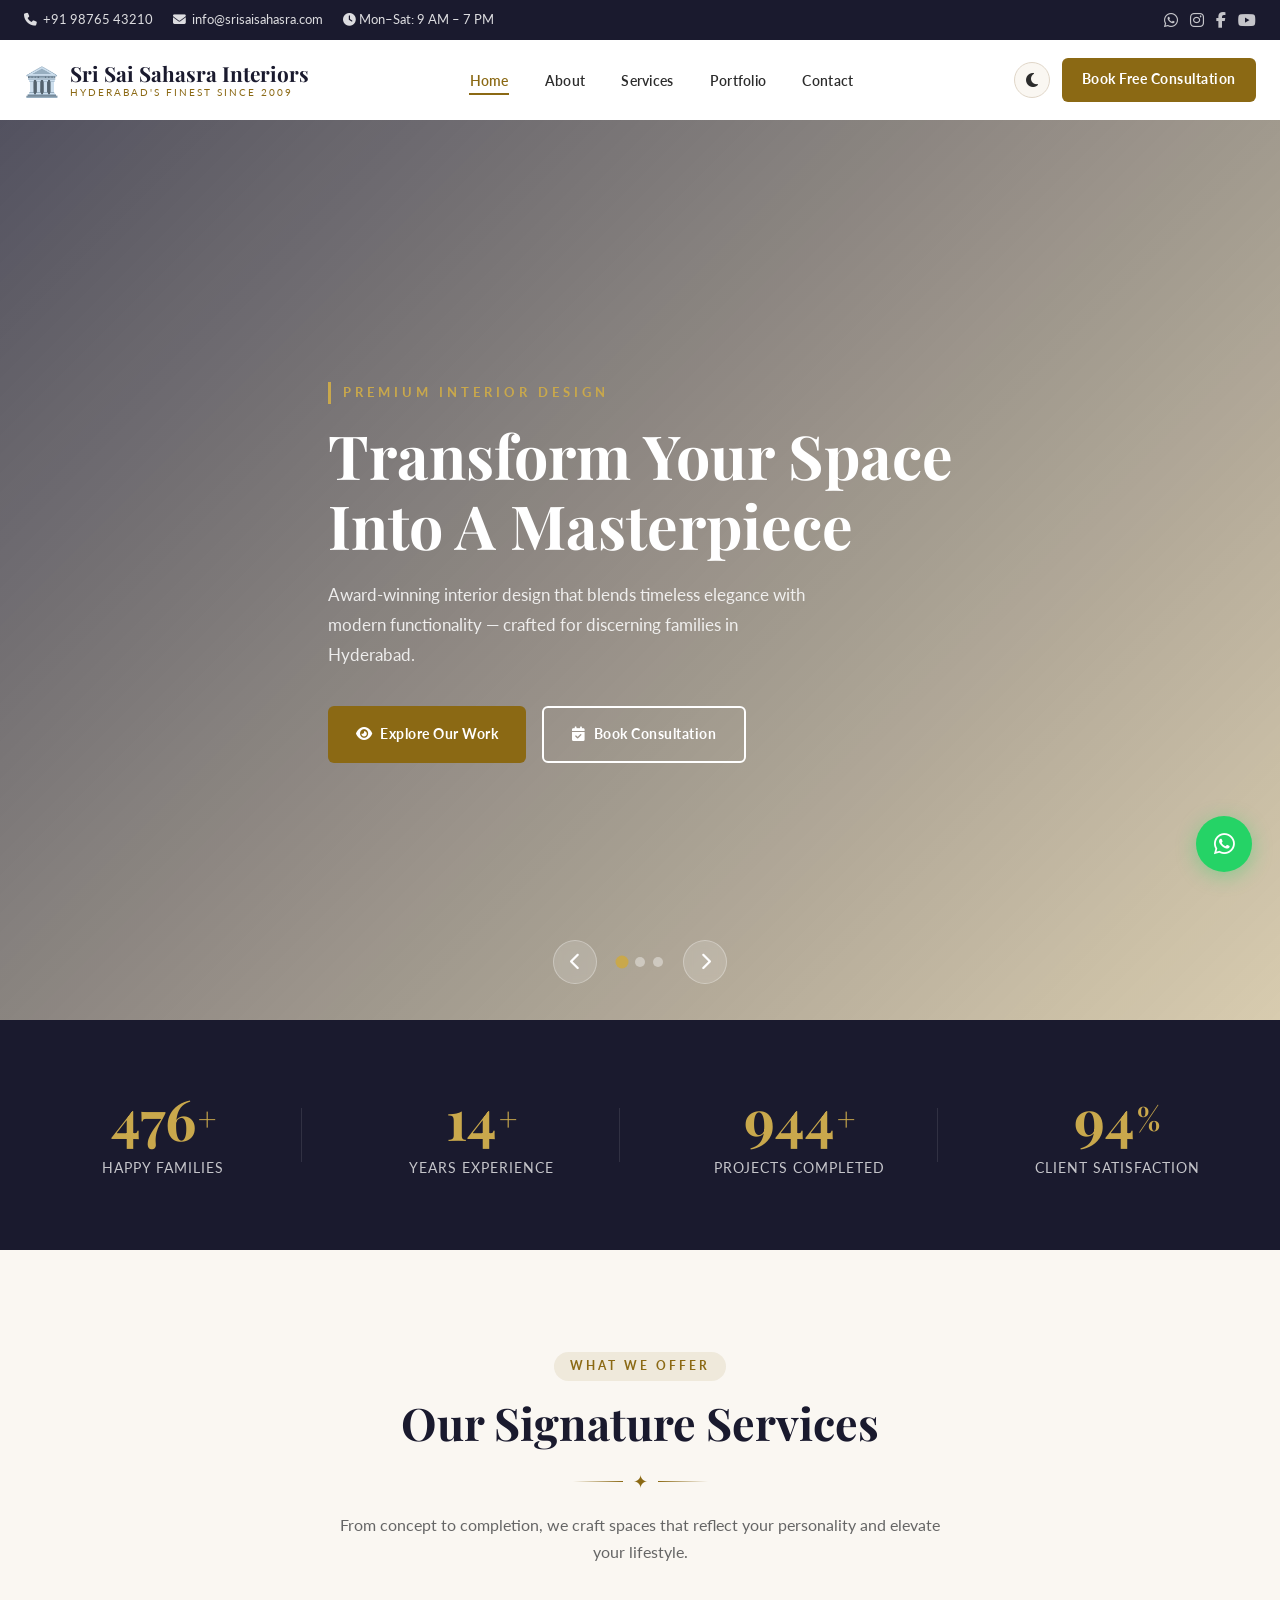
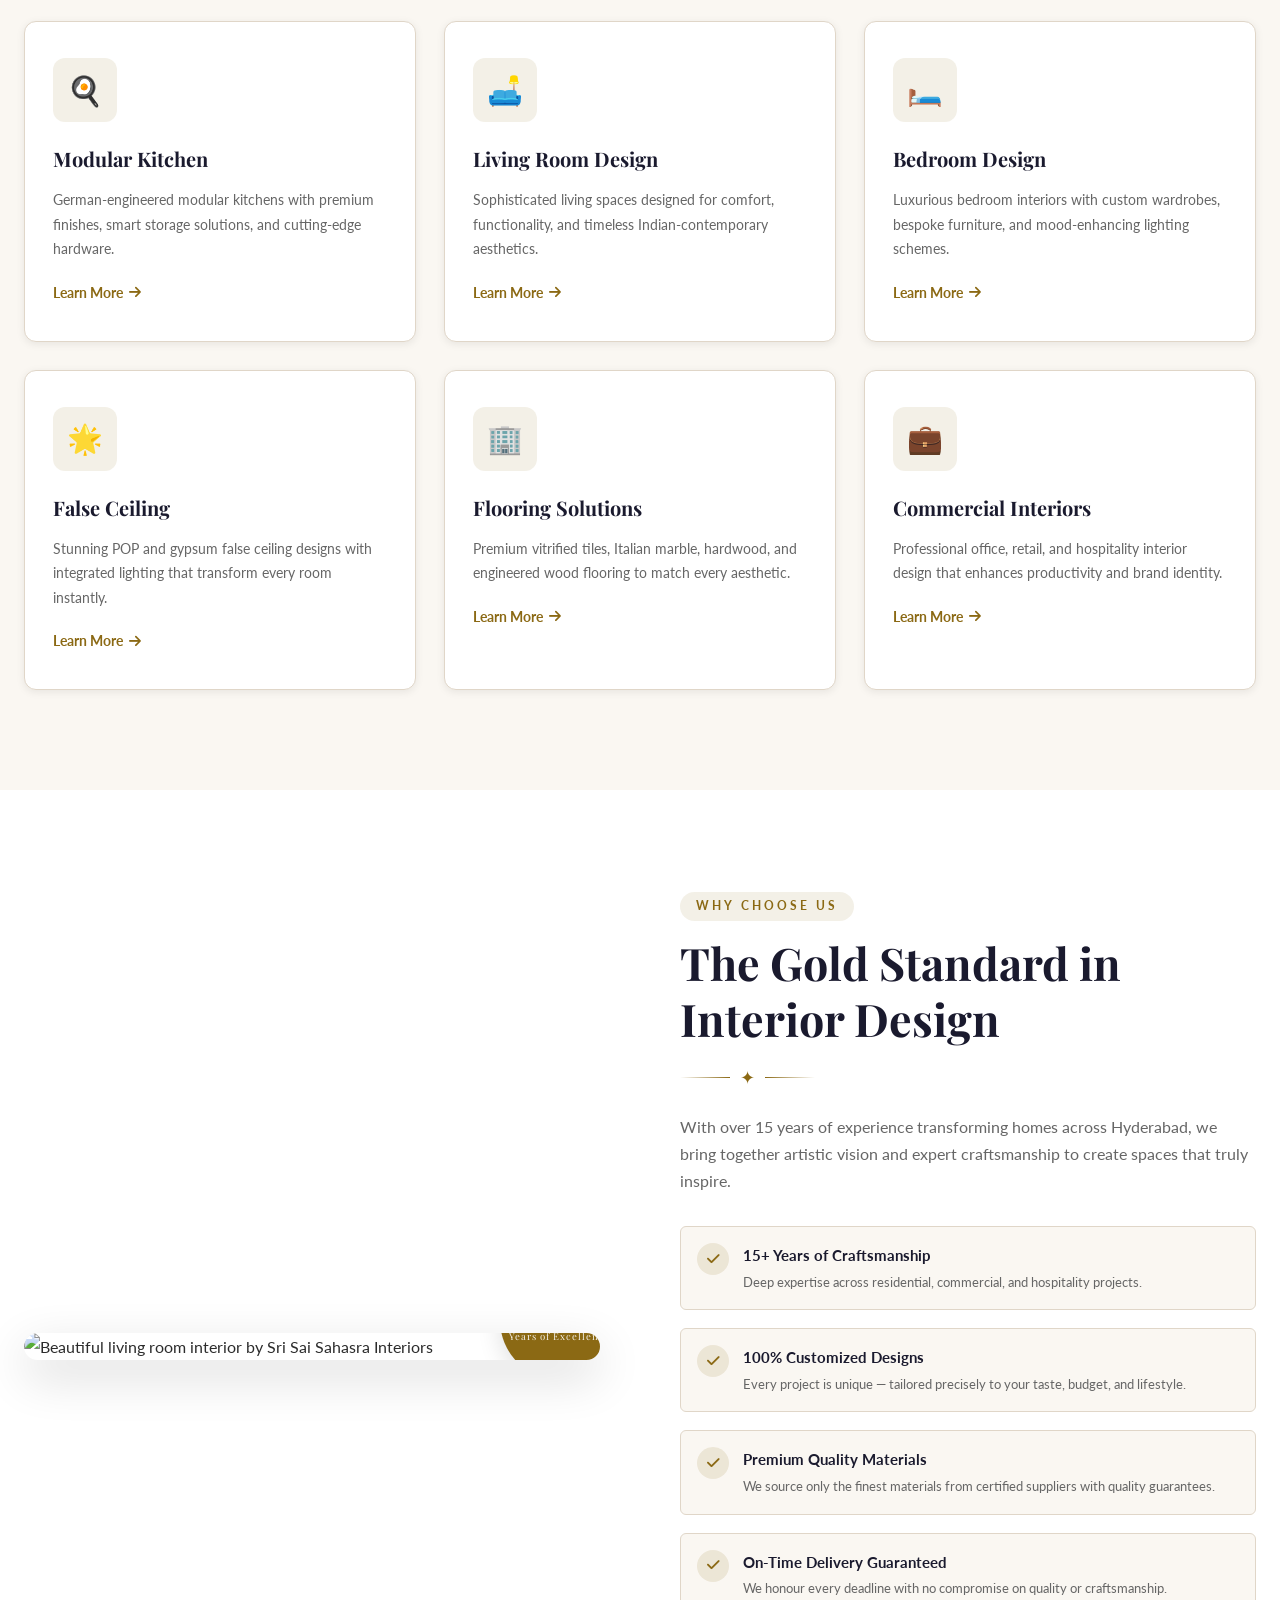
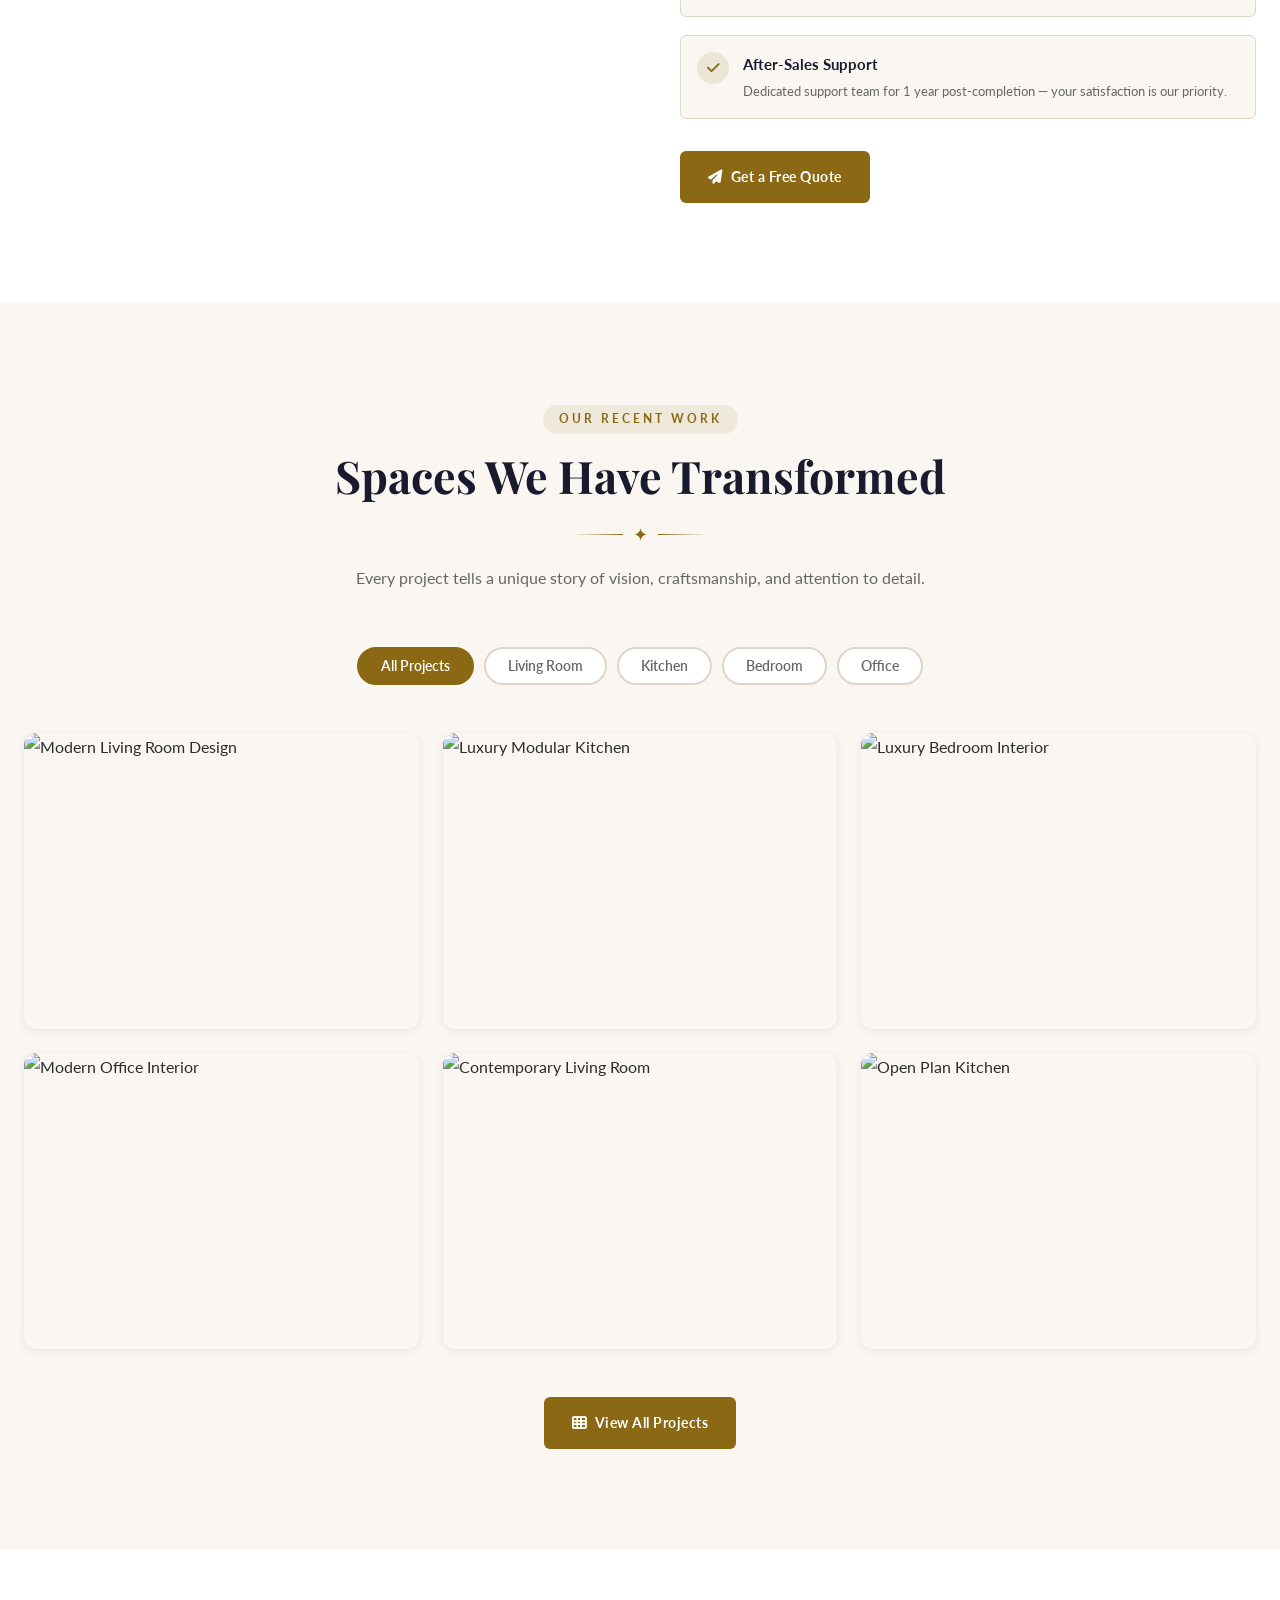
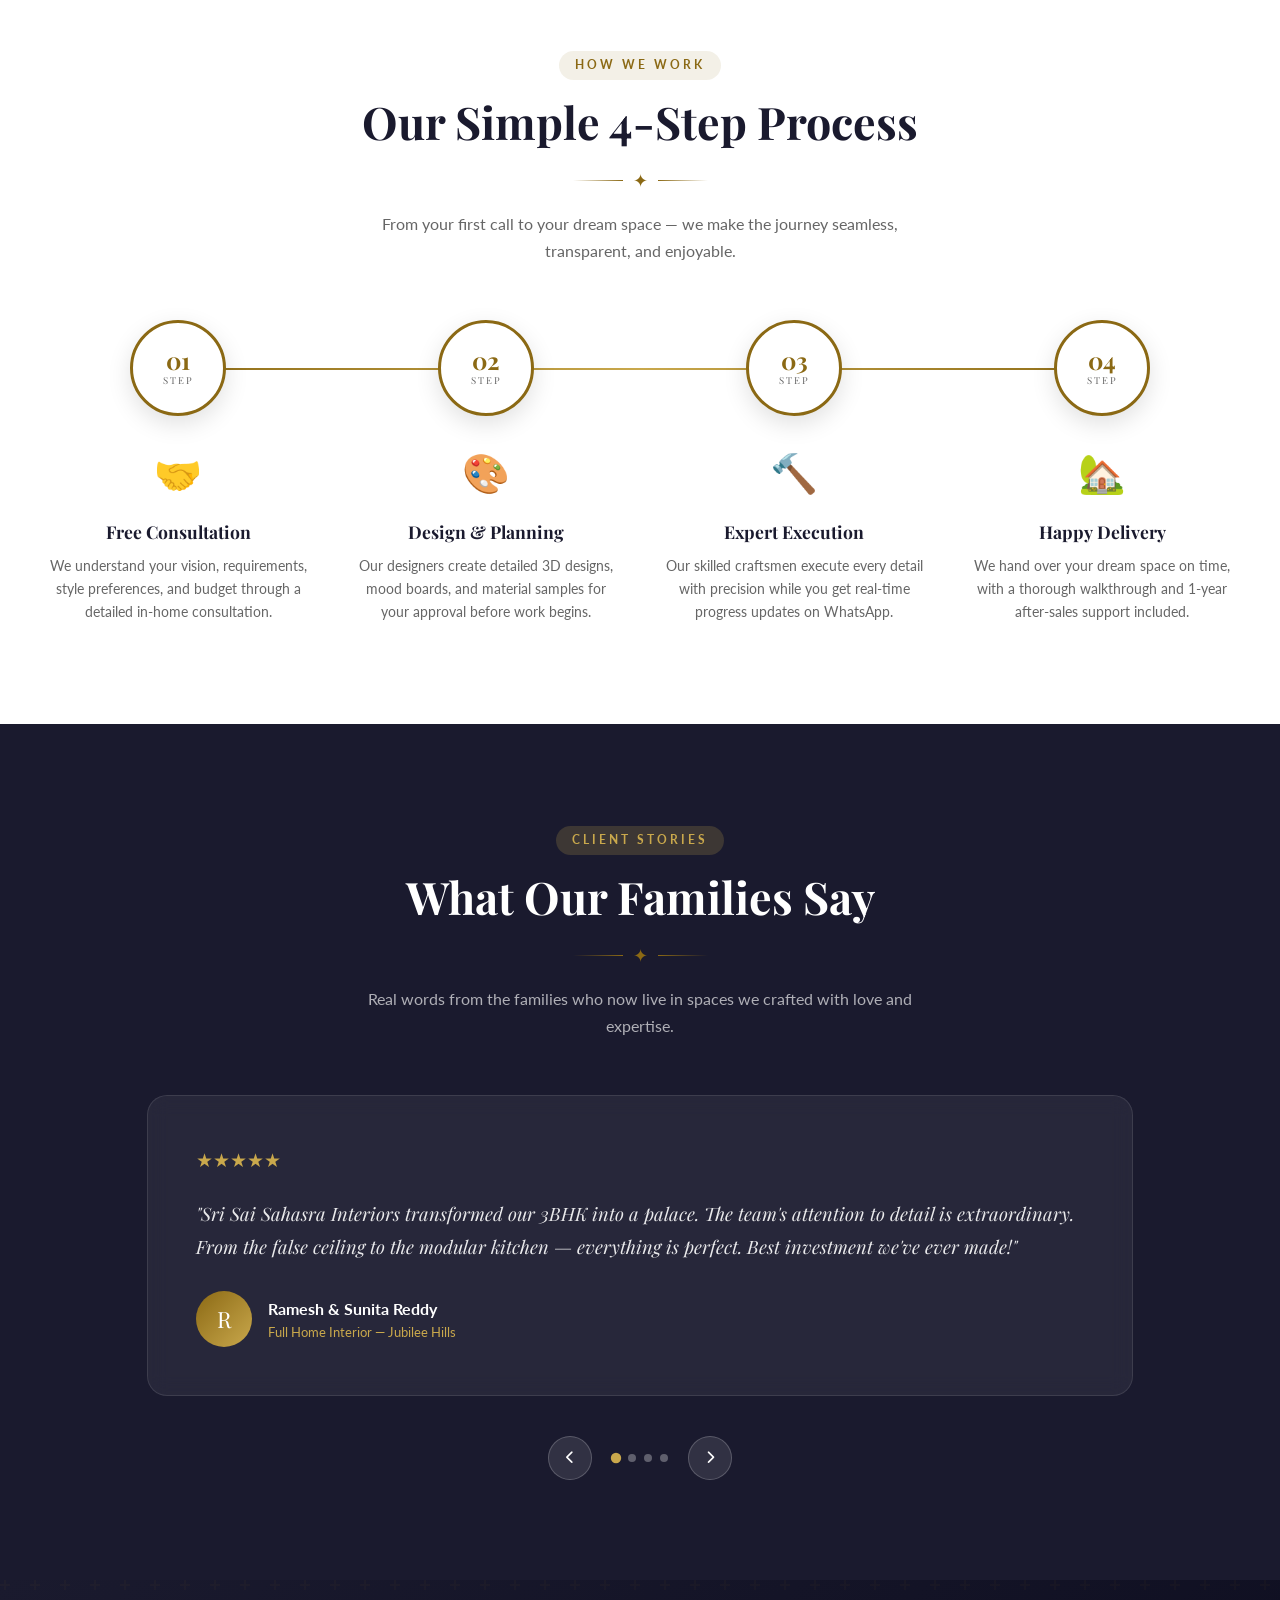
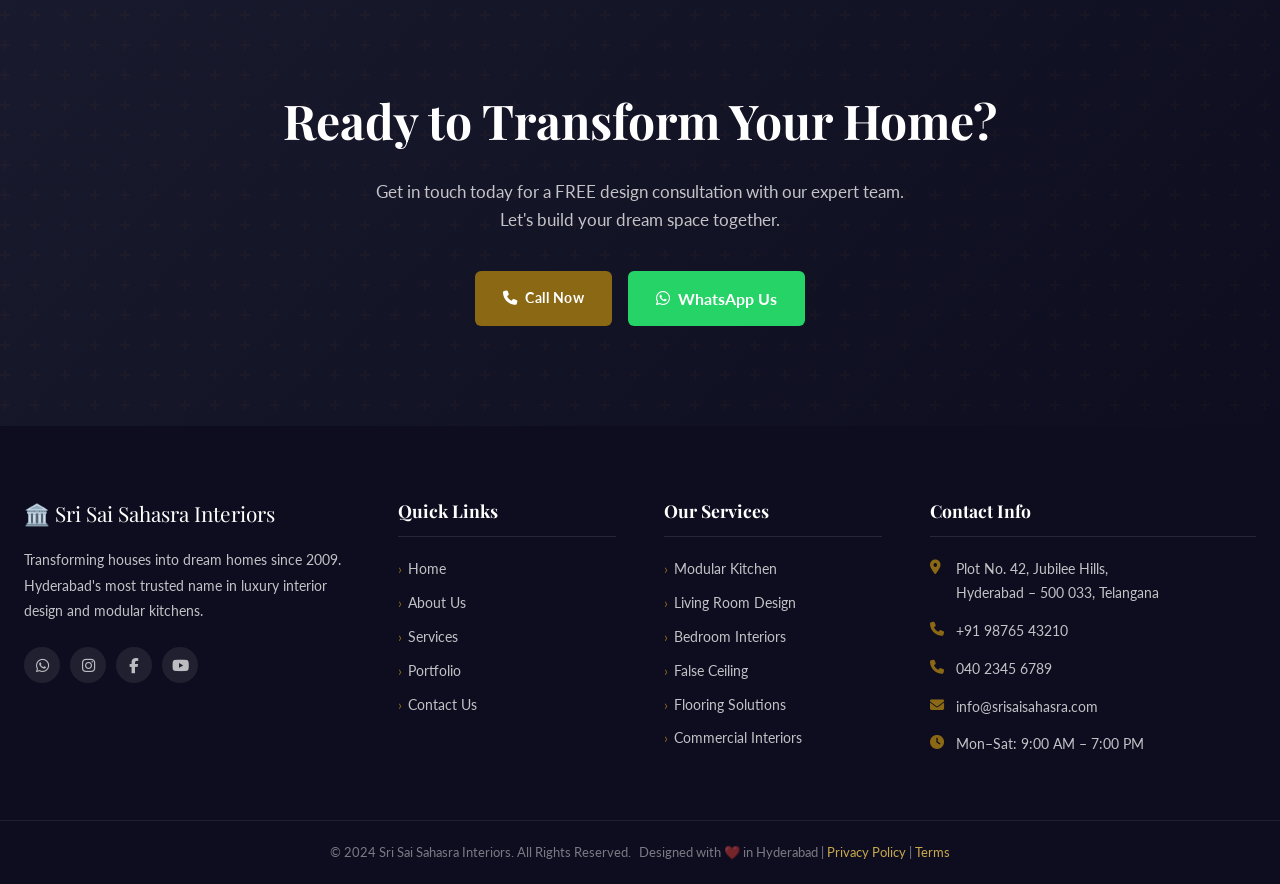
==== index.html @ 6f6c3708 "commit" ====
<!DOCTYPE html>
<html lang="en" data-theme="light">
<head>
  <meta charset="UTF-8" />
  <meta name="viewport" content="width=device-width, initial-scale=1.0" />
  <title>Sri Sai Sahasra Interiors | Premium Interior Design, Hyderabad</title>
  <meta name="description" content="Sri Sai Sahasra Interiors – Luxury interior design and modular kitchen specialists in Hyderabad. 15+ years, 500+ happy families, 1000+ projects completed." />
  <meta name="keywords" content="interior design Hyderabad, modular kitchen, bedroom design, false ceiling, flooring, Sri Sai Sahasra Interiors" />
  <meta property="og:title" content="Sri Sai Sahasra Interiors | Premium Interior Design" />
  <meta property="og:description" content="Transform your space into a masterpiece with Hyderabad's leading interior design firm." />
  <meta property="og:type" content="website" />
  <!-- Google Fonts -->
  <link rel="preconnect" href="https://fonts.googleapis.com" />
  <link rel="preconnect" href="https://fonts.gstatic.com" crossorigin />
  <link href="https://fonts.googleapis.com/css2?family=Playfair+Display:ital,wght@0,400;0,700;0,900;1,400&family=Lato:wght@300;400;700;900&display=swap" rel="stylesheet" />
  <!-- Font Awesome -->
  <link rel="stylesheet" href="https://cdnjs.cloudflare.com/ajax/libs/font-awesome/6.5.0/css/all.min.css" />
  <!-- Main CSS -->
  <link rel="stylesheet" href="assets/css/style.css" />
</head>
<body>

  <!-- Page Loader -->
  <div id="page-loader">
    <div class="loader-ring"></div>
    <div class="loader-brand">SSSI</div>
  </div>

  <!-- Scroll Progress -->
  <div id="scroll-progress"></div>

  <!-- ======== TOP BAR ======== -->
  <div class="top-bar">
    <div class="container">
      <div class="top-bar-left">
        <a href="tel:+919876543210"><i class="fas fa-phone"></i> +91 98765 43210</a>
        <a href="mailto:info@srisaisahasra.com"><i class="fas fa-envelope"></i> info@srisaisahasra.com</a>
        <span class="hours"><i class="fas fa-clock"></i> Mon–Sat: 9 AM – 7 PM</span>
      </div>
      <div class="top-bar-right">
        <a href="https://wa.me/919876543210" target="_blank" aria-label="WhatsApp"><i class="fab fa-whatsapp"></i></a>
        <a href="https://instagram.com" target="_blank" aria-label="Instagram"><i class="fab fa-instagram"></i></a>
        <a href="https://facebook.com" target="_blank" aria-label="Facebook"><i class="fab fa-facebook-f"></i></a>
        <a href="https://youtube.com" target="_blank" aria-label="YouTube"><i class="fab fa-youtube"></i></a>
      </div>
    </div>
  </div>

  <!-- ======== NAVBAR ======== -->
  <nav id="navbar">
    <div class="nav-container">
      <div class="nav-logo">
        <a href="index.html">
          <span class="logo-icon">🏛️</span>
          <span>Sri Sai Sahasra Interiors<small>Hyderabad's Finest Since 2009</small></span>
        </a>
      </div>
      <ul class="nav-menu" id="nav-menu">
        <li><a href="index.html" class="active">Home</a></li>
        <li><a href="about.html">About</a></li>
        <li><a href="services.html">Services</a></li>
        <li><a href="portfolio.html">Portfolio</a></li>
        <li><a href="contact.html">Contact</a></li>
      </ul>
      <div class="nav-actions">
        <button class="dark-toggle" id="dark-toggle" title="Toggle Dark Mode"><i class="fas fa-moon"></i></button>
        <a href="contact.html" class="btn-consult">Book Free Consultation</a>
        <button class="hamburger" id="hamburger" aria-label="Toggle Menu">
          <span></span><span></span><span></span>
        </button>
      </div>
    </div>
  </nav>

  <!-- ======== HERO ======== -->
  <section class="hero">
    <div class="hero-slides">

      <!-- Slide 1 -->
      <div class="hero-slide active" style="background-image:url('https://images.unsplash.com/photo-1618221195710-dd6b41faaea6?w=1600&q=80')">
        <div class="container">
          <div class="hero-content">
            <span class="hero-label">Premium Interior Design</span>
            <h1 class="hero-title">Transform Your Space<br>Into A Masterpiece</h1>
            <p class="hero-sub">Award-winning interior design that blends timeless elegance with modern functionality — crafted for discerning families in Hyderabad.</p>
            <div class="hero-actions">
              <a href="portfolio.html" class="btn btn-primary"><i class="fas fa-eye"></i> Explore Our Work</a>
              <a href="contact.html" class="btn btn-outline"><i class="fas fa-calendar-check"></i> Book Consultation</a>
            </div>
          </div>
        </div>
      </div>

      <!-- Slide 2 -->
      <div class="hero-slide" style="background-image:url('https://images.unsplash.com/photo-1556909114-f6e7ad7d3136?w=1600&q=80')">
        <div class="container">
          <div class="hero-content">
            <span class="hero-label">Modular Kitchen Experts</span>
            <h1 class="hero-title">Luxury Kitchens<br>Crafted To Perfection</h1>
            <p class="hero-sub">From sleek German hardware to elegant Indian aesthetics — our modular kitchens redefine the heart of your home.</p>
            <div class="hero-actions">
              <a href="portfolio.html" class="btn btn-primary"><i class="fas fa-eye"></i> Explore Our Work</a>
              <a href="contact.html" class="btn btn-outline"><i class="fas fa-calendar-check"></i> Book Consultation</a>
            </div>
          </div>
        </div>
      </div>

      <!-- Slide 3 -->
      <div class="hero-slide" style="background-image:url('https://images.unsplash.com/photo-1540518614846-7eded433c457?w=1600&q=80')">
        <div class="container">
          <div class="hero-content">
            <span class="hero-label">Bedroom Design Specialists</span>
            <h1 class="hero-title">Elegant Bedrooms<br>That Define Comfort</h1>
            <p class="hero-sub">Sleep in absolute luxury. Our bespoke bedroom designs perfectly balance aesthetics, comfort, and storage for your lifestyle.</p>
            <div class="hero-actions">
              <a href="portfolio.html" class="btn btn-primary"><i class="fas fa-eye"></i> Explore Our Work</a>
              <a href="contact.html" class="btn btn-outline"><i class="fas fa-calendar-check"></i> Book Consultation</a>
            </div>
          </div>
        </div>
      </div>

    </div>

    <!-- Hero Controls -->
    <div class="hero-controls">
      <button class="hero-prev" id="hero-prev" aria-label="Previous Slide"><i class="fas fa-chevron-left"></i></button>
      <div class="hero-indicators">
        <button class="hero-dot active" aria-label="Slide 1"></button>
        <button class="hero-dot" aria-label="Slide 2"></button>
        <button class="hero-dot" aria-label="Slide 3"></button>
      </div>
      <button class="hero-next" id="hero-next" aria-label="Next Slide"><i class="fas fa-chevron-right"></i></button>
    </div>
  </section>

  <!-- ======== STATS ======== -->
  <section class="stats">
    <div class="container">
      <div class="stats-grid">
        <div class="stat-item" data-aos data-aos-delay="0">
          <div class="stat-number"><span class="counter-num" data-target="500">0</span><span class="stat-suffix">+</span></div>
          <div class="stat-label">Happy Families</div>
        </div>
        <div class="stat-item" data-aos data-aos-delay="100">
          <div class="stat-number"><span class="counter-num" data-target="15">0</span><span class="stat-suffix">+</span></div>
          <div class="stat-label">Years Experience</div>
        </div>
        <div class="stat-item" data-aos data-aos-delay="200">
          <div class="stat-number"><span class="counter-num" data-target="1000">0</span><span class="stat-suffix">+</span></div>
          <div class="stat-label">Projects Completed</div>
        </div>
        <div class="stat-item" data-aos data-aos-delay="300">
          <div class="stat-number"><span class="counter-num" data-target="100">0</span><span class="stat-suffix">%</span></div>
          <div class="stat-label">Client Satisfaction</div>
        </div>
      </div>
    </div>
  </section>

  <!-- ======== SERVICES OVERVIEW ======== -->
  <section class="services" id="services">
    <div class="container">
      <div class="section-header" data-aos>
        <span class="section-label">What We Offer</span>
        <h2 class="section-title">Our Signature Services</h2>
        <div class="divider"><span>✦</span></div>
        <p class="section-subtitle">From concept to completion, we craft spaces that reflect your personality and elevate your lifestyle.</p>
      </div>
      <div class="services-grid">

        <div class="service-card" data-aos data-aos-delay="0">
          <div class="service-icon">🍳</div>
          <h3>Modular Kitchen</h3>
          <p>German-engineered modular kitchens with premium finishes, smart storage solutions, and cutting-edge hardware.</p>
          <a href="services.html#kitchen" class="service-link">Learn More <i class="fas fa-arrow-right"></i></a>
        </div>

        <div class="service-card" data-aos data-aos-delay="100">
          <div class="service-icon">🛋️</div>
          <h3>Living Room Design</h3>
          <p>Sophisticated living spaces designed for comfort, functionality, and timeless Indian-contemporary aesthetics.</p>
          <a href="services.html#living" class="service-link">Learn More <i class="fas fa-arrow-right"></i></a>
        </div>

        <div class="service-card" data-aos data-aos-delay="200">
          <div class="service-icon">🛏️</div>
          <h3>Bedroom Design</h3>
          <p>Luxurious bedroom interiors with custom wardrobes, bespoke furniture, and mood-enhancing lighting schemes.</p>
          <a href="services.html#bedroom" class="service-link">Learn More <i class="fas fa-arrow-right"></i></a>
        </div>

        <div class="service-card" data-aos data-aos-delay="300">
          <div class="service-icon">🌟</div>
          <h3>False Ceiling</h3>
          <p>Stunning POP and gypsum false ceiling designs with integrated lighting that transform every room instantly.</p>
          <a href="services.html#ceiling" class="service-link">Learn More <i class="fas fa-arrow-right"></i></a>
        </div>

        <div class="service-card" data-aos data-aos-delay="400">
          <div class="service-icon">🏢</div>
          <h3>Flooring Solutions</h3>
          <p>Premium vitrified tiles, Italian marble, hardwood, and engineered wood flooring to match every aesthetic.</p>
          <a href="services.html#flooring" class="service-link">Learn More <i class="fas fa-arrow-right"></i></a>
        </div>

        <div class="service-card" data-aos data-aos-delay="500">
          <div class="service-icon">💼</div>
          <h3>Commercial Interiors</h3>
          <p>Professional office, retail, and hospitality interior design that enhances productivity and brand identity.</p>
          <a href="services.html#commercial" class="service-link">Learn More <i class="fas fa-arrow-right"></i></a>
        </div>

      </div>
    </div>
  </section>

  <!-- ======== WHY CHOOSE US ======== -->
  <section class="why-us" id="why-us">
    <div class="container">
      <div class="why-us-inner">
        <div class="why-us-image" data-aos>
          <img src="https://images.unsplash.com/photo-1555041469-a586c61ea9bc?w=800&q=80" alt="Beautiful living room interior by Sri Sai Sahasra Interiors" loading="lazy" />
          <div class="why-us-badge">
            <span class="num">15+</span>
            <small>Years of Excellence</small>
          </div>
        </div>
        <div class="why-us-content" data-aos data-aos-delay="150">
          <span class="section-label">Why Choose Us</span>
          <h2 class="section-title" style="text-align:left;">The Gold Standard in Interior Design</h2>
          <div class="divider" style="justify-content:flex-start;margin-left:0;"><span>✦</span></div>
          <p style="color:var(--text-muted);margin:20px 0 24px;">With over 15 years of experience transforming homes across Hyderabad, we bring together artistic vision and expert craftsmanship to create spaces that truly inspire.</p>
          <ul class="why-list">
            <li class="why-item">
              <div class="why-check"><i class="fas fa-check"></i></div>
              <div>
                <h4>15+ Years of Craftsmanship</h4>
                <p>Deep expertise across residential, commercial, and hospitality projects.</p>
              </div>
            </li>
            <li class="why-item">
              <div class="why-check"><i class="fas fa-check"></i></div>
              <div>
                <h4>100% Customized Designs</h4>
                <p>Every project is unique — tailored precisely to your taste, budget, and lifestyle.</p>
              </div>
            </li>
            <li class="why-item">
              <div class="why-check"><i class="fas fa-check"></i></div>
              <div>
                <h4>Premium Quality Materials</h4>
                <p>We source only the finest materials from certified suppliers with quality guarantees.</p>
              </div>
            </li>
            <li class="why-item">
              <div class="why-check"><i class="fas fa-check"></i></div>
              <div>
                <h4>On-Time Delivery Guaranteed</h4>
                <p>We honour every deadline with no compromise on quality or craftsmanship.</p>
              </div>
            </li>
            <li class="why-item">
              <div class="why-check"><i class="fas fa-check"></i></div>
              <div>
                <h4>After-Sales Support</h4>
                <p>Dedicated support team for 1 year post-completion — your satisfaction is our priority.</p>
              </div>
            </li>
          </ul>
          <a href="contact.html" class="btn btn-primary"><i class="fas fa-paper-plane"></i> Get a Free Quote</a>
        </div>
      </div>
    </div>
  </section>

  <!-- ======== PORTFOLIO PREVIEW ======== -->
  <section class="portfolio" id="portfolio">
    <div class="container">
      <div class="section-header" data-aos>
        <span class="section-label">Our Recent Work</span>
        <h2 class="section-title">Spaces We Have Transformed</h2>
        <div class="divider"><span>✦</span></div>
        <p class="section-subtitle">Every project tells a unique story of vision, craftsmanship, and attention to detail.</p>
      </div>

      <div class="portfolio-filters">
        <button class="filter-btn active" data-filter="all">All Projects</button>
        <button class="filter-btn" data-filter="living">Living Room</button>
        <button class="filter-btn" data-filter="kitchen">Kitchen</button>
        <button class="filter-btn" data-filter="bedroom">Bedroom</button>
        <button class="filter-btn" data-filter="office">Office</button>
      </div>

      <div class="portfolio-grid">
        <div class="portfolio-card" data-category="living" data-aos>
          <img src="https://images.unsplash.com/photo-1555041469-a586c61ea9bc?w=600&q=80" alt="Modern Living Room Design" loading="lazy" />
          <div class="portfolio-overlay">
            <h3>Prestige Heights Living</h3>
            <span>Living Room</span>
            <span class="view-btn">View Full</span>
          </div>
        </div>
        <div class="portfolio-card" data-category="kitchen" data-aos data-aos-delay="100">
          <img src="https://images.unsplash.com/photo-1556909114-f6e7ad7d3136?w=600&q=80" alt="Luxury Modular Kitchen" loading="lazy" />
          <div class="portfolio-overlay">
            <h3>Pearl Residency Kitchen</h3>
            <span>Modular Kitchen</span>
            <span class="view-btn">View Full</span>
          </div>
        </div>
        <div class="portfolio-card" data-category="bedroom" data-aos data-aos-delay="200">
          <img src="https://images.unsplash.com/photo-1540518614846-7eded433c457?w=600&q=80" alt="Luxury Bedroom Interior" loading="lazy" />
          <div class="portfolio-overlay">
            <h3>Royal Suites Bedroom</h3>
            <span>Bedroom</span>
            <span class="view-btn">View Full</span>
          </div>
        </div>
        <div class="portfolio-card" data-category="office" data-aos data-aos-delay="300">
          <img src="https://images.unsplash.com/photo-1497366216548-37526070297c?w=600&q=80" alt="Modern Office Interior" loading="lazy" />
          <div class="portfolio-overlay">
            <h3>TechPark Office Suite</h3>
            <span>Commercial Office</span>
            <span class="view-btn">View Full</span>
          </div>
        </div>
        <div class="portfolio-card" data-category="living" data-aos data-aos-delay="400">
          <img src="https://images.unsplash.com/photo-1586023492125-27b2c045efd7?w=600&q=80" alt="Contemporary Living Room" loading="lazy" />
          <div class="portfolio-overlay">
            <h3>Skyline Villa Living</h3>
            <span>Living Room</span>
            <span class="view-btn">View Full</span>
          </div>
        </div>
        <div class="portfolio-card" data-category="kitchen" data-aos data-aos-delay="500">
          <img src="https://images.unsplash.com/photo-1565538810643-b5bdb714032a?w=600&q=80" alt="Open Plan Kitchen" loading="lazy" />
          <div class="portfolio-overlay">
            <h3>Lakeview Kitchen</h3>
            <span>Open Plan Kitchen</span>
            <span class="view-btn">View Full</span>
          </div>
        </div>
      </div>

      <div class="portfolio-cta" data-aos>
        <a href="portfolio.html" class="btn btn-primary"><i class="fas fa-th"></i> View All Projects</a>
      </div>
    </div>
  </section>

  <!-- ======== PROCESS ======== -->
  <section class="process" id="process">
    <div class="container">
      <div class="section-header" data-aos>
        <span class="section-label">How We Work</span>
        <h2 class="section-title">Our Simple 4-Step Process</h2>
        <div class="divider"><span>✦</span></div>
        <p class="section-subtitle">From your first call to your dream space — we make the journey seamless, transparent, and enjoyable.</p>
      </div>

      <div class="process-steps">
        <div class="process-step" data-aos data-aos-delay="0">
          <div class="step-number">
            <span class="step-num-text">01</span>
            <span class="step-num-label">Step</span>
          </div>
          <div class="step-icon">🤝</div>
          <h3>Free Consultation</h3>
          <p>We understand your vision, requirements, style preferences, and budget through a detailed in-home consultation.</p>
        </div>
        <div class="process-step" data-aos data-aos-delay="100">
          <div class="step-number">
            <span class="step-num-text">02</span>
            <span class="step-num-label">Step</span>
          </div>
          <div class="step-icon">🎨</div>
          <h3>Design & Planning</h3>
          <p>Our designers create detailed 3D designs, mood boards, and material samples for your approval before work begins.</p>
        </div>
        <div class="process-step" data-aos data-aos-delay="200">
          <div class="step-number">
            <span class="step-num-text">03</span>
            <span class="step-num-label">Step</span>
          </div>
          <div class="step-icon">🔨</div>
          <h3>Expert Execution</h3>
          <p>Our skilled craftsmen execute every detail with precision while you get real-time progress updates on WhatsApp.</p>
        </div>
        <div class="process-step" data-aos data-aos-delay="300">
          <div class="step-number">
            <span class="step-num-text">04</span>
            <span class="step-num-label">Step</span>
          </div>
          <div class="step-icon">🏡</div>
          <h3>Happy Delivery</h3>
          <p>We hand over your dream space on time, with a thorough walkthrough and 1-year after-sales support included.</p>
        </div>
      </div>
    </div>
  </section>

  <!-- ======== TESTIMONIALS ======== -->
  <section class="testimonials" id="testimonials">
    <div class="container">
      <div class="section-header" data-aos>
        <span class="section-label">Client Stories</span>
        <h2 class="section-title">What Our Families Say</h2>
        <div class="divider"><span>✦</span></div>
        <p class="section-subtitle">Real words from the families who now live in spaces we crafted with love and expertise.</p>
      </div>

      <div class="testimonials-wrapper">
        <div class="testimonials-track">

          <div class="testimonial-card">
            <div class="testimonial-inner">
              <div class="testimonial-stars">★★★★★</div>
              <p class="testimonial-text">"Sri Sai Sahasra Interiors transformed our 3BHK into a palace. The team's attention to detail is extraordinary. From the false ceiling to the modular kitchen — everything is perfect. Best investment we've ever made!"</p>
              <div class="testimonial-author">
                <div class="author-avatar">R</div>
                <div class="author-info">
                  <div class="name">Ramesh & Sunita Reddy</div>
                  <div class="project">Full Home Interior — Jubilee Hills</div>
                </div>
              </div>
            </div>
          </div>

          <div class="testimonial-card">
            <div class="testimonial-inner">
              <div class="testimonial-stars">★★★★★</div>
              <p class="testimonial-text">"The modular kitchen they built for us is absolutely stunning. Functionality meets beauty perfectly. The team was professional, transparent, and delivered on time. We get compliments from every guest!"</p>
              <div class="testimonial-author">
                <div class="author-avatar">P</div>
                <div class="author-info">
                  <div class="name">Priya Venkataraman</div>
                  <div class="project">Modular Kitchen — Banjara Hills</div>
                </div>
              </div>
            </div>
          </div>

          <div class="testimonial-card">
            <div class="testimonial-inner">
              <div class="testimonial-stars">★★★★★</div>
              <p class="testimonial-text">"We trusted them with our entire office interior and they exceeded every expectation. The design perfectly reflects our brand identity. The team's professionalism and quality of work is unmatched in Hyderabad."</p>
              <div class="testimonial-author">
                <div class="author-avatar">A</div>
                <div class="author-info">
                  <div class="name">Anil Sharma</div>
                  <div class="project">Commercial Office — HITEC City</div>
                </div>
              </div>
            </div>
          </div>

          <div class="testimonial-card">
            <div class="testimonial-inner">
              <div class="testimonial-stars">★★★★★</div>
              <p class="testimonial-text">"Our bedroom is now my favourite room in the house. The wardrobe design maximises every inch of space while looking incredibly elegant. The after-sales support has also been exceptional. Highly recommend!"</p>
              <div class="testimonial-author">
                <div class="author-avatar">M</div>
                <div class="author-info">
                  <div class="name">Meera & Kiran Naidu</div>
                  <div class="project">Bedroom Interior — Gachibowli</div>
                </div>
              </div>
            </div>
          </div>

        </div>
      </div>

      <div class="testimonial-controls">
        <button class="testimonial-btn" id="test-prev" aria-label="Previous"><i class="fas fa-chevron-left"></i></button>
        <div class="testimonial-dots">
          <button class="testimonial-dot active" aria-label="Testimonial 1"></button>
          <button class="testimonial-dot" aria-label="Testimonial 2"></button>
          <button class="testimonial-dot" aria-label="Testimonial 3"></button>
          <button class="testimonial-dot" aria-label="Testimonial 4"></button>
        </div>
        <button class="testimonial-btn" id="test-next" aria-label="Next"><i class="fas fa-chevron-right"></i></button>
      </div>
    </div>
  </section>

  <!-- ======== CTA BANNER ======== -->
  <section class="cta-banner">
    <div class="container">
      <h2 data-aos>Ready to Transform Your Home?</h2>
      <p data-aos data-aos-delay="100">Get in touch today for a FREE design consultation with our expert team.<br>Let's build your dream space together.</p>
      <div class="cta-banner-actions" data-aos data-aos-delay="200">
        <a href="tel:+919876543210" class="btn btn-primary"><i class="fas fa-phone"></i> Call Now</a>
        <a href="https://wa.me/919876543210?text=Hi%2C%20I%20would%20like%20to%20book%20a%20free%20design%20consultation." class="btn-whatsapp" target="_blank">
          <i class="fab fa-whatsapp"></i> WhatsApp Us
        </a>
      </div>
    </div>
  </section>

  <!-- ======== FOOTER ======== -->
  <footer>
    <div class="container">
      <div class="footer-grid">
        <div class="footer-brand">
          <div class="logo-text">🏛️ Sri Sai Sahasra Interiors</div>
          <p class="footer-tagline">Transforming houses into dream homes since 2009. Hyderabad's most trusted name in luxury interior design and modular kitchens.</p>
          <div class="footer-social">
            <a href="https://wa.me/919876543210" target="_blank" aria-label="WhatsApp"><i class="fab fa-whatsapp"></i></a>
            <a href="https://instagram.com" target="_blank" aria-label="Instagram"><i class="fab fa-instagram"></i></a>
            <a href="https://facebook.com" target="_blank" aria-label="Facebook"><i class="fab fa-facebook-f"></i></a>
            <a href="https://youtube.com" target="_blank" aria-label="YouTube"><i class="fab fa-youtube"></i></a>
          </div>
        </div>
        <div class="footer-col">
          <h4>Quick Links</h4>
          <ul class="footer-links">
            <li><a href="index.html">Home</a></li>
            <li><a href="about.html">About Us</a></li>
            <li><a href="services.html">Services</a></li>
            <li><a href="portfolio.html">Portfolio</a></li>
            <li><a href="contact.html">Contact Us</a></li>
          </ul>
        </div>
        <div class="footer-col">
          <h4>Our Services</h4>
          <ul class="footer-links">
            <li><a href="services.html">Modular Kitchen</a></li>
            <li><a href="services.html">Living Room Design</a></li>
            <li><a href="services.html">Bedroom Interiors</a></li>
            <li><a href="services.html">False Ceiling</a></li>
            <li><a href="services.html">Flooring Solutions</a></li>
            <li><a href="services.html">Commercial Interiors</a></li>
          </ul>
        </div>
        <div class="footer-col">
          <h4>Contact Info</h4>
          <ul class="footer-contact">
            <li><i class="fas fa-map-marker-alt"></i> <span>Plot No. 42, Jubilee Hills,<br>Hyderabad – 500 033, Telangana</span></li>
            <li><i class="fas fa-phone"></i> <a href="tel:+919876543210">+91 98765 43210</a></li>
            <li><i class="fas fa-phone"></i> <a href="tel:+914023456789">040 2345 6789</a></li>
            <li><i class="fas fa-envelope"></i> <a href="mailto:info@srisaisahasra.com">info@srisaisahasra.com</a></li>
            <li><i class="fas fa-clock"></i> <span>Mon–Sat: 9:00 AM – 7:00 PM</span></li>
          </ul>
        </div>
      </div>
    </div>
    <div class="footer-bottom">
      <div class="container" style="display:flex;justify-content:space-between;align-items:center;flex-wrap:wrap;gap:8px;">
        <span>© 2024 Sri Sai Sahasra Interiors. All Rights Reserved.</span>
        <span>Designed with ❤️ in Hyderabad | <a href="#">Privacy Policy</a> | <a href="#">Terms</a></span>
      </div>
    </div>
  </footer>

  <!-- WhatsApp Float -->
  <a href="https://wa.me/919876543210?text=Hi%2C%20I%20am%20interested%20in%20your%20interior%20design%20services." class="whatsapp-float" target="_blank" aria-label="Chat on WhatsApp" title="Chat on WhatsApp">
    <i class="fab fa-whatsapp"></i>
  </a>

  <!-- Scroll to Top -->
  <button id="scroll-top" aria-label="Scroll to top" title="Back to top"><i class="fas fa-arrow-up"></i></button>

  <!-- Lightbox -->
  <div id="lightbox">
    <button id="lightbox-close" aria-label="Close lightbox"><i class="fas fa-times"></i></button>
    <img id="lightbox-img" src="" alt="Portfolio Image" />
  </div>

  <!-- Main JS -->
  <script src="assets/js/main.js"></script>
</body>
</html>
---- assets/css/style.css ----
/* ============================================================
   Sri Sai Sahasra Interiors — Main Stylesheet
   Author: Antigravity
   ============================================================ */

/* ---- CSS Custom Properties ---- */
:root {
  --primary:        #8B6914;
  --primary-dark:   #6a4f0f;
  --accent:         #C9A84C;
  --secondary:      #1A1A2E;
  --bg-light:       #FAF7F2;
  --text-dark:      #2C2C2C;
  --text-muted:     #666;
  --white:          #FFFFFF;
  --border:         #e0d6c8;
  --shadow-sm:      0 2px 8px rgba(0,0,0,.08);
  --shadow-md:      0 8px 24px rgba(0,0,0,.12);
  --shadow-lg:      0 16px 48px rgba(0,0,0,.16);
  --radius-sm:      6px;
  --radius-md:      12px;
  --radius-lg:      20px;
  --transition:     all .3s ease;
  --font-heading:   'Playfair Display', serif;
  --font-body:      'Lato', sans-serif;
  --navbar-h:       80px;
  --topbar-h:       40px;
}

/* Dark Mode */
[data-theme="dark"] {
  --bg-light:   #0f0f1a;
  --text-dark:  #e8e0d0;
  --text-muted: #a09880;
  --white:      #1a1a2e;
  --border:     #2e2e45;
  --secondary:  #FAF7F2;
  --shadow-sm:  0 2px 8px rgba(0,0,0,.3);
  --shadow-md:  0 8px 24px rgba(0,0,0,.4);
}

/* ---- Reset & Base ---- */
*, *::before, *::after { box-sizing: border-box; margin: 0; padding: 0; }

html { scroll-behavior: smooth; font-size: 16px; }

body {
  font-family: var(--font-body);
  color: var(--text-dark);
  background: var(--bg-light);
  line-height: 1.7;
  overflow-x: hidden;
  transition: background .3s, color .3s;
}

a { text-decoration: none; color: inherit; transition: var(--transition); }
ul { list-style: none; }
img { max-width: 100%; display: block; }
button { cursor: pointer; border: none; background: none; font-family: inherit; }
input, textarea, select { font-family: inherit; }

/* ---- Page Load Spinner ---- */
#page-loader {
  position: fixed; inset: 0; background: var(--secondary);
  display: flex; align-items: center; justify-content: center;
  z-index: 9999; transition: opacity .5s, visibility .5s;
}
#page-loader.hidden { opacity: 0; visibility: hidden; }
.loader-ring {
  width: 60px; height: 60px;
  border: 4px solid rgba(201,168,76,.2);
  border-top-color: var(--accent);
  border-radius: 50%;
  animation: spin 1s linear infinite;
}
.loader-brand {
  position: absolute;
  font-family: var(--font-heading);
  color: var(--accent);
  font-size: .75rem;
  letter-spacing: 2px;
  text-transform: uppercase;
  margin-top: 80px;
}
@keyframes spin { to { transform: rotate(360deg); } }

/* ---- Scroll Progress Bar ---- */
#scroll-progress {
  position: fixed; top: 0; left: 0; height: 3px; width: 0%;
  background: linear-gradient(90deg, var(--primary), var(--accent));
  z-index: 10001; transition: width .1s linear;
}

/* ---- Top Bar ---- */
.top-bar {
  background: var(--secondary);
  color: rgba(255,255,255,.85);
  height: var(--topbar-h);
  font-size: .8rem;
  display: flex; align-items: center;
}
.top-bar .container {
  display: flex; align-items: center; justify-content: space-between; width: 100%;
}
.top-bar-left { display: flex; align-items: center; gap: 20px; flex-wrap: wrap; }
.top-bar-left a { color: rgba(255,255,255,.85); display: flex; align-items: center; gap: 6px; }
.top-bar-left a:hover { color: var(--accent); }
.top-bar-right { display: flex; align-items: center; gap: 12px; }
.top-bar-right a { color: rgba(255,255,255,.75); font-size: 1rem; }
.top-bar-right a:hover { color: var(--accent); }

/* ---- Navbar ---- */
#navbar {
  position: sticky;
  top: 0;
  background: var(--white);
  height: var(--navbar-h);
  z-index: 1000;
  transition: box-shadow .3s, background .3s;
}
#navbar.scrolled { box-shadow: 0 4px 20px rgba(0,0,0,.12); }
.nav-container {
  max-width: 1280px; margin: 0 auto; padding: 0 24px;
  height: 100%; display: flex; align-items: center; justify-content: space-between;
}
.nav-logo a {
  display: flex; align-items: center; gap: 10px;
  font-family: var(--font-heading); font-size: 1.3rem;
  color: var(--secondary); font-weight: 700; line-height: 1.2;
}
.nav-logo .logo-icon { font-size: 1.8rem; }
.nav-logo span small { display: block; font-family: var(--font-body); font-size: .65rem; color: var(--primary); letter-spacing: 2px; text-transform: uppercase; font-weight: 400; }
.nav-menu { display: flex; align-items: center; gap: 8px; }
.nav-menu a {
  padding: 8px 14px; font-size: .9rem; font-weight: 600;
  color: var(--text-dark); border-radius: var(--radius-sm);
  position: relative; letter-spacing: .3px;
}
.nav-menu a::after {
  content: ''; position: absolute; bottom: 2px; left: 50%; width: 0; height: 2px;
  background: var(--primary); transition: width .3s, left .3s;
}
.nav-menu a:hover::after, .nav-menu a.active::after { width: 60%; left: 20%; }
.nav-menu a:hover, .nav-menu a.active { color: var(--primary); }
.nav-actions { display: flex; align-items: center; gap: 12px; }
.btn-consult {
  background: var(--primary); color: var(--white);
  padding: 10px 20px; border-radius: var(--radius-sm);
  font-size: .85rem; font-weight: 700; letter-spacing: .5px;
  transition: var(--transition);
}
.btn-consult:hover { background: var(--primary-dark); transform: translateY(-2px); box-shadow: var(--shadow-md); color: var(--white); }
.dark-toggle {
  width: 36px; height: 36px; border-radius: 50%;
  background: var(--bg-light); border: 1px solid var(--border);
  display: flex; align-items: center; justify-content: center;
  font-size: 1rem; color: var(--text-dark);
  transition: var(--transition);
}
.dark-toggle:hover { background: var(--primary); color: var(--white); }
.hamburger {
  display: none; flex-direction: column; gap: 5px;
  width: 36px; height: 36px; align-items: center; justify-content: center;
}
.hamburger span {
  display: block; width: 24px; height: 2px;
  background: var(--text-dark); border-radius: 2px; transition: var(--transition);
}
.hamburger.active span:nth-child(1) { transform: translateY(7px) rotate(45deg); }
.hamburger.active span:nth-child(2) { opacity: 0; }
.hamburger.active span:nth-child(3) { transform: translateY(-7px) rotate(-45deg); }

/* Mobile Nav */
@media (max-width: 1024px) {
  .hamburger { display: flex; }
  .nav-menu {
    position: fixed; top: calc(var(--topbar-h) + var(--navbar-h)); left: 0; right: 0;
    background: var(--white); flex-direction: column; align-items: flex-start;
    padding: 20px 24px 30px; gap: 4px;
    transform: translateY(-120%); opacity: 0; visibility: hidden;
    transition: transform .4s ease, opacity .3s;
    box-shadow: var(--shadow-lg); z-index: 999;
  }
  .nav-menu.open { transform: translateY(0); opacity: 1; visibility: visible; }
  .nav-menu a { padding: 12px 0; width: 100%; border-bottom: 1px solid var(--border); font-size: 1rem; }
  .btn-consult { display: none; }
}

/* ---- Container ---- */
.container { max-width: 1280px; margin: 0 auto; padding: 0 24px; }

/* ---- Section Header ---- */
.section-header { text-align: center; margin-bottom: 56px; }
.section-label {
  display: inline-block;
  font-size: .75rem; font-weight: 700; letter-spacing: 3px;
  text-transform: uppercase; color: var(--primary);
  background: rgba(139,105,20,.1); padding: 4px 16px; border-radius: 20px;
  margin-bottom: 14px;
}
.section-title {
  font-family: var(--font-heading);
  font-size: clamp(1.8rem, 4vw, 2.8rem);
  color: var(--secondary); line-height: 1.25;
}
[data-theme="dark"] .section-title { color: var(--text-dark); }
.section-subtitle {
  margin-top: 14px; color: var(--text-muted);
  max-width: 600px; margin-left: auto; margin-right: auto;
  font-size: 1rem;
}
.divider {
  display: flex; align-items: center; justify-content: center; gap: 10px;
  margin: 16px auto 0; width: fit-content;
}
.divider::before, .divider::after {
  content: ''; display: block; width: 50px; height: 1px;
  background: linear-gradient(90deg, transparent, var(--primary));
}
.divider::after { background: linear-gradient(90deg, var(--primary), transparent); }
.divider span { color: var(--primary); font-size: 1.1rem; }

/* ---- Buttons ---- */
.btn {
  display: inline-flex; align-items: center; gap: 8px;
  padding: 14px 28px; border-radius: var(--radius-sm);
  font-weight: 700; font-size: .9rem; letter-spacing: .5px;
  transition: var(--transition); cursor: pointer;
}
.btn-primary {
  background: var(--primary); color: var(--white);
}
.btn-primary:hover { background: var(--primary-dark); transform: translateY(-3px); box-shadow: 0 8px 20px rgba(139,105,20,.35); color: var(--white); }
.btn-outline {
  background: transparent; color: var(--white);
  border: 2px solid var(--white);
}
.btn-outline:hover { background: var(--white); color: var(--primary); transform: translateY(-3px); }
.btn-gold {
  background: var(--accent); color: var(--secondary);
}
.btn-gold:hover { background: var(--primary); color: var(--white); transform: translateY(-3px); box-shadow: var(--shadow-md); }
.btn-dark {
  background: var(--secondary); color: var(--white);
}
.btn-dark:hover { background: #0d0d20; transform: translateY(-3px); box-shadow: var(--shadow-md); color: var(--white); }

/* ---- Hero Carousel ---- */
.hero { position: relative; height: 100vh; min-height: 600px; overflow: hidden; }
.hero-slides { position: relative; width: 100%; height: 100%; }
.hero-slide {
  position: absolute; inset: 0;
  background-size: cover; background-position: center; background-repeat: no-repeat;
  display: flex; align-items: center;
  opacity: 0; transition: opacity 1s ease; z-index: 0;
}
.hero-slide.active { opacity: 1; z-index: 1; }
.hero-slide::before {
  content: ''; position: absolute; inset: 0;
  background: linear-gradient(135deg, rgba(26,26,46,.75) 0%, rgba(139,105,20,.3) 100%);
  z-index: 1;
}
.hero-content {
  position: relative; z-index: 2;
  max-width: 700px; padding: 0 24px;
  animation: heroIn .8s ease both;
}
@keyframes heroIn { from { opacity: 0; transform: translateY(40px); } to { opacity: 1; transform: translateY(0); } }
.hero-label {
  display: inline-block; color: var(--accent);
  font-size: .8rem; font-weight: 700; letter-spacing: 4px;
  text-transform: uppercase; margin-bottom: 16px;
  border-left: 3px solid var(--accent); padding-left: 12px;
}
.hero-title {
  font-family: var(--font-heading);
  font-size: clamp(2rem, 5vw, 3.8rem);
  color: var(--white); line-height: 1.15; margin-bottom: 20px;
}
.hero-sub {
  color: rgba(255,255,255,.85); font-size: 1.05rem;
  margin-bottom: 36px; max-width: 500px; line-height: 1.8;
}
.hero-actions { display: flex; gap: 16px; flex-wrap: wrap; }
.hero-controls {
  position: absolute; bottom: 36px; left: 50%; transform: translateX(-50%);
  z-index: 10; display: flex; align-items: center; gap: 20px;
}
.hero-indicators { display: flex; gap: 8px; }
.hero-dot {
  width: 10px; height: 10px; border-radius: 50%;
  background: rgba(255,255,255,.4); border: none; padding: 0;
  cursor: pointer; transition: var(--transition);
}
.hero-dot.active { background: var(--accent); transform: scale(1.3); }
.hero-prev, .hero-next {
  width: 44px; height: 44px; border-radius: 50%;
  background: rgba(255,255,255,.15); border: 1px solid rgba(255,255,255,.3);
  color: var(--white); font-size: 1.1rem;
  display: flex; align-items: center; justify-content: center;
  transition: var(--transition); backdrop-filter: blur(4px);
}
.hero-prev:hover, .hero-next:hover { background: var(--primary); border-color: var(--primary); }

/* ---- Stats ---- */
.stats { background: var(--secondary); padding: 70px 0; }
.stats-grid {
  display: grid; grid-template-columns: repeat(auto-fit, minmax(200px, 1fr));
  gap: 40px; text-align: center;
}
.stat-item { position: relative; }
.stat-item::after {
  content: ''; position: absolute; right: 0; top: 20%;
  height: 60%; width: 1px; background: rgba(255,255,255,.1);
}
.stat-item:last-child::after { display: none; }
.stat-number {
  font-family: var(--font-heading);
  font-size: clamp(2.5rem, 5vw, 3.5rem);
  color: var(--accent); font-weight: 700; line-height: 1;
  display: flex; align-items: center; justify-content: center; gap: 2px;
}
.stat-suffix { font-size: 2rem; }
.stat-label {
  color: rgba(255,255,255,.75); font-size: .9rem;
  letter-spacing: 1px; text-transform: uppercase; margin-top: 10px;
}

/* ---- Services ---- */
.services { padding: 100px 0; background: var(--bg-light); }
.services-grid {
  display: grid; grid-template-columns: repeat(auto-fit, minmax(300px, 1fr)); gap: 28px;
}
.service-card {
  background: var(--white); border-radius: var(--radius-md);
  padding: 36px 28px; border: 1px solid var(--border);
  transition: var(--transition); position: relative; overflow: hidden;
  box-shadow: var(--shadow-sm);
}
.service-card::before {
  content: ''; position: absolute; bottom: 0; left: 0; right: 0; height: 3px;
  background: linear-gradient(90deg, var(--primary), var(--accent));
  transform: scaleX(0); transition: transform .4s ease; transform-origin: left;
}
.service-card:hover { transform: translateY(-8px); box-shadow: var(--shadow-lg); }
.service-card:hover::before { transform: scaleX(1); }
.service-icon {
  width: 64px; height: 64px; border-radius: var(--radius-md);
  background: rgba(139,105,20,.1); display: flex; align-items: center; justify-content: center;
  font-size: 1.8rem; margin-bottom: 20px; transition: var(--transition);
}
.service-card:hover .service-icon { background: var(--primary); }
.service-card h3 {
  font-family: var(--font-heading); font-size: 1.25rem; margin-bottom: 12px;
  color: var(--secondary);
}
[data-theme="dark"] .service-card h3 { color: var(--text-dark); }
.service-card p { color: var(--text-muted); font-size: .9rem; margin-bottom: 20px; }
.service-link {
  color: var(--primary); font-weight: 700; font-size: .85rem;
  display: flex; align-items: center; gap: 6px;
  transition: var(--transition);
}
.service-link:hover { gap: 12px; }

/* ---- Why Choose Us ---- */
.why-us { padding: 100px 0; background: var(--white); }
[data-theme="dark"] .why-us { background: #12121f; }
.why-us-inner {
  display: grid; grid-template-columns: 1fr 1fr; gap: 80px; align-items: center;
}
.why-us-image {
  position: relative; border-radius: var(--radius-lg); overflow: hidden;
  box-shadow: var(--shadow-lg);
}
.why-us-image img { width: 100%; height: 100%; object-fit: cover; border-radius: var(--radius-lg); }
.why-us-badge {
  position: absolute; bottom: -20px; right: -20px;
  width: 120px; height: 120px; background: var(--primary);
  border-radius: 50%; display: flex; flex-direction: column;
  align-items: center; justify-content: center; color: var(--white);
  font-family: var(--font-heading); box-shadow: var(--shadow-md);
}
.why-us-badge .num { font-size: 2rem; font-weight: 700; line-height: 1; }
.why-us-badge small { font-size: .6rem; letter-spacing: 1px; opacity: .9; text-align: center; padding: 0 8px; }
.why-list { list-style: none; display: flex; flex-direction: column; gap: 18px; margin: 32px 0; }
.why-item {
  display: flex; align-items: flex-start; gap: 14px;
  padding: 16px; border-radius: var(--radius-sm);
  border: 1px solid var(--border); background: var(--bg-light);
  transition: var(--transition);
}
.why-item:hover { border-color: var(--primary); box-shadow: var(--shadow-sm); transform: translateX(6px); }
.why-check {
  width: 32px; height: 32px; min-width: 32px; border-radius: 50%;
  background: rgba(139,105,20,.12); color: var(--primary);
  display: flex; align-items: center; justify-content: center; font-size: .9rem;
}
.why-item h4 { font-size: .95rem; color: var(--secondary); margin-bottom: 2px; }
[data-theme="dark"] .why-item h4 { color: var(--text-dark); }
.why-item p { font-size: .82rem; color: var(--text-muted); }

/* ---- Portfolio ---- */
.portfolio { padding: 100px 0; background: var(--bg-light); }
.portfolio-filters {
  display: flex; flex-wrap: wrap; gap: 10px; justify-content: center; margin-bottom: 48px;
}
.filter-btn {
  padding: 9px 22px; border-radius: 30px; font-size: .85rem; font-weight: 600;
  border: 2px solid var(--border); color: var(--text-muted);
  background: var(--white); transition: var(--transition);
}
.filter-btn.active, .filter-btn:hover {
  background: var(--primary); color: var(--white); border-color: var(--primary);
}
.portfolio-grid {
  display: grid; grid-template-columns: repeat(auto-fill, minmax(320px, 1fr)); gap: 24px;
  transition: var(--transition);
}
.portfolio-card {
  position: relative; border-radius: var(--radius-md); overflow: hidden;
  aspect-ratio: 4/3; cursor: pointer; box-shadow: var(--shadow-sm);
  transition: var(--transition);
}
.portfolio-card img {
  width: 100%; height: 100%; object-fit: cover; transition: transform .5s ease;
}
.portfolio-card:hover img { transform: scale(1.08); }
.portfolio-overlay {
  position: absolute; inset: 0;
  background: linear-gradient(to top, rgba(26,26,46,.85) 0%, transparent 50%);
  opacity: 0; transition: opacity .4s; display: flex; flex-direction: column;
  align-items: center; justify-content: flex-end; padding: 24px; text-align: center;
}
.portfolio-card:hover .portfolio-overlay { opacity: 1; }
.portfolio-overlay h3 { font-family: var(--font-heading); color: var(--white); font-size: 1.1rem; margin-bottom: 4px; }
.portfolio-overlay span { color: var(--accent); font-size: .8rem; letter-spacing: 1px; text-transform: uppercase; }
.portfolio-overlay .view-btn {
  margin-top: 12px; padding: 8px 20px;
  background: var(--primary); color: var(--white); border-radius: 30px;
  font-size: .8rem; font-weight: 700;
}
.portfolio-card.hidden { display: none; }
.portfolio-cta { text-align: center; margin-top: 48px; }

/* ---- Process ---- */
.process { padding: 100px 0; background: var(--white); }
[data-theme="dark"] .process { background: #12121f; }
.process-steps {
  display: grid; grid-template-columns: repeat(auto-fit, minmax(220px, 1fr));
  gap: 0; position: relative;
}
.process-steps::before {
  content: ''; position: absolute; top: 48px; left: 10%; right: 10%; height: 2px;
  background: linear-gradient(90deg, var(--primary), var(--accent), var(--primary));
  z-index: 0;
}
.process-step { text-align: center; padding: 0 20px; position: relative; z-index: 1; }
.step-number {
  width: 96px; height: 96px; border-radius: 50%;
  background: var(--white); border: 3px solid var(--primary);
  display: flex; flex-direction: column; align-items: center; justify-content: center;
  margin: 0 auto 24px; box-shadow: var(--shadow-md);
  font-family: var(--font-heading);
  transition: var(--transition);
}
[data-theme="dark"] .step-number { background: #12121f; }
.process-step:hover .step-number { background: var(--primary); color: var(--white); }
.step-num-text { font-size: 1.5rem; font-weight: 700; color: var(--primary); line-height: 1; }
.process-step:hover .step-num-text { color: var(--white); }
.step-num-label { font-size: .6rem; letter-spacing: 2px; color: var(--text-muted); text-transform: uppercase; }
.step-icon { font-size: 2.4rem; margin-bottom: 12px; }
.process-step h3 { font-family: var(--font-heading); font-size: 1.1rem; color: var(--secondary); margin-bottom: 8px; }
[data-theme="dark"] .process-step h3 { color: var(--text-dark); }
.process-step p { font-size: .85rem; color: var(--text-muted); }

/* ---- Testimonials ---- */
.testimonials { padding: 100px 0; background: var(--secondary); }
.testimonials .section-title { color: var(--white); }
.testimonials .section-label { background: rgba(201,168,76,.2); color: var(--accent); }
.testimonials .section-subtitle { color: rgba(255,255,255,.65); }
.testimonials-wrapper { position: relative; overflow: hidden; }
.testimonials-track {
  display: flex; transition: transform .6s ease;
}
.testimonial-card {
  min-width: 100%; padding: 0 10%;
}
.testimonial-inner {
  background: rgba(255,255,255,.06); border: 1px solid rgba(255,255,255,.1);
  border-radius: var(--radius-lg); padding: 48px;
  backdrop-filter: blur(10px);
}
.testimonial-stars { color: var(--accent); font-size: 1.2rem; margin-bottom: 20px; }
.testimonial-text {
  font-family: var(--font-heading);
  font-size: 1.15rem; color: rgba(255,255,255,.9);
  line-height: 1.8; font-style: italic; margin-bottom: 28px;
}
.testimonial-author { display: flex; align-items: center; gap: 16px; }
.author-avatar {
  width: 56px; height: 56px; border-radius: 50%;
  background: linear-gradient(135deg, var(--primary), var(--accent));
  display: flex; align-items: center; justify-content: center;
  font-family: var(--font-heading); font-size: 1.4rem; color: var(--white);
}
.author-info .name { color: var(--white); font-weight: 700; }
.author-info .project { color: var(--accent); font-size: .8rem; }
.testimonial-controls {
  display: flex; align-items: center; justify-content: center; gap: 20px; margin-top: 40px;
}
.testimonial-btn {
  width: 44px; height: 44px; border-radius: 50%;
  background: rgba(255,255,255,.1); color: var(--white);
  border: 1px solid rgba(255,255,255,.2);
  display: flex; align-items: center; justify-content: center;
  transition: var(--transition);
}
.testimonial-btn:hover { background: var(--primary); border-color: var(--primary); }
.testimonial-dots { display: flex; gap: 8px; }
.testimonial-dot {
  width: 8px; height: 8px; border-radius: 50%;
  background: rgba(255,255,255,.3); border: none; padding: 0;
  transition: var(--transition); cursor: pointer;
}
.testimonial-dot.active { background: var(--accent); transform: scale(1.3); }

/* ---- CTA Banner ---- */
.cta-banner {
  padding: 100px 0;
  background: linear-gradient(135deg, var(--secondary) 0%, #0d0d1f 100%);
  text-align: center; position: relative; overflow: hidden;
}
.cta-banner::before {
  content: ''; position: absolute; inset: 0;
  background: url("data:image/svg+xml,%3Csvg width='60' height='60' viewBox='0 0 60 60' xmlns='http://www.w3.org/2000/svg'%3E%3Cg fill='none' fill-rule='evenodd'%3E%3Cg fill='%238B6914' fill-opacity='0.05'%3E%3Cpath d='M36 34v-4h-2v4h-4v2h4v4h2v-4h4v-2h-4zm0-30V0h-2v4h-4v2h4v4h2V6h4V4h-4zM6 34v-4H4v4H0v2h4v4h2v-4h4v-2H6zM6 4V0H4v4H0v2h4v4h2V6h4V4H6z'/%3E%3C/g%3E%3C/g%3E%3C/svg%3E");
}
.cta-banner h2 {
  font-family: var(--font-heading); font-size: clamp(2rem, 4vw, 3rem);
  color: var(--white); margin-bottom: 16px; position: relative;
}
.cta-banner p { color: rgba(255,255,255,.75); font-size: 1.05rem; margin-bottom: 36px; position: relative; }
.cta-banner-actions { display: flex; gap: 16px; justify-content: center; flex-wrap: wrap; position: relative; }
.btn-whatsapp {
  background: #25D366; color: var(--white); padding: 14px 28px;
  border-radius: var(--radius-sm); font-weight: 700; display: flex; align-items: center; gap: 8px;
  transition: var(--transition);
}
.btn-whatsapp:hover { background: #128C7E; transform: translateY(-3px); box-shadow: 0 8px 20px rgba(37,211,102,.35); color: var(--white); }

/* ---- Footer ---- */
footer {
  background: #0d0d1f; color: rgba(255,255,255,.75); padding: 70px 0 0;
}
.footer-grid {
  display: grid; grid-template-columns: 1.5fr 1fr 1fr 1.5fr; gap: 48px;
}
.footer-brand .logo-text {
  font-family: var(--font-heading); font-size: 1.3rem; color: var(--white);
  display: flex; align-items: center; gap: 8px; margin-bottom: 16px;
}
.footer-tagline { font-size: .88rem; line-height: 1.8; margin-bottom: 24px; }
.footer-social { display: flex; gap: 10px; }
.footer-social a {
  width: 36px; height: 36px; border-radius: 50%;
  background: rgba(255,255,255,.08); color: rgba(255,255,255,.7);
  display: flex; align-items: center; justify-content: center; font-size: .95rem;
  transition: var(--transition);
}
.footer-social a:hover { background: var(--primary); color: var(--white); }
.footer-col h4 {
  font-family: var(--font-heading); font-size: 1.1rem; color: var(--white);
  margin-bottom: 20px; padding-bottom: 10px; border-bottom: 1px solid rgba(255,255,255,.1);
}
.footer-links { display: flex; flex-direction: column; gap: 10px; }
.footer-links a { font-size: .88rem; transition: var(--transition); display: flex; align-items: center; gap: 6px; }
.footer-links a::before { content: '›'; color: var(--primary); }
.footer-links a:hover { color: var(--accent); padding-left: 4px; }
.footer-contact li {
  display: flex; align-items: flex-start; gap: 10px;
  font-size: .88rem; margin-bottom: 14px;
}
.footer-contact li i { color: var(--primary); margin-top: 3px; min-width: 16px; }
.footer-bottom {
  margin-top: 50px; padding: 20px 0;
  border-top: 1px solid rgba(255,255,255,.08);
  display: flex; align-items: center; justify-content: space-between;
  font-size: .82rem; color: rgba(255,255,255,.45);
}
.footer-bottom a { color: var(--accent); }

/* ---- WhatsApp Float ---- */
.whatsapp-float {
  position: fixed; bottom: 28px; right: 28px; z-index: 999;
  width: 56px; height: 56px; border-radius: 50%;
  background: #25D366; color: var(--white);
  display: flex; align-items: center; justify-content: center;
  font-size: 1.5rem; box-shadow: 0 4px 20px rgba(37,211,102,.4);
  transition: var(--transition);
  animation: pulse-wa 2s infinite;
}
.whatsapp-float:hover { transform: scale(1.1); background: #128C7E; color: var(--white); }
@keyframes pulse-wa {
  0%, 100% { box-shadow: 0 4px 20px rgba(37,211,102,.4); }
  50% { box-shadow: 0 4px 32px rgba(37,211,102,.7); }
}

/* ---- Scroll to Top ---- */
#scroll-top {
  position: fixed; bottom: 95px; right: 28px; z-index: 999;
  width: 44px; height: 44px; border-radius: 50%;
  background: var(--primary); color: var(--white);
  display: flex; align-items: center; justify-content: center;
  font-size: 1rem; box-shadow: var(--shadow-md);
  opacity: 0; visibility: hidden; transition: var(--transition);
}
#scroll-top.visible { opacity: 1; visibility: visible; }
#scroll-top:hover { background: var(--primary-dark); transform: translateY(-3px); }

/* ---- Lightbox ---- */
#lightbox {
  position: fixed; inset: 0; background: rgba(0,0,0,.92);
  z-index: 10000; display: flex; align-items: center; justify-content: center;
  opacity: 0; visibility: hidden; transition: var(--transition);
  padding: 20px;
}
#lightbox.active { opacity: 1; visibility: visible; }
#lightbox img { max-width: 90vw; max-height: 85vh; border-radius: var(--radius-sm); object-fit: contain; }
#lightbox-close {
  position: absolute; top: 20px; right: 24px;
  color: var(--white); font-size: 2rem; background: none;
  transition: var(--transition);
}
#lightbox-close:hover { color: var(--accent); transform: rotate(90deg); }

/* ---- Page Hero (inner pages) ---- */
.page-hero {
  background: linear-gradient(135deg, var(--secondary) 0%, #0a0a18 100%);
  padding: 80px 0;
  text-align: center;
  position: relative; overflow: hidden;
  margin-top: 0;
}
.page-hero::before {
  content: ''; position: absolute; inset: 0;
  background-size: cover; background-position: center;
  opacity: .2;
}
.page-hero-content { position: relative; z-index: 1; }
.page-hero h1 {
  font-family: var(--font-heading); font-size: clamp(2rem, 5vw, 3.5rem);
  color: var(--white); margin-bottom: 12px;
}
.breadcrumb { display: flex; align-items: center; justify-content: center; gap: 8px; color: rgba(255,255,255,.65); font-size: .9rem; }
.breadcrumb a { color: var(--accent); }
.breadcrumb span { color: rgba(255,255,255,.4); }

/* ---- About Page ---- */
.about-story, .about-team, .about-certs { padding: 100px 0; }
.about-story { background: var(--bg-light); }
.about-story-inner { display: grid; grid-template-columns: 1fr 1fr; gap: 80px; align-items: center; }
.about-story-img { border-radius: var(--radius-lg); overflow: hidden; box-shadow: var(--shadow-lg); }
.about-story-img img { width: 100%; height: 450px; object-fit: cover; }
.mission-vision { padding: 100px 0; background: var(--white); }
[data-theme="dark"] .mission-vision { background: #12121f; }
.mv-grid { display: grid; grid-template-columns: 1fr 1fr; gap: 48px; }
.mv-card {
  background: var(--bg-light); border-radius: var(--radius-md);
  padding: 40px; border: 1px solid var(--border);
  transition: var(--transition);
}
[data-theme="dark"] .mv-card { background: #1a1a2e; }
.mv-card:hover { box-shadow: var(--shadow-lg); transform: translateY(-6px); }
.mv-icon { font-size: 2.5rem; margin-bottom: 20px; }
.mv-card h3 { font-family: var(--font-heading); font-size: 1.5rem; color: var(--secondary); margin-bottom: 14px; }
[data-theme="dark"] .mv-card h3 { color: var(--text-dark); }
.mv-card p { color: var(--text-muted); line-height: 1.8; }
.team-grid { display: grid; grid-template-columns: repeat(auto-fit, minmax(240px, 1fr)); gap: 28px; }
.team-card {
  background: var(--white); border-radius: var(--radius-md);
  overflow: hidden; box-shadow: var(--shadow-sm); transition: var(--transition);
}
[data-theme="dark"] .team-card { background: #1a1a2e; }
.team-card:hover { transform: translateY(-8px); box-shadow: var(--shadow-lg); }
.team-photo {
  height: 240px; overflow: hidden; position: relative;
}
.team-photo img { width: 100%; height: 100%; object-fit: cover; transition: transform .5s; }
.team-card:hover .team-photo img { transform: scale(1.06); }
.team-info { padding: 24px; text-align: center; }
.team-info h3 { font-family: var(--font-heading); font-size: 1.1rem; color: var(--secondary); }
[data-theme="dark"] .team-info h3 { color: var(--text-dark); }
.team-role { color: var(--primary); font-size: .85rem; font-weight: 600; margin-top: 4px; }
.team-social { display: flex; justify-content: center; gap: 10px; margin-top: 14px; }
.team-social a { width: 32px; height: 32px; border-radius: 50%; background: var(--bg-light); display: flex; align-items: center; justify-content: center; font-size: .85rem; color: var(--text-muted); transition: var(--transition); }
.team-social a:hover { background: var(--primary); color: var(--white); }
.certs-grid { display: grid; grid-template-columns: repeat(auto-fit, minmax(200px, 1fr)); gap: 24px; }
.cert-card {
  background: var(--white); border: 1px solid var(--border); border-radius: var(--radius-md);
  padding: 32px 20px; text-align: center; transition: var(--transition);
  box-shadow: var(--shadow-sm);
}
[data-theme="dark"] .cert-card { background: #1a1a2e; }
.cert-card:hover { border-color: var(--primary); box-shadow: var(--shadow-md); transform: translateY(-4px); }
.cert-icon { font-size: 2.5rem; margin-bottom: 14px; }
.cert-card h4 { font-size: .95rem; color: var(--secondary); font-weight: 700; }
[data-theme="dark"] .cert-card h4 { color: var(--text-dark); }
.cert-card p { font-size: .8rem; color: var(--text-muted); margin-top: 6px; }

/* ---- Services Page ---- */
.services-detailed { padding: 100px 0; background: var(--bg-light); }
.service-detail-card {
  display: grid; grid-template-columns: 1fr 1fr; gap: 60px;
  align-items: center; padding: 60px 0;
  border-bottom: 1px solid var(--border);
}
.service-detail-card:last-child { border-bottom: none; }
.service-detail-card.reverse { direction: rtl; }
.service-detail-card.reverse > * { direction: ltr; }
.service-detail-img { border-radius: var(--radius-lg); overflow: hidden; box-shadow: var(--shadow-lg); }
.service-detail-img img { width: 100%; height: 350px; object-fit: cover; transition: transform .5s; }
.service-detail-img:hover img { transform: scale(1.04); }
.service-detail-content h2 { font-family: var(--font-heading); font-size: 2rem; color: var(--secondary); margin-bottom: 16px; }
[data-theme="dark"] .service-detail-content h2 { color: var(--text-dark); }
.service-detail-content p { color: var(--text-muted); line-height: 1.8; margin-bottom: 24px; }
.feature-list { display: flex; flex-direction: column; gap: 10px; margin-bottom: 28px; }
.feature-list li { display: flex; align-items: center; gap: 10px; font-size: .9rem; color: var(--text-dark); }
.feature-list li i { color: var(--primary); }

/* ---- FAQ ---- */
.faq { padding: 100px 0; background: var(--white); }
[data-theme="dark"] .faq { background: #12121f; }
.faq-list { max-width: 800px; margin: 0 auto; display: flex; flex-direction: column; gap: 12px; }
.faq-item {
  background: var(--bg-light); border: 1px solid var(--border);
  border-radius: var(--radius-md); overflow: hidden; transition: var(--transition);
}
[data-theme="dark"] .faq-item { background: #1a1a2e; }
.faq-item.open { border-color: var(--primary); box-shadow: var(--shadow-sm); }
.faq-question {
  display: flex; align-items: center; justify-content: space-between;
  padding: 20px 24px; cursor: pointer; font-weight: 600;
  color: var(--text-dark); font-size: .95rem;
}
.faq-icon { color: var(--primary); font-size: 1.1rem; transition: transform .3s; min-width: 20px; text-align: center; }
.faq-item.open .faq-icon { transform: rotate(45deg); }
.faq-answer {
  max-height: 0; overflow: hidden; transition: max-height .4s ease, padding .3s;
  color: var(--text-muted); font-size: .9rem; line-height: 1.8;
}
.faq-item.open .faq-answer { max-height: 300px; }
.faq-answer-inner { padding: 0 24px 20px; }

/* ---- Contact Page ---- */
.contact-section { padding: 100px 0; background: var(--bg-light); }
.contact-inner { display: grid; grid-template-columns: 1.2fr 1fr; gap: 60px; }
.contact-form-wrap, .contact-info-wrap { background: var(--white); border-radius: var(--radius-lg); padding: 48px; box-shadow: var(--shadow-sm); }
[data-theme="dark"] .contact-form-wrap, [data-theme="dark"] .contact-info-wrap { background: #1a1a2e; }
.form-group { margin-bottom: 20px; }
.form-group label { display: block; font-size: .85rem; font-weight: 600; color: var(--text-dark); margin-bottom: 8px; }
.form-group input, .form-group select, .form-group textarea {
  width: 100%; padding: 12px 16px; border: 2px solid var(--border);
  border-radius: var(--radius-sm); font-size: .9rem; color: var(--text-dark);
  background: var(--bg-light); transition: var(--transition); outline: none;
}
[data-theme="dark"] .form-group input, [data-theme="dark"] .form-group select, [data-theme="dark"] .form-group textarea { background: #0f0f1a; color: var(--text-dark); }
.form-group input:focus, .form-group select:focus, .form-group textarea:focus { border-color: var(--primary); box-shadow: 0 0 0 3px rgba(139,105,20,.1); }
.form-group input.error, .form-group select.error, .form-group textarea.error { border-color: #e74c3c; }
.form-group textarea { resize: vertical; min-height: 120px; }
.form-error { color: #e74c3c; font-size: .78rem; margin-top: 4px; display: none; }
.form-group.invalid .form-error { display: block; }
.form-row { display: grid; grid-template-columns: 1fr 1fr; gap: 16px; }
.form-success {
  display: none; padding: 16px 20px; background: rgba(39,174,96,.1);
  border: 1px solid #27ae60; border-radius: var(--radius-sm);
  color: #27ae60; font-weight: 600; margin-top: 16px; align-items: center; gap: 10px;
}
.form-success.show { display: flex; }
.contact-info-item { display: flex; gap: 16px; margin-bottom: 28px; align-items: flex-start; }
.info-icon { width: 48px; height: 48px; min-width: 48px; border-radius: var(--radius-sm); background: rgba(139,105,20,.1); display: flex; align-items: center; justify-content: center; font-size: 1.1rem; color: var(--primary); }
.info-text h4 { font-weight: 700; color: var(--secondary); margin-bottom: 4px; }
[data-theme="dark"] .info-text h4 { color: var(--text-dark); }
.info-text p, .info-text a { font-size: .9rem; color: var(--text-muted); }
.info-text a:hover { color: var(--primary); }
.map-wrap { margin-top: 40px; border-radius: var(--radius-md); overflow: hidden; }
.map-wrap iframe { width: 100%; height: 220px; border: none; display: block; }
.contact-cards { display: grid; grid-template-columns: repeat(3, 1fr); gap: 24px; margin-top: 60px; }
.contact-card {
  background: var(--white); border-radius: var(--radius-md); padding: 32px;
  text-align: center; border: 1px solid var(--border); box-shadow: var(--shadow-sm);
  transition: var(--transition);
}
[data-theme="dark"] .contact-card { background: #1a1a2e; }
.contact-card:hover { transform: translateY(-6px); box-shadow: var(--shadow-lg); border-color: var(--primary); }
.contact-card-icon { font-size: 2rem; margin-bottom: 14px; color: var(--primary); }
.contact-card h3 { font-family: var(--font-heading); font-size: 1.1rem; color: var(--secondary); margin-bottom: 8px; }
[data-theme="dark"] .contact-card h3 { color: var(--text-dark); }
.contact-card p, .contact-card a { font-size: .9rem; color: var(--text-muted); }
.contact-card a:hover { color: var(--primary); }

/* ---- AOS fallback ---- */
[data-aos] { opacity: 0; transform: translateY(20px); transition: opacity .6s ease, transform .6s ease; }
[data-aos].aos-animate { opacity: 1; transform: translateY(0); }

/* ---- Responsive ---- */
@media (max-width: 1024px) {
  .why-us-inner { grid-template-columns: 1fr; gap: 48px; }
  .about-story-inner { grid-template-columns: 1fr; gap: 40px; }
  .footer-grid { grid-template-columns: 1fr 1fr; }
  .service-detail-card { grid-template-columns: 1fr; }
  .service-detail-card.reverse { direction: ltr; }
  .contact-inner { grid-template-columns: 1fr; }
  .contact-cards { grid-template-columns: 1fr; }
  .mv-grid { grid-template-columns: 1fr; }
  .process-steps::before { display: none; }
  .process-steps { grid-template-columns: 1fr 1fr; gap: 40px; }
}

@media (max-width: 768px) {
  :root { --navbar-h: 65px; --topbar-h: 36px; }
  .top-bar-left { gap: 10px; }
  .top-bar-left .hours { display: none; }
  .stats-grid { grid-template-columns: 1fr 1fr; }
  .stat-item::after { display: none; }
  .footer-grid { grid-template-columns: 1fr; gap: 32px; }
  .footer-bottom { flex-direction: column; gap: 8px; text-align: center; }
  .hero-content { padding: 0 20px; }
  .hero-prev, .hero-next { width: 36px; height: 36px; font-size: .9rem; }
  .process-steps { grid-template-columns: 1fr; }
  .form-row { grid-template-columns: 1fr; }
  .testimonial-card { padding: 0 4%; }
  .testimonial-inner { padding: 32px 24px; }
  .contact-cards { grid-template-columns: 1fr; }
  .certs-grid { grid-template-columns: 1fr 1fr; }
}

@media (max-width: 480px) {
  .services-grid { grid-template-columns: 1fr; }
  .portfolio-grid { grid-template-columns: 1fr; }
  .team-grid { grid-template-columns: 1fr; }
  .certs-grid { grid-template-columns: 1fr; }
  .hero-actions { flex-direction: column; align-items: flex-start; }
}
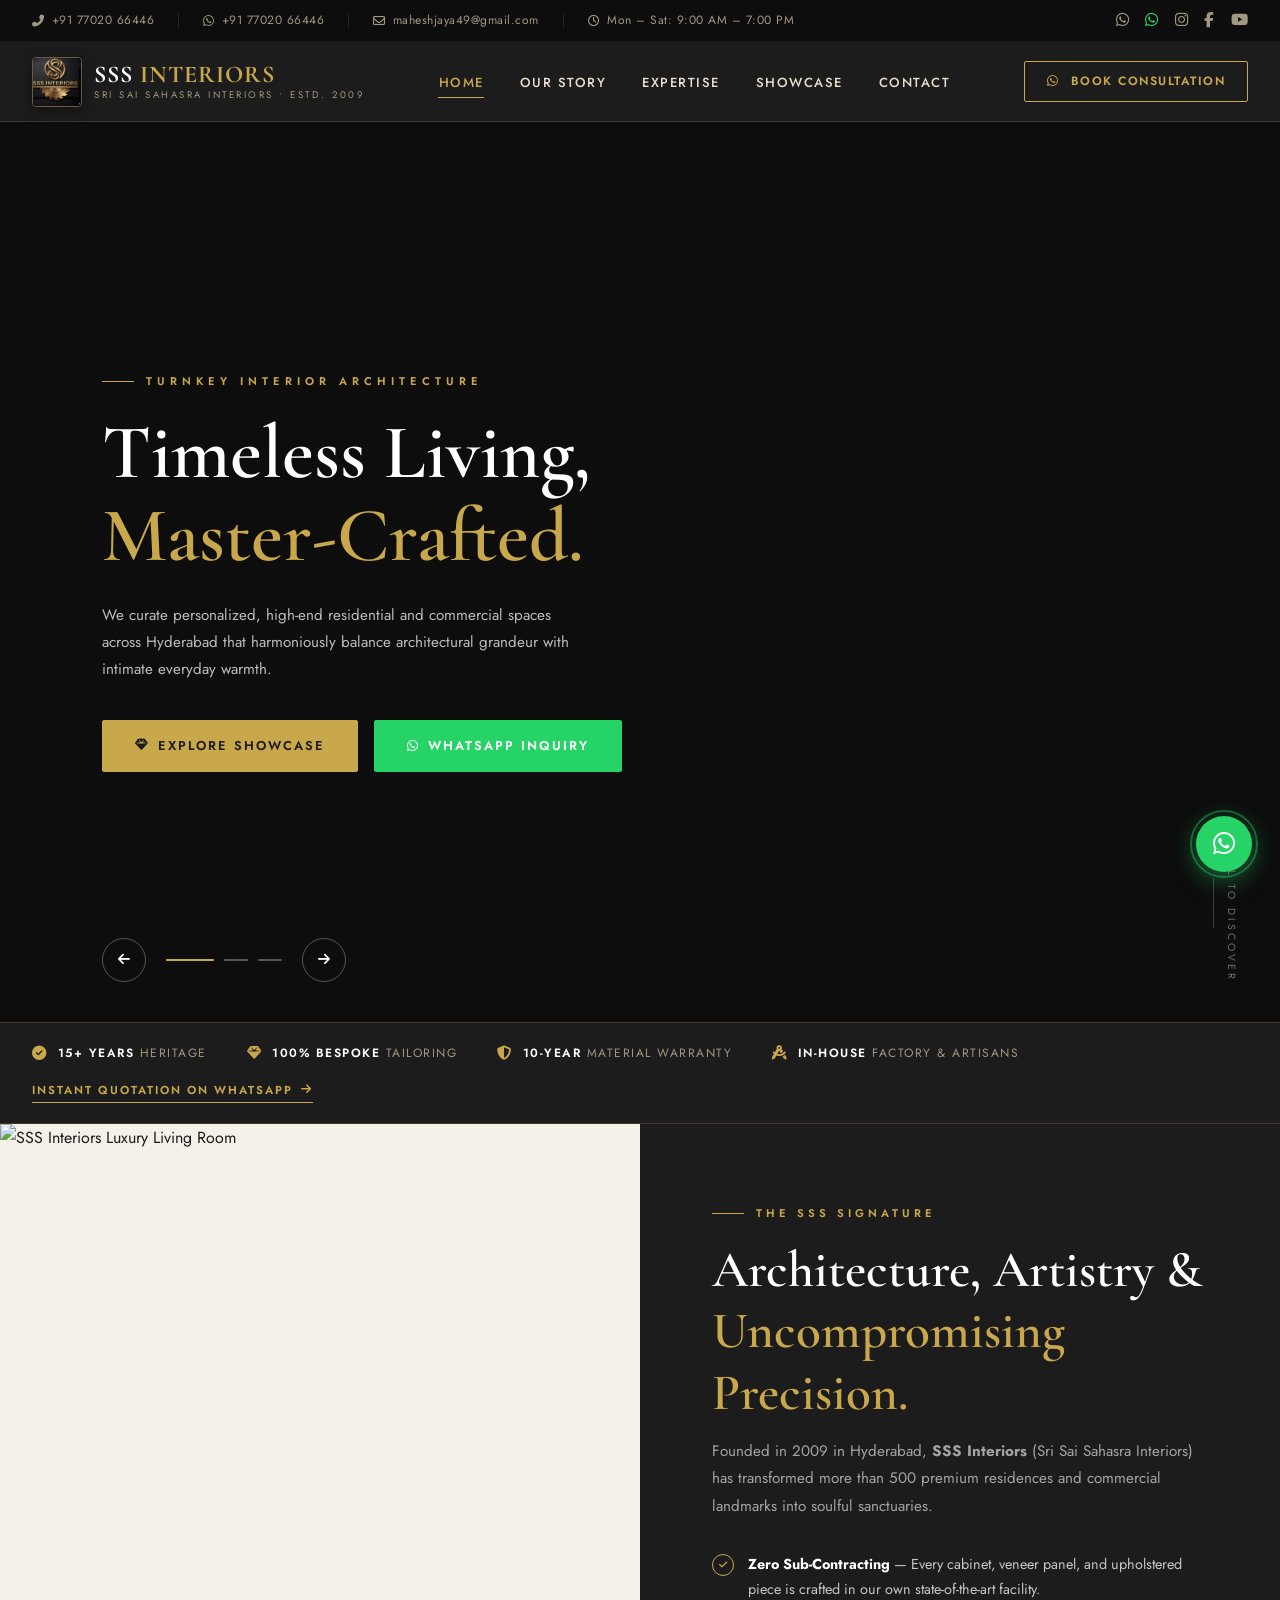
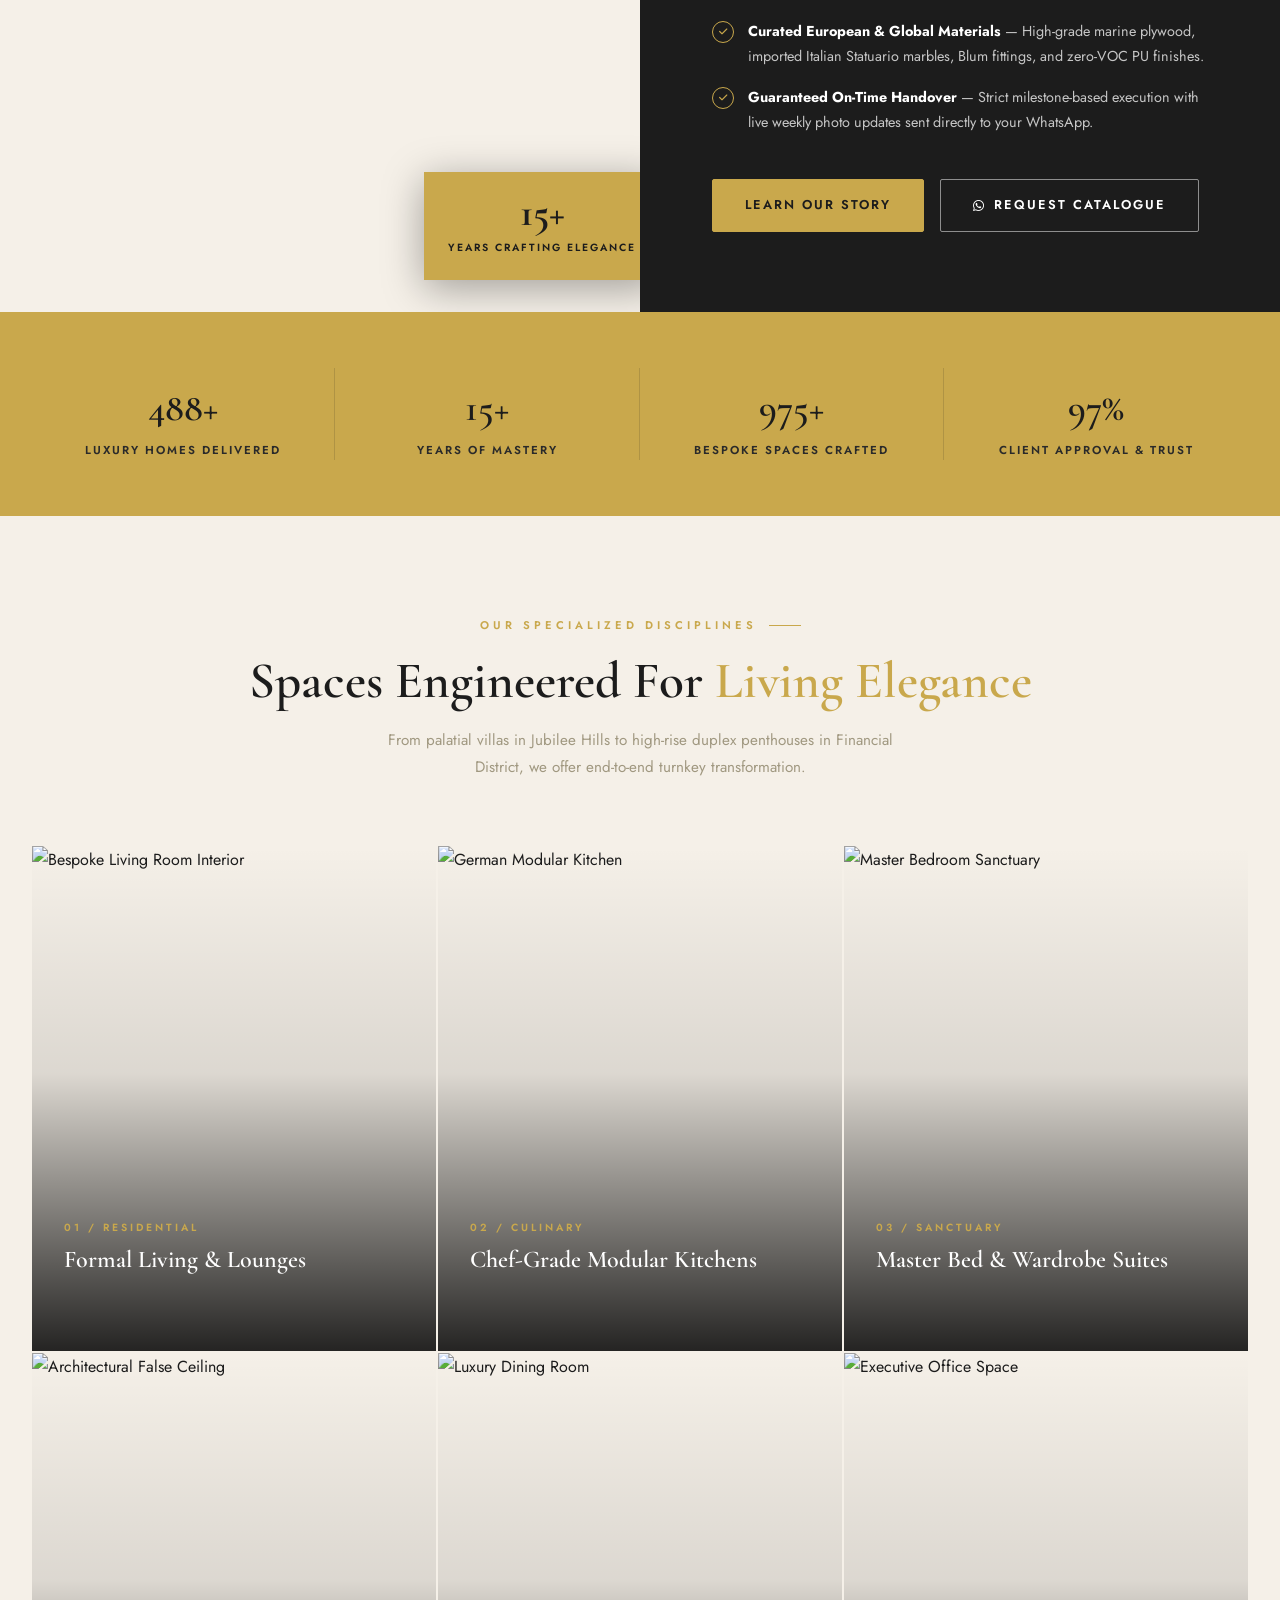
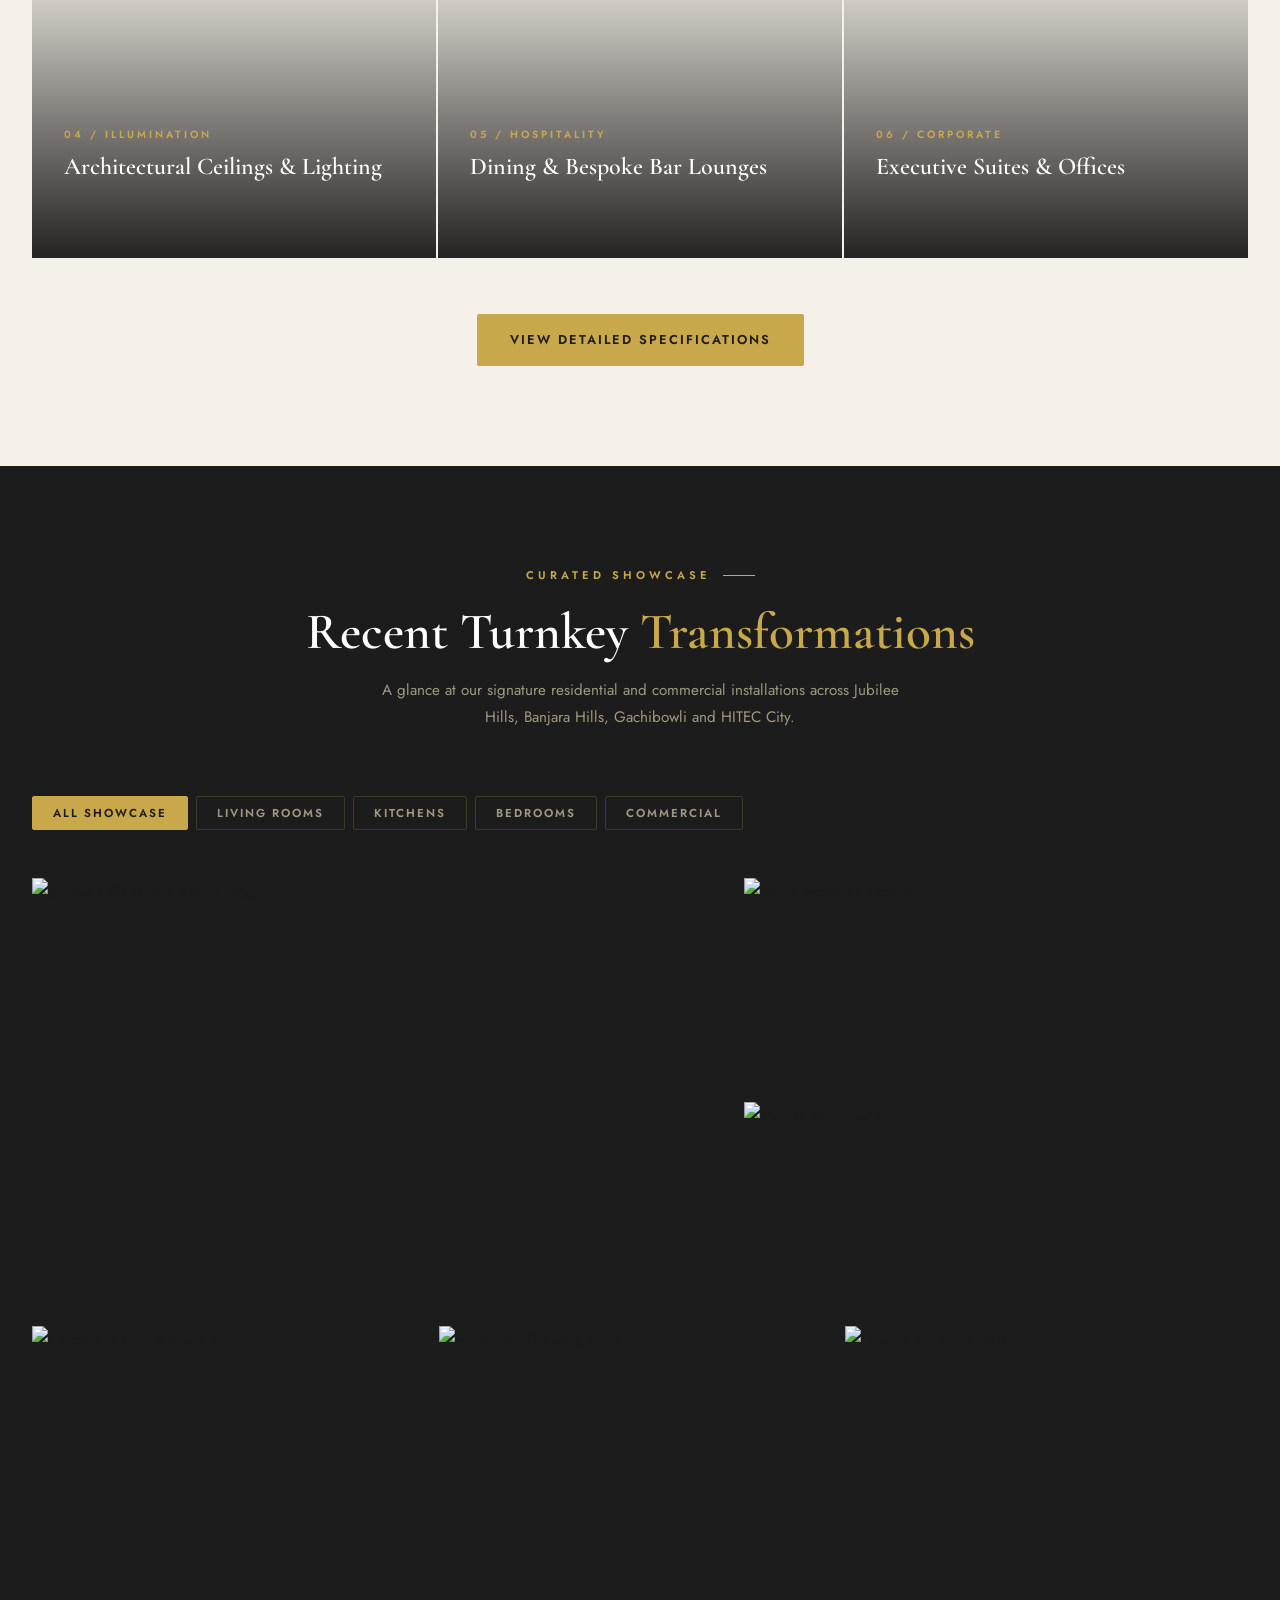
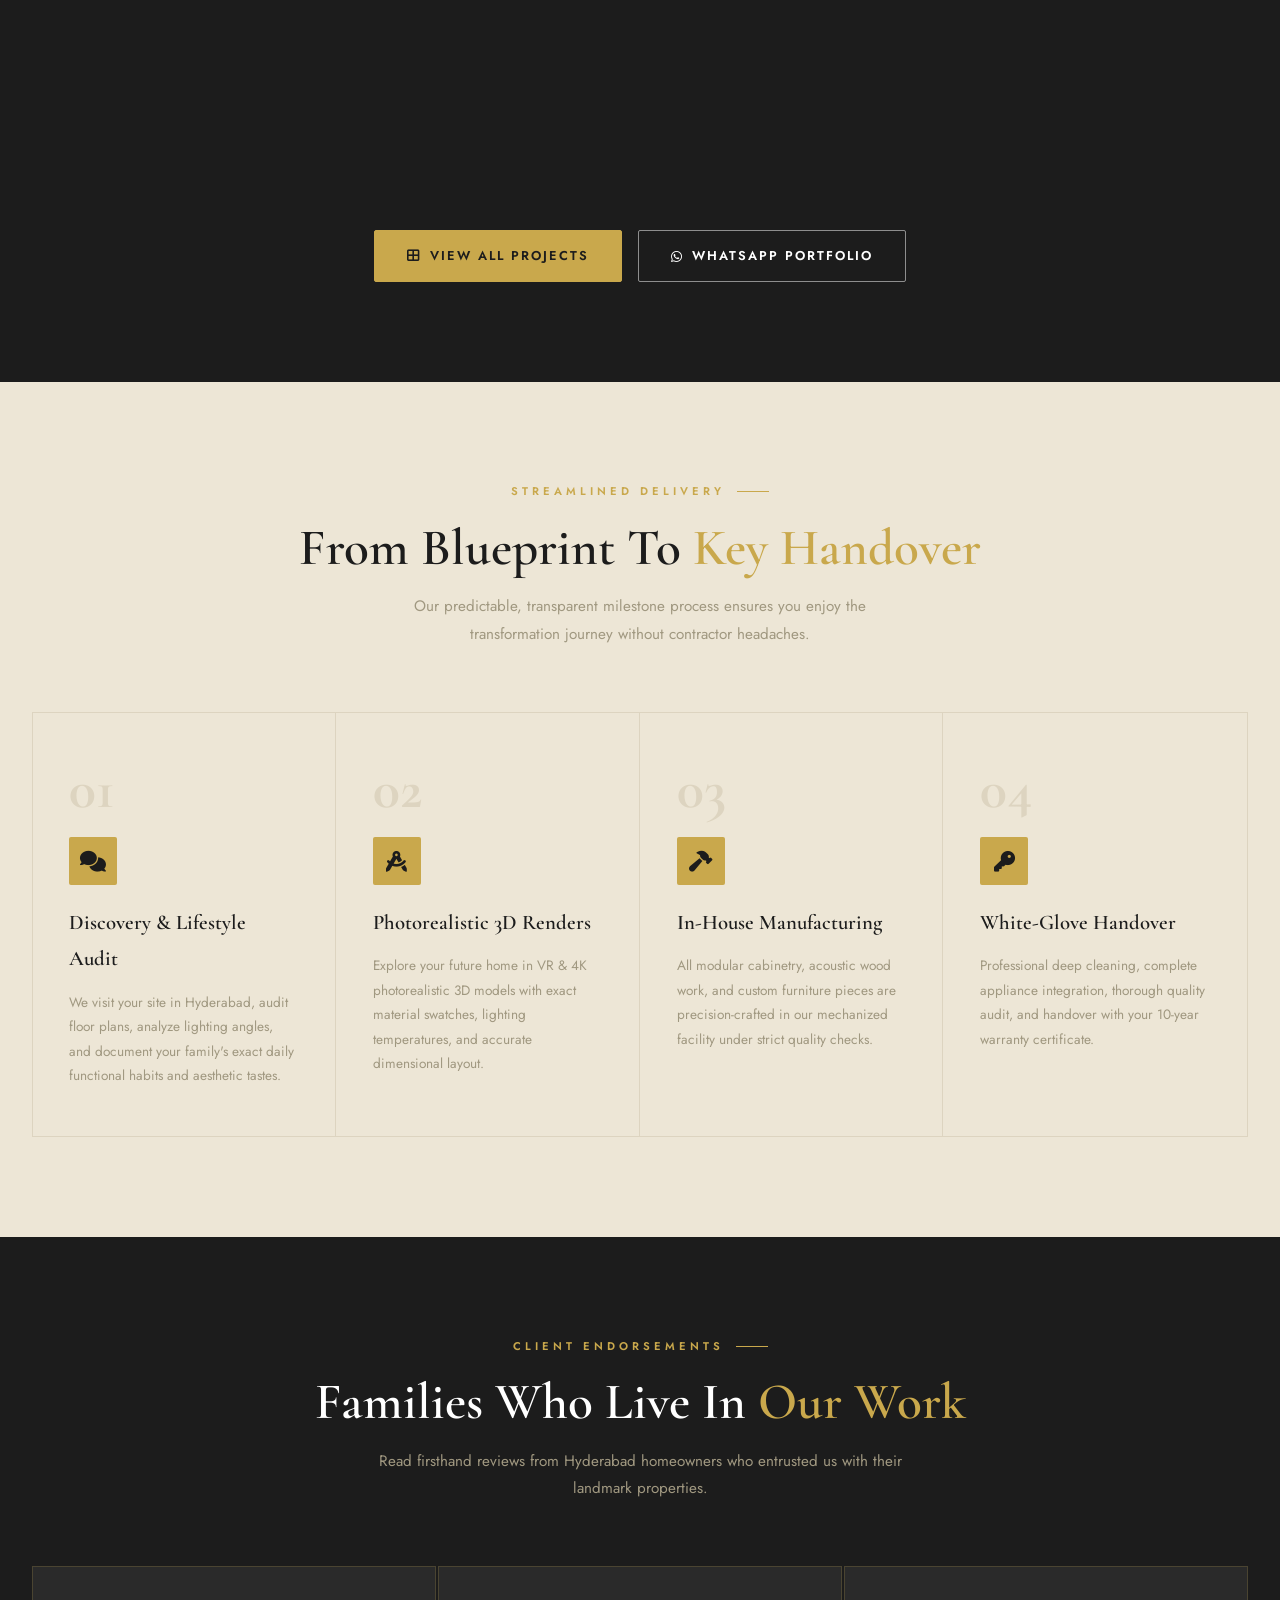
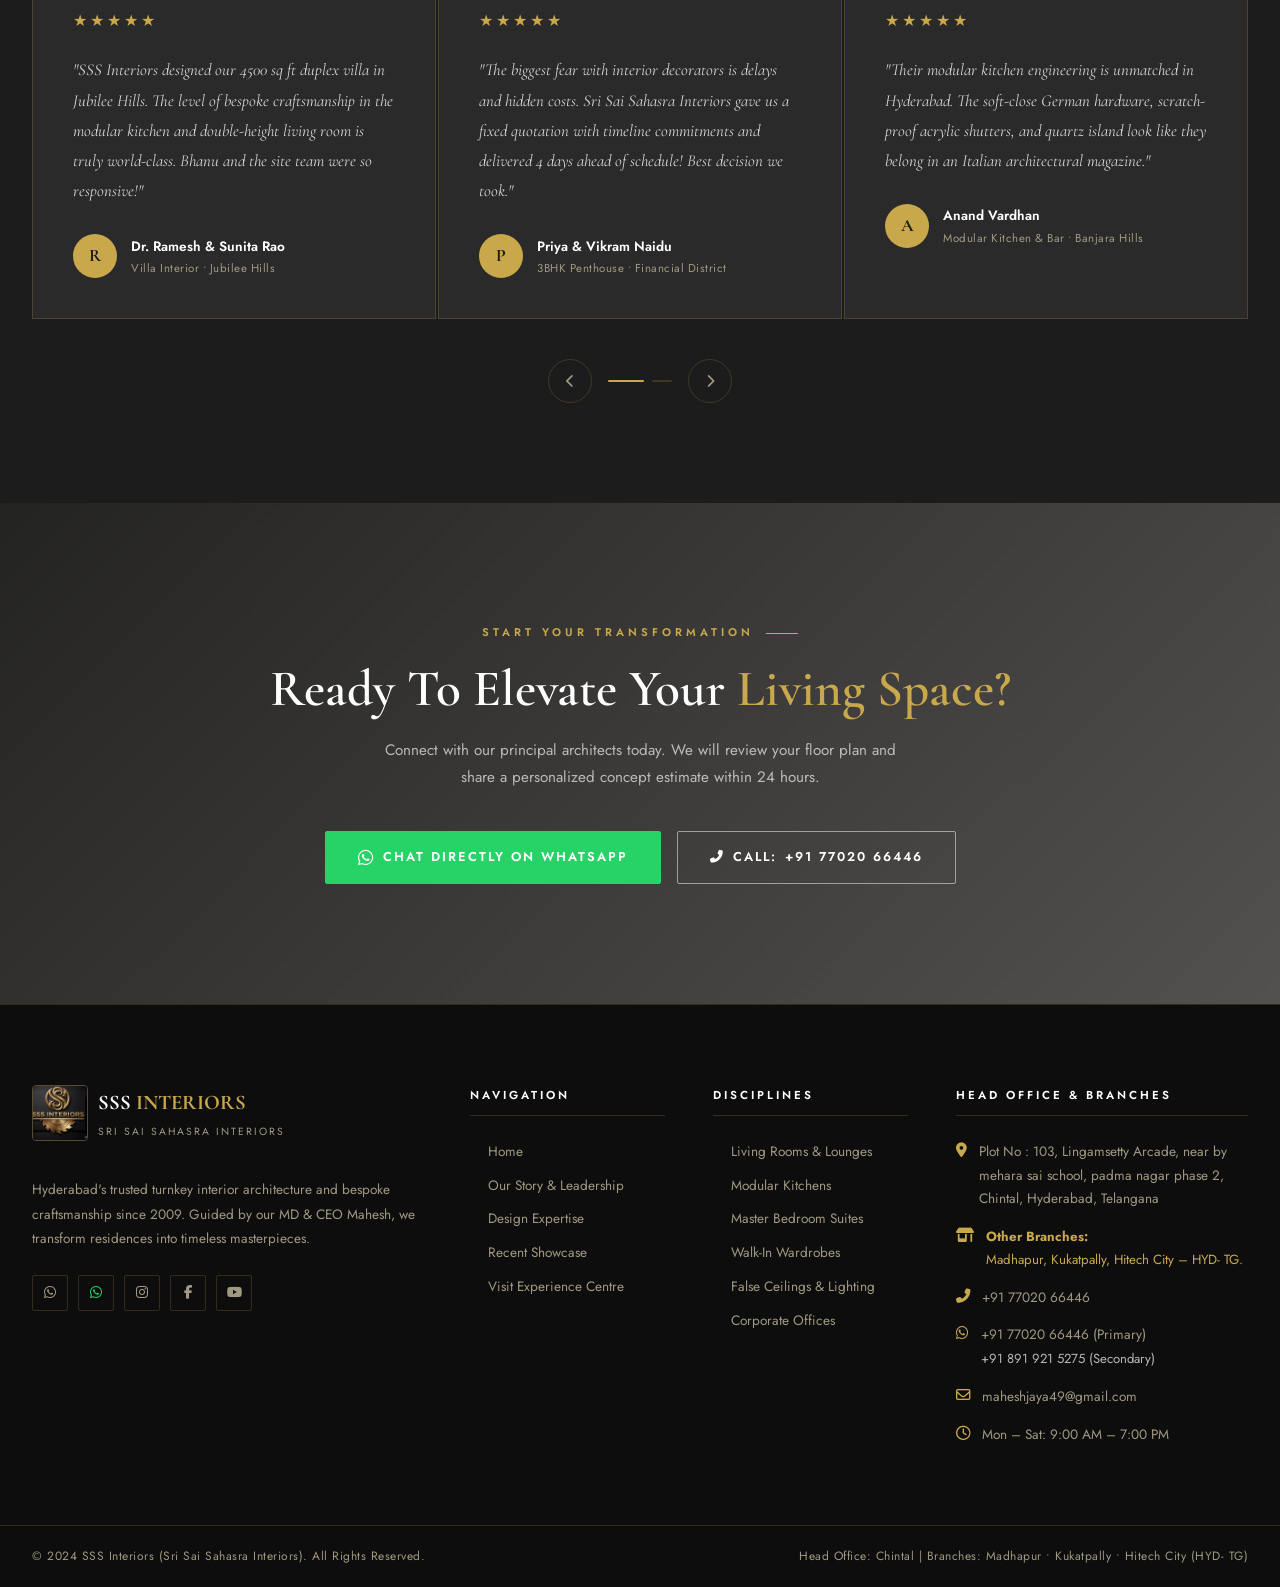
==== commit 801084ad: "commming final copy" ====
--- a/index.html
+++ b/index.html
@@ -1,29 +1,32 @@
 <!DOCTYPE html>
-<html lang="en" data-theme="light">
+<html lang="en">
 <head>
   <meta charset="UTF-8" />
   <meta name="viewport" content="width=device-width, initial-scale=1.0" />
-  <title>Sri Sai Sahasra Interiors | Premium Interior Design, Hyderabad</title>
-  <meta name="description" content="Sri Sai Sahasra Interiors – Luxury interior design and modular kitchen specialists in Hyderabad. 15+ years, 500+ happy families, 1000+ projects completed." />
-  <meta name="keywords" content="interior design Hyderabad, modular kitchen, bedroom design, false ceiling, flooring, Sri Sai Sahasra Interiors" />
-  <meta property="og:title" content="Sri Sai Sahasra Interiors | Premium Interior Design" />
-  <meta property="og:description" content="Transform your space into a masterpiece with Hyderabad's leading interior design firm." />
-  <meta property="og:type" content="website" />
-  <!-- Google Fonts -->
+  <title>SSS Interiors | Sri Sai Sahasra Interiors — Bespoke Luxury Interiors Hyderabad</title>
+  <link rel="icon" type="image/jpeg" href="assets/images/logo.jpg" />
+  <link rel="apple-touch-icon" href="assets/images/logo.jpg" />
+  <meta name="description" content="SSS Interiors (Sri Sai Sahasra Interiors) — Hyderabad's premier turnkey luxury interior design & bespoke modular craftsmanship firm. 15+ years of excellence." />
+  <meta name="keywords" content="SSS Interiors, Sri Sai Sahasra Interiors, luxury interiors Hyderabad, bespoke furniture, modular kitchen Hyderabad, turnkey interior design, Jubilee Hills interiors" />
+
+  <!-- Google Fonts: Cormorant Garamond & Jost for high-end luxury editorial feel -->
   <link rel="preconnect" href="https://fonts.googleapis.com" />
   <link rel="preconnect" href="https://fonts.gstatic.com" crossorigin />
-  <link href="https://fonts.googleapis.com/css2?family=Playfair+Display:ital,wght@0,400;0,700;0,900;1,400&family=Lato:wght@300;400;700;900&display=swap" rel="stylesheet" />
-  <!-- Font Awesome -->
+  <link href="https://fonts.googleapis.com/css2?family=Cormorant+Garamond:ital,wght@0,500;0,600;0,700;1,400;1,600&family=Jost:wght@300;400;500;600;700&display=swap" rel="stylesheet" />
+
+  <!-- Font Awesome 6 -->
   <link rel="stylesheet" href="https://cdnjs.cloudflare.com/ajax/libs/font-awesome/6.5.0/css/all.min.css" />
-  <!-- Main CSS -->
+
+  <!-- Main Stylesheet -->
   <link rel="stylesheet" href="assets/css/style.css" />
 </head>
 <body>
 
   <!-- Page Loader -->
   <div id="page-loader">
-    <div class="loader-ring"></div>
-    <div class="loader-brand">SSSI</div>
+    <img src="assets/images/logo.jpg" alt="SSS Interiors" class="loader-logo-img" />
+    <div class="loader-line"></div>
+    <div class="loader-sub">Sri Sai Sahasra Interiors</div>
   </div>
 
   <!-- Scroll Progress -->
@@ -31,545 +34,683 @@
 
   <!-- ======== TOP BAR ======== -->
   <div class="top-bar">
-    <div class="container">
+    <div class="tb-inner">
       <div class="top-bar-left">
-        <a href="tel:+919876543210"><i class="fas fa-phone"></i> +91 98765 43210</a>
-        <a href="mailto:info@srisaisahasra.com"><i class="fas fa-envelope"></i> info@srisaisahasra.com</a>
-        <span class="hours"><i class="fas fa-clock"></i> Mon–Sat: 9 AM – 7 PM</span>
+        <a href="tel:+917702066446" class="cfg-phone-link" title="Call Primary Mobile">
+          <i class="fas fa-phone-alt"></i>
+          <span class="cfg-phone-text">+91 77020 66446</span>
+        </a>
+        <span class="tb-divider hide-mobile"></span>
+        <a href="https://wa.me/917702066446" class="cfg-whatsapp-link hide-mobile" target="_blank" title="Primary WhatsApp">
+          <i class="fab fa-whatsapp"></i>
+          <span>+91 77020 66446</span>
+        </a>
+        <span class="tb-divider hide-mobile"></span>
+        <a href="mailto:maheshjaya49@gmail.com" class="cfg-email-link hide-mobile" title="Email Us">
+          <i class="far fa-envelope"></i>
+          <span class="cfg-email-text">maheshjaya49@gmail.com</span>
+        </a>
+        <span class="tb-divider hide-mobile"></span>
+        <span class="hide-mobile">
+          <i class="far fa-clock"></i>
+          <span class="cfg-hours">Mon – Sat: 9:00 AM – 7:00 PM</span>
+        </span>
       </div>
       <div class="top-bar-right">
-        <a href="https://wa.me/919876543210" target="_blank" aria-label="WhatsApp"><i class="fab fa-whatsapp"></i></a>
-        <a href="https://instagram.com" target="_blank" aria-label="Instagram"><i class="fab fa-instagram"></i></a>
-        <a href="https://facebook.com" target="_blank" aria-label="Facebook"><i class="fab fa-facebook-f"></i></a>
-        <a href="https://youtube.com" target="_blank" aria-label="YouTube"><i class="fab fa-youtube"></i></a>
+        <a href="https://wa.me/917702066446" class="cfg-whatsapp-link" target="_blank" aria-label="Primary WhatsApp: 7702066446" title="Primary WhatsApp: 7702066446"><i class="fab fa-whatsapp"></i></a>
+        <a href="https://wa.me/918919215275" class="cfg-whatsapp-secondary" target="_blank" aria-label="Secondary WhatsApp: +91 891 921 5275" title="Secondary WhatsApp: +91 891 921 5275"><i class="fab fa-whatsapp" style="color:#25D366;"></i></a>
+        <a href="#" class="cfg-instagram" target="_blank" aria-label="Instagram"><i class="fab fa-instagram"></i></a>
+        <a href="#" class="cfg-facebook" target="_blank" aria-label="Facebook"><i class="fab fa-facebook-f"></i></a>
+        <a href="#" class="cfg-youtube" target="_blank" aria-label="YouTube"><i class="fab fa-youtube"></i></a>
       </div>
     </div>
   </div>
 
-  <!-- ======== NAVBAR ======== -->
+  <!-- ======== NAVIGATION BAR ======== -->
   <nav id="navbar">
-    <div class="nav-container">
+    <div class="nav-inner">
+      
+      <!-- Logo: SSS Interiors with Sri Sai Sahasra Interiors neatly displayed below -->
       <div class="nav-logo">
         <a href="index.html">
-          <span class="logo-icon">🏛️</span>
-          <span>Sri Sai Sahasra Interiors<small>Hyderabad's Finest Since 2009</small></span>
+          <img src="assets/images/logo.jpg" alt="SSS Interiors Logo" class="nav-logo-img" />
+          <div class="logo-text-wrap">
+            <span class="logo-brand">SSS <em>INTERIORS</em></span>
+            <span class="logo-tagline">Sri Sai Sahasra Interiors &bull; Estd. 2009</span>
+          </div>
         </a>
       </div>
+
+      <!-- Navigation Links -->
       <ul class="nav-menu" id="nav-menu">
         <li><a href="index.html" class="active">Home</a></li>
-        <li><a href="about.html">About</a></li>
-        <li><a href="services.html">Services</a></li>
-        <li><a href="portfolio.html">Portfolio</a></li>
+        <li><a href="about.html">Our Story</a></li>
+        <li><a href="services.html">Expertise</a></li>
+        <li><a href="portfolio.html">Showcase</a></li>
         <li><a href="contact.html">Contact</a></li>
       </ul>
+
+      <!-- CTA Actions -->
       <div class="nav-actions">
-        <button class="dark-toggle" id="dark-toggle" title="Toggle Dark Mode"><i class="fas fa-moon"></i></button>
-        <a href="contact.html" class="btn-consult">Book Free Consultation</a>
-        <button class="hamburger" id="hamburger" aria-label="Toggle Menu">
+        <a href="#" class="btn-consult cfg-whatsapp-link" target="_blank" data-msg="Hi SSS Interiors, I would like to book a private design consultation.">
+          <i class="fab fa-whatsapp" style="margin-right:6px;"></i> Book Consultation
+        </a>
+        <button class="hamburger" id="hamburger" aria-label="Toggle Navigation">
           <span></span><span></span><span></span>
         </button>
       </div>
+
     </div>
   </nav>
 
-  <!-- ======== HERO ======== -->
+  <!-- ======== HERO SECTION ======== -->
   <section class="hero">
-    <div class="hero-slides">
-
-      <!-- Slide 1 -->
-      <div class="hero-slide active" style="background-image:url('https://images.unsplash.com/photo-1618221195710-dd6b41faaea6?w=1600&q=80')">
-        <div class="container">
-          <div class="hero-content">
-            <span class="hero-label">Premium Interior Design</span>
-            <h1 class="hero-title">Transform Your Space<br>Into A Masterpiece</h1>
-            <p class="hero-sub">Award-winning interior design that blends timeless elegance with modern functionality — crafted for discerning families in Hyderabad.</p>
-            <div class="hero-actions">
-              <a href="portfolio.html" class="btn btn-primary"><i class="fas fa-eye"></i> Explore Our Work</a>
-              <a href="contact.html" class="btn btn-outline"><i class="fas fa-calendar-check"></i> Book Consultation</a>
-            </div>
-          </div>
-        </div>
-      </div>
-
-      <!-- Slide 2 -->
-      <div class="hero-slide" style="background-image:url('https://images.unsplash.com/photo-1556909114-f6e7ad7d3136?w=1600&q=80')">
-        <div class="container">
-          <div class="hero-content">
-            <span class="hero-label">Modular Kitchen Experts</span>
-            <h1 class="hero-title">Luxury Kitchens<br>Crafted To Perfection</h1>
-            <p class="hero-sub">From sleek German hardware to elegant Indian aesthetics — our modular kitchens redefine the heart of your home.</p>
-            <div class="hero-actions">
-              <a href="portfolio.html" class="btn btn-primary"><i class="fas fa-eye"></i> Explore Our Work</a>
-              <a href="contact.html" class="btn btn-outline"><i class="fas fa-calendar-check"></i> Book Consultation</a>
-            </div>
-          </div>
-        </div>
-      </div>
-
-      <!-- Slide 3 -->
-      <div class="hero-slide" style="background-image:url('https://images.unsplash.com/photo-1540518614846-7eded433c457?w=1600&q=80')">
-        <div class="container">
-          <div class="hero-content">
-            <span class="hero-label">Bedroom Design Specialists</span>
-            <h1 class="hero-title">Elegant Bedrooms<br>That Define Comfort</h1>
-            <p class="hero-sub">Sleep in absolute luxury. Our bespoke bedroom designs perfectly balance aesthetics, comfort, and storage for your lifestyle.</p>
-            <div class="hero-actions">
-              <a href="portfolio.html" class="btn btn-primary"><i class="fas fa-eye"></i> Explore Our Work</a>
-              <a href="contact.html" class="btn btn-outline"><i class="fas fa-calendar-check"></i> Book Consultation</a>
-            </div>
-          </div>
-        </div>
-      </div>
-
+    
+    <!-- Slide 1 -->
+    <div class="hero-slide active" style="background-image: url('https://images.unsplash.com/photo-1600210492486-724fe5c67fb0?w=1800&q=85');">
+      <div class="hero-content">
+        <span class="hero-eyebrow">Turnkey Interior Architecture</span>
+        <h1 class="hero-title">Timeless Living, <em>Master-Crafted.</em></h1>
+        <p class="hero-desc">We curate personalized, high-end residential and commercial spaces across Hyderabad that harmoniously balance architectural grandeur with intimate everyday warmth.</p>
+        <div class="hero-actions">
+          <a href="portfolio.html" class="btn btn-gold"><i class="fas fa-gem"></i> Explore Showcase</a>
+          <a href="#" class="btn btn-whatsapp cfg-whatsapp-link" target="_blank" data-msg="Hi SSS Interiors, I am interested in designing my home interior."><i class="fab fa-whatsapp"></i> WhatsApp Inquiry</a>
+        </div>
+      </div>
+    </div>
+
+    <!-- Slide 2 -->
+    <div class="hero-slide" style="background-image: url('https://images.unsplash.com/photo-1600585154340-be6161a56a0c?w=1800&q=85');">
+      <div class="hero-content">
+        <span class="hero-eyebrow">Precision German Engineering</span>
+        <h1 class="hero-title">Bespoke Modular <em>Kitchen Suites.</em></h1>
+        <p class="hero-desc">Ergonomic layouts, imported anti-fingerprint acrylics, and heavy-duty Blum & Hafele hardware designed for the modern culinary connoisseur.</p>
+        <div class="hero-actions">
+          <a href="services.html" class="btn btn-gold"><i class="fas fa-compass"></i> View Kitchens</a>
+          <a href="#" class="btn btn-whatsapp cfg-whatsapp-link" target="_blank" data-msg="Hi SSS Interiors, I want to discuss a modular kitchen project."><i class="fab fa-whatsapp"></i> Chat With Designer</a>
+        </div>
+      </div>
+    </div>
+
+    <!-- Slide 3 -->
+    <div class="hero-slide" style="background-image: url('https://images.unsplash.com/photo-1616594039964-ae9021a400a0?w=1800&q=85');">
+      <div class="hero-content">
+        <span class="hero-eyebrow">Sanctuary of Serenity</span>
+        <h1 class="hero-title">Master Bedroom <em>& Walk-Ins.</em></h1>
+        <p class="hero-desc">Fluted acoustic paneling, soft velvet upholstery, and climate-controlled walk-in closets tailored with obsessive attention to every joint and finish.</p>
+        <div class="hero-actions">
+          <a href="portfolio.html" class="btn btn-gold"><i class="fas fa-gem"></i> View Bedrooms</a>
+          <a href="contact.html" class="btn btn-outline-white"><i class="far fa-calendar-check"></i> Schedule Visit</a>
+        </div>
+      </div>
     </div>
 
     <!-- Hero Controls -->
     <div class="hero-controls">
-      <button class="hero-prev" id="hero-prev" aria-label="Previous Slide"><i class="fas fa-chevron-left"></i></button>
-      <div class="hero-indicators">
+      <button class="hero-nav-btn" id="hero-prev" aria-label="Previous Slide"><i class="fas fa-arrow-left"></i></button>
+      <div class="hero-dots">
         <button class="hero-dot active" aria-label="Slide 1"></button>
         <button class="hero-dot" aria-label="Slide 2"></button>
         <button class="hero-dot" aria-label="Slide 3"></button>
       </div>
-      <button class="hero-next" id="hero-next" aria-label="Next Slide"><i class="fas fa-chevron-right"></i></button>
-    </div>
+      <button class="hero-nav-btn" id="hero-next" aria-label="Next Slide"><i class="fas fa-arrow-right"></i></button>
+    </div>
+
+    <div class="hero-scroll-hint">Scroll To Discover</div>
   </section>
 
-  <!-- ======== STATS ======== -->
-  <section class="stats">
+  <!-- ======== LUXURY BRAND RIBBON ======== -->
+  <div class="brand-ribbon">
+    <div class="brand-ribbon-inner">
+      <div class="ribbon-items">
+        <div class="ribbon-item">
+          <i class="fas fa-check-circle"></i>
+          <span><strong>15+ Years</strong> Heritage</span>
+        </div>
+        <div class="ribbon-item">
+          <i class="fas fa-gem"></i>
+          <span><strong>100% Bespoke</strong> Tailoring</span>
+        </div>
+        <div class="ribbon-item">
+          <i class="fas fa-shield-alt"></i>
+          <span><strong>10-Year</strong> Material Warranty</span>
+        </div>
+        <div class="ribbon-item">
+          <i class="fas fa-drafting-compass"></i>
+          <span><strong>In-House</strong> Factory & Artisans</span>
+        </div>
+      </div>
+      <a href="#" class="ribbon-cta cfg-whatsapp-link" target="_blank">
+        Instant Quotation on WhatsApp <i class="fas fa-arrow-right"></i>
+      </a>
+    </div>
+  </div>
+
+  <!-- ======== ABOUT / THE SSS DIFFERENCE (Editorial split) ======== -->
+  <section class="about-strip">
+    <div class="about-strip-img" data-reveal>
+      <img src="https://images.unsplash.com/photo-1618221195710-dd6b41faaea6?w=1200&q=85" alt="SSS Interiors Luxury Living Room" loading="lazy" />
+      <div class="about-strip-badge">
+        <span class="big">15+</span>
+        <small>Years Crafting Elegance</small>
+      </div>
+    </div>
+    <div class="about-strip-content" data-reveal data-delay="100">
+      <span class="sec-eyebrow">The SSS Signature</span>
+      <h2 class="sec-title on-dark">Architecture, Artistry & <em>Uncompromising Precision.</em></h2>
+      <p class="sec-sub">Founded in 2009 in Hyderabad, <strong>SSS Interiors</strong> (Sri Sai Sahasra Interiors) has transformed more than 500 premium residences and commercial landmarks into soulful sanctuaries.</p>
+      
+      <div class="about-checks">
+        <div class="about-check">
+          <div class="about-check-icon"><i class="fas fa-check"></i></div>
+          <div>
+            <strong style="color:var(--white);">Zero Sub-Contracting</strong> — Every cabinet, veneer panel, and upholstered piece is crafted in our own state-of-the-art facility.
+          </div>
+        </div>
+        <div class="about-check">
+          <div class="about-check-icon"><i class="fas fa-check"></i></div>
+          <div>
+            <strong style="color:var(--white);">Curated European & Global Materials</strong> — High-grade marine plywood, imported Italian Statuario marbles, Blum fittings, and zero-VOC PU finishes.
+          </div>
+        </div>
+        <div class="about-check">
+          <div class="about-check-icon"><i class="fas fa-check"></i></div>
+          <div>
+            <strong style="color:var(--white);">Guaranteed On-Time Handover</strong> — Strict milestone-based execution with live weekly photo updates sent directly to your WhatsApp.
+          </div>
+        </div>
+      </div>
+
+      <div style="display:flex;gap:16px;flex-wrap:wrap;margin-top:12px;">
+        <a href="about.html" class="btn btn-gold">Learn Our Story</a>
+        <a href="#" class="btn btn-outline-white cfg-whatsapp-link" target="_blank" data-msg="Hi SSS Interiors, please share your digital project catalogue."><i class="fab fa-whatsapp"></i> Request Catalogue</a>
+      </div>
+    </div>
+  </section>
+
+  <!-- ======== STATS BAR (Warm Gold Banner) ======== -->
+  <section class="stats-bar">
+    <div class="stats-grid">
+      <div class="stat-block">
+        <div class="stat-num"><span class="counter-val" data-target="500">0</span><span>+</span></div>
+        <div class="stat-label">Luxury Homes Delivered</div>
+      </div>
+      <div class="stat-block">
+        <div class="stat-num"><span class="counter-val" data-target="15">0</span><span>+</span></div>
+        <div class="stat-label">Years of Mastery</div>
+      </div>
+      <div class="stat-block">
+        <div class="stat-num"><span class="counter-val" data-target="1000">0</span><span>+</span></div>
+        <div class="stat-label">Bespoke Spaces Crafted</div>
+      </div>
+      <div class="stat-block">
+        <div class="stat-num"><span class="counter-val" data-target="100">0</span><span>%</span></div>
+        <div class="stat-label">Client Approval & Trust</div>
+      </div>
+    </div>
+  </section>
+
+  <!-- ======== SERVICES / EXPERTISE (Architectural Tile Grid) ======== -->
+  <section class="services-sec">
     <div class="container">
-      <div class="stats-grid">
-        <div class="stat-item" data-aos data-aos-delay="0">
-          <div class="stat-number"><span class="counter-num" data-target="500">0</span><span class="stat-suffix">+</span></div>
-          <div class="stat-label">Happy Families</div>
-        </div>
-        <div class="stat-item" data-aos data-aos-delay="100">
-          <div class="stat-number"><span class="counter-num" data-target="15">0</span><span class="stat-suffix">+</span></div>
-          <div class="stat-label">Years Experience</div>
-        </div>
-        <div class="stat-item" data-aos data-aos-delay="200">
-          <div class="stat-number"><span class="counter-num" data-target="1000">0</span><span class="stat-suffix">+</span></div>
-          <div class="stat-label">Projects Completed</div>
-        </div>
-        <div class="stat-item" data-aos data-aos-delay="300">
-          <div class="stat-number"><span class="counter-num" data-target="100">0</span><span class="stat-suffix">%</span></div>
-          <div class="stat-label">Client Satisfaction</div>
-        </div>
-      </div>
+      
+      <div class="sec-header-centered" data-reveal>
+        <span class="sec-eyebrow">Our Specialized Disciplines</span>
+        <h2 class="sec-title">Spaces Engineered For <em>Living Elegance</em></h2>
+        <p class="sec-sub">From palatial villas in Jubilee Hills to high-rise duplex penthouses in Financial District, we offer end-to-end turnkey transformation.</p>
+      </div>
+
+      <div class="services-grid">
+
+        <!-- 1: Living & Lounges -->
+        <div class="service-tile" data-reveal>
+          <img src="https://images.unsplash.com/photo-1600210492486-724fe5c67fb0?w=800&q=80" alt="Bespoke Living Room Interior" loading="lazy" />
+          <div class="service-tile-overlay">
+            <span class="service-tile-num">01 / Residential</span>
+            <h3 class="service-tile-title">Formal Living & Lounges</h3>
+            <p class="service-tile-desc">Sculptural lighting, custom wall panels, Italian marble claddings, and tailored sectional seating designed for welcoming guests.</p>
+            <span class="service-tile-link">Explore Collection <i class="fas fa-arrow-right"></i></span>
+          </div>
+        </div>
+
+        <!-- 2: Modular Kitchens -->
+        <div class="service-tile" data-reveal data-delay="100">
+          <img src="https://images.unsplash.com/photo-1556911220-e15b29be8c8f?w=800&q=80" alt="German Modular Kitchen" loading="lazy" />
+          <div class="service-tile-overlay">
+            <span class="service-tile-num">02 / Culinary</span>
+            <h3 class="service-tile-title">Chef-Grade Modular Kitchens</h3>
+            <p class="service-tile-desc">Quartz worktops, intelligent corner pull-outs, hidden pantries, and anti-scratch acrylic finishes built to withstand Indian cooking.</p>
+            <span class="service-tile-link">Explore Kitchens <i class="fas fa-arrow-right"></i></span>
+          </div>
+        </div>
+
+        <!-- 3: Master Suites -->
+        <div class="service-tile" data-reveal data-delay="200">
+          <img src="https://images.unsplash.com/photo-1540518614846-7eded433c457?w=800&q=80" alt="Master Bedroom Sanctuary" loading="lazy" />
+          <div class="service-tile-overlay">
+            <span class="service-tile-num">03 / Sanctuary</span>
+            <h3 class="service-tile-title">Master Bed & Wardrobe Suites</h3>
+            <p class="service-tile-desc">Bespoke headboards, integrated ambient dimming, and walk-in glass wardrobes with motion sensor lighting.</p>
+            <span class="service-tile-link">Explore Suites <i class="fas fa-arrow-right"></i></span>
+          </div>
+        </div>
+
+        <!-- 4: False Ceilings & Lighting -->
+        <div class="service-tile" data-reveal>
+          <img src="https://images.unsplash.com/photo-1513694203232-719a280e022f?w=800&q=80" alt="Architectural False Ceiling" loading="lazy" />
+          <div class="service-tile-overlay">
+            <span class="service-tile-num">04 / Illumination</span>
+            <h3 class="service-tile-title">Architectural Ceilings & Lighting</h3>
+            <p class="service-tile-desc">Recessed magnetic track lighting, cove illumination, and wooden rafter ceilings creating mood and visual depth in every room.</p>
+            <span class="service-tile-link">Explore Ceilings <i class="fas fa-arrow-right"></i></span>
+          </div>
+        </div>
+
+        <!-- 5: Dining & Bar -->
+        <div class="service-tile" data-reveal data-delay="100">
+          <img src="https://images.unsplash.com/photo-1617806118233-18e1de247200?w=800&q=80" alt="Luxury Dining Room" loading="lazy" />
+          <div class="service-tile-overlay">
+            <span class="service-tile-num">05 / Hospitality</span>
+            <h3 class="service-tile-title">Dining & Bespoke Bar Lounges</h3>
+            <p class="service-tile-desc">Handcrafted 8-seater dining tables in solid Burma teak and onyx marble, coupled with temperature-regulated wine credenzas.</p>
+            <span class="service-tile-link">Explore Dining <i class="fas fa-arrow-right"></i></span>
+          </div>
+        </div>
+
+        <!-- 6: Commercial & Offices -->
+        <div class="service-tile" data-reveal data-delay="200">
+          <img src="https://images.unsplash.com/photo-1497366216548-37526070297c?w=800&q=80" alt="Executive Office Space" loading="lazy" />
+          <div class="service-tile-overlay">
+            <span class="service-tile-num">06 / Corporate</span>
+            <h3 class="service-tile-title">Executive Suites & Offices</h3>
+            <p class="service-tile-desc">Acoustically isolated boardrooms, ergonomic workstations, and bespoke reception lounges that elevate enterprise prestige.</p>
+            <span class="service-tile-link">Explore Commercial <i class="fas fa-arrow-right"></i></span>
+          </div>
+        </div>
+
+      </div>
+
+      <div style="text-align:center;margin-top:56px;" data-reveal>
+        <a href="services.html" class="btn btn-gold">View Detailed Specifications</a>
+      </div>
+
     </div>
   </section>
 
-  <!-- ======== SERVICES OVERVIEW ======== -->
-  <section class="services" id="services">
+  <!-- ======== PORTFOLIO / SHOWCASE (BKP Homes Curated Gallery) ======== -->
+  <section class="portfolio-sec">
     <div class="container">
-      <div class="section-header" data-aos>
-        <span class="section-label">What We Offer</span>
-        <h2 class="section-title">Our Signature Services</h2>
-        <div class="divider"><span>✦</span></div>
-        <p class="section-subtitle">From concept to completion, we craft spaces that reflect your personality and elevate your lifestyle.</p>
-      </div>
-      <div class="services-grid">
-
-        <div class="service-card" data-aos data-aos-delay="0">
-          <div class="service-icon">🍳</div>
-          <h3>Modular Kitchen</h3>
-          <p>German-engineered modular kitchens with premium finishes, smart storage solutions, and cutting-edge hardware.</p>
-          <a href="services.html#kitchen" class="service-link">Learn More <i class="fas fa-arrow-right"></i></a>
-        </div>
-
-        <div class="service-card" data-aos data-aos-delay="100">
-          <div class="service-icon">🛋️</div>
-          <h3>Living Room Design</h3>
-          <p>Sophisticated living spaces designed for comfort, functionality, and timeless Indian-contemporary aesthetics.</p>
-          <a href="services.html#living" class="service-link">Learn More <i class="fas fa-arrow-right"></i></a>
-        </div>
-
-        <div class="service-card" data-aos data-aos-delay="200">
-          <div class="service-icon">🛏️</div>
-          <h3>Bedroom Design</h3>
-          <p>Luxurious bedroom interiors with custom wardrobes, bespoke furniture, and mood-enhancing lighting schemes.</p>
-          <a href="services.html#bedroom" class="service-link">Learn More <i class="fas fa-arrow-right"></i></a>
-        </div>
-
-        <div class="service-card" data-aos data-aos-delay="300">
-          <div class="service-icon">🌟</div>
-          <h3>False Ceiling</h3>
-          <p>Stunning POP and gypsum false ceiling designs with integrated lighting that transform every room instantly.</p>
-          <a href="services.html#ceiling" class="service-link">Learn More <i class="fas fa-arrow-right"></i></a>
-        </div>
-
-        <div class="service-card" data-aos data-aos-delay="400">
-          <div class="service-icon">🏢</div>
-          <h3>Flooring Solutions</h3>
-          <p>Premium vitrified tiles, Italian marble, hardwood, and engineered wood flooring to match every aesthetic.</p>
-          <a href="services.html#flooring" class="service-link">Learn More <i class="fas fa-arrow-right"></i></a>
-        </div>
-
-        <div class="service-card" data-aos data-aos-delay="500">
-          <div class="service-icon">💼</div>
-          <h3>Commercial Interiors</h3>
-          <p>Professional office, retail, and hospitality interior design that enhances productivity and brand identity.</p>
-          <a href="services.html#commercial" class="service-link">Learn More <i class="fas fa-arrow-right"></i></a>
-        </div>
-
-      </div>
+      
+      <div class="sec-header-centered" data-reveal>
+        <span class="sec-eyebrow">Curated Showcase</span>
+        <h2 class="sec-title on-dark">Recent Turnkey <em>Transformations</em></h2>
+        <p class="sec-sub">A glance at our signature residential and commercial installations across Jubilee Hills, Banjara Hills, Gachibowli and HITEC City.</p>
+      </div>
+
+      <!-- Filter Buttons -->
+      <div class="portfolio-filter" data-reveal>
+        <button class="pf-btn active" data-filter="all">All Showcase</button>
+        <button class="pf-btn" data-filter="living">Living Rooms</button>
+        <button class="pf-btn" data-filter="kitchen">Kitchens</button>
+        <button class="pf-btn" data-filter="bedroom">Bedrooms</button>
+        <button class="pf-btn" data-filter="commercial">Commercial</button>
+      </div>
+
+      <!-- Asymmetrical Editorial Grid -->
+      <div class="portfolio-grid">
+
+        <!-- Card 1 (Large hero piece) -->
+        <div class="p-card" data-category="living" data-reveal>
+          <img src="https://images.unsplash.com/photo-1600210492486-724fe5c67fb0?w=1000&q=85" alt="Jubilee Hills Luxury Villa Living" loading="lazy" />
+          <div class="p-card-info">
+            <span class="p-card-cat">Living Room • Jubilee Hills</span>
+            <h4 class="p-card-title">The Royal Villa Residency</h4>
+            <span class="p-card-view"><i class="fas fa-expand-alt"></i> View Full Space</span>
+          </div>
+        </div>
+
+        <!-- Card 2 -->
+        <div class="p-card" data-category="kitchen" data-reveal data-delay="100">
+          <img src="https://images.unsplash.com/photo-1556911220-e15b29be8c8f?w=800&q=80" alt="Island Modular Kitchen" loading="lazy" />
+          <div class="p-card-info">
+            <span class="p-card-cat">Kitchen • Banjara Hills</span>
+            <h4 class="p-card-title">Statuario Marble Island Kitchen</h4>
+            <span class="p-card-view"><i class="fas fa-expand-alt"></i> View Full Space</span>
+          </div>
+        </div>
+
+        <!-- Card 3 -->
+        <div class="p-card" data-category="bedroom" data-reveal data-delay="200">
+          <img src="https://images.unsplash.com/photo-1540518614846-7eded433c457?w=800&q=80" alt="Master Suite Bedroom" loading="lazy" />
+          <div class="p-card-info">
+            <span class="p-card-cat">Bedroom • Gachibowli</span>
+            <h4 class="p-card-title">Fluted Oak Master Suite</h4>
+            <span class="p-card-view"><i class="fas fa-expand-alt"></i> View Full Space</span>
+          </div>
+        </div>
+
+        <!-- Card 4 -->
+        <div class="p-card" data-category="commercial" data-reveal>
+          <img src="https://images.unsplash.com/photo-1497366216548-37526070297c?w=800&q=80" alt="Corporate Office Boardroom" loading="lazy" />
+          <div class="p-card-info">
+            <span class="p-card-cat">Commercial • HITEC City</span>
+            <h4 class="p-card-title">Fintech Headquarters Suite</h4>
+            <span class="p-card-view"><i class="fas fa-expand-alt"></i> View Full Space</span>
+          </div>
+        </div>
+
+        <!-- Card 5 -->
+        <div class="p-card" data-category="living" data-reveal data-delay="100">
+          <img src="https://images.unsplash.com/photo-1586023492125-27b2c045efd7?w=800&q=80" alt="Minimalist Drawing Room" loading="lazy" />
+          <div class="p-card-info">
+            <span class="p-card-cat">Living Room • Madhapur</span>
+            <h4 class="p-card-title">The Sky Duplex Penthouse</h4>
+            <span class="p-card-view"><i class="fas fa-expand-alt"></i> View Full Space</span>
+          </div>
+        </div>
+
+        <!-- Card 6 -->
+        <div class="p-card" data-category="kitchen" data-reveal data-delay="200">
+          <img src="https://images.unsplash.com/photo-1565538810643-b5bdb714032a?w=800&q=80" alt="Open Concept Kitchen" loading="lazy" />
+          <div class="p-card-info">
+            <span class="p-card-cat">Kitchen • Kokapet</span>
+            <h4 class="p-card-title">Matte Graphite & Teak Kitchen</h4>
+            <span class="p-card-view"><i class="fas fa-expand-alt"></i> View Full Space</span>
+          </div>
+        </div>
+
+      </div>
+
+      <div style="display:flex;justify-content:center;gap:16px;margin-top:60px;" data-reveal>
+        <a href="portfolio.html" class="btn btn-gold"><i class="fas fa-th-large"></i> View All Projects</a>
+        <a href="#" class="btn btn-outline-white cfg-whatsapp-link" target="_blank" data-msg="Hi SSS Interiors, I would like to see your recent portfolio photos for 3BHK/Villa."><i class="fab fa-whatsapp"></i> WhatsApp Portfolio</a>
+      </div>
+
     </div>
   </section>
 
-  <!-- ======== WHY CHOOSE US ======== -->
-  <section class="why-us" id="why-us">
+  <!-- ======== 4-STEP TURNKEY EXECUTION PROCESS ======== -->
+  <section class="process-sec">
     <div class="container">
-      <div class="why-us-inner">
-        <div class="why-us-image" data-aos>
-          <img src="https://images.unsplash.com/photo-1555041469-a586c61ea9bc?w=800&q=80" alt="Beautiful living room interior by Sri Sai Sahasra Interiors" loading="lazy" />
-          <div class="why-us-badge">
-            <span class="num">15+</span>
-            <small>Years of Excellence</small>
-          </div>
-        </div>
-        <div class="why-us-content" data-aos data-aos-delay="150">
-          <span class="section-label">Why Choose Us</span>
-          <h2 class="section-title" style="text-align:left;">The Gold Standard in Interior Design</h2>
-          <div class="divider" style="justify-content:flex-start;margin-left:0;"><span>✦</span></div>
-          <p style="color:var(--text-muted);margin:20px 0 24px;">With over 15 years of experience transforming homes across Hyderabad, we bring together artistic vision and expert craftsmanship to create spaces that truly inspire.</p>
-          <ul class="why-list">
-            <li class="why-item">
-              <div class="why-check"><i class="fas fa-check"></i></div>
-              <div>
-                <h4>15+ Years of Craftsmanship</h4>
-                <p>Deep expertise across residential, commercial, and hospitality projects.</p>
-              </div>
-            </li>
-            <li class="why-item">
-              <div class="why-check"><i class="fas fa-check"></i></div>
-              <div>
-                <h4>100% Customized Designs</h4>
-                <p>Every project is unique — tailored precisely to your taste, budget, and lifestyle.</p>
-              </div>
-            </li>
-            <li class="why-item">
-              <div class="why-check"><i class="fas fa-check"></i></div>
-              <div>
-                <h4>Premium Quality Materials</h4>
-                <p>We source only the finest materials from certified suppliers with quality guarantees.</p>
-              </div>
-            </li>
-            <li class="why-item">
-              <div class="why-check"><i class="fas fa-check"></i></div>
-              <div>
-                <h4>On-Time Delivery Guaranteed</h4>
-                <p>We honour every deadline with no compromise on quality or craftsmanship.</p>
-              </div>
-            </li>
-            <li class="why-item">
-              <div class="why-check"><i class="fas fa-check"></i></div>
-              <div>
-                <h4>After-Sales Support</h4>
-                <p>Dedicated support team for 1 year post-completion — your satisfaction is our priority.</p>
-              </div>
-            </li>
-          </ul>
-          <a href="contact.html" class="btn btn-primary"><i class="fas fa-paper-plane"></i> Get a Free Quote</a>
-        </div>
-      </div>
+      
+      <div class="sec-header-centered" data-reveal>
+        <span class="sec-eyebrow">Streamlined Delivery</span>
+        <h2 class="sec-title">From Blueprint To <em>Key Handover</em></h2>
+        <p class="sec-sub">Our predictable, transparent milestone process ensures you enjoy the transformation journey without contractor headaches.</p>
+      </div>
+
+      <div class="process-steps">
+
+        <div class="process-step" data-reveal>
+          <div class="ps-num">01</div>
+          <div class="ps-icon"><i class="fas fa-comments"></i></div>
+          <h4 class="ps-title">Discovery & Lifestyle Audit</h4>
+          <p class="ps-desc">We visit your site in Hyderabad, audit floor plans, analyze lighting angles, and document your family's exact daily functional habits and aesthetic tastes.</p>
+        </div>
+
+        <div class="process-step" data-reveal data-delay="100">
+          <div class="ps-num">02</div>
+          <div class="ps-icon"><i class="fas fa-drafting-compass"></i></div>
+          <h4 class="ps-title">Photorealistic 3D Renders</h4>
+          <p class="ps-desc">Explore your future home in VR & 4K photorealistic 3D models with exact material swatches, lighting temperatures, and accurate dimensional layout.</p>
+        </div>
+
+        <div class="process-step" data-reveal data-delay="200">
+          <div class="ps-num">03</div>
+          <div class="ps-icon"><i class="fas fa-hammer"></i></div>
+          <h4 class="ps-title">In-House Manufacturing</h4>
+          <p class="ps-desc">All modular cabinetry, acoustic wood work, and custom furniture pieces are precision-crafted in our mechanized facility under strict quality checks.</p>
+        </div>
+
+        <div class="process-step" data-reveal data-delay="300">
+          <div class="ps-num">04</div>
+          <div class="ps-icon"><i class="fas fa-key"></i></div>
+          <h4 class="ps-title">White-Glove Handover</h4>
+          <p class="ps-desc">Professional deep cleaning, complete appliance integration, thorough quality audit, and handover with your 10-year warranty certificate.</p>
+        </div>
+
+      </div>
+
     </div>
   </section>
 
-  <!-- ======== PORTFOLIO PREVIEW ======== -->
-  <section class="portfolio" id="portfolio">
+  <!-- ======== TESTIMONIALS / CLIENT STORIES ======== -->
+  <section class="testimonials-sec">
     <div class="container">
-      <div class="section-header" data-aos>
-        <span class="section-label">Our Recent Work</span>
-        <h2 class="section-title">Spaces We Have Transformed</h2>
-        <div class="divider"><span>✦</span></div>
-        <p class="section-subtitle">Every project tells a unique story of vision, craftsmanship, and attention to detail.</p>
-      </div>
-
-      <div class="portfolio-filters">
-        <button class="filter-btn active" data-filter="all">All Projects</button>
-        <button class="filter-btn" data-filter="living">Living Room</button>
-        <button class="filter-btn" data-filter="kitchen">Kitchen</button>
-        <button class="filter-btn" data-filter="bedroom">Bedroom</button>
-        <button class="filter-btn" data-filter="office">Office</button>
-      </div>
-
-      <div class="portfolio-grid">
-        <div class="portfolio-card" data-category="living" data-aos>
-          <img src="https://images.unsplash.com/photo-1555041469-a586c61ea9bc?w=600&q=80" alt="Modern Living Room Design" loading="lazy" />
-          <div class="portfolio-overlay">
-            <h3>Prestige Heights Living</h3>
-            <span>Living Room</span>
-            <span class="view-btn">View Full</span>
-          </div>
-        </div>
-        <div class="portfolio-card" data-category="kitchen" data-aos data-aos-delay="100">
-          <img src="https://images.unsplash.com/photo-1556909114-f6e7ad7d3136?w=600&q=80" alt="Luxury Modular Kitchen" loading="lazy" />
-          <div class="portfolio-overlay">
-            <h3>Pearl Residency Kitchen</h3>
-            <span>Modular Kitchen</span>
-            <span class="view-btn">View Full</span>
-          </div>
-        </div>
-        <div class="portfolio-card" data-category="bedroom" data-aos data-aos-delay="200">
-          <img src="https://images.unsplash.com/photo-1540518614846-7eded433c457?w=600&q=80" alt="Luxury Bedroom Interior" loading="lazy" />
-          <div class="portfolio-overlay">
-            <h3>Royal Suites Bedroom</h3>
-            <span>Bedroom</span>
-            <span class="view-btn">View Full</span>
-          </div>
-        </div>
-        <div class="portfolio-card" data-category="office" data-aos data-aos-delay="300">
-          <img src="https://images.unsplash.com/photo-1497366216548-37526070297c?w=600&q=80" alt="Modern Office Interior" loading="lazy" />
-          <div class="portfolio-overlay">
-            <h3>TechPark Office Suite</h3>
-            <span>Commercial Office</span>
-            <span class="view-btn">View Full</span>
-          </div>
-        </div>
-        <div class="portfolio-card" data-category="living" data-aos data-aos-delay="400">
-          <img src="https://images.unsplash.com/photo-1586023492125-27b2c045efd7?w=600&q=80" alt="Contemporary Living Room" loading="lazy" />
-          <div class="portfolio-overlay">
-            <h3>Skyline Villa Living</h3>
-            <span>Living Room</span>
-            <span class="view-btn">View Full</span>
-          </div>
-        </div>
-        <div class="portfolio-card" data-category="kitchen" data-aos data-aos-delay="500">
-          <img src="https://images.unsplash.com/photo-1565538810643-b5bdb714032a?w=600&q=80" alt="Open Plan Kitchen" loading="lazy" />
-          <div class="portfolio-overlay">
-            <h3>Lakeview Kitchen</h3>
-            <span>Open Plan Kitchen</span>
-            <span class="view-btn">View Full</span>
-          </div>
-        </div>
-      </div>
-
-      <div class="portfolio-cta" data-aos>
-        <a href="portfolio.html" class="btn btn-primary"><i class="fas fa-th"></i> View All Projects</a>
-      </div>
-    </div>
-  </section>
-
-  <!-- ======== PROCESS ======== -->
-  <section class="process" id="process">
-    <div class="container">
-      <div class="section-header" data-aos>
-        <span class="section-label">How We Work</span>
-        <h2 class="section-title">Our Simple 4-Step Process</h2>
-        <div class="divider"><span>✦</span></div>
-        <p class="section-subtitle">From your first call to your dream space — we make the journey seamless, transparent, and enjoyable.</p>
-      </div>
-
-      <div class="process-steps">
-        <div class="process-step" data-aos data-aos-delay="0">
-          <div class="step-number">
-            <span class="step-num-text">01</span>
-            <span class="step-num-label">Step</span>
-          </div>
-          <div class="step-icon">🤝</div>
-          <h3>Free Consultation</h3>
-          <p>We understand your vision, requirements, style preferences, and budget through a detailed in-home consultation.</p>
-        </div>
-        <div class="process-step" data-aos data-aos-delay="100">
-          <div class="step-number">
-            <span class="step-num-text">02</span>
-            <span class="step-num-label">Step</span>
-          </div>
-          <div class="step-icon">🎨</div>
-          <h3>Design & Planning</h3>
-          <p>Our designers create detailed 3D designs, mood boards, and material samples for your approval before work begins.</p>
-        </div>
-        <div class="process-step" data-aos data-aos-delay="200">
-          <div class="step-number">
-            <span class="step-num-text">03</span>
-            <span class="step-num-label">Step</span>
-          </div>
-          <div class="step-icon">🔨</div>
-          <h3>Expert Execution</h3>
-          <p>Our skilled craftsmen execute every detail with precision while you get real-time progress updates on WhatsApp.</p>
-        </div>
-        <div class="process-step" data-aos data-aos-delay="300">
-          <div class="step-number">
-            <span class="step-num-text">04</span>
-            <span class="step-num-label">Step</span>
-          </div>
-          <div class="step-icon">🏡</div>
-          <h3>Happy Delivery</h3>
-          <p>We hand over your dream space on time, with a thorough walkthrough and 1-year after-sales support included.</p>
-        </div>
-      </div>
-    </div>
-  </section>
-
-  <!-- ======== TESTIMONIALS ======== -->
-  <section class="testimonials" id="testimonials">
-    <div class="container">
-      <div class="section-header" data-aos>
-        <span class="section-label">Client Stories</span>
-        <h2 class="section-title">What Our Families Say</h2>
-        <div class="divider"><span>✦</span></div>
-        <p class="section-subtitle">Real words from the families who now live in spaces we crafted with love and expertise.</p>
-      </div>
-
-      <div class="testimonials-wrapper">
+      
+      <div class="sec-header-centered" data-reveal>
+        <span class="sec-eyebrow">Client Endorsements</span>
+        <h2 class="sec-title on-dark">Families Who Live In <em>Our Work</em></h2>
+        <p class="sec-sub">Read firsthand reviews from Hyderabad homeowners who entrusted us with their landmark properties.</p>
+      </div>
+
+      <div class="testimonials-track-wrap">
         <div class="testimonials-track">
 
+          <!-- Slide 1 (3 items) -->
           <div class="testimonial-card">
-            <div class="testimonial-inner">
-              <div class="testimonial-stars">★★★★★</div>
-              <p class="testimonial-text">"Sri Sai Sahasra Interiors transformed our 3BHK into a palace. The team's attention to detail is extraordinary. From the false ceiling to the modular kitchen — everything is perfect. Best investment we've ever made!"</p>
-              <div class="testimonial-author">
-                <div class="author-avatar">R</div>
-                <div class="author-info">
-                  <div class="name">Ramesh & Sunita Reddy</div>
-                  <div class="project">Full Home Interior — Jubilee Hills</div>
+            
+            <div class="t-item">
+              <div class="t-stars">★★★★★</div>
+              <p class="t-text">"SSS Interiors designed our 4500 sq ft duplex villa in Jubilee Hills. The level of bespoke craftsmanship in the modular kitchen and double-height living room is truly world-class. Bhanu and the site team were so responsive!"</p>
+              <div class="t-author">
+                <div class="t-avatar">R</div>
+                <div>
+                  <div class="t-name">Dr. Ramesh & Sunita Rao</div>
+                  <div class="t-project">Villa Interior • Jubilee Hills</div>
                 </div>
               </div>
             </div>
-          </div>
-
-          <div class="testimonial-card">
-            <div class="testimonial-inner">
-              <div class="testimonial-stars">★★★★★</div>
-              <p class="testimonial-text">"The modular kitchen they built for us is absolutely stunning. Functionality meets beauty perfectly. The team was professional, transparent, and delivered on time. We get compliments from every guest!"</p>
-              <div class="testimonial-author">
-                <div class="author-avatar">P</div>
-                <div class="author-info">
-                  <div class="name">Priya Venkataraman</div>
-                  <div class="project">Modular Kitchen — Banjara Hills</div>
+
+            <div class="t-item">
+              <div class="t-stars">★★★★★</div>
+              <p class="t-text">"The biggest fear with interior decorators is delays and hidden costs. Sri Sai Sahasra Interiors gave us a fixed quotation with timeline commitments and delivered 4 days ahead of schedule! Best decision we took."</p>
+              <div class="t-author">
+                <div class="t-avatar">P</div>
+                <div>
+                  <div class="t-name">Priya & Vikram Naidu</div>
+                  <div class="t-project">3BHK Penthouse • Financial District</div>
                 </div>
               </div>
             </div>
-          </div>
-
-          <div class="testimonial-card">
-            <div class="testimonial-inner">
-              <div class="testimonial-stars">★★★★★</div>
-              <p class="testimonial-text">"We trusted them with our entire office interior and they exceeded every expectation. The design perfectly reflects our brand identity. The team's professionalism and quality of work is unmatched in Hyderabad."</p>
-              <div class="testimonial-author">
-                <div class="author-avatar">A</div>
-                <div class="author-info">
-                  <div class="name">Anil Sharma</div>
-                  <div class="project">Commercial Office — HITEC City</div>
+
+            <div class="t-item">
+              <div class="t-stars">★★★★★</div>
+              <p class="t-text">"Their modular kitchen engineering is unmatched in Hyderabad. The soft-close German hardware, scratch-proof acrylic shutters, and quartz island look like they belong in an Italian architectural magazine."</p>
+              <div class="t-author">
+                <div class="t-avatar">A</div>
+                <div>
+                  <div class="t-name">Anand Vardhan</div>
+                  <div class="t-project">Modular Kitchen & Bar • Banjara Hills</div>
                 </div>
               </div>
             </div>
-          </div>
-
+
+          </div>
+
+          <!-- Slide 2 (3 items) -->
           <div class="testimonial-card">
-            <div class="testimonial-inner">
-              <div class="testimonial-stars">★★★★★</div>
-              <p class="testimonial-text">"Our bedroom is now my favourite room in the house. The wardrobe design maximises every inch of space while looking incredibly elegant. The after-sales support has also been exceptional. Highly recommend!"</p>
-              <div class="testimonial-author">
-                <div class="author-avatar">M</div>
-                <div class="author-info">
-                  <div class="name">Meera & Kiran Naidu</div>
-                  <div class="project">Bedroom Interior — Gachibowli</div>
+
+            <div class="t-item">
+              <div class="t-stars">★★★★★</div>
+              <p class="t-text">"From false ceilings with indirect warm cove lighting to custom Burma teak beds, SSS Interiors transformed our apartment into a palace. Visitors always ask who did our interiors!"</p>
+              <div class="t-author">
+                <div class="t-avatar">K</div>
+                <div>
+                  <div class="t-name">Kalyan Chakravarthy</div>
+                  <div class="t-project">Full Home Interior • Gachibowli</div>
                 </div>
               </div>
             </div>
-          </div>
-
-        </div>
-      </div>
-
-      <div class="testimonial-controls">
-        <button class="testimonial-btn" id="test-prev" aria-label="Previous"><i class="fas fa-chevron-left"></i></button>
-        <div class="testimonial-dots">
-          <button class="testimonial-dot active" aria-label="Testimonial 1"></button>
-          <button class="testimonial-dot" aria-label="Testimonial 2"></button>
-          <button class="testimonial-dot" aria-label="Testimonial 3"></button>
-          <button class="testimonial-dot" aria-label="Testimonial 4"></button>
-        </div>
-        <button class="testimonial-btn" id="test-next" aria-label="Next"><i class="fas fa-chevron-right"></i></button>
-      </div>
+
+            <div class="t-item">
+              <div class="t-stars">★★★★★</div>
+              <p class="t-text">"We hired them for our 3000 sq ft corporate office in HITEC City. The executive boardroom acoustics, ergonomic desks, and reception aesthetic boosted our brand image tremendously."</p>
+              <div class="t-author">
+                <div class="t-avatar">M</div>
+                <div>
+                  <div class="t-name">Kishore R. & Family</div>
+                  <div class="t-project">Commercial Office • HITEC City</div>
+                </div>
+              </div>
+            </div>
+
+            <div class="t-item">
+              <div class="t-stars">★★★★★</div>
+              <p class="t-text">"Even after 2 years of completion, when we needed a small hinge adjustment in our wardrobe, their support team came within 24 hours. The after-sales care is extraordinary."</p>
+              <div class="t-author">
+                <div class="t-avatar">S</div>
+                <div>
+                  <div class="t-name">Sneha Reddy</div>
+                  <div class="t-project">Turnkey 4BHK • Kokapet</div>
+                </div>
+              </div>
+            </div>
+
+          </div>
+
+        </div>
+      </div>
+
+      <!-- Controls -->
+      <div style="display:flex;justify-content:center;align-items:center;margin-top:40px;gap:16px;">
+        <button class="t-btn" id="t-prev" aria-label="Previous Reviews"><i class="fas fa-chevron-left"></i></button>
+        <div class="t-dots">
+          <button class="t-dot active" aria-label="Review page 1"></button>
+          <button class="t-dot" aria-label="Review page 2"></button>
+        </div>
+        <button class="t-btn" id="t-next" aria-label="Next Reviews"><i class="fas fa-chevron-right"></i></button>
+      </div>
+
     </div>
   </section>
 
-  <!-- ======== CTA BANNER ======== -->
-  <section class="cta-banner">
+  <!-- ======== DIRECT WHATSAPP CONSULTATION BANNER ======== -->
+  <section class="cta-banner" style="background-image:url('https://images.unsplash.com/photo-1618221195710-dd6b41faaea6?w=1800&q=85');">
     <div class="container">
-      <h2 data-aos>Ready to Transform Your Home?</h2>
-      <p data-aos data-aos-delay="100">Get in touch today for a FREE design consultation with our expert team.<br>Let's build your dream space together.</p>
-      <div class="cta-banner-actions" data-aos data-aos-delay="200">
-        <a href="tel:+919876543210" class="btn btn-primary"><i class="fas fa-phone"></i> Call Now</a>
-        <a href="https://wa.me/919876543210?text=Hi%2C%20I%20would%20like%20to%20book%20a%20free%20design%20consultation." class="btn-whatsapp" target="_blank">
-          <i class="fab fa-whatsapp"></i> WhatsApp Us
-        </a>
+      <div class="cta-banner-inner" data-reveal>
+        <span class="sec-eyebrow">Start Your Transformation</span>
+        <h2 class="sec-title on-dark">Ready To Elevate Your <em>Living Space?</em></h2>
+        <p class="sec-sub">Connect with our principal architects today. We will review your floor plan and share a personalized concept estimate within 24 hours.</p>
+        
+        <div class="cta-actions">
+          <a href="#" class="btn btn-whatsapp cfg-whatsapp-link" target="_blank" data-msg="Hi SSS Interiors, I want to discuss a new interior design project.">
+            <i class="fab fa-whatsapp" style="font-size:1.1rem;"></i> Chat Directly On WhatsApp
+          </a>
+          <a href="tel:+917702066446" class="btn btn-outline-white cfg-phone-link">
+            <i class="fas fa-phone-alt"></i> Call: <span class="cfg-phone-display">+91 77020 66446</span>
+          </a>
+        </div>
       </div>
     </div>
   </section>
 
-  <!-- ======== FOOTER ======== -->
+  <!-- ======== LUXURY FOOTER ======== -->
   <footer>
     <div class="container">
       <div class="footer-grid">
-        <div class="footer-brand">
-          <div class="logo-text">🏛️ Sri Sai Sahasra Interiors</div>
-          <p class="footer-tagline">Transforming houses into dream homes since 2009. Hyderabad's most trusted name in luxury interior design and modular kitchens.</p>
-          <div class="footer-social">
-            <a href="https://wa.me/919876543210" target="_blank" aria-label="WhatsApp"><i class="fab fa-whatsapp"></i></a>
-            <a href="https://instagram.com" target="_blank" aria-label="Instagram"><i class="fab fa-instagram"></i></a>
-            <a href="https://facebook.com" target="_blank" aria-label="Facebook"><i class="fab fa-facebook-f"></i></a>
-            <a href="https://youtube.com" target="_blank" aria-label="YouTube"><i class="fab fa-youtube"></i></a>
-          </div>
-        </div>
+        <div>
+          <div class="footer-logo-wrap">
+            <div class="footer-logo-mark">
+              <img src="assets/images/logo.jpg" alt="SSS Interiors Logo" class="footer-logo-img" />
+              <div>
+                <span class="footer-brand-name">SSS <em>INTERIORS</em></span>
+                <span class="footer-brand-full cfg-brand-full">Sri Sai Sahasra Interiors</span>
+              </div>
+            </div>
+          </div>
+          <p class="footer-about">
+            Hyderabad's trusted turnkey interior architecture and bespoke craftsmanship since 2009. Guided by our MD &amp; CEO Mahesh, we transform residences into timeless masterpieces.
+          </p>
+          <div class="footer-socials">
+            <a href="https://wa.me/917702066446" class="footer-social-link cfg-whatsapp-link" target="_blank" aria-label="Primary WhatsApp: 7702066446" title="Primary WhatsApp: 7702066446"><i class="fab fa-whatsapp"></i></a>
+            <a href="https://wa.me/918919215275" class="footer-social-link cfg-whatsapp-secondary" target="_blank" aria-label="Secondary WhatsApp: +91 891 921 5275" title="Secondary WhatsApp: +91 891 921 5275"><i class="fab fa-whatsapp" style="color:#25D366;"></i></a>
+            <a href="#" class="footer-social-link cfg-instagram" target="_blank" aria-label="Instagram"><i class="fab fa-instagram"></i></a>
+            <a href="#" class="footer-social-link cfg-facebook" target="_blank" aria-label="Facebook"><i class="fab fa-facebook-f"></i></a>
+            <a href="#" class="footer-social-link cfg-youtube" target="_blank" aria-label="YouTube"><i class="fab fa-youtube"></i></a>
+          </div>
+        </div>
+
         <div class="footer-col">
-          <h4>Quick Links</h4>
+          <h4>Navigation</h4>
           <ul class="footer-links">
             <li><a href="index.html">Home</a></li>
-            <li><a href="about.html">About Us</a></li>
-            <li><a href="services.html">Services</a></li>
-            <li><a href="portfolio.html">Portfolio</a></li>
-            <li><a href="contact.html">Contact Us</a></li>
+            <li><a href="about.html">Our Story &amp; Leadership</a></li>
+            <li><a href="services.html">Design Expertise</a></li>
+            <li><a href="portfolio.html">Recent Showcase</a></li>
+            <li><a href="contact.html">Visit Experience Centre</a></li>
           </ul>
         </div>
+
         <div class="footer-col">
-          <h4>Our Services</h4>
+          <h4>Disciplines</h4>
           <ul class="footer-links">
-            <li><a href="services.html">Modular Kitchen</a></li>
-            <li><a href="services.html">Living Room Design</a></li>
-            <li><a href="services.html">Bedroom Interiors</a></li>
-            <li><a href="services.html">False Ceiling</a></li>
-            <li><a href="services.html">Flooring Solutions</a></li>
-            <li><a href="services.html">Commercial Interiors</a></li>
+            <li><a href="services.html">Living Rooms &amp; Lounges</a></li>
+            <li><a href="services.html">Modular Kitchens</a></li>
+            <li><a href="services.html">Master Bedroom Suites</a></li>
+            <li><a href="services.html">Walk-In Wardrobes</a></li>
+            <li><a href="services.html">False Ceilings &amp; Lighting</a></li>
+            <li><a href="services.html">Corporate Offices</a></li>
           </ul>
         </div>
+
         <div class="footer-col">
-          <h4>Contact Info</h4>
-          <ul class="footer-contact">
-            <li><i class="fas fa-map-marker-alt"></i> <span>Plot No. 42, Jubilee Hills,<br>Hyderabad – 500 033, Telangana</span></li>
-            <li><i class="fas fa-phone"></i> <a href="tel:+919876543210">+91 98765 43210</a></li>
-            <li><i class="fas fa-phone"></i> <a href="tel:+914023456789">040 2345 6789</a></li>
-            <li><i class="fas fa-envelope"></i> <a href="mailto:info@srisaisahasra.com">info@srisaisahasra.com</a></li>
-            <li><i class="fas fa-clock"></i> <span>Mon–Sat: 9:00 AM – 7:00 PM</span></li>
+          <h4>Head Office &amp; Branches</h4>
+          <ul class="footer-contact-list">
+            <li>
+              <i class="fas fa-map-marker-alt"></i>
+              <span class="cfg-address">Plot No : 103, Lingamsetty Arcade,<br>near by mehara sai school, padma nagar phase 2,<br>Chintal, Hyderabad, Telangana</span>
+            </li>
+            <li style="color:var(--gold);font-size:0.83rem;">
+              <i class="fas fa-store-alt"></i>
+              <span><strong>Other Branches:</strong><br>Madhapur, Kukatpally, Hitech City &ndash; HYD- TG.</span>
+            </li>
+            <li>
+              <i class="fas fa-phone-alt"></i>
+              <a href="tel:+917702066446" class="cfg-phone-link"><span class="cfg-phone-text">+91 77020 66446</span></a>
+            </li>
+            <li>
+              <i class="fab fa-whatsapp"></i>
+              <span>
+                <a href="https://wa.me/917702066446" target="_blank" class="cfg-whatsapp-link">+91 77020 66446 (Primary)</a><br>
+                <a href="https://wa.me/918919215275" target="_blank" class="cfg-whatsapp-secondary" style="color:rgba(255,255,255,0.7);font-size:0.82rem;">+91 891 921 5275 (Secondary)</a>
+              </span>
+            </li>
+            <li>
+              <i class="far fa-envelope"></i>
+              <a href="mailto:maheshjaya49@gmail.com" class="cfg-email-link"><span class="cfg-email-text">maheshjaya49@gmail.com</span></a>
+            </li>
+            <li>
+              <i class="far fa-clock"></i>
+              <span class="cfg-hours">Mon &ndash; Sat: 9:00 AM &ndash; 7:00 PM</span>
+            </li>
           </ul>
         </div>
       </div>
     </div>
+
     <div class="footer-bottom">
-      <div class="container" style="display:flex;justify-content:space-between;align-items:center;flex-wrap:wrap;gap:8px;">
-        <span>© 2024 Sri Sai Sahasra Interiors. All Rights Reserved.</span>
-        <span>Designed with ❤️ in Hyderabad | <a href="#">Privacy Policy</a> | <a href="#">Terms</a></span>
-      </div>
+      <span>&copy; 2024 SSS Interiors (Sri Sai Sahasra Interiors). All Rights Reserved.</span>
+      <span>Head Office: Chintal | Branches: Madhapur &bull; Kukatpally &bull; Hitech City (HYD- TG)</span>
     </div>
   </footer>
 
-  <!-- WhatsApp Float -->
-  <a href="https://wa.me/919876543210?text=Hi%2C%20I%20am%20interested%20in%20your%20interior%20design%20services." class="whatsapp-float" target="_blank" aria-label="Chat on WhatsApp" title="Chat on WhatsApp">
+  <!-- Floating WhatsApp CTA (reads directly from config.js) -->
+  <a href="#" class="wa-float cfg-whatsapp-link" target="_blank" aria-label="Chat on WhatsApp" title="Chat on WhatsApp">
     <i class="fab fa-whatsapp"></i>
   </a>
 
   <!-- Scroll to Top -->
-  <button id="scroll-top" aria-label="Scroll to top" title="Back to top"><i class="fas fa-arrow-up"></i></button>
+  <button id="scroll-top" aria-label="Back to top" title="Back to top"><i class="fas fa-arrow-up"></i></button>
 
   <!-- Lightbox -->
   <div id="lightbox">
     <button id="lightbox-close" aria-label="Close lightbox"><i class="fas fa-times"></i></button>
-    <img id="lightbox-img" src="" alt="Portfolio Image" />
+    <img id="lightbox-img" src="" alt="Full Interior View" />
   </div>
 
-  <!-- Main JS -->
+  <!-- CONFIG SCRIPT FIRST, THEN MAIN JS -->
+  <script src="config.js"></script>
   <script src="assets/js/main.js"></script>
 </body>
 </html>
--- a/assets/css/style.css
+++ b/assets/css/style.css
@@ -1,843 +1,1617 @@
 /* ============================================================
-   Sri Sai Sahasra Interiors — Main Stylesheet
-   Author: Antigravity
+   SSS INTERIORS — Main Stylesheet
+   Style: Dark Luxury Editorial (inspired by premium interior
+          design studios — charcoal, warm cream, gold accents)
    ============================================================ */
 
 /* ---- CSS Custom Properties ---- */
 :root {
-  --primary:        #8B6914;
-  --primary-dark:   #6a4f0f;
-  --accent:         #C9A84C;
-  --secondary:      #1A1A2E;
-  --bg-light:       #FAF7F2;
-  --text-dark:      #2C2C2C;
-  --text-muted:     #666;
-  --white:          #FFFFFF;
-  --border:         #e0d6c8;
-  --shadow-sm:      0 2px 8px rgba(0,0,0,.08);
-  --shadow-md:      0 8px 24px rgba(0,0,0,.12);
-  --shadow-lg:      0 16px 48px rgba(0,0,0,.16);
-  --radius-sm:      6px;
-  --radius-md:      12px;
-  --radius-lg:      20px;
-  --transition:     all .3s ease;
-  --font-heading:   'Playfair Display', serif;
-  --font-body:      'Lato', sans-serif;
-  --navbar-h:       80px;
-  --topbar-h:       40px;
-}
-
-/* Dark Mode */
-[data-theme="dark"] {
-  --bg-light:   #0f0f1a;
-  --text-dark:  #e8e0d0;
-  --text-muted: #a09880;
-  --white:      #1a1a2e;
-  --border:     #2e2e45;
-  --secondary:  #FAF7F2;
-  --shadow-sm:  0 2px 8px rgba(0,0,0,.3);
-  --shadow-md:  0 8px 24px rgba(0,0,0,.4);
+  --gold:          #C9A84C;
+  --gold-dark:     #a8862e;
+  --gold-light:    #e8c97a;
+  --charcoal:      #1C1C1C;
+  --charcoal-2:    #2A2A2A;
+  --charcoal-3:    #353535;
+  --cream:         #F5F0E8;
+  --cream-dark:    #EDE6D6;
+  --text-light:    #E8E0D0;
+  --text-muted:    #A09880;
+  --white:         #FFFFFF;
+  --black:         #0D0D0D;
+  --border-dark:   rgba(201,168,76,0.2);
+  --border-light:  #DDD4C0;
+  --shadow-gold:   0 8px 32px rgba(201,168,76,0.18);
+  --shadow-dark:   0 8px 40px rgba(0,0,0,0.35);
+  --shadow-sm:     0 2px 12px rgba(0,0,0,0.08);
+  --shadow-md:     0 6px 24px rgba(0,0,0,0.12);
+  --radius-sm:     4px;
+  --radius-md:     8px;
+  --radius-lg:     16px;
+  --transition:    all 0.35s cubic-bezier(0.4,0,0.2,1);
+  --font-heading:  'Cormorant Garamond', 'Playfair Display', Georgia, serif;
+  --font-body:     'Jost', 'Lato', sans-serif;
+  --navbar-h:      80px;
+  --topbar-h:      42px;
+  --max-w:         1320px;
 }
 
 /* ---- Reset & Base ---- */
 *, *::before, *::after { box-sizing: border-box; margin: 0; padding: 0; }
-
 html { scroll-behavior: smooth; font-size: 16px; }
-
 body {
   font-family: var(--font-body);
-  color: var(--text-dark);
-  background: var(--bg-light);
-  line-height: 1.7;
+  background: var(--cream);
+  color: var(--charcoal);
+  line-height: 1.75;
   overflow-x: hidden;
-  transition: background .3s, color .3s;
-}
-
+}
 a { text-decoration: none; color: inherit; transition: var(--transition); }
 ul { list-style: none; }
-img { max-width: 100%; display: block; }
+img { max-width: 100%; display: block; height: auto; }
 button { cursor: pointer; border: none; background: none; font-family: inherit; }
 input, textarea, select { font-family: inherit; }
-
-/* ---- Page Load Spinner ---- */
-#page-loader {
-  position: fixed; inset: 0; background: var(--secondary);
-  display: flex; align-items: center; justify-content: center;
-  z-index: 9999; transition: opacity .5s, visibility .5s;
-}
-#page-loader.hidden { opacity: 0; visibility: hidden; }
-.loader-ring {
-  width: 60px; height: 60px;
-  border: 4px solid rgba(201,168,76,.2);
-  border-top-color: var(--accent);
-  border-radius: 50%;
-  animation: spin 1s linear infinite;
-}
-.loader-brand {
-  position: absolute;
-  font-family: var(--font-heading);
-  color: var(--accent);
-  font-size: .75rem;
-  letter-spacing: 2px;
-  text-transform: uppercase;
-  margin-top: 80px;
-}
-@keyframes spin { to { transform: rotate(360deg); } }
+section { overflow: hidden; }
 
 /* ---- Scroll Progress Bar ---- */
 #scroll-progress {
-  position: fixed; top: 0; left: 0; height: 3px; width: 0%;
-  background: linear-gradient(90deg, var(--primary), var(--accent));
-  z-index: 10001; transition: width .1s linear;
+  position: fixed; top: 0; left: 0; height: 2px; width: 0%;
+  background: linear-gradient(90deg, var(--gold-dark), var(--gold), var(--gold-light));
+  z-index: 10001;
+}
+
+/* ---- Page Loader ---- */
+#page-loader {
+  position: fixed; inset: 0;
+  background: var(--black);
+  display: flex; flex-direction: column; align-items: center; justify-content: center;
+  z-index: 9999; transition: opacity 0.6s ease, visibility 0.6s ease;
+}
+#page-loader.hidden { opacity: 0; visibility: hidden; pointer-events: none; }
+.loader-logo {
+  font-family: var(--font-heading);
+  font-size: 2.8rem;
+  font-weight: 700;
+  color: var(--gold);
+  letter-spacing: 4px;
+  margin-bottom: 8px;
+}
+.loader-line {
+  width: 60px; height: 1px;
+  background: var(--gold);
+  animation: loaderLine 1.4s ease-in-out infinite;
+}
+.loader-sub {
+  font-size: 0.65rem;
+  letter-spacing: 4px;
+  text-transform: uppercase;
+  color: var(--text-muted);
+  margin-top: 10px;
+}
+@keyframes loaderLine {
+  0%   { width: 20px; opacity: 0.3; }
+  50%  { width: 80px; opacity: 1; }
+  100% { width: 20px; opacity: 0.3; }
 }
 
 /* ---- Top Bar ---- */
 .top-bar {
-  background: var(--secondary);
-  color: rgba(255,255,255,.85);
+  background: var(--black);
+  color: var(--text-muted);
   height: var(--topbar-h);
-  font-size: .8rem;
+  font-size: 0.75rem;
+  letter-spacing: 0.5px;
   display: flex; align-items: center;
-}
-.top-bar .container {
+  border-bottom: 1px solid rgba(255,255,255,0.05);
+}
+.top-bar .tb-inner {
+  max-width: var(--max-w); margin: 0 auto; padding: 0 32px;
   display: flex; align-items: center; justify-content: space-between; width: 100%;
 }
-.top-bar-left { display: flex; align-items: center; gap: 20px; flex-wrap: wrap; }
-.top-bar-left a { color: rgba(255,255,255,.85); display: flex; align-items: center; gap: 6px; }
-.top-bar-left a:hover { color: var(--accent); }
-.top-bar-right { display: flex; align-items: center; gap: 12px; }
-.top-bar-right a { color: rgba(255,255,255,.75); font-size: 1rem; }
-.top-bar-right a:hover { color: var(--accent); }
+.top-bar-left { display: flex; align-items: center; gap: 24px; }
+.top-bar-left a, .top-bar-left span {
+  display: flex; align-items: center; gap: 7px; color: var(--text-muted);
+  transition: var(--transition);
+}
+.top-bar-left a:hover { color: var(--gold); }
+.top-bar-right { display: flex; align-items: center; gap: 16px; }
+.top-bar-right a {
+  color: var(--text-muted); font-size: 0.95rem;
+  transition: var(--transition);
+}
+.top-bar-right a:hover { color: var(--gold); }
+.tb-divider { width: 1px; height: 14px; background: rgba(255,255,255,0.1); }
 
 /* ---- Navbar ---- */
 #navbar {
-  position: sticky;
-  top: 0;
-  background: var(--white);
+  position: sticky; top: 0;
+  background: var(--charcoal);
   height: var(--navbar-h);
   z-index: 1000;
-  transition: box-shadow .3s, background .3s;
-}
-#navbar.scrolled { box-shadow: 0 4px 20px rgba(0,0,0,.12); }
-.nav-container {
-  max-width: 1280px; margin: 0 auto; padding: 0 24px;
+  transition: background 0.4s ease, box-shadow 0.4s ease;
+  border-bottom: 1px solid var(--border-dark);
+}
+#navbar.scrolled {
+  background: rgba(28,28,28,0.97);
+  box-shadow: 0 4px 30px rgba(0,0,0,0.5);
+  backdrop-filter: blur(10px);
+}
+.nav-inner {
+  max-width: var(--max-w); margin: 0 auto; padding: 0 32px;
   height: 100%; display: flex; align-items: center; justify-content: space-between;
 }
+
+/* Logo */
 .nav-logo a {
-  display: flex; align-items: center; gap: 10px;
-  font-family: var(--font-heading); font-size: 1.3rem;
-  color: var(--secondary); font-weight: 700; line-height: 1.2;
-}
-.nav-logo .logo-icon { font-size: 1.8rem; }
-.nav-logo span small { display: block; font-family: var(--font-body); font-size: .65rem; color: var(--primary); letter-spacing: 2px; text-transform: uppercase; font-weight: 400; }
-.nav-menu { display: flex; align-items: center; gap: 8px; }
+  display: flex; align-items: center; gap: 12px;
+  text-decoration: none;
+}
+.logo-mark {
+  width: 46px; height: 46px;
+  background: linear-gradient(135deg, var(--gold-dark), var(--gold));
+  border-radius: 2px;
+  display: flex; align-items: center; justify-content: center;
+  flex-shrink: 0;
+}
+.logo-mark span {
+  font-family: var(--font-heading);
+  font-size: 1.1rem; font-weight: 700;
+  color: var(--charcoal); letter-spacing: 1px;
+}
+.logo-text-wrap {
+  display: flex; flex-direction: column; line-height: 1.1;
+}
+.logo-brand {
+  font-family: var(--font-heading);
+  font-size: 1.5rem; font-weight: 700;
+  color: var(--white); letter-spacing: 1px;
+}
+.logo-brand em { color: var(--gold); font-style: normal; }
+.logo-tagline {
+  font-size: 0.6rem;
+  letter-spacing: 2.5px;
+  text-transform: uppercase;
+  color: var(--text-muted);
+  font-weight: 400;
+  margin-top: 2px;
+}
+
+/* Nav Menu */
+.nav-menu { display: flex; align-items: center; gap: 4px; }
 .nav-menu a {
-  padding: 8px 14px; font-size: .9rem; font-weight: 600;
-  color: var(--text-dark); border-radius: var(--radius-sm);
-  position: relative; letter-spacing: .3px;
+  padding: 8px 16px;
+  font-size: 0.82rem;
+  font-weight: 500;
+  letter-spacing: 1.5px;
+  text-transform: uppercase;
+  color: var(--text-light);
+  position: relative;
+  transition: color 0.3s;
 }
 .nav-menu a::after {
-  content: ''; position: absolute; bottom: 2px; left: 50%; width: 0; height: 2px;
-  background: var(--primary); transition: width .3s, left .3s;
-}
+  content: '';
+  position: absolute; bottom: 2px; left: 50%;
+  width: 0; height: 1px;
+  background: var(--gold);
+  transition: width 0.3s ease, left 0.3s ease;
+}
+.nav-menu a:hover, .nav-menu a.active { color: var(--gold); }
 .nav-menu a:hover::after, .nav-menu a.active::after { width: 60%; left: 20%; }
-.nav-menu a:hover, .nav-menu a.active { color: var(--primary); }
+
 .nav-actions { display: flex; align-items: center; gap: 12px; }
 .btn-consult {
-  background: var(--primary); color: var(--white);
-  padding: 10px 20px; border-radius: var(--radius-sm);
-  font-size: .85rem; font-weight: 700; letter-spacing: .5px;
+  background: transparent;
+  border: 1px solid var(--gold);
+  color: var(--gold);
+  padding: 9px 22px;
+  font-size: 0.75rem;
+  font-weight: 600;
+  letter-spacing: 1.5px;
+  text-transform: uppercase;
+  border-radius: 2px;
   transition: var(--transition);
 }
-.btn-consult:hover { background: var(--primary-dark); transform: translateY(-2px); box-shadow: var(--shadow-md); color: var(--white); }
-.dark-toggle {
-  width: 36px; height: 36px; border-radius: 50%;
-  background: var(--bg-light); border: 1px solid var(--border);
-  display: flex; align-items: center; justify-content: center;
-  font-size: 1rem; color: var(--text-dark);
-  transition: var(--transition);
-}
-.dark-toggle:hover { background: var(--primary); color: var(--white); }
+.btn-consult:hover {
+  background: var(--gold);
+  color: var(--charcoal);
+  box-shadow: var(--shadow-gold);
+}
 .hamburger {
   display: none; flex-direction: column; gap: 5px;
-  width: 36px; height: 36px; align-items: center; justify-content: center;
+  width: 36px; align-items: center;
 }
 .hamburger span {
-  display: block; width: 24px; height: 2px;
-  background: var(--text-dark); border-radius: 2px; transition: var(--transition);
-}
-.hamburger.active span:nth-child(1) { transform: translateY(7px) rotate(45deg); }
+  display: block; width: 24px; height: 1.5px;
+  background: var(--text-light); border-radius: 2px; transition: var(--transition);
+}
+.hamburger.active span:nth-child(1) { transform: translateY(6.5px) rotate(45deg); }
 .hamburger.active span:nth-child(2) { opacity: 0; }
-.hamburger.active span:nth-child(3) { transform: translateY(-7px) rotate(-45deg); }
+.hamburger.active span:nth-child(3) { transform: translateY(-6.5px) rotate(-45deg); }
 
 /* Mobile Nav */
 @media (max-width: 1024px) {
   .hamburger { display: flex; }
   .nav-menu {
-    position: fixed; top: calc(var(--topbar-h) + var(--navbar-h)); left: 0; right: 0;
-    background: var(--white); flex-direction: column; align-items: flex-start;
-    padding: 20px 24px 30px; gap: 4px;
-    transform: translateY(-120%); opacity: 0; visibility: hidden;
-    transition: transform .4s ease, opacity .3s;
-    box-shadow: var(--shadow-lg); z-index: 999;
+    position: fixed;
+    top: calc(var(--topbar-h) + var(--navbar-h));
+    left: 0; right: 0;
+    background: var(--charcoal-2);
+    flex-direction: column; align-items: flex-start;
+    padding: 24px 32px 40px; gap: 0;
+    transform: translateX(-100%); opacity: 0; visibility: hidden;
+    transition: transform 0.4s cubic-bezier(0.4,0,0.2,1), opacity 0.3s;
+    box-shadow: 4px 0 30px rgba(0,0,0,0.5);
+    z-index: 999; min-height: 100vh;
   }
-  .nav-menu.open { transform: translateY(0); opacity: 1; visibility: visible; }
-  .nav-menu a { padding: 12px 0; width: 100%; border-bottom: 1px solid var(--border); font-size: 1rem; }
+  .nav-menu.open { transform: translateX(0); opacity: 1; visibility: visible; }
+  .nav-menu a {
+    padding: 16px 0; width: 100%;
+    border-bottom: 1px solid var(--border-dark);
+    font-size: 0.95rem; letter-spacing: 2px;
+  }
   .btn-consult { display: none; }
 }
 
 /* ---- Container ---- */
-.container { max-width: 1280px; margin: 0 auto; padding: 0 24px; }
-
-/* ---- Section Header ---- */
-.section-header { text-align: center; margin-bottom: 56px; }
-.section-label {
-  display: inline-block;
-  font-size: .75rem; font-weight: 700; letter-spacing: 3px;
-  text-transform: uppercase; color: var(--primary);
-  background: rgba(139,105,20,.1); padding: 4px 16px; border-radius: 20px;
-  margin-bottom: 14px;
-}
-.section-title {
-  font-family: var(--font-heading);
-  font-size: clamp(1.8rem, 4vw, 2.8rem);
-  color: var(--secondary); line-height: 1.25;
-}
-[data-theme="dark"] .section-title { color: var(--text-dark); }
-.section-subtitle {
-  margin-top: 14px; color: var(--text-muted);
-  max-width: 600px; margin-left: auto; margin-right: auto;
-  font-size: 1rem;
-}
-.divider {
-  display: flex; align-items: center; justify-content: center; gap: 10px;
-  margin: 16px auto 0; width: fit-content;
-}
-.divider::before, .divider::after {
-  content: ''; display: block; width: 50px; height: 1px;
-  background: linear-gradient(90deg, transparent, var(--primary));
-}
-.divider::after { background: linear-gradient(90deg, var(--primary), transparent); }
-.divider span { color: var(--primary); font-size: 1.1rem; }
+.container { max-width: var(--max-w); margin: 0 auto; padding: 0 32px; }
 
 /* ---- Buttons ---- */
 .btn {
   display: inline-flex; align-items: center; gap: 8px;
-  padding: 14px 28px; border-radius: var(--radius-sm);
-  font-weight: 700; font-size: .9rem; letter-spacing: .5px;
-  transition: var(--transition); cursor: pointer;
-}
-.btn-primary {
-  background: var(--primary); color: var(--white);
-}
-.btn-primary:hover { background: var(--primary-dark); transform: translateY(-3px); box-shadow: 0 8px 20px rgba(139,105,20,.35); color: var(--white); }
-.btn-outline {
-  background: transparent; color: var(--white);
-  border: 2px solid var(--white);
-}
-.btn-outline:hover { background: var(--white); color: var(--primary); transform: translateY(-3px); }
+  padding: 14px 32px;
+  font-size: 0.8rem; font-weight: 600;
+  letter-spacing: 2px; text-transform: uppercase;
+  border-radius: 2px;
+  transition: var(--transition);
+  cursor: pointer;
+}
 .btn-gold {
-  background: var(--accent); color: var(--secondary);
-}
-.btn-gold:hover { background: var(--primary); color: var(--white); transform: translateY(-3px); box-shadow: var(--shadow-md); }
-.btn-dark {
-  background: var(--secondary); color: var(--white);
-}
-.btn-dark:hover { background: #0d0d20; transform: translateY(-3px); box-shadow: var(--shadow-md); color: var(--white); }
-
-/* ---- Hero Carousel ---- */
-.hero { position: relative; height: 100vh; min-height: 600px; overflow: hidden; }
-.hero-slides { position: relative; width: 100%; height: 100%; }
+  background: var(--gold);
+  color: var(--charcoal);
+  border: 1px solid var(--gold);
+}
+.btn-gold:hover {
+  background: var(--gold-dark);
+  border-color: var(--gold-dark);
+  color: var(--white);
+  box-shadow: var(--shadow-gold);
+  transform: translateY(-2px);
+}
+.btn-outline-gold {
+  background: transparent;
+  color: var(--gold);
+  border: 1px solid var(--gold);
+}
+.btn-outline-gold:hover {
+  background: var(--gold);
+  color: var(--charcoal);
+  box-shadow: var(--shadow-gold);
+  transform: translateY(-2px);
+}
+.btn-outline-white {
+  background: transparent;
+  color: var(--white);
+  border: 1px solid rgba(255,255,255,0.5);
+}
+.btn-outline-white:hover {
+  background: var(--white);
+  color: var(--charcoal);
+  border-color: var(--white);
+}
+.btn-whatsapp {
+  display: inline-flex; align-items: center; gap: 8px;
+  background: #25D366; color: var(--white);
+  padding: 14px 32px;
+  font-size: 0.8rem; font-weight: 600;
+  letter-spacing: 2px; text-transform: uppercase;
+  border-radius: 2px; border: 1px solid #25D366;
+  transition: var(--transition);
+}
+.btn-whatsapp:hover {
+  background: #1da851;
+  box-shadow: 0 8px 24px rgba(37,211,102,0.35);
+  transform: translateY(-2px);
+}
+
+/* ---- Section Headers ---- */
+.sec-eyebrow {
+  display: flex; align-items: center; gap: 12px;
+  font-size: 0.7rem; font-weight: 600;
+  letter-spacing: 4px; text-transform: uppercase;
+  color: var(--gold); margin-bottom: 16px;
+}
+.sec-eyebrow::before {
+  content: '';
+  display: block; width: 32px; height: 1px;
+  background: var(--gold);
+}
+.sec-title {
+  font-family: var(--font-heading);
+  font-size: clamp(2rem, 4vw, 3.2rem);
+  font-weight: 600; line-height: 1.2;
+  color: var(--charcoal);
+}
+.sec-title.on-dark { color: var(--white); }
+.sec-title em { color: var(--gold); font-style: normal; }
+.sec-sub {
+  font-size: 0.95rem; color: var(--text-muted);
+  line-height: 1.8; margin-top: 14px;
+  max-width: 540px;
+}
+.sec-header-centered {
+  text-align: center;
+  display: flex; flex-direction: column; align-items: center;
+  margin-bottom: 64px;
+}
+.sec-header-centered .sec-eyebrow::before { display: none; }
+.sec-header-centered .sec-eyebrow::after {
+  content: '';
+  display: block; width: 32px; height: 1px;
+  background: var(--gold);
+}
+.sec-header-centered .sec-sub { text-align: center; }
+
+/* ============================================================
+   HERO SECTION — Full screen, immersive
+   ============================================================ */
+.hero {
+  position: relative;
+  height: 100vh; min-height: 620px;
+  background: var(--black);
+  overflow: hidden;
+}
 .hero-slide {
   position: absolute; inset: 0;
-  background-size: cover; background-position: center; background-repeat: no-repeat;
-  display: flex; align-items: center;
-  opacity: 0; transition: opacity 1s ease; z-index: 0;
-}
-.hero-slide.active { opacity: 1; z-index: 1; }
-.hero-slide::before {
-  content: ''; position: absolute; inset: 0;
-  background: linear-gradient(135deg, rgba(26,26,46,.75) 0%, rgba(139,105,20,.3) 100%);
-  z-index: 1;
+  background-size: cover; background-position: center;
+  opacity: 0; transition: opacity 1s ease;
+}
+.hero-slide.active { opacity: 1; }
+.hero-slide::after {
+  content: '';
+  position: absolute; inset: 0;
+  background: linear-gradient(
+    105deg,
+    rgba(13,13,13,0.78) 0%,
+    rgba(13,13,13,0.45) 50%,
+    rgba(13,13,13,0.2) 100%
+  );
 }
 .hero-content {
+  position: absolute; inset: 0;
+  display: flex; flex-direction: column; justify-content: center;
+  padding: 0 32px;
+  max-width: 760px; margin: 0 auto;
+  z-index: 2;
+}
+.hero-content { left: 0; right: auto; padding-left: clamp(32px, 8vw, 140px); }
+.hero-eyebrow {
+  font-size: 0.7rem; font-weight: 600;
+  letter-spacing: 5px; text-transform: uppercase;
+  color: var(--gold);
+  display: flex; align-items: center; gap: 12px;
+  margin-bottom: 20px;
+  opacity: 0; transform: translateY(20px);
+  transition: opacity 0.6s ease 0.2s, transform 0.6s ease 0.2s;
+}
+.hero-eyebrow::before { content: ''; display: block; width: 32px; height: 1px; background: var(--gold); }
+.hero-slide.active .hero-eyebrow { opacity: 1; transform: translateY(0); }
+.hero-title {
+  font-family: var(--font-heading);
+  font-size: clamp(2.8rem, 6vw, 5.5rem);
+  font-weight: 600; line-height: 1.08;
+  color: var(--white);
+  margin-bottom: 24px;
+  opacity: 0; transform: translateY(30px);
+  transition: opacity 0.7s ease 0.4s, transform 0.7s ease 0.4s;
+}
+.hero-slide.active .hero-title { opacity: 1; transform: translateY(0); }
+.hero-title em { color: var(--gold); font-style: normal; display: block; }
+.hero-desc {
+  font-size: 0.95rem; color: rgba(255,255,255,0.72);
+  line-height: 1.8; max-width: 480px;
+  margin-bottom: 36px;
+  opacity: 0; transform: translateY(20px);
+  transition: opacity 0.6s ease 0.6s, transform 0.6s ease 0.6s;
+}
+.hero-slide.active .hero-desc { opacity: 1; transform: translateY(0); }
+.hero-actions {
+  display: flex; align-items: center; gap: 16px; flex-wrap: wrap;
+  opacity: 0; transform: translateY(20px);
+  transition: opacity 0.6s ease 0.8s, transform 0.6s ease 0.8s;
+}
+.hero-slide.active .hero-actions { opacity: 1; transform: translateY(0); }
+
+/* Hero controls */
+.hero-controls {
+  position: absolute; bottom: 40px; left: clamp(32px,8vw,140px);
+  display: flex; align-items: center; gap: 20px;
+  z-index: 10;
+}
+.hero-dots { display: flex; align-items: center; gap: 10px; }
+.hero-dot {
+  width: 24px; height: 2px;
+  background: rgba(255,255,255,0.3);
+  border-radius: 2px; border: none;
+  cursor: pointer; transition: var(--transition);
+}
+.hero-dot.active { width: 48px; background: var(--gold); }
+.hero-nav-btn {
+  width: 44px; height: 44px;
+  border: 1px solid rgba(255,255,255,0.3);
+  border-radius: 50%;
+  display: flex; align-items: center; justify-content: center;
+  color: var(--white); font-size: 0.85rem;
+  transition: var(--transition);
+}
+.hero-nav-btn:hover { border-color: var(--gold); color: var(--gold); }
+
+/* Hero scroll hint */
+.hero-scroll-hint {
+  position: absolute; bottom: 40px; right: 40px;
+  display: flex; flex-direction: column; align-items: center; gap: 8px;
+  color: rgba(255,255,255,0.4); font-size: 0.65rem;
+  letter-spacing: 3px; text-transform: uppercase;
+  z-index: 10; writing-mode: vertical-rl;
+}
+.hero-scroll-hint::after {
+  content: '';
+  display: block; width: 1px; height: 50px;
+  background: rgba(255,255,255,0.2);
+  animation: scrollPulse 2s ease-in-out infinite;
+}
+@keyframes scrollPulse {
+  0%,100% { opacity: 0.3; transform: scaleY(0.8); }
+  50%      { opacity: 1;   transform: scaleY(1); }
+}
+
+/* ============================================================
+   BRAND RIBBON — Thin luxury line after hero
+   ============================================================ */
+.brand-ribbon {
+  background: var(--charcoal);
+  padding: 20px 0;
+  border-top: 1px solid var(--border-dark);
+  border-bottom: 1px solid var(--border-dark);
+}
+.brand-ribbon-inner {
+  max-width: var(--max-w); margin: 0 auto; padding: 0 32px;
+  display: flex; align-items: center; justify-content: space-between; flex-wrap: wrap; gap: 16px;
+}
+.ribbon-items { display: flex; align-items: center; gap: 40px; flex-wrap: wrap; }
+.ribbon-item {
+  display: flex; align-items: center; gap: 10px;
+  font-size: 0.75rem; letter-spacing: 1.5px; text-transform: uppercase;
+  color: var(--text-muted);
+}
+.ribbon-item i { color: var(--gold); font-size: 0.9rem; }
+.ribbon-item strong { color: var(--white); font-weight: 600; }
+.ribbon-cta {
+  font-size: 0.72rem; letter-spacing: 2px; text-transform: uppercase;
+  color: var(--gold); font-weight: 600;
+  display: flex; align-items: center; gap: 8px;
+  border-bottom: 1px solid var(--gold); padding-bottom: 2px;
+  transition: var(--transition);
+}
+.ribbon-cta:hover { gap: 14px; }
+
+/* ============================================================
+   ABOUT STRIP — image left, text right
+   ============================================================ */
+.about-strip {
+  display: grid; grid-template-columns: 1fr 1fr;
+  min-height: 600px;
+}
+.about-strip-img {
+  position: relative; overflow: hidden;
+}
+.about-strip-img img {
+  width: 100%; height: 100%; object-fit: cover;
+  transition: transform 0.8s ease;
+}
+.about-strip-img:hover img { transform: scale(1.04); }
+.about-strip-badge {
+  position: absolute; bottom: 32px; right: -20px;
+  background: var(--gold);
+  color: var(--charcoal);
+  padding: 20px 24px;
+  text-align: center;
+  box-shadow: var(--shadow-dark);
+  z-index: 2;
+}
+.about-strip-badge .big { font-family: var(--font-heading); font-size: 2.5rem; font-weight: 700; display: block; line-height: 1; }
+.about-strip-badge small { font-size: 0.65rem; letter-spacing: 2px; text-transform: uppercase; font-weight: 600; }
+.about-strip-content {
+  background: var(--charcoal);
+  padding: 80px 72px;
+  display: flex; flex-direction: column; justify-content: center;
+}
+.about-strip-content .sec-title { color: var(--white); }
+.about-strip-content .sec-sub { color: rgba(255,255,255,0.6); max-width: 100%; }
+.about-checks { margin: 32px 0; display: flex; flex-direction: column; gap: 16px; }
+.about-check {
+  display: flex; align-items: flex-start; gap: 14px;
+  color: rgba(255,255,255,0.75); font-size: 0.9rem;
+}
+.about-check-icon {
+  width: 22px; height: 22px;
+  border: 1px solid var(--gold);
+  border-radius: 50%;
+  display: flex; align-items: center; justify-content: center;
+  flex-shrink: 0; margin-top: 2px;
+  font-size: 0.6rem; color: var(--gold);
+}
+
+/* ============================================================
+   STATS BAR
+   ============================================================ */
+.stats-bar {
+  background: var(--gold);
+  padding: 56px 0;
+}
+.stats-grid {
+  max-width: var(--max-w); margin: 0 auto; padding: 0 32px;
+  display: grid; grid-template-columns: repeat(4, 1fr);
+  gap: 1px;
+}
+.stat-block {
+  text-align: center; padding: 0 24px;
+  border-right: 1px solid rgba(28,28,28,0.15);
+}
+.stat-block:last-child { border-right: none; }
+.stat-num {
+  font-family: var(--font-heading);
+  font-size: clamp(2.5rem, 5vw, 4rem);
+  font-weight: 700; color: var(--charcoal);
+  line-height: 1; margin-bottom: 8px;
+}
+.stat-num span { font-size: 60%; font-weight: 600; }
+.stat-label {
+  font-size: 0.72rem; letter-spacing: 2px;
+  text-transform: uppercase; color: var(--charcoal-2);
+  font-weight: 600;
+}
+
+/* ============================================================
+   SERVICES — Large cards with real interior photos
+   ============================================================ */
+.services-sec {
+  background: var(--cream);
+  padding: 100px 0;
+}
+.services-grid {
+  display: grid;
+  grid-template-columns: repeat(3, 1fr);
+  gap: 2px;
+}
+.service-tile {
+  position: relative; overflow: hidden;
+  aspect-ratio: 4/5;
+  cursor: pointer;
+}
+.service-tile img {
+  width: 100%; height: 100%; object-fit: cover;
+  transition: transform 0.7s ease;
+}
+.service-tile:hover img { transform: scale(1.06); }
+.service-tile-overlay {
+  position: absolute; inset: 0;
+  background: linear-gradient(to top, rgba(0,0,0,0.85) 0%, rgba(0,0,0,0.1) 55%, transparent 100%);
+  display: flex; flex-direction: column; justify-content: flex-end;
+  padding: 32px;
+  transition: var(--transition);
+}
+.service-tile:hover .service-tile-overlay {
+  background: linear-gradient(to top, rgba(0,0,0,0.92) 0%, rgba(0,0,0,0.5) 55%, rgba(0,0,0,0.1) 100%);
+}
+.service-tile-num {
+  font-size: 0.65rem; letter-spacing: 3px;
+  text-transform: uppercase; color: var(--gold);
+  margin-bottom: 8px; font-weight: 600;
+}
+.service-tile-title {
+  font-family: var(--font-heading);
+  font-size: 1.5rem; font-weight: 600;
+  color: var(--white); line-height: 1.2;
+  margin-bottom: 10px;
+}
+.service-tile-desc {
+  font-size: 0.82rem; color: rgba(255,255,255,0.65);
+  line-height: 1.7;
+  max-height: 0; overflow: hidden;
+  transition: max-height 0.5s ease, opacity 0.4s ease;
+  opacity: 0;
+}
+.service-tile:hover .service-tile-desc { max-height: 100px; opacity: 1; }
+.service-tile-link {
+  display: inline-flex; align-items: center; gap: 8px;
+  font-size: 0.72rem; letter-spacing: 2px;
+  text-transform: uppercase; color: var(--gold);
+  margin-top: 14px; font-weight: 600;
+  transform: translateY(10px); opacity: 0;
+  transition: transform 0.4s ease 0.1s, opacity 0.4s ease 0.1s;
+}
+.service-tile:hover .service-tile-link { transform: translateY(0); opacity: 1; }
+
+/* ============================================================
+   PORTFOLIO — Asymmetric masonry-style grid
+   ============================================================ */
+.portfolio-sec {
+  background: var(--charcoal);
+  padding: 100px 0;
+}
+.portfolio-sec .sec-title { color: var(--white); }
+.portfolio-filter {
+  display: flex; align-items: center; gap: 8px; flex-wrap: wrap;
+  margin-bottom: 48px;
+}
+.pf-btn {
+  padding: 8px 20px;
+  font-size: 0.72rem; letter-spacing: 2px;
+  text-transform: uppercase; font-weight: 600;
+  color: var(--text-muted); background: transparent;
+  border: 1px solid var(--border-dark);
+  border-radius: 2px; cursor: pointer;
+  transition: var(--transition);
+}
+.pf-btn:hover, .pf-btn.active {
+  color: var(--charcoal); background: var(--gold);
+  border-color: var(--gold);
+}
+.portfolio-grid {
+  display: grid;
+  grid-template-columns: repeat(12, 1fr);
+  grid-auto-rows: 220px;
+  gap: 4px;
+}
+.p-card { position: relative; overflow: hidden; cursor: pointer; }
+.p-card:nth-child(1)  { grid-column: span 7; grid-row: span 2; }
+.p-card:nth-child(2)  { grid-column: span 5; grid-row: span 1; }
+.p-card:nth-child(3)  { grid-column: span 5; grid-row: span 1; }
+.p-card:nth-child(4)  { grid-column: span 4; grid-row: span 2; }
+.p-card:nth-child(5)  { grid-column: span 4; grid-row: span 1; }
+.p-card:nth-child(6)  { grid-column: span 4; grid-row: span 1; }
+.p-card img {
+  width: 100%; height: 100%; object-fit: cover;
+  transition: transform 0.7s ease;
+}
+.p-card:hover img { transform: scale(1.06); }
+.p-card-info {
+  position: absolute; inset: 0;
+  background: linear-gradient(to top, rgba(0,0,0,0.85) 0%, transparent 50%);
+  display: flex; flex-direction: column; justify-content: flex-end;
+  padding: 24px;
+  opacity: 0; transition: opacity 0.4s ease;
+}
+.p-card:hover .p-card-info { opacity: 1; }
+.p-card-cat {
+  font-size: 0.65rem; letter-spacing: 3px; text-transform: uppercase;
+  color: var(--gold); margin-bottom: 6px; font-weight: 600;
+}
+.p-card-title {
+  font-family: var(--font-heading);
+  font-size: 1.3rem; color: var(--white);
+}
+.p-card-view {
+  display: inline-flex; align-items: center; gap: 6px;
+  font-size: 0.65rem; letter-spacing: 2px; text-transform: uppercase;
+  color: rgba(255,255,255,0.7); margin-top: 8px;
+  transition: color 0.3s;
+}
+.p-card:hover .p-card-view { color: var(--gold); }
+
+/* Hidden cards for filter */
+.p-card.hidden { display: none; }
+
+/* ============================================================
+   PROCESS — Minimal timeline on dark
+   ============================================================ */
+.process-sec {
+  background: var(--cream-dark);
+  padding: 100px 0;
+}
+.process-steps {
+  display: grid; grid-template-columns: repeat(4,1fr);
+  gap: 1px;
+  margin-top: 64px;
+  border: 1px solid var(--border-light);
+}
+.process-step {
+  padding: 48px 36px;
+  border-right: 1px solid var(--border-light);
+  position: relative;
+  transition: background 0.3s;
+}
+.process-step:last-child { border-right: none; }
+.process-step:hover { background: var(--charcoal); }
+.process-step:hover .ps-num,
+.process-step:hover .ps-title,
+.process-step:hover .ps-desc { color: var(--white); }
+.process-step:hover .ps-num { color: var(--gold); }
+.ps-num {
+  font-family: var(--font-heading);
+  font-size: 3.5rem; font-weight: 700;
+  color: var(--border-light);
+  line-height: 1; margin-bottom: 20px;
+  transition: color 0.3s;
+}
+.ps-icon {
+  width: 48px; height: 48px;
+  background: var(--gold);
+  border-radius: 2px;
+  display: flex; align-items: center; justify-content: center;
+  font-size: 1.3rem; color: var(--charcoal);
+  margin-bottom: 20px;
+}
+.ps-title {
+  font-family: var(--font-heading);
+  font-size: 1.3rem; font-weight: 600;
+  color: var(--charcoal); margin-bottom: 12px;
+  transition: color 0.3s;
+}
+.ps-desc {
+  font-size: 0.85rem; color: var(--text-muted);
+  line-height: 1.8;
+  transition: color 0.3s;
+}
+
+/* ============================================================
+   TESTIMONIALS — Card style
+   ============================================================ */
+.testimonials-sec {
+  background: var(--charcoal);
+  padding: 100px 0;
+}
+.testimonials-sec .sec-title { color: var(--white); }
+.testimonials-track-wrap {
+  overflow: hidden; margin-top: 60px;
+}
+.testimonials-track {
+  display: flex;
+  transition: transform 0.6s cubic-bezier(0.4,0,0.2,1);
+}
+.testimonial-card {
+  min-width: 100%;
+  display: grid; grid-template-columns: 1fr 1fr 1fr;
+  gap: 2px;
+}
+.t-item {
+  background: var(--charcoal-2);
+  border: 1px solid var(--border-dark);
+  padding: 40px;
+  transition: border-color 0.3s;
+}
+.t-item:hover { border-color: var(--gold); }
+.t-stars { color: var(--gold); font-size: 1rem; letter-spacing: 3px; margin-bottom: 20px; }
+.t-text {
+  font-family: var(--font-heading);
+  font-size: 1.05rem; line-height: 1.8;
+  color: rgba(255,255,255,0.8);
+  margin-bottom: 28px;
+  font-style: italic;
+}
+.t-author { display: flex; align-items: center; gap: 14px; }
+.t-avatar {
+  width: 44px; height: 44px; border-radius: 50%;
+  background: var(--gold);
+  display: flex; align-items: center; justify-content: center;
+  font-family: var(--font-heading);
+  font-size: 1.1rem; color: var(--charcoal); font-weight: 700;
+  flex-shrink: 0;
+}
+.t-name { font-size: 0.85rem; font-weight: 600; color: var(--white); }
+.t-project { font-size: 0.72rem; color: var(--text-muted); letter-spacing: 0.5px; }
+.t-controls {
+  display: flex; align-items: center; gap: 12px;
+  margin-top: 40px;
+}
+.t-btn {
+  width: 44px; height: 44px;
+  border: 1px solid var(--border-dark);
+  border-radius: 50%;
+  display: flex; align-items: center; justify-content: center;
+  color: var(--text-muted); font-size: 0.85rem;
+  transition: var(--transition);
+}
+.t-btn:hover { border-color: var(--gold); color: var(--gold); }
+.t-dots { display: flex; gap: 8px; }
+.t-dot {
+  width: 20px; height: 2px;
+  background: var(--border-dark);
+  border-radius: 2px; border: none;
+  cursor: pointer; transition: var(--transition);
+}
+.t-dot.active { width: 36px; background: var(--gold); }
+
+/* ============================================================
+   CTA BANNER
+   ============================================================ */
+.cta-banner {
+  position: relative;
+  background-size: cover; background-position: center; background-attachment: fixed;
+  padding: 120px 0;
+}
+.cta-banner::after {
+  content: '';
+  position: absolute; inset: 0;
+  background: linear-gradient(135deg, rgba(13,13,13,0.9) 0%, rgba(28,28,28,0.75) 100%);
+}
+.cta-banner-inner {
   position: relative; z-index: 2;
-  max-width: 700px; padding: 0 24px;
-  animation: heroIn .8s ease both;
-}
-@keyframes heroIn { from { opacity: 0; transform: translateY(40px); } to { opacity: 1; transform: translateY(0); } }
-.hero-label {
-  display: inline-block; color: var(--accent);
-  font-size: .8rem; font-weight: 700; letter-spacing: 4px;
-  text-transform: uppercase; margin-bottom: 16px;
-  border-left: 3px solid var(--accent); padding-left: 12px;
-}
-.hero-title {
-  font-family: var(--font-heading);
-  font-size: clamp(2rem, 5vw, 3.8rem);
-  color: var(--white); line-height: 1.15; margin-bottom: 20px;
-}
-.hero-sub {
-  color: rgba(255,255,255,.85); font-size: 1.05rem;
-  margin-bottom: 36px; max-width: 500px; line-height: 1.8;
-}
-.hero-actions { display: flex; gap: 16px; flex-wrap: wrap; }
-.hero-controls {
-  position: absolute; bottom: 36px; left: 50%; transform: translateX(-50%);
-  z-index: 10; display: flex; align-items: center; gap: 20px;
-}
-.hero-indicators { display: flex; gap: 8px; }
-.hero-dot {
-  width: 10px; height: 10px; border-radius: 50%;
-  background: rgba(255,255,255,.4); border: none; padding: 0;
-  cursor: pointer; transition: var(--transition);
-}
-.hero-dot.active { background: var(--accent); transform: scale(1.3); }
-.hero-prev, .hero-next {
-  width: 44px; height: 44px; border-radius: 50%;
-  background: rgba(255,255,255,.15); border: 1px solid rgba(255,255,255,.3);
-  color: var(--white); font-size: 1.1rem;
+  text-align: center;
+}
+.cta-banner-inner .sec-eyebrow { justify-content: center; }
+.cta-banner-inner .sec-eyebrow::before { display: none; }
+.cta-banner-inner .sec-eyebrow::after { content: ''; display: block; width: 32px; height: 1px; background: var(--gold); }
+.cta-banner-inner .sec-title { color: var(--white); margin-bottom: 16px; }
+.cta-banner-inner .sec-sub { color: rgba(255,255,255,0.65); margin: 0 auto 40px; text-align: center; max-width: 540px; }
+.cta-actions { display: flex; align-items: center; justify-content: center; gap: 16px; flex-wrap: wrap; }
+
+/* ============================================================
+   FOOTER
+   ============================================================ */
+footer {
+  background: var(--black);
+  padding: 80px 0 0;
+  border-top: 1px solid var(--border-dark);
+}
+.footer-grid {
+  display: grid; grid-template-columns: 2fr 1fr 1fr 1.5fr;
+  gap: 48px;
+}
+.footer-logo-wrap { margin-bottom: 20px; }
+.footer-logo-mark {
+  display: inline-flex; align-items: center; gap: 10px;
+  margin-bottom: 16px;
+}
+.footer-logo-box {
+  width: 42px; height: 42px;
+  background: linear-gradient(135deg, var(--gold-dark), var(--gold));
+  border-radius: 2px;
   display: flex; align-items: center; justify-content: center;
-  transition: var(--transition); backdrop-filter: blur(4px);
-}
-.hero-prev:hover, .hero-next:hover { background: var(--primary); border-color: var(--primary); }
-
-/* ---- Stats ---- */
-.stats { background: var(--secondary); padding: 70px 0; }
-.stats-grid {
-  display: grid; grid-template-columns: repeat(auto-fit, minmax(200px, 1fr));
-  gap: 40px; text-align: center;
-}
-.stat-item { position: relative; }
-.stat-item::after {
-  content: ''; position: absolute; right: 0; top: 20%;
-  height: 60%; width: 1px; background: rgba(255,255,255,.1);
-}
-.stat-item:last-child::after { display: none; }
-.stat-number {
-  font-family: var(--font-heading);
-  font-size: clamp(2.5rem, 5vw, 3.5rem);
-  color: var(--accent); font-weight: 700; line-height: 1;
-  display: flex; align-items: center; justify-content: center; gap: 2px;
-}
-.stat-suffix { font-size: 2rem; }
-.stat-label {
-  color: rgba(255,255,255,.75); font-size: .9rem;
-  letter-spacing: 1px; text-transform: uppercase; margin-top: 10px;
-}
-
-/* ---- Services ---- */
-.services { padding: 100px 0; background: var(--bg-light); }
-.services-grid {
-  display: grid; grid-template-columns: repeat(auto-fit, minmax(300px, 1fr)); gap: 28px;
-}
-.service-card {
-  background: var(--white); border-radius: var(--radius-md);
-  padding: 36px 28px; border: 1px solid var(--border);
-  transition: var(--transition); position: relative; overflow: hidden;
-  box-shadow: var(--shadow-sm);
-}
-.service-card::before {
-  content: ''; position: absolute; bottom: 0; left: 0; right: 0; height: 3px;
-  background: linear-gradient(90deg, var(--primary), var(--accent));
-  transform: scaleX(0); transition: transform .4s ease; transform-origin: left;
-}
-.service-card:hover { transform: translateY(-8px); box-shadow: var(--shadow-lg); }
-.service-card:hover::before { transform: scaleX(1); }
-.service-icon {
-  width: 64px; height: 64px; border-radius: var(--radius-md);
-  background: rgba(139,105,20,.1); display: flex; align-items: center; justify-content: center;
-  font-size: 1.8rem; margin-bottom: 20px; transition: var(--transition);
-}
-.service-card:hover .service-icon { background: var(--primary); }
-.service-card h3 {
-  font-family: var(--font-heading); font-size: 1.25rem; margin-bottom: 12px;
-  color: var(--secondary);
-}
-[data-theme="dark"] .service-card h3 { color: var(--text-dark); }
-.service-card p { color: var(--text-muted); font-size: .9rem; margin-bottom: 20px; }
-.service-link {
-  color: var(--primary); font-weight: 700; font-size: .85rem;
+}
+.footer-logo-box span {
+  font-family: var(--font-heading);
+  font-size: 1rem; font-weight: 700; color: var(--charcoal);
+}
+.footer-brand-name {
+  font-family: var(--font-heading);
+  font-size: 1.3rem; font-weight: 700;
+  color: var(--white);
+}
+.footer-brand-name em { color: var(--gold); font-style: normal; }
+.footer-brand-full {
+  font-size: 0.65rem; letter-spacing: 2px;
+  text-transform: uppercase; color: var(--text-muted);
+  margin-top: 2px; display: block;
+}
+.footer-about {
+  font-size: 0.85rem; color: var(--text-muted);
+  line-height: 1.8; margin-bottom: 24px;
+}
+.footer-socials { display: flex; gap: 10px; }
+.footer-social-link {
+  width: 36px; height: 36px;
+  border: 1px solid var(--border-dark);
+  border-radius: 2px;
+  display: flex; align-items: center; justify-content: center;
+  color: var(--text-muted); font-size: 0.85rem;
+  transition: var(--transition);
+}
+.footer-social-link:hover { border-color: var(--gold); color: var(--gold); }
+.footer-col h4 {
+  font-size: 0.72rem; letter-spacing: 3px;
+  text-transform: uppercase; color: var(--white);
+  font-weight: 600; margin-bottom: 24px;
+  padding-bottom: 10px;
+  border-bottom: 1px solid var(--border-dark);
+}
+.footer-links li { margin-bottom: 10px; }
+.footer-links a {
+  font-size: 0.85rem; color: var(--text-muted);
   display: flex; align-items: center; gap: 6px;
+  transition: color 0.3s, gap 0.3s;
+}
+.footer-links a::before { content: '→'; font-size: 0.75rem; opacity: 0; transition: opacity 0.3s; }
+.footer-links a:hover { color: var(--gold); gap: 10px; }
+.footer-links a:hover::before { opacity: 1; }
+.footer-contact-list li {
+  display: flex; gap: 12px; margin-bottom: 14px;
+  font-size: 0.85rem; color: var(--text-muted);
+}
+.footer-contact-list i { color: var(--gold); font-size: 0.9rem; margin-top: 3px; flex-shrink: 0; }
+.footer-contact-list a { color: var(--text-muted); transition: color 0.3s; }
+.footer-contact-list a:hover { color: var(--gold); }
+.footer-bottom {
+  margin-top: 64px;
+  border-top: 1px solid var(--border-dark);
+  padding: 20px 32px;
+  display: flex; align-items: center; justify-content: space-between; flex-wrap: wrap; gap: 10px;
+  font-size: 0.75rem; color: var(--text-muted); letter-spacing: 0.5px;
+}
+.footer-bottom a { color: var(--text-muted); transition: color 0.3s; }
+.footer-bottom a:hover { color: var(--gold); }
+
+/* ============================================================
+   WHATSAPP FLOAT BUTTON
+   ============================================================ */
+.wa-float {
+  position: fixed; bottom: 28px; right: 28px;
+  width: 56px; height: 56px;
+  background: #25D366; border-radius: 50%;
+  display: flex; align-items: center; justify-content: center;
+  font-size: 1.6rem; color: var(--white);
+  box-shadow: 0 6px 24px rgba(37,211,102,0.5);
+  z-index: 999;
+  transition: transform 0.3s ease, box-shadow 0.3s ease;
+}
+.wa-float:hover { transform: scale(1.1); box-shadow: 0 10px 32px rgba(37,211,102,0.65); }
+.wa-float::before {
+  content: '';
+  position: absolute; inset: -6px;
+  border-radius: 50%;
+  border: 2px solid rgba(37,211,102,0.4);
+  animation: waPulse 2.5s ease-in-out infinite;
+}
+@keyframes waPulse {
+  0%,100% { opacity: 1; transform: scale(1); }
+  50%      { opacity: 0; transform: scale(1.5); }
+}
+
+/* Scroll to Top */
+#scroll-top {
+  position: fixed; bottom: 100px; right: 28px;
+  width: 44px; height: 44px;
+  background: var(--charcoal);
+  border: 1px solid var(--border-dark);
+  border-radius: 2px;
+  display: flex; align-items: center; justify-content: center;
+  color: var(--gold); font-size: 0.85rem;
+  opacity: 0; visibility: hidden; pointer-events: none;
   transition: var(--transition);
-}
-.service-link:hover { gap: 12px; }
-
-/* ---- Why Choose Us ---- */
-.why-us { padding: 100px 0; background: var(--white); }
-[data-theme="dark"] .why-us { background: #12121f; }
-.why-us-inner {
-  display: grid; grid-template-columns: 1fr 1fr; gap: 80px; align-items: center;
-}
-.why-us-image {
-  position: relative; border-radius: var(--radius-lg); overflow: hidden;
-  box-shadow: var(--shadow-lg);
-}
-.why-us-image img { width: 100%; height: 100%; object-fit: cover; border-radius: var(--radius-lg); }
-.why-us-badge {
-  position: absolute; bottom: -20px; right: -20px;
-  width: 120px; height: 120px; background: var(--primary);
-  border-radius: 50%; display: flex; flex-direction: column;
-  align-items: center; justify-content: center; color: var(--white);
-  font-family: var(--font-heading); box-shadow: var(--shadow-md);
-}
-.why-us-badge .num { font-size: 2rem; font-weight: 700; line-height: 1; }
-.why-us-badge small { font-size: .6rem; letter-spacing: 1px; opacity: .9; text-align: center; padding: 0 8px; }
-.why-list { list-style: none; display: flex; flex-direction: column; gap: 18px; margin: 32px 0; }
-.why-item {
-  display: flex; align-items: flex-start; gap: 14px;
-  padding: 16px; border-radius: var(--radius-sm);
-  border: 1px solid var(--border); background: var(--bg-light);
-  transition: var(--transition);
-}
-.why-item:hover { border-color: var(--primary); box-shadow: var(--shadow-sm); transform: translateX(6px); }
-.why-check {
-  width: 32px; height: 32px; min-width: 32px; border-radius: 50%;
-  background: rgba(139,105,20,.12); color: var(--primary);
-  display: flex; align-items: center; justify-content: center; font-size: .9rem;
-}
-.why-item h4 { font-size: .95rem; color: var(--secondary); margin-bottom: 2px; }
-[data-theme="dark"] .why-item h4 { color: var(--text-dark); }
-.why-item p { font-size: .82rem; color: var(--text-muted); }
-
-/* ---- Portfolio ---- */
-.portfolio { padding: 100px 0; background: var(--bg-light); }
-.portfolio-filters {
-  display: flex; flex-wrap: wrap; gap: 10px; justify-content: center; margin-bottom: 48px;
-}
-.filter-btn {
-  padding: 9px 22px; border-radius: 30px; font-size: .85rem; font-weight: 600;
-  border: 2px solid var(--border); color: var(--text-muted);
-  background: var(--white); transition: var(--transition);
-}
-.filter-btn.active, .filter-btn:hover {
-  background: var(--primary); color: var(--white); border-color: var(--primary);
-}
-.portfolio-grid {
-  display: grid; grid-template-columns: repeat(auto-fill, minmax(320px, 1fr)); gap: 24px;
-  transition: var(--transition);
-}
-.portfolio-card {
-  position: relative; border-radius: var(--radius-md); overflow: hidden;
-  aspect-ratio: 4/3; cursor: pointer; box-shadow: var(--shadow-sm);
-  transition: var(--transition);
-}
-.portfolio-card img {
-  width: 100%; height: 100%; object-fit: cover; transition: transform .5s ease;
-}
-.portfolio-card:hover img { transform: scale(1.08); }
-.portfolio-overlay {
-  position: absolute; inset: 0;
-  background: linear-gradient(to top, rgba(26,26,46,.85) 0%, transparent 50%);
-  opacity: 0; transition: opacity .4s; display: flex; flex-direction: column;
-  align-items: center; justify-content: flex-end; padding: 24px; text-align: center;
-}
-.portfolio-card:hover .portfolio-overlay { opacity: 1; }
-.portfolio-overlay h3 { font-family: var(--font-heading); color: var(--white); font-size: 1.1rem; margin-bottom: 4px; }
-.portfolio-overlay span { color: var(--accent); font-size: .8rem; letter-spacing: 1px; text-transform: uppercase; }
-.portfolio-overlay .view-btn {
-  margin-top: 12px; padding: 8px 20px;
-  background: var(--primary); color: var(--white); border-radius: 30px;
-  font-size: .8rem; font-weight: 700;
-}
-.portfolio-card.hidden { display: none; }
-.portfolio-cta { text-align: center; margin-top: 48px; }
-
-/* ---- Process ---- */
-.process { padding: 100px 0; background: var(--white); }
-[data-theme="dark"] .process { background: #12121f; }
-.process-steps {
-  display: grid; grid-template-columns: repeat(auto-fit, minmax(220px, 1fr));
-  gap: 0; position: relative;
-}
-.process-steps::before {
-  content: ''; position: absolute; top: 48px; left: 10%; right: 10%; height: 2px;
-  background: linear-gradient(90deg, var(--primary), var(--accent), var(--primary));
-  z-index: 0;
-}
-.process-step { text-align: center; padding: 0 20px; position: relative; z-index: 1; }
-.step-number {
-  width: 96px; height: 96px; border-radius: 50%;
-  background: var(--white); border: 3px solid var(--primary);
-  display: flex; flex-direction: column; align-items: center; justify-content: center;
-  margin: 0 auto 24px; box-shadow: var(--shadow-md);
-  font-family: var(--font-heading);
-  transition: var(--transition);
-}
-[data-theme="dark"] .step-number { background: #12121f; }
-.process-step:hover .step-number { background: var(--primary); color: var(--white); }
-.step-num-text { font-size: 1.5rem; font-weight: 700; color: var(--primary); line-height: 1; }
-.process-step:hover .step-num-text { color: var(--white); }
-.step-num-label { font-size: .6rem; letter-spacing: 2px; color: var(--text-muted); text-transform: uppercase; }
-.step-icon { font-size: 2.4rem; margin-bottom: 12px; }
-.process-step h3 { font-family: var(--font-heading); font-size: 1.1rem; color: var(--secondary); margin-bottom: 8px; }
-[data-theme="dark"] .process-step h3 { color: var(--text-dark); }
-.process-step p { font-size: .85rem; color: var(--text-muted); }
-
-/* ---- Testimonials ---- */
-.testimonials { padding: 100px 0; background: var(--secondary); }
-.testimonials .section-title { color: var(--white); }
-.testimonials .section-label { background: rgba(201,168,76,.2); color: var(--accent); }
-.testimonials .section-subtitle { color: rgba(255,255,255,.65); }
-.testimonials-wrapper { position: relative; overflow: hidden; }
-.testimonials-track {
-  display: flex; transition: transform .6s ease;
-}
-.testimonial-card {
-  min-width: 100%; padding: 0 10%;
-}
-.testimonial-inner {
-  background: rgba(255,255,255,.06); border: 1px solid rgba(255,255,255,.1);
-  border-radius: var(--radius-lg); padding: 48px;
-  backdrop-filter: blur(10px);
-}
-.testimonial-stars { color: var(--accent); font-size: 1.2rem; margin-bottom: 20px; }
-.testimonial-text {
-  font-family: var(--font-heading);
-  font-size: 1.15rem; color: rgba(255,255,255,.9);
-  line-height: 1.8; font-style: italic; margin-bottom: 28px;
-}
-.testimonial-author { display: flex; align-items: center; gap: 16px; }
-.author-avatar {
-  width: 56px; height: 56px; border-radius: 50%;
-  background: linear-gradient(135deg, var(--primary), var(--accent));
+  z-index: 998;
+}
+#scroll-top.visible { opacity: 1; visibility: visible; pointer-events: all; }
+#scroll-top:hover { background: var(--gold); color: var(--charcoal); border-color: var(--gold); }
+
+/* ============================================================
+   LIGHTBOX
+   ============================================================ */
+#lightbox {
+  position: fixed; inset: 0;
+  background: rgba(0,0,0,0.95);
+  z-index: 10000;
   display: flex; align-items: center; justify-content: center;
-  font-family: var(--font-heading); font-size: 1.4rem; color: var(--white);
-}
-.author-info .name { color: var(--white); font-weight: 700; }
-.author-info .project { color: var(--accent); font-size: .8rem; }
-.testimonial-controls {
-  display: flex; align-items: center; justify-content: center; gap: 20px; margin-top: 40px;
-}
-.testimonial-btn {
-  width: 44px; height: 44px; border-radius: 50%;
-  background: rgba(255,255,255,.1); color: var(--white);
-  border: 1px solid rgba(255,255,255,.2);
-  display: flex; align-items: center; justify-content: center;
-  transition: var(--transition);
-}
-.testimonial-btn:hover { background: var(--primary); border-color: var(--primary); }
-.testimonial-dots { display: flex; gap: 8px; }
-.testimonial-dot {
-  width: 8px; height: 8px; border-radius: 50%;
-  background: rgba(255,255,255,.3); border: none; padding: 0;
-  transition: var(--transition); cursor: pointer;
-}
-.testimonial-dot.active { background: var(--accent); transform: scale(1.3); }
-
-/* ---- CTA Banner ---- */
-.cta-banner {
-  padding: 100px 0;
-  background: linear-gradient(135deg, var(--secondary) 0%, #0d0d1f 100%);
-  text-align: center; position: relative; overflow: hidden;
-}
-.cta-banner::before {
-  content: ''; position: absolute; inset: 0;
-  background: url("data:image/svg+xml,%3Csvg width='60' height='60' viewBox='0 0 60 60' xmlns='http://www.w3.org/2000/svg'%3E%3Cg fill='none' fill-rule='evenodd'%3E%3Cg fill='%238B6914' fill-opacity='0.05'%3E%3Cpath d='M36 34v-4h-2v4h-4v2h4v4h2v-4h4v-2h-4zm0-30V0h-2v4h-4v2h4v4h2V6h4V4h-4zM6 34v-4H4v4H0v2h4v4h2v-4h4v-2H6zM6 4V0H4v4H0v2h4v4h2V6h4V4H6z'/%3E%3C/g%3E%3C/g%3E%3C/svg%3E");
-}
-.cta-banner h2 {
-  font-family: var(--font-heading); font-size: clamp(2rem, 4vw, 3rem);
-  color: var(--white); margin-bottom: 16px; position: relative;
-}
-.cta-banner p { color: rgba(255,255,255,.75); font-size: 1.05rem; margin-bottom: 36px; position: relative; }
-.cta-banner-actions { display: flex; gap: 16px; justify-content: center; flex-wrap: wrap; position: relative; }
-.btn-whatsapp {
-  background: #25D366; color: var(--white); padding: 14px 28px;
-  border-radius: var(--radius-sm); font-weight: 700; display: flex; align-items: center; gap: 8px;
-  transition: var(--transition);
-}
-.btn-whatsapp:hover { background: #128C7E; transform: translateY(-3px); box-shadow: 0 8px 20px rgba(37,211,102,.35); color: var(--white); }
-
-/* ---- Footer ---- */
-footer {
-  background: #0d0d1f; color: rgba(255,255,255,.75); padding: 70px 0 0;
-}
-.footer-grid {
-  display: grid; grid-template-columns: 1.5fr 1fr 1fr 1.5fr; gap: 48px;
-}
-.footer-brand .logo-text {
-  font-family: var(--font-heading); font-size: 1.3rem; color: var(--white);
-  display: flex; align-items: center; gap: 8px; margin-bottom: 16px;
-}
-.footer-tagline { font-size: .88rem; line-height: 1.8; margin-bottom: 24px; }
-.footer-social { display: flex; gap: 10px; }
-.footer-social a {
-  width: 36px; height: 36px; border-radius: 50%;
-  background: rgba(255,255,255,.08); color: rgba(255,255,255,.7);
-  display: flex; align-items: center; justify-content: center; font-size: .95rem;
-  transition: var(--transition);
-}
-.footer-social a:hover { background: var(--primary); color: var(--white); }
-.footer-col h4 {
-  font-family: var(--font-heading); font-size: 1.1rem; color: var(--white);
-  margin-bottom: 20px; padding-bottom: 10px; border-bottom: 1px solid rgba(255,255,255,.1);
-}
-.footer-links { display: flex; flex-direction: column; gap: 10px; }
-.footer-links a { font-size: .88rem; transition: var(--transition); display: flex; align-items: center; gap: 6px; }
-.footer-links a::before { content: '›'; color: var(--primary); }
-.footer-links a:hover { color: var(--accent); padding-left: 4px; }
-.footer-contact li {
-  display: flex; align-items: flex-start; gap: 10px;
-  font-size: .88rem; margin-bottom: 14px;
-}
-.footer-contact li i { color: var(--primary); margin-top: 3px; min-width: 16px; }
-.footer-bottom {
-  margin-top: 50px; padding: 20px 0;
-  border-top: 1px solid rgba(255,255,255,.08);
-  display: flex; align-items: center; justify-content: space-between;
-  font-size: .82rem; color: rgba(255,255,255,.45);
-}
-.footer-bottom a { color: var(--accent); }
-
-/* ---- WhatsApp Float ---- */
-.whatsapp-float {
-  position: fixed; bottom: 28px; right: 28px; z-index: 999;
-  width: 56px; height: 56px; border-radius: 50%;
-  background: #25D366; color: var(--white);
-  display: flex; align-items: center; justify-content: center;
-  font-size: 1.5rem; box-shadow: 0 4px 20px rgba(37,211,102,.4);
-  transition: var(--transition);
-  animation: pulse-wa 2s infinite;
-}
-.whatsapp-float:hover { transform: scale(1.1); background: #128C7E; color: var(--white); }
-@keyframes pulse-wa {
-  0%, 100% { box-shadow: 0 4px 20px rgba(37,211,102,.4); }
-  50% { box-shadow: 0 4px 32px rgba(37,211,102,.7); }
-}
-
-/* ---- Scroll to Top ---- */
-#scroll-top {
-  position: fixed; bottom: 95px; right: 28px; z-index: 999;
-  width: 44px; height: 44px; border-radius: 50%;
-  background: var(--primary); color: var(--white);
-  display: flex; align-items: center; justify-content: center;
-  font-size: 1rem; box-shadow: var(--shadow-md);
-  opacity: 0; visibility: hidden; transition: var(--transition);
-}
-#scroll-top.visible { opacity: 1; visibility: visible; }
-#scroll-top:hover { background: var(--primary-dark); transform: translateY(-3px); }
-
-/* ---- Lightbox ---- */
-#lightbox {
-  position: fixed; inset: 0; background: rgba(0,0,0,.92);
-  z-index: 10000; display: flex; align-items: center; justify-content: center;
-  opacity: 0; visibility: hidden; transition: var(--transition);
-  padding: 20px;
+  opacity: 0; visibility: hidden;
+  transition: opacity 0.3s ease, visibility 0.3s ease;
 }
 #lightbox.active { opacity: 1; visibility: visible; }
-#lightbox img { max-width: 90vw; max-height: 85vh; border-radius: var(--radius-sm); object-fit: contain; }
+#lightbox img {
+  max-width: 90vw; max-height: 90vh;
+  object-fit: contain;
+  border: 1px solid var(--border-dark);
+}
 #lightbox-close {
   position: absolute; top: 20px; right: 24px;
-  color: var(--white); font-size: 2rem; background: none;
-  transition: var(--transition);
-}
-#lightbox-close:hover { color: var(--accent); transform: rotate(90deg); }
-
-/* ---- Page Hero (inner pages) ---- */
+  color: var(--white); font-size: 1.4rem;
+  opacity: 0.6; transition: opacity 0.2s;
+}
+#lightbox-close:hover { opacity: 1; }
+
+/* ============================================================
+   PAGE INNER HERO (About, Services, etc.)
+   ============================================================ */
 .page-hero {
-  background: linear-gradient(135deg, var(--secondary) 0%, #0a0a18 100%);
-  padding: 80px 0;
-  text-align: center;
+  background: var(--charcoal);
+  padding: 100px 0 80px;
+  position: relative;
+  overflow: hidden;
+}
+.page-hero::after {
+  content: '';
+  position: absolute; inset: 0;
+  background: url('https://images.unsplash.com/photo-1618221195710-dd6b41faaea6?w=1600&q=60') center/cover no-repeat;
+  opacity: 0.08;
+}
+.page-hero-inner { position: relative; z-index: 2; }
+.page-hero-breadcrumb {
+  font-size: 0.72rem; letter-spacing: 2px;
+  text-transform: uppercase; color: var(--text-muted);
+  margin-bottom: 20px; display: flex; align-items: center; gap: 8px;
+}
+.page-hero-breadcrumb a { color: var(--gold); }
+.page-hero-breadcrumb span { opacity: 0.4; }
+.page-hero h1 {
+  font-family: var(--font-heading);
+  font-size: clamp(2.5rem, 5vw, 4.5rem);
+  font-weight: 600; color: var(--white); line-height: 1.1;
+}
+.page-hero h1 em { color: var(--gold); font-style: normal; }
+.page-hero p {
+  font-size: 0.95rem; color: rgba(255,255,255,0.6);
+  max-width: 540px; margin-top: 16px; line-height: 1.8;
+}
+
+/* ============================================================
+   ABOUT PAGE SPECIFICS
+   ============================================================ */
+.vision-mission {
+  background: var(--cream);
+  padding: 100px 0;
+}
+.vm-grid { display: grid; grid-template-columns: 1fr 1fr; gap: 2px; margin-top: 64px; }
+.vm-card {
+  padding: 56px 48px;
   position: relative; overflow: hidden;
-  margin-top: 0;
-}
-.page-hero::before {
-  content: ''; position: absolute; inset: 0;
-  background-size: cover; background-position: center;
-  opacity: .2;
-}
-.page-hero-content { position: relative; z-index: 1; }
-.page-hero h1 {
-  font-family: var(--font-heading); font-size: clamp(2rem, 5vw, 3.5rem);
-  color: var(--white); margin-bottom: 12px;
-}
-.breadcrumb { display: flex; align-items: center; justify-content: center; gap: 8px; color: rgba(255,255,255,.65); font-size: .9rem; }
-.breadcrumb a { color: var(--accent); }
-.breadcrumb span { color: rgba(255,255,255,.4); }
-
-/* ---- About Page ---- */
-.about-story, .about-team, .about-certs { padding: 100px 0; }
-.about-story { background: var(--bg-light); }
-.about-story-inner { display: grid; grid-template-columns: 1fr 1fr; gap: 80px; align-items: center; }
-.about-story-img { border-radius: var(--radius-lg); overflow: hidden; box-shadow: var(--shadow-lg); }
-.about-story-img img { width: 100%; height: 450px; object-fit: cover; }
-.mission-vision { padding: 100px 0; background: var(--white); }
-[data-theme="dark"] .mission-vision { background: #12121f; }
-.mv-grid { display: grid; grid-template-columns: 1fr 1fr; gap: 48px; }
-.mv-card {
-  background: var(--bg-light); border-radius: var(--radius-md);
-  padding: 40px; border: 1px solid var(--border);
-  transition: var(--transition);
-}
-[data-theme="dark"] .mv-card { background: #1a1a2e; }
-.mv-card:hover { box-shadow: var(--shadow-lg); transform: translateY(-6px); }
-.mv-icon { font-size: 2.5rem; margin-bottom: 20px; }
-.mv-card h3 { font-family: var(--font-heading); font-size: 1.5rem; color: var(--secondary); margin-bottom: 14px; }
-[data-theme="dark"] .mv-card h3 { color: var(--text-dark); }
-.mv-card p { color: var(--text-muted); line-height: 1.8; }
-.team-grid { display: grid; grid-template-columns: repeat(auto-fit, minmax(240px, 1fr)); gap: 28px; }
-.team-card {
-  background: var(--white); border-radius: var(--radius-md);
-  overflow: hidden; box-shadow: var(--shadow-sm); transition: var(--transition);
-}
-[data-theme="dark"] .team-card { background: #1a1a2e; }
-.team-card:hover { transform: translateY(-8px); box-shadow: var(--shadow-lg); }
-.team-photo {
-  height: 240px; overflow: hidden; position: relative;
-}
-.team-photo img { width: 100%; height: 100%; object-fit: cover; transition: transform .5s; }
-.team-card:hover .team-photo img { transform: scale(1.06); }
-.team-info { padding: 24px; text-align: center; }
-.team-info h3 { font-family: var(--font-heading); font-size: 1.1rem; color: var(--secondary); }
-[data-theme="dark"] .team-info h3 { color: var(--text-dark); }
-.team-role { color: var(--primary); font-size: .85rem; font-weight: 600; margin-top: 4px; }
-.team-social { display: flex; justify-content: center; gap: 10px; margin-top: 14px; }
-.team-social a { width: 32px; height: 32px; border-radius: 50%; background: var(--bg-light); display: flex; align-items: center; justify-content: center; font-size: .85rem; color: var(--text-muted); transition: var(--transition); }
-.team-social a:hover { background: var(--primary); color: var(--white); }
-.certs-grid { display: grid; grid-template-columns: repeat(auto-fit, minmax(200px, 1fr)); gap: 24px; }
-.cert-card {
-  background: var(--white); border: 1px solid var(--border); border-radius: var(--radius-md);
-  padding: 32px 20px; text-align: center; transition: var(--transition);
-  box-shadow: var(--shadow-sm);
-}
-[data-theme="dark"] .cert-card { background: #1a1a2e; }
-.cert-card:hover { border-color: var(--primary); box-shadow: var(--shadow-md); transform: translateY(-4px); }
-.cert-icon { font-size: 2.5rem; margin-bottom: 14px; }
-.cert-card h4 { font-size: .95rem; color: var(--secondary); font-weight: 700; }
-[data-theme="dark"] .cert-card h4 { color: var(--text-dark); }
-.cert-card p { font-size: .8rem; color: var(--text-muted); margin-top: 6px; }
-
-/* ---- Services Page ---- */
-.services-detailed { padding: 100px 0; background: var(--bg-light); }
-.service-detail-card {
-  display: grid; grid-template-columns: 1fr 1fr; gap: 60px;
-  align-items: center; padding: 60px 0;
-  border-bottom: 1px solid var(--border);
-}
-.service-detail-card:last-child { border-bottom: none; }
-.service-detail-card.reverse { direction: rtl; }
-.service-detail-card.reverse > * { direction: ltr; }
-.service-detail-img { border-radius: var(--radius-lg); overflow: hidden; box-shadow: var(--shadow-lg); }
-.service-detail-img img { width: 100%; height: 350px; object-fit: cover; transition: transform .5s; }
-.service-detail-img:hover img { transform: scale(1.04); }
-.service-detail-content h2 { font-family: var(--font-heading); font-size: 2rem; color: var(--secondary); margin-bottom: 16px; }
-[data-theme="dark"] .service-detail-content h2 { color: var(--text-dark); }
-.service-detail-content p { color: var(--text-muted); line-height: 1.8; margin-bottom: 24px; }
-.feature-list { display: flex; flex-direction: column; gap: 10px; margin-bottom: 28px; }
-.feature-list li { display: flex; align-items: center; gap: 10px; font-size: .9rem; color: var(--text-dark); }
-.feature-list li i { color: var(--primary); }
-
-/* ---- FAQ ---- */
-.faq { padding: 100px 0; background: var(--white); }
-[data-theme="dark"] .faq { background: #12121f; }
-.faq-list { max-width: 800px; margin: 0 auto; display: flex; flex-direction: column; gap: 12px; }
+}
+.vm-card:first-child { background: var(--charcoal); }
+.vm-card:last-child  { background: var(--charcoal-2); }
+.vm-icon {
+  width: 56px; height: 56px;
+  background: var(--gold);
+  border-radius: 2px;
+  display: flex; align-items: center; justify-content: center;
+  font-size: 1.5rem; color: var(--charcoal); margin-bottom: 24px;
+}
+.vm-title {
+  font-family: var(--font-heading);
+  font-size: 1.8rem; color: var(--white); margin-bottom: 16px;
+}
+.vm-text { font-size: 0.9rem; color: rgba(255,255,255,0.65); line-height: 1.9; }
+.vm-card-num {
+  position: absolute; top: 20px; right: 24px;
+  font-family: var(--font-heading);
+  font-size: 5rem; font-weight: 700;
+  color: rgba(255,255,255,0.03); line-height: 1; pointer-events: none;
+}
+
+/* Team */
+.team-sec { background: var(--cream-dark); padding: 100px 0; }
+.team-grid {
+  display: grid; grid-template-columns: repeat(4,1fr);
+  gap: 2px; margin-top: 64px;
+}
+.team-card { position: relative; overflow: hidden; }
+.team-card-img { position: relative; overflow: hidden; }
+.team-card-img img {
+  width: 100%; aspect-ratio: 3/4; object-fit: cover;
+  transition: transform 0.6s ease;
+  filter: grayscale(30%);
+}
+.team-card:hover .team-card-img img { transform: scale(1.05); filter: grayscale(0%); }
+.team-card-body {
+  background: var(--charcoal); padding: 24px;
+  border-top: 2px solid var(--gold);
+}
+.team-card-name {
+  font-family: var(--font-heading);
+  font-size: 1.1rem; color: var(--white); margin-bottom: 4px;
+}
+.team-card-role { font-size: 0.72rem; color: var(--gold); letter-spacing: 2px; text-transform: uppercase; }
+
+/* Awards */
+.awards-sec { background: var(--cream); padding: 80px 0; }
+.awards-grid {
+  display: grid; grid-template-columns: repeat(4,1fr);
+  gap: 1px; margin-top: 48px;
+  border: 1px solid var(--border-light);
+}
+.award-item {
+  padding: 32px 24px; text-align: center;
+  border-right: 1px solid var(--border-light);
+  transition: background 0.3s;
+}
+.award-item:last-child { border-right: none; }
+.award-item:hover { background: var(--charcoal); }
+.award-item:hover .award-title, .award-item:hover .award-year { color: var(--white); }
+.award-icon { font-size: 2rem; margin-bottom: 12px; }
+.award-title { font-family: var(--font-heading); font-size: 1rem; color: var(--charcoal); margin-bottom: 4px; transition: color 0.3s; }
+.award-year { font-size: 0.72rem; letter-spacing: 2px; color: var(--text-muted); transition: color 0.3s; }
+
+/* ============================================================
+   SERVICES PAGE
+   ============================================================ */
+.services-detail-sec { background: var(--cream); padding: 100px 0; }
+.services-detail-grid { display: grid; grid-template-columns: 1fr 1fr; gap: 2px; }
+.sd-card { display: flex; flex-direction: column; overflow: hidden; }
+.sd-img { position: relative; overflow: hidden; flex-shrink: 0; }
+.sd-img img { width: 100%; aspect-ratio: 16/9; object-fit: cover; transition: transform 0.7s ease; }
+.sd-card:hover .sd-img img { transform: scale(1.04); }
+.sd-body {
+  background: var(--white);
+  padding: 40px;
+  flex: 1;
+  border-left: 1px solid var(--border-light);
+  border-right: 1px solid var(--border-light);
+  border-bottom: 1px solid var(--border-light);
+}
+.sd-num {
+  font-size: 0.65rem; letter-spacing: 3px;
+  text-transform: uppercase; color: var(--gold); margin-bottom: 10px; font-weight: 600;
+}
+.sd-title {
+  font-family: var(--font-heading); font-size: 1.5rem;
+  color: var(--charcoal); margin-bottom: 14px; font-weight: 600;
+}
+.sd-desc { font-size: 0.88rem; color: var(--text-muted); line-height: 1.8; margin-bottom: 20px; }
+.sd-features { display: flex; flex-direction: column; gap: 8px; margin-bottom: 24px; }
+.sd-feature {
+  display: flex; align-items: center; gap: 10px;
+  font-size: 0.82rem; color: var(--charcoal);
+}
+.sd-feature::before { content: '✓'; color: var(--gold); font-weight: 700; flex-shrink: 0; }
+
+/* FAQ */
+.faq-sec { background: var(--charcoal); padding: 100px 0; }
+.faq-sec .sec-title { color: var(--white); }
+.faq-list { margin-top: 56px; }
 .faq-item {
-  background: var(--bg-light); border: 1px solid var(--border);
-  border-radius: var(--radius-md); overflow: hidden; transition: var(--transition);
-}
-[data-theme="dark"] .faq-item { background: #1a1a2e; }
-.faq-item.open { border-color: var(--primary); box-shadow: var(--shadow-sm); }
+  border-bottom: 1px solid var(--border-dark);
+}
 .faq-question {
   display: flex; align-items: center; justify-content: space-between;
-  padding: 20px 24px; cursor: pointer; font-weight: 600;
-  color: var(--text-dark); font-size: .95rem;
-}
-.faq-icon { color: var(--primary); font-size: 1.1rem; transition: transform .3s; min-width: 20px; text-align: center; }
-.faq-item.open .faq-icon { transform: rotate(45deg); }
+  padding: 22px 0; cursor: pointer;
+  font-size: 0.95rem; color: rgba(255,255,255,0.8);
+  font-weight: 500; letter-spacing: 0.3px;
+  transition: color 0.3s;
+}
+.faq-question:hover, .faq-item.open .faq-question { color: var(--gold); }
+.faq-icon {
+  width: 28px; height: 28px;
+  border: 1px solid var(--border-dark);
+  border-radius: 50%;
+  display: flex; align-items: center; justify-content: center;
+  font-size: 0.75rem; color: var(--text-muted);
+  transition: var(--transition); flex-shrink: 0;
+}
+.faq-item.open .faq-icon { background: var(--gold); border-color: var(--gold); color: var(--charcoal); transform: rotate(45deg); }
 .faq-answer {
-  max-height: 0; overflow: hidden; transition: max-height .4s ease, padding .3s;
-  color: var(--text-muted); font-size: .9rem; line-height: 1.8;
-}
-.faq-item.open .faq-answer { max-height: 300px; }
-.faq-answer-inner { padding: 0 24px 20px; }
-
-/* ---- Contact Page ---- */
-.contact-section { padding: 100px 0; background: var(--bg-light); }
-.contact-inner { display: grid; grid-template-columns: 1.2fr 1fr; gap: 60px; }
-.contact-form-wrap, .contact-info-wrap { background: var(--white); border-radius: var(--radius-lg); padding: 48px; box-shadow: var(--shadow-sm); }
-[data-theme="dark"] .contact-form-wrap, [data-theme="dark"] .contact-info-wrap { background: #1a1a2e; }
-.form-group { margin-bottom: 20px; }
-.form-group label { display: block; font-size: .85rem; font-weight: 600; color: var(--text-dark); margin-bottom: 8px; }
-.form-group input, .form-group select, .form-group textarea {
-  width: 100%; padding: 12px 16px; border: 2px solid var(--border);
-  border-radius: var(--radius-sm); font-size: .9rem; color: var(--text-dark);
-  background: var(--bg-light); transition: var(--transition); outline: none;
-}
-[data-theme="dark"] .form-group input, [data-theme="dark"] .form-group select, [data-theme="dark"] .form-group textarea { background: #0f0f1a; color: var(--text-dark); }
-.form-group input:focus, .form-group select:focus, .form-group textarea:focus { border-color: var(--primary); box-shadow: 0 0 0 3px rgba(139,105,20,.1); }
-.form-group input.error, .form-group select.error, .form-group textarea.error { border-color: #e74c3c; }
+  max-height: 0; overflow: hidden;
+  font-size: 0.88rem; color: var(--text-muted);
+  line-height: 1.9;
+  transition: max-height 0.5s ease, padding 0.4s ease;
+}
+.faq-item.open .faq-answer { max-height: 300px; padding-bottom: 20px; }
+
+/* ============================================================
+   PORTFOLIO PAGE
+   ============================================================ */
+.portfolio-page-sec { background: var(--cream); padding: 100px 0; }
+.portfolio-page-grid {
+  display: grid;
+  grid-template-columns: repeat(3,1fr);
+  gap: 3px;
+}
+.pp-card { position: relative; overflow: hidden; cursor: pointer; aspect-ratio: 4/3; }
+.pp-card img { width: 100%; height: 100%; object-fit: cover; transition: transform 0.7s ease; }
+.pp-card:hover img { transform: scale(1.06); }
+.pp-info {
+  position: absolute; inset: 0;
+  background: linear-gradient(to top, rgba(0,0,0,0.85) 0%, transparent 50%);
+  display: flex; flex-direction: column; justify-content: flex-end;
+  padding: 24px;
+  opacity: 0; transition: opacity 0.4s;
+}
+.pp-card:hover .pp-info { opacity: 1; }
+.pp-cat { font-size: 0.65rem; color: var(--gold); letter-spacing: 3px; text-transform: uppercase; margin-bottom: 6px; font-weight: 600; }
+.pp-title { font-family: var(--font-heading); font-size: 1.2rem; color: var(--white); }
+
+/* ============================================================
+   CONTACT PAGE
+   ============================================================ */
+.contact-sec { background: var(--cream); padding: 100px 0; }
+.contact-grid { display: grid; grid-template-columns: 1.2fr 1fr; gap: 2px; }
+.contact-form-side {
+  background: var(--white);
+  padding: 56px 48px;
+  border: 1px solid var(--border-light);
+}
+.contact-info-side {
+  background: var(--charcoal);
+  padding: 56px 48px;
+  display: flex; flex-direction: column; gap: 32px;
+}
+.form-row { display: grid; grid-template-columns: 1fr 1fr; gap: 16px; }
+.form-group { display: flex; flex-direction: column; gap: 6px; margin-bottom: 16px; }
+.form-group label {
+  font-size: 0.72rem; letter-spacing: 2px; text-transform: uppercase;
+  color: var(--charcoal); font-weight: 600;
+}
+.form-group input,
+.form-group textarea,
+.form-group select {
+  border: 1px solid var(--border-light);
+  padding: 12px 16px;
+  font-size: 0.9rem; color: var(--charcoal);
+  background: var(--cream);
+  outline: none;
+  transition: border-color 0.3s;
+  border-radius: 2px;
+}
+.form-group input:focus,
+.form-group textarea:focus,
+.form-group select:focus { border-color: var(--gold); background: var(--white); }
+.form-group input.error,
+.form-group textarea.error { border-color: #e55; }
 .form-group textarea { resize: vertical; min-height: 120px; }
-.form-error { color: #e74c3c; font-size: .78rem; margin-top: 4px; display: none; }
-.form-group.invalid .form-error { display: block; }
-.form-row { display: grid; grid-template-columns: 1fr 1fr; gap: 16px; }
-.form-success {
-  display: none; padding: 16px 20px; background: rgba(39,174,96,.1);
-  border: 1px solid #27ae60; border-radius: var(--radius-sm);
-  color: #27ae60; font-weight: 600; margin-top: 16px; align-items: center; gap: 10px;
-}
-.form-success.show { display: flex; }
-.contact-info-item { display: flex; gap: 16px; margin-bottom: 28px; align-items: flex-start; }
-.info-icon { width: 48px; height: 48px; min-width: 48px; border-radius: var(--radius-sm); background: rgba(139,105,20,.1); display: flex; align-items: center; justify-content: center; font-size: 1.1rem; color: var(--primary); }
-.info-text h4 { font-weight: 700; color: var(--secondary); margin-bottom: 4px; }
-[data-theme="dark"] .info-text h4 { color: var(--text-dark); }
-.info-text p, .info-text a { font-size: .9rem; color: var(--text-muted); }
-.info-text a:hover { color: var(--primary); }
-.map-wrap { margin-top: 40px; border-radius: var(--radius-md); overflow: hidden; }
-.map-wrap iframe { width: 100%; height: 220px; border: none; display: block; }
-.contact-cards { display: grid; grid-template-columns: repeat(3, 1fr); gap: 24px; margin-top: 60px; }
-.contact-card {
-  background: var(--white); border-radius: var(--radius-md); padding: 32px;
-  text-align: center; border: 1px solid var(--border); box-shadow: var(--shadow-sm);
-  transition: var(--transition);
-}
-[data-theme="dark"] .contact-card { background: #1a1a2e; }
-.contact-card:hover { transform: translateY(-6px); box-shadow: var(--shadow-lg); border-color: var(--primary); }
-.contact-card-icon { font-size: 2rem; margin-bottom: 14px; color: var(--primary); }
-.contact-card h3 { font-family: var(--font-heading); font-size: 1.1rem; color: var(--secondary); margin-bottom: 8px; }
-[data-theme="dark"] .contact-card h3 { color: var(--text-dark); }
-.contact-card p, .contact-card a { font-size: .9rem; color: var(--text-muted); }
-.contact-card a:hover { color: var(--primary); }
-
-/* ---- AOS fallback ---- */
-[data-aos] { opacity: 0; transform: translateY(20px); transition: opacity .6s ease, transform .6s ease; }
-[data-aos].aos-animate { opacity: 1; transform: translateY(0); }
-
-/* ---- Responsive ---- */
-@media (max-width: 1024px) {
-  .why-us-inner { grid-template-columns: 1fr; gap: 48px; }
-  .about-story-inner { grid-template-columns: 1fr; gap: 40px; }
-  .footer-grid { grid-template-columns: 1fr 1fr; }
-  .service-detail-card { grid-template-columns: 1fr; }
-  .service-detail-card.reverse { direction: ltr; }
-  .contact-inner { grid-template-columns: 1fr; }
-  .contact-cards { grid-template-columns: 1fr; }
-  .mv-grid { grid-template-columns: 1fr; }
-  .process-steps::before { display: none; }
-  .process-steps { grid-template-columns: 1fr 1fr; gap: 40px; }
-}
-
+.form-error-msg { font-size: 0.72rem; color: #e55; margin-top: 2px; display: none; }
+.form-group.invalid .form-error-msg { display: block; }
+#form-success {
+  display: none;
+  background: rgba(37,211,102,0.1);
+  border: 1px solid rgba(37,211,102,0.3);
+  color: #1da851;
+  padding: 16px 20px;
+  border-radius: 2px;
+  font-size: 0.88rem;
+  margin-top: 16px;
+}
+#form-success.show { display: flex; align-items: center; gap: 10px; }
+.contact-info-item {
+  display: flex; align-items: flex-start; gap: 16px;
+  padding-bottom: 24px;
+  border-bottom: 1px solid var(--border-dark);
+}
+.contact-info-item:last-child { border-bottom: none; }
+.ci-icon {
+  width: 44px; height: 44px;
+  background: var(--gold);
+  border-radius: 2px;
+  display: flex; align-items: center; justify-content: center;
+  font-size: 1rem; color: var(--charcoal); flex-shrink: 0;
+}
+.ci-label {
+  font-size: 0.65rem; letter-spacing: 3px; text-transform: uppercase;
+  color: var(--gold); margin-bottom: 4px; font-weight: 600;
+}
+.ci-value { font-size: 0.88rem; color: rgba(255,255,255,0.75); line-height: 1.7; }
+.ci-value a { color: rgba(255,255,255,0.75); transition: color 0.3s; }
+.ci-value a:hover { color: var(--gold); }
+.map-sec { background: var(--charcoal-2); }
+.map-sec iframe { width: 100%; height: 420px; border: none; filter: grayscale(50%); }
+
+/* ============================================================
+   ENTRY ANIMATIONS — Subtle fade-up (no slide-in from sides)
+   ============================================================ */
+[data-reveal] {
+  opacity: 0;
+  transform: translateY(28px);
+  transition: opacity 0.7s ease, transform 0.7s ease;
+}
+[data-reveal].revealed {
+  opacity: 1;
+  transform: translateY(0);
+}
+[data-reveal][data-delay="100"] { transition-delay: 0.1s; }
+[data-reveal][data-delay="200"] { transition-delay: 0.2s; }
+[data-reveal][data-delay="300"] { transition-delay: 0.3s; }
+[data-reveal][data-delay="400"] { transition-delay: 0.4s; }
+[data-reveal][data-delay="500"] { transition-delay: 0.5s; }
+
+/* ============================================================
+   RESPONSIVE
+   ============================================================ */
+@media (max-width: 1100px) {
+  .services-grid { grid-template-columns: repeat(2,1fr); }
+  .portfolio-grid {
+    grid-template-columns: 1fr 1fr;
+    grid-auto-rows: 240px;
+  }
+  .p-card:nth-child(1)  { grid-column: span 2; grid-row: span 1; }
+  .p-card:nth-child(2)  { grid-column: span 1; }
+  .p-card:nth-child(3)  { grid-column: span 1; }
+  .p-card:nth-child(4)  { grid-column: span 1; }
+  .p-card:nth-child(5)  { grid-column: span 1; }
+  .p-card:nth-child(6)  { grid-column: span 2; }
+  .footer-grid { grid-template-columns: 1fr 1fr; gap: 40px; }
+  .team-grid { grid-template-columns: repeat(2,1fr); }
+  .awards-grid { grid-template-columns: repeat(2,1fr); }
+}
+
+@media (max-width: 900px) {
+  .about-strip { grid-template-columns: 1fr; }
+  .about-strip-content { padding: 56px 32px; }
+  .stats-grid { grid-template-columns: repeat(2,1fr); gap: 32px; }
+  .stat-block { border-right: none; border-bottom: 1px solid rgba(28,28,28,0.15); padding: 24px 0; }
+  .stat-block:nth-child(2n) { border-bottom: none; }
+  .process-steps { grid-template-columns: repeat(2,1fr); }
+  .process-step { border-right: none; border-bottom: 1px solid var(--border-light); }
+  .process-step:nth-child(2n) { border-right: none; }
+  .testimonial-card { grid-template-columns: 1fr; }
+  .contact-grid { grid-template-columns: 1fr; }
+  .contact-info-side { order: -1; }
+  .services-detail-grid { grid-template-columns: 1fr; }
+  .portfolio-page-grid { grid-template-columns: repeat(2,1fr); }
+  .vm-grid { grid-template-columns: 1fr; }
+  .top-bar-left .hide-mobile { display: none; }
+}
+
+@media (max-width: 640px) {
+  :root { --navbar-h: 64px; --topbar-h: 36px; }
+  .container { padding: 0 20px; }
+  .nav-inner { padding: 0 20px; }
+  .logo-tagline { display: none; }
+  .hero-content { padding-left: 20px; padding-right: 20px; }
+  .hero-controls { left: 20px; }
+  .hero-scroll-hint { display: none; }
+  .services-grid { grid-template-columns: 1fr; }
+  .stats-grid { grid-template-columns: 1fr 1fr; }
+  .process-steps { grid-template-columns: 1fr; }
+  .process-step { border-right: none; }
+  .footer-grid { grid-template-columns: 1fr; }
+  .team-grid { grid-template-columns: 1fr 1fr; }
+  .awards-grid { grid-template-columns: 1fr 1fr; }
+  .form-row { grid-template-columns: 1fr; }
+  .portfolio-page-grid { grid-template-columns: 1fr; }
+  .cta-banner { padding: 80px 0; }
+  .brand-ribbon-inner { flex-direction: column; align-items: flex-start; gap: 16px; }
+}
+
+
+/* ============================================================
+   SSS INTERIORS — LOGO, LEADERSHIP (MD & CEO) & BRANCH STYLES
+   ============================================================ */
+
+/* Logo Images */
+.nav-logo-img {
+  width: 50px;
+  height: 50px;
+  object-fit: cover;
+  border-radius: 4px;
+  border: 1.5px solid rgba(200, 169, 106, 0.45);
+  box-shadow: 0 4px 14px rgba(0,0,0,0.35);
+  transition: transform 0.3s ease, border-color 0.3s ease;
+  flex-shrink: 0;
+}
+.nav-logo a:hover .nav-logo-img {
+  transform: scale(1.04);
+  border-color: var(--gold);
+}
+.footer-logo-img {
+  width: 56px;
+  height: 56px;
+  object-fit: cover;
+  border-radius: 4px;
+  border: 1.5px solid rgba(200, 169, 106, 0.4);
+  flex-shrink: 0;
+}
+.loader-logo-img {
+  width: 76px;
+  height: 76px;
+  object-fit: cover;
+  border-radius: 6px;
+  border: 2px solid var(--gold);
+  box-shadow: 0 0 26px rgba(200, 169, 106, 0.4);
+  margin-bottom: 16px;
+}
+
+/* Executive Leadership Section (Mahesh - MD & CEO) */
+.leadership-single-wrap {
+  max-width: 1040px;
+  margin: 48px auto 0;
+}
+.leader-exec-card {
+  display: grid;
+  grid-template-columns: 380px 1fr;
+  background: var(--charcoal);
+  border: 1px solid rgba(200, 169, 106, 0.35);
+  box-shadow: 0 24px 60px rgba(0, 0, 0, 0.2);
+  overflow: hidden;
+  position: relative;
+}
+.leader-exec-card::before {
+  content: '';
+  position: absolute;
+  top: 0; left: 0; right: 0;
+  height: 3px;
+  background: linear-gradient(90deg, var(--gold-dark), var(--gold), var(--gold-light));
+  z-index: 2;
+}
+.leader-img-wrapper {
+  position: relative;
+  overflow: hidden;
+  background: #111;
+  min-height: 480px;
+}
+.leader-img-wrapper img {
+  width: 100%;
+  height: 100%;
+  object-fit: cover;
+  object-position: top center;
+  display: block;
+  transition: transform 0.6s ease;
+}
+.leader-exec-card:hover .leader-img-wrapper img {
+  transform: scale(1.03);
+}
+.leader-badge-floating {
+  position: absolute;
+  bottom: 22px;
+  left: 22px;
+  background: rgba(18, 18, 18, 0.9);
+  backdrop-filter: blur(8px);
+  border: 1px solid var(--gold);
+  padding: 8px 18px;
+  color: var(--gold);
+  font-family: var(--font-heading);
+  font-size: 0.95rem;
+  letter-spacing: 2px;
+  text-transform: uppercase;
+  font-weight: 600;
+  box-shadow: 0 6px 20px rgba(0,0,0,0.4);
+}
+.leader-info-content {
+  padding: 44px 42px;
+  display: flex;
+  flex-direction: column;
+  justify-content: center;
+}
+.leader-pretitle {
+  color: var(--gold);
+  font-size: 0.8rem;
+  letter-spacing: 3px;
+  text-transform: uppercase;
+  font-weight: 600;
+  margin-bottom: 8px;
+  display: flex;
+  align-items: center;
+  gap: 10px;
+}
+.leader-pretitle::after {
+  content: '';
+  width: 36px;
+  height: 1px;
+  background: var(--gold);
+}
+.leader-title-name {
+  font-family: var(--font-heading);
+  font-size: 2.6rem;
+  color: var(--white);
+  line-height: 1.1;
+  margin-bottom: 6px;
+}
+.leader-designation {
+  font-size: 1.05rem;
+  color: var(--gold);
+  letter-spacing: 2px;
+  text-transform: uppercase;
+  font-weight: 500;
+  margin-bottom: 20px;
+  display: block;
+}
+.leader-bio-p {
+  color: rgba(255, 255, 255, 0.82);
+  font-size: 0.95rem;
+  line-height: 1.8;
+  margin-bottom: 16px;
+}
+.leader-stats-row {
+  display: grid;
+  grid-template-columns: repeat(2, 1fr);
+  gap: 16px;
+  margin: 10px 0 24px;
+  padding: 16px 0;
+  border-top: 1px solid rgba(255,255,255,0.1);
+  border-bottom: 1px solid rgba(255,255,255,0.1);
+}
+.leader-stat-box strong {
+  display: block;
+  font-family: var(--font-heading);
+  font-size: 1.35rem;
+  color: var(--white);
+}
+.leader-stat-box span {
+  font-size: 0.78rem;
+  color: rgba(255, 255, 255, 0.65);
+  letter-spacing: 1px;
+  text-transform: uppercase;
+}
+.leader-contacts-wrap {
+  display: flex;
+  flex-wrap: wrap;
+  gap: 12px;
+}
+.leader-btn-phone, .leader-btn-wa, .leader-btn-wa-sec, .leader-btn-email {
+  display: inline-flex;
+  align-items: center;
+  gap: 8px;
+  padding: 10px 18px;
+  font-size: 0.86rem;
+  font-weight: 500;
+  border-radius: 2px;
+  text-decoration: none;
+  transition: all 0.3s ease;
+}
+.leader-btn-phone {
+  background: var(--gold);
+  color: var(--charcoal);
+}
+.leader-btn-phone:hover {
+  background: var(--white);
+  color: var(--charcoal);
+}
+.leader-btn-wa {
+  background: #25D366;
+  color: #fff;
+}
+.leader-btn-wa:hover {
+  background: #1ebd5a;
+  color: #fff;
+}
+.leader-btn-wa-sec {
+  background: #128C7E;
+  color: #fff;
+}
+.leader-btn-wa-sec:hover {
+  background: #0f7569;
+  color: #fff;
+}
+.leader-btn-email {
+  border: 1px solid rgba(200, 169, 106, 0.6);
+  color: var(--white);
+}
+.leader-btn-email:hover {
+  border-color: var(--gold);
+  color: var(--gold);
+  background: rgba(200, 169, 106, 0.1);
+}
+
+@media (max-width: 900px) {
+  .leader-exec-card {
+    grid-template-columns: 1fr;
+  }
+  .leader-img-wrapper {
+    min-height: 400px;
+    max-height: 480px;
+  }
+  .leader-info-content {
+    padding: 32px 24px;
+  }
+}
+
+/* Branch Grid & Cards */
+.branches-block {
+  margin-top: 24px;
+  padding: 20px;
+  background: rgba(255, 255, 255, 0.04);
+  border: 1px solid rgba(200, 169, 106, 0.25);
+}
+.branches-header {
+  font-family: var(--font-heading);
+  font-size: 1.25rem;
+  color: var(--gold);
+  margin-bottom: 12px;
+  display: flex;
+  align-items: center;
+  gap: 10px;
+}
+.branch-grid-3 {
+  display: grid;
+  grid-template-columns: repeat(3, 1fr);
+  gap: 12px;
+}
+.branch-pill-box {
+  background: rgba(0, 0, 0, 0.25);
+  border: 1px solid rgba(255, 255, 255, 0.1);
+  padding: 14px 16px;
+  transition: all 0.3s ease;
+}
+.branch-pill-box:hover {
+  border-color: var(--gold);
+  background: rgba(200, 169, 106, 0.1);
+  transform: translateY(-2px);
+}
+.branch-pill-box h4 {
+  color: var(--white);
+  font-size: 0.95rem;
+  font-weight: 600;
+  margin-bottom: 4px;
+}
+.branch-pill-box span {
+  font-size: 0.78rem;
+  color: var(--gold);
+  letter-spacing: 1px;
+}
 @media (max-width: 768px) {
-  :root { --navbar-h: 65px; --topbar-h: 36px; }
-  .top-bar-left { gap: 10px; }
-  .top-bar-left .hours { display: none; }
-  .stats-grid { grid-template-columns: 1fr 1fr; }
-  .stat-item::after { display: none; }
-  .footer-grid { grid-template-columns: 1fr; gap: 32px; }
-  .footer-bottom { flex-direction: column; gap: 8px; text-align: center; }
-  .hero-content { padding: 0 20px; }
-  .hero-prev, .hero-next { width: 36px; height: 36px; font-size: .9rem; }
-  .process-steps { grid-template-columns: 1fr; }
-  .form-row { grid-template-columns: 1fr; }
-  .testimonial-card { padding: 0 4%; }
-  .testimonial-inner { padding: 32px 24px; }
-  .contact-cards { grid-template-columns: 1fr; }
-  .certs-grid { grid-template-columns: 1fr 1fr; }
-}
-
-@media (max-width: 480px) {
-  .services-grid { grid-template-columns: 1fr; }
-  .portfolio-grid { grid-template-columns: 1fr; }
-  .team-grid { grid-template-columns: 1fr; }
-  .certs-grid { grid-template-columns: 1fr; }
-  .hero-actions { flex-direction: column; align-items: flex-start; }
-}
+  .branch-grid-3 {
+    grid-template-columns: 1fr;
+  }
+}
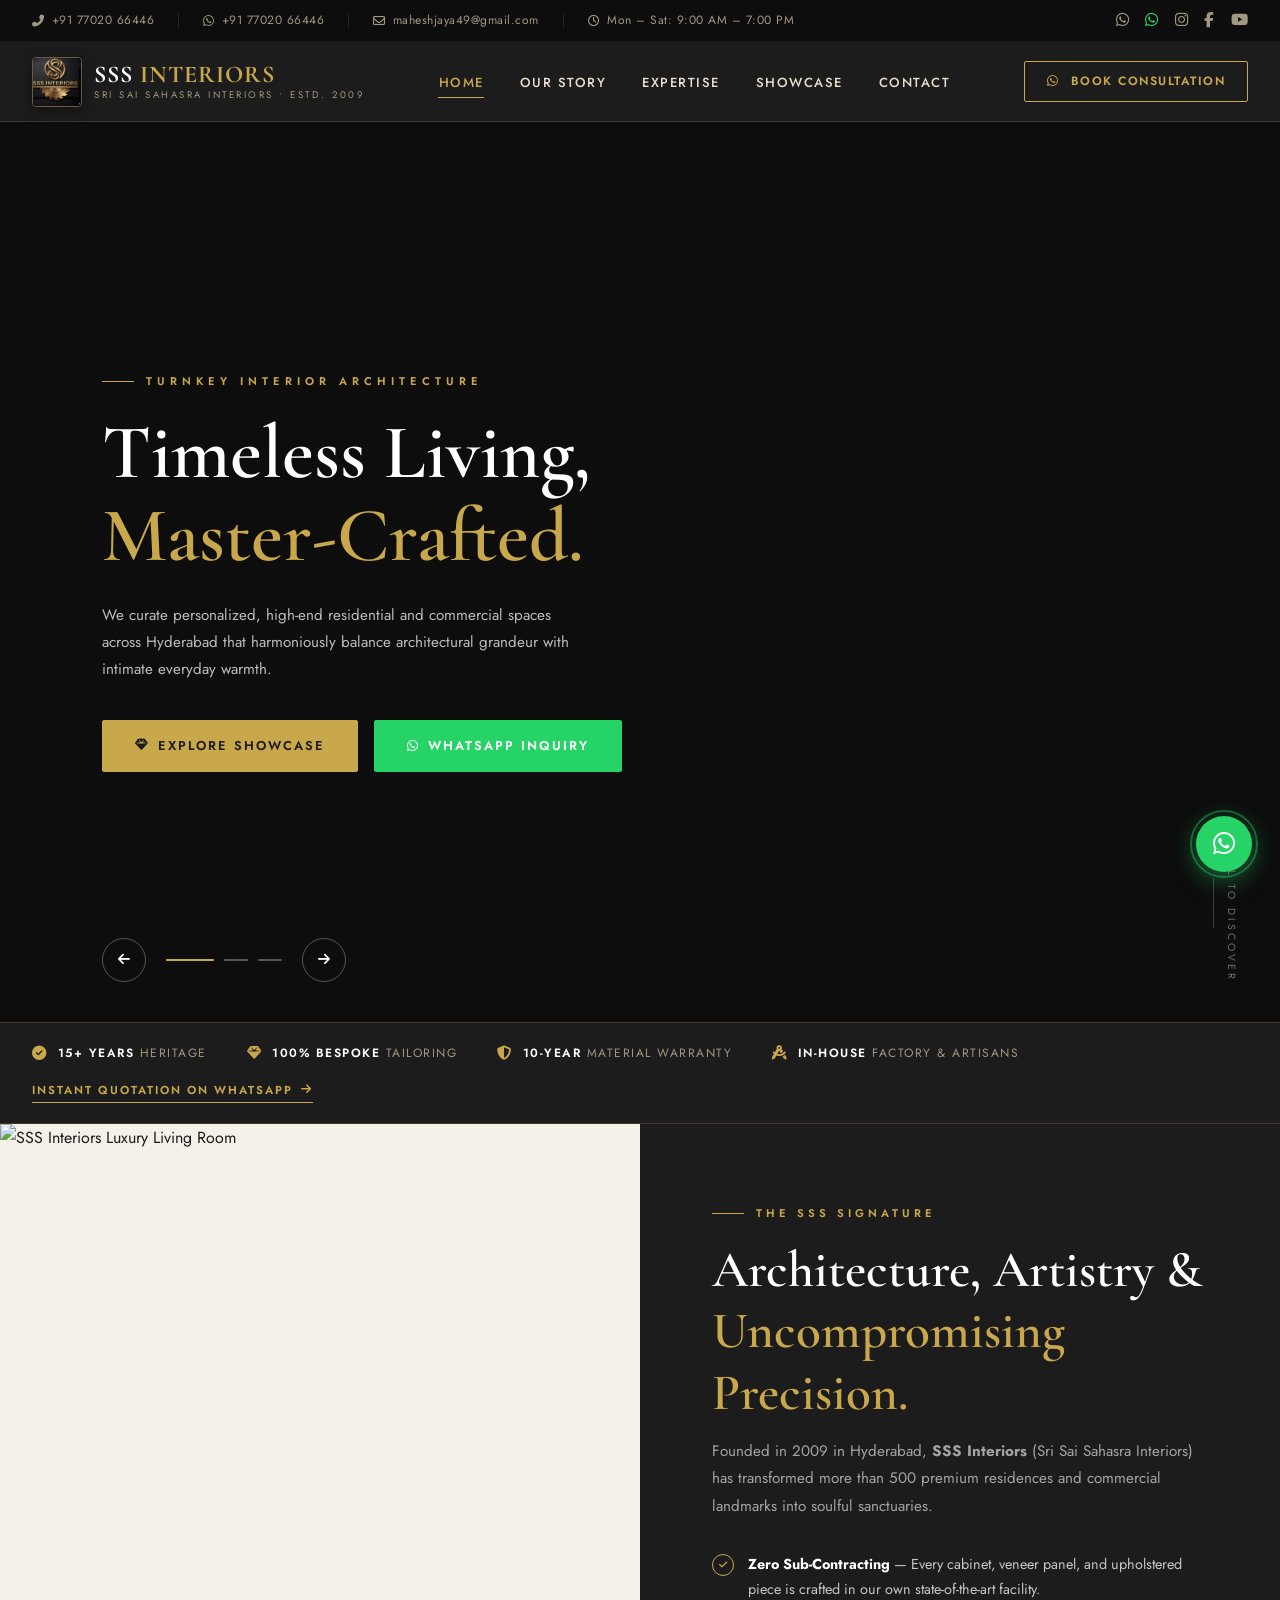
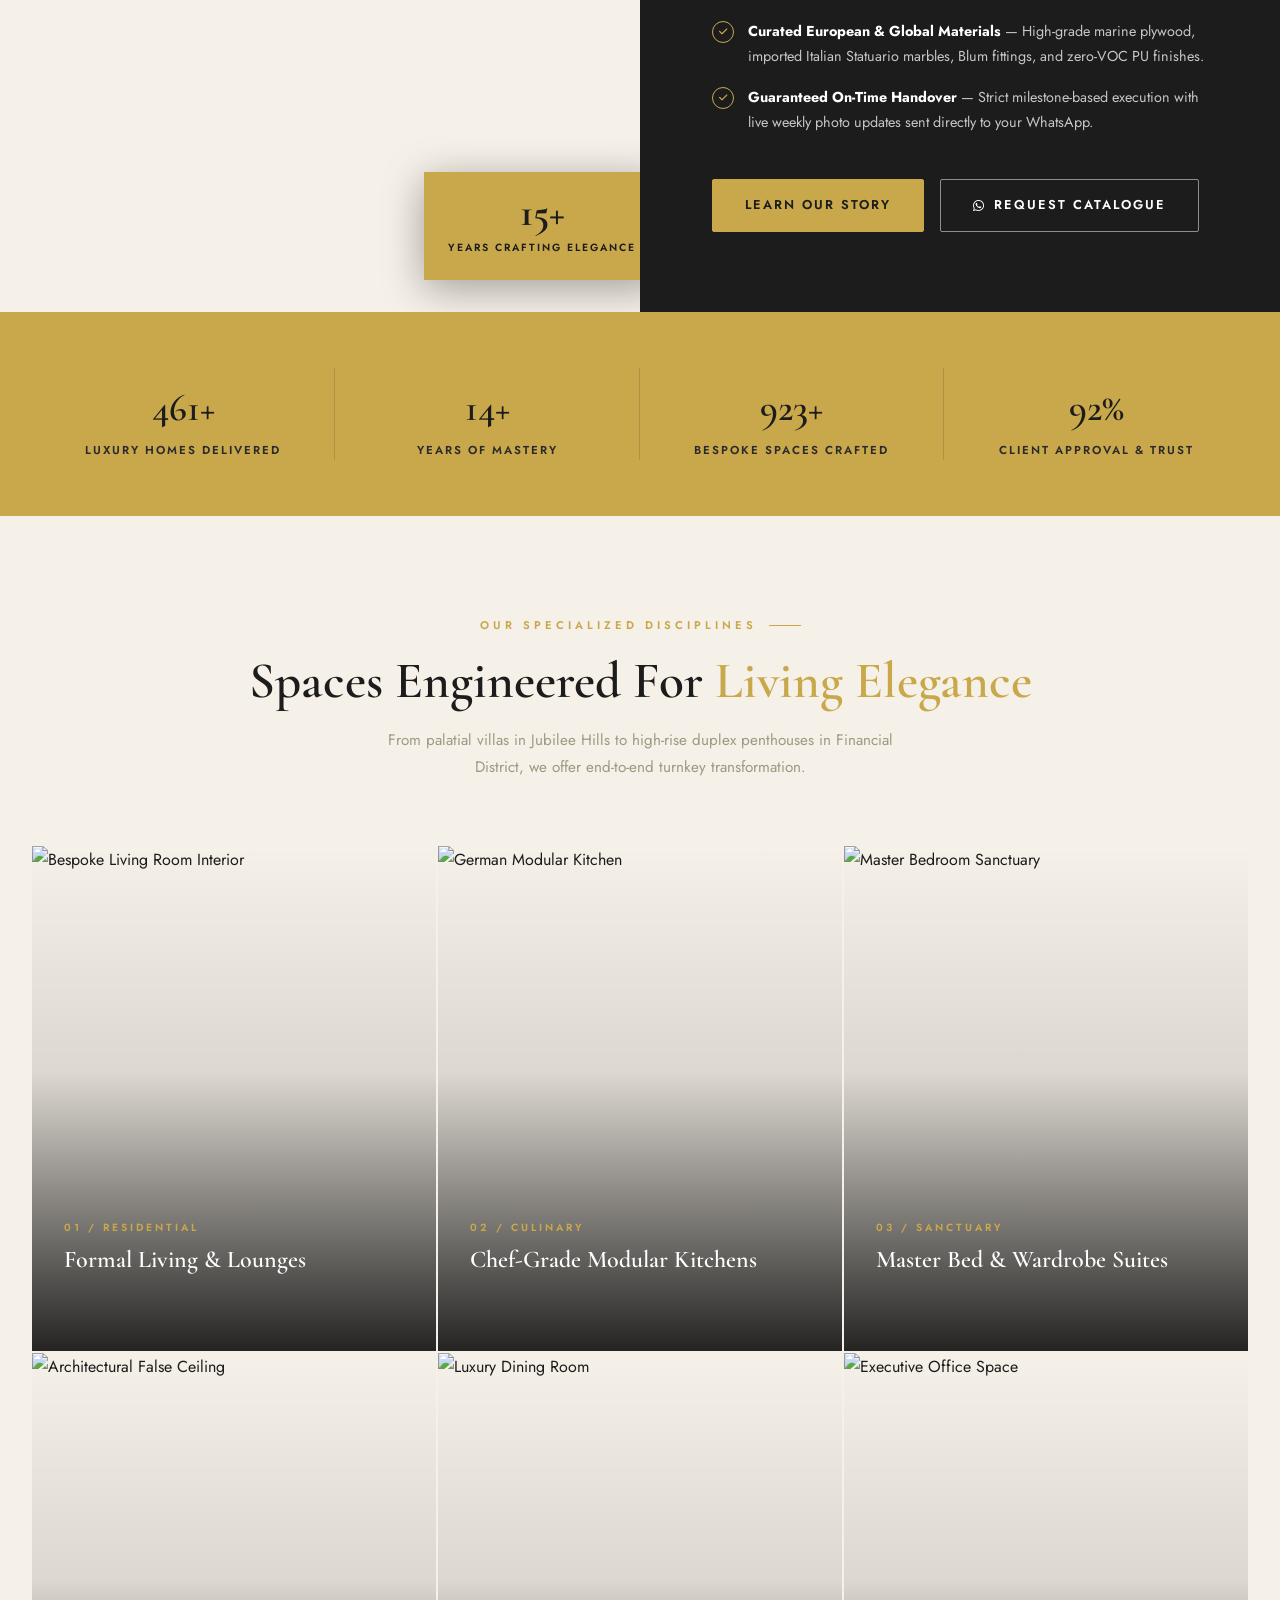
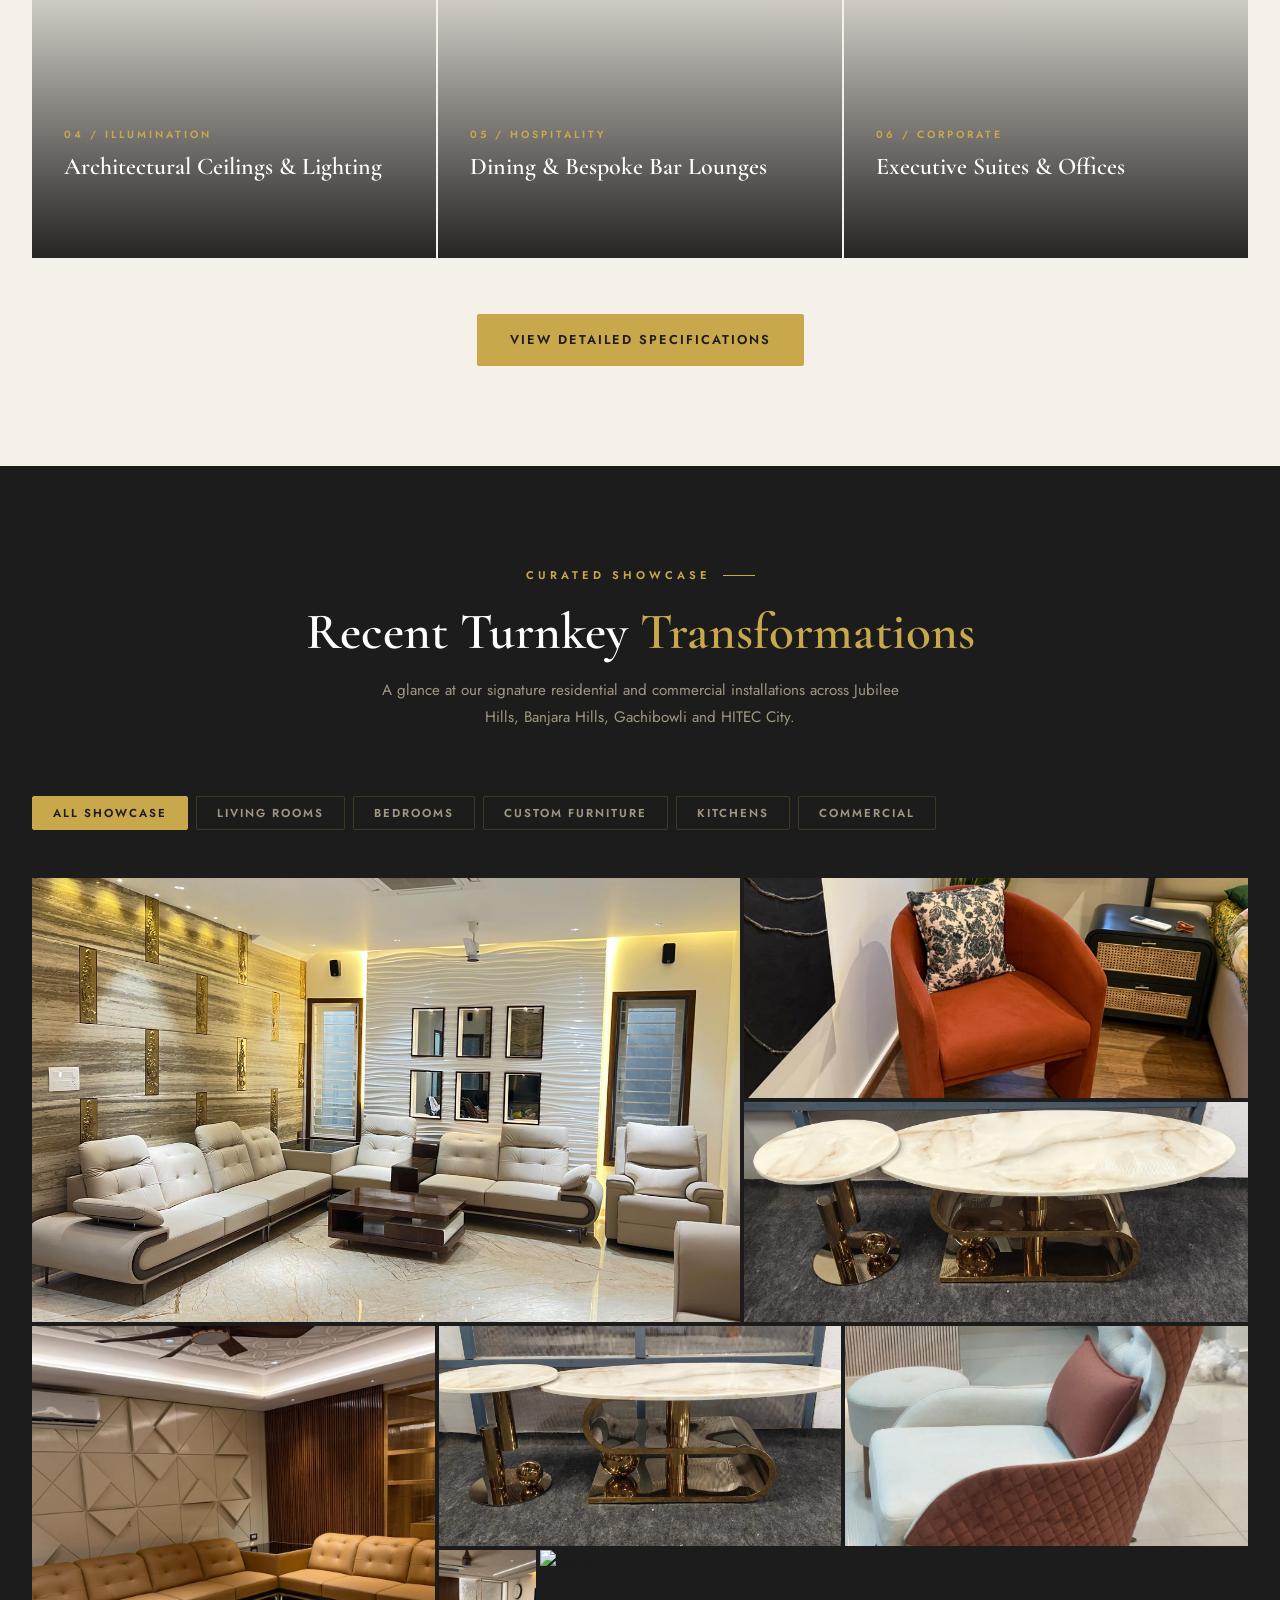
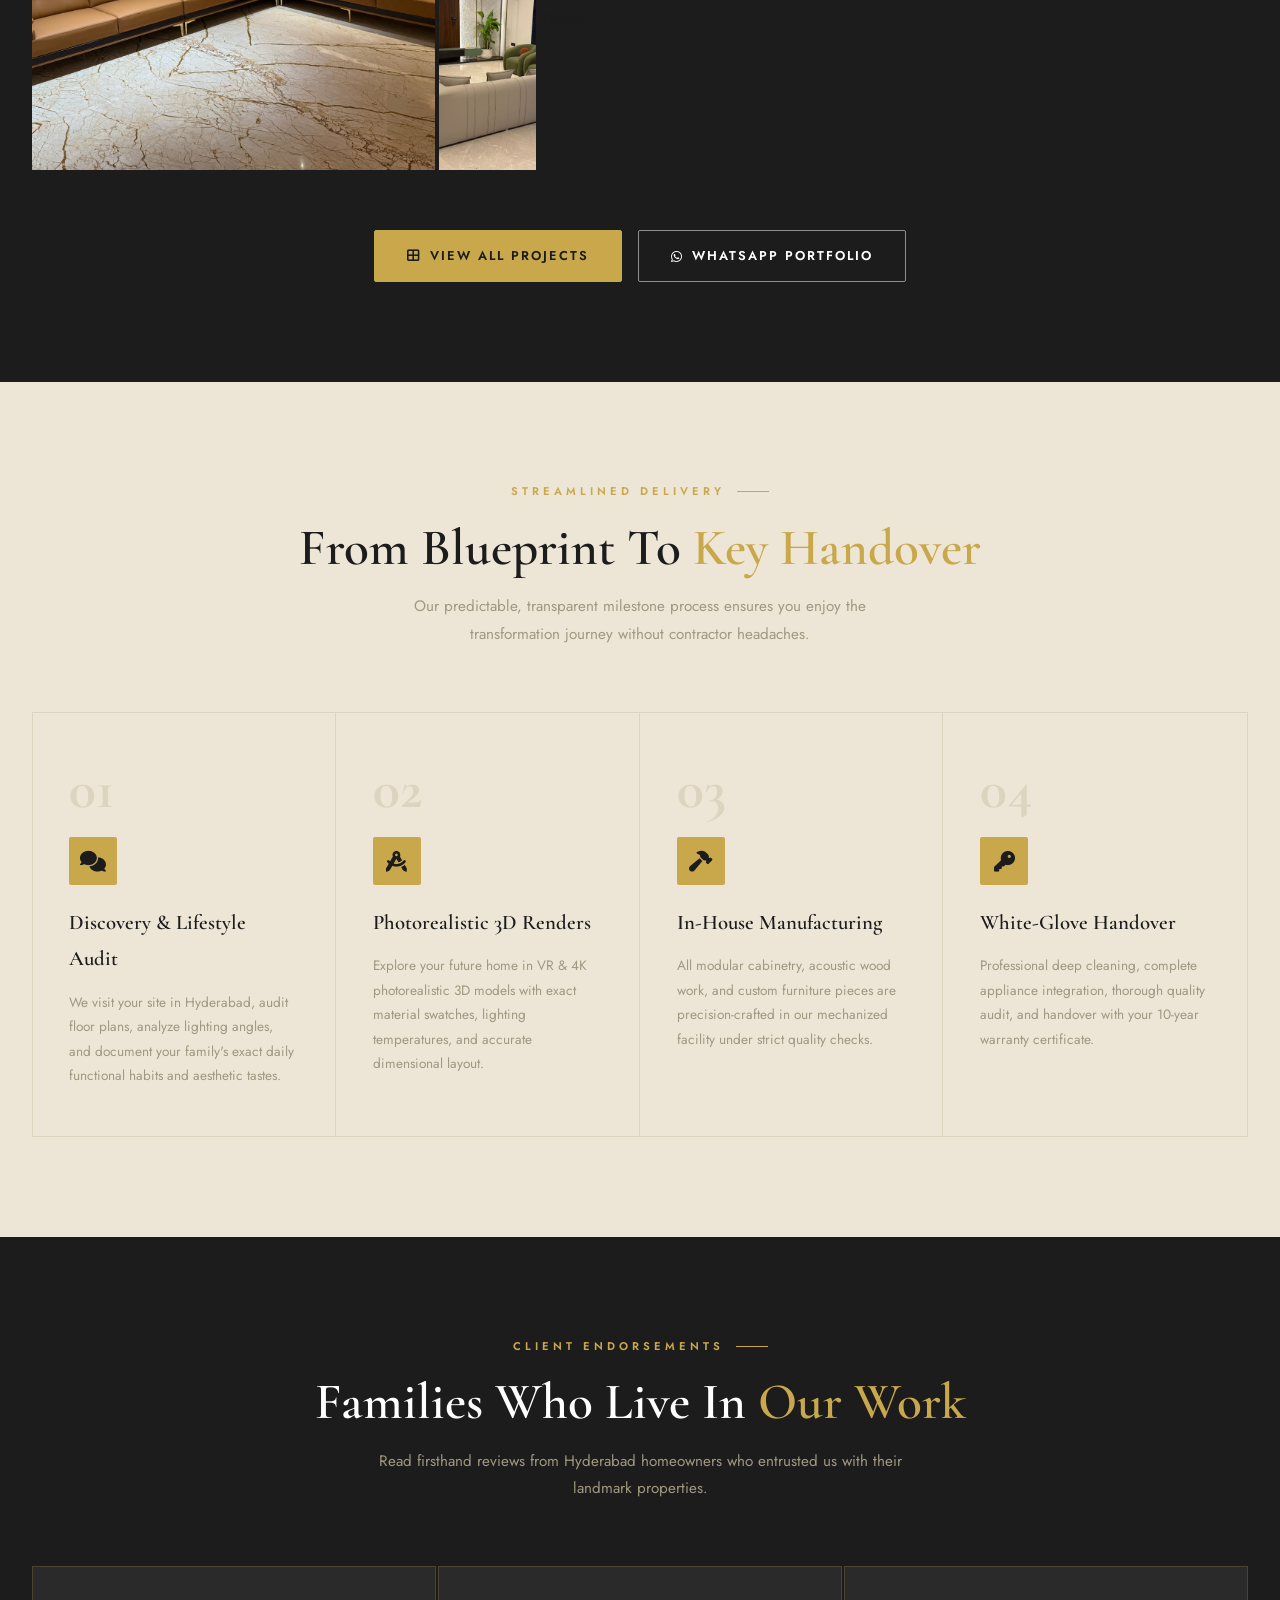
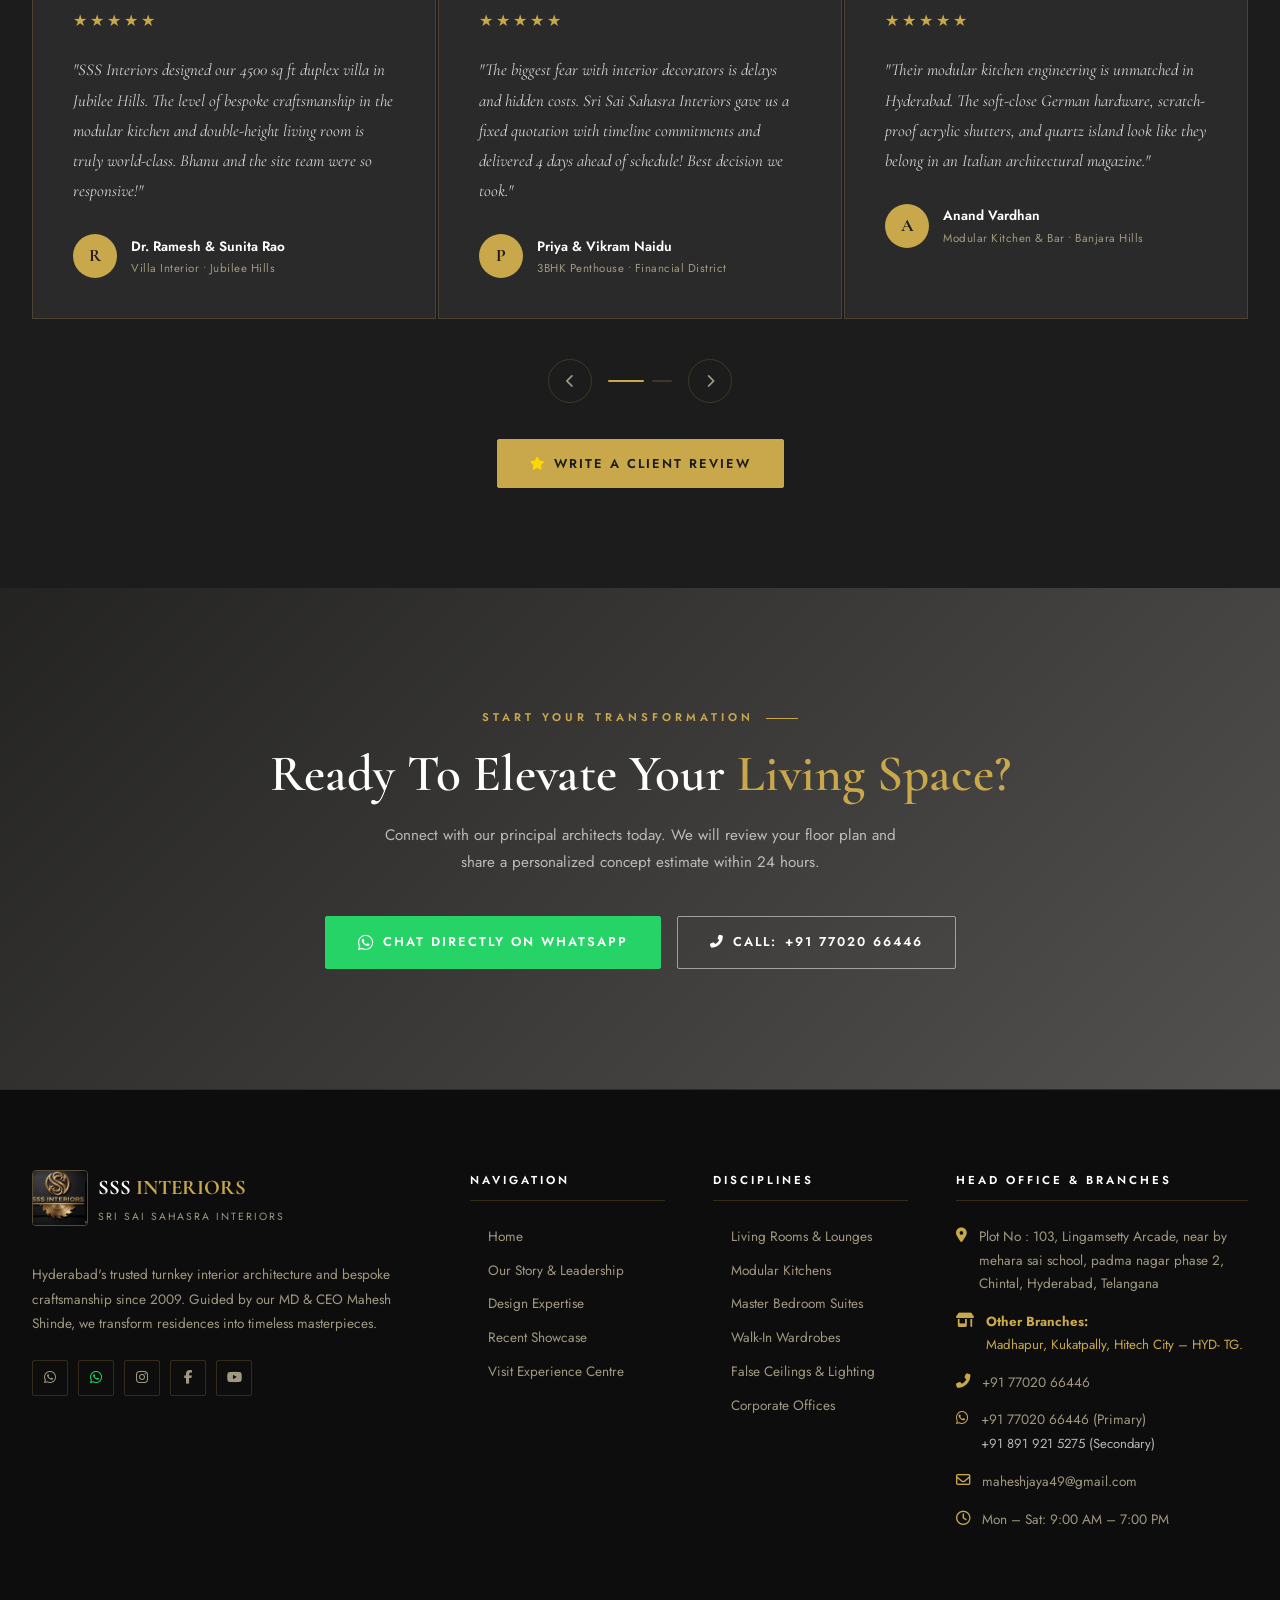
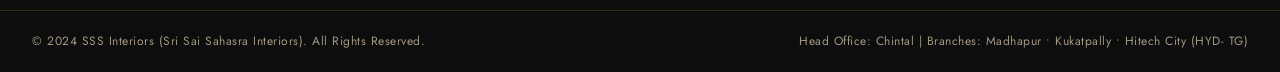
==== commit 30989234: "commming final copy" ====
--- a/index.html
+++ b/index.html
@@ -351,70 +351,91 @@
       <div class="portfolio-filter" data-reveal>
         <button class="pf-btn active" data-filter="all">All Showcase</button>
         <button class="pf-btn" data-filter="living">Living Rooms</button>
+        <button class="pf-btn" data-filter="bedroom">Bedrooms</button>
+        <button class="pf-btn" data-filter="furniture">Custom Furniture</button>
         <button class="pf-btn" data-filter="kitchen">Kitchens</button>
-        <button class="pf-btn" data-filter="bedroom">Bedrooms</button>
         <button class="pf-btn" data-filter="commercial">Commercial</button>
       </div>
 
       <!-- Asymmetrical Editorial Grid -->
       <div class="portfolio-grid">
 
-        <!-- Card 1 (Large hero piece) -->
+        <!-- Card 1 (Large hero piece - Real Completed Living Room) -->
         <div class="p-card" data-category="living" data-reveal>
-          <img src="https://images.unsplash.com/photo-1600210492486-724fe5c67fb0?w=1000&q=85" alt="Jubilee Hills Luxury Villa Living" loading="lazy" />
+          <img src="assets/images/projects/living-room/living-room-10.jpg" alt="Signature Hall with 3D Textured Panels & Curved Sofas" loading="lazy" />
           <div class="p-card-info">
-            <span class="p-card-cat">Living Room • Jubilee Hills</span>
-            <h4 class="p-card-title">The Royal Villa Residency</h4>
+            <span class="p-card-cat">Living Room &amp; Hall</span>
+            <h4 class="p-card-title">3D Wave Wall &amp; Curved Sectional Hall</h4>
             <span class="p-card-view"><i class="fas fa-expand-alt"></i> View Full Space</span>
           </div>
         </div>
 
-        <!-- Card 2 -->
+        <!-- Card 2 (Real Completed Master Bedroom) -->
+        <div class="p-card" data-category="bedroom" data-reveal data-delay="100">
+          <img src="assets/images/projects/bedroom/bedroom-corner-01.jpg" alt="Master Bedroom Cane Bedside and Velvet Armchair" loading="lazy" />
+          <div class="p-card-info">
+            <span class="p-card-cat">Bedroom • Master Suite</span>
+            <h4 class="p-card-title">Cane Bedside &amp; Reading Sanctuary</h4>
+            <span class="p-card-view"><i class="fas fa-expand-alt"></i> View Full Space</span>
+          </div>
+        </div>
+
+        <!-- Card 3 (Real Completed Custom Furniture) -->
+        <div class="p-card" data-category="furniture" data-reveal data-delay="200">
+          <img src="assets/images/projects/furniture/coffee-table-02.jpg" alt="Statuario Marble & Gold S-Curve Coffee Table" loading="lazy" />
+          <div class="p-card-info">
+            <span class="p-card-cat">Custom Furniture • Center Tables</span>
+            <h4 class="p-card-title">Marble Top Gold S-Curve Coffee Table</h4>
+            <span class="p-card-view"><i class="fas fa-expand-alt"></i> View Full Space</span>
+          </div>
+        </div>
+
+        <!-- Card 4 (Real Completed Living Room) -->
+        <div class="p-card" data-category="living" data-reveal>
+          <img src="assets/images/projects/living-room/living-room-04.jpg" alt="Tan Leather Sectional Sofa & Wood Wall" loading="lazy" />
+          <div class="p-card-info">
+            <span class="p-card-cat">Living Room • Sectionals</span>
+            <h4 class="p-card-title">Tan Leather L-Sofa &amp; Geometric Wall</h4>
+            <span class="p-card-view"><i class="fas fa-expand-alt"></i> View Full Space</span>
+          </div>
+        </div>
+
+        <!-- Card 5 (Real Completed Custom Furniture) -->
+        <div class="p-card" data-category="furniture" data-reveal data-delay="100">
+          <img src="assets/images/projects/furniture/coffee-table-05.jpg" alt="Luxury Marble & Sculptural Gold Ball Base Table" loading="lazy" />
+          <div class="p-card-info">
+            <span class="p-card-cat">Custom Furniture • Center Tables</span>
+            <h4 class="p-card-title">Marble Top Sculptural Gold Sphere Table</h4>
+            <span class="p-card-view"><i class="fas fa-expand-alt"></i> View Full Space</span>
+          </div>
+        </div>
+
+        <!-- Card 6 (Real Completed Lounge / Bedroom) -->
+        <div class="p-card" data-category="bedroom" data-reveal data-delay="200">
+          <img src="assets/images/projects/bedroom/accent-lounge-01.jpg" alt="Tufted Wingback Accent Lounge Chair" loading="lazy" />
+          <div class="p-card-info">
+            <span class="p-card-cat">Bedroom &amp; Lounge • Seating</span>
+            <h4 class="p-card-title">Tufted Wingback Accent Chair &amp; Ottoman</h4>
+            <span class="p-card-view"><i class="fas fa-expand-alt"></i> View Full Space</span>
+          </div>
+        </div>
+
+        <!-- Card 7 (Real Completed Living Room) -->
+        <div class="p-card" data-category="living" data-reveal>
+          <img src="assets/images/projects/living-room/living-room-01.jpg" alt="Modern Living Room with Wood Panel Backdrop" loading="lazy" />
+          <div class="p-card-info">
+            <span class="p-card-cat">Living Room • Formal Hall</span>
+            <h4 class="p-card-title">Modern Sofa with Backlit Wood Panel</h4>
+            <span class="p-card-view"><i class="fas fa-expand-alt"></i> View Full Space</span>
+          </div>
+        </div>
+
+        <!-- Card 8 (Modular Kitchen) -->
         <div class="p-card" data-category="kitchen" data-reveal data-delay="100">
           <img src="https://images.unsplash.com/photo-1556911220-e15b29be8c8f?w=800&q=80" alt="Island Modular Kitchen" loading="lazy" />
           <div class="p-card-info">
-            <span class="p-card-cat">Kitchen • Banjara Hills</span>
-            <h4 class="p-card-title">Statuario Marble Island Kitchen</h4>
-            <span class="p-card-view"><i class="fas fa-expand-alt"></i> View Full Space</span>
-          </div>
-        </div>
-
-        <!-- Card 3 -->
-        <div class="p-card" data-category="bedroom" data-reveal data-delay="200">
-          <img src="https://images.unsplash.com/photo-1540518614846-7eded433c457?w=800&q=80" alt="Master Suite Bedroom" loading="lazy" />
-          <div class="p-card-info">
-            <span class="p-card-cat">Bedroom • Gachibowli</span>
-            <h4 class="p-card-title">Fluted Oak Master Suite</h4>
-            <span class="p-card-view"><i class="fas fa-expand-alt"></i> View Full Space</span>
-          </div>
-        </div>
-
-        <!-- Card 4 -->
-        <div class="p-card" data-category="commercial" data-reveal>
-          <img src="https://images.unsplash.com/photo-1497366216548-37526070297c?w=800&q=80" alt="Corporate Office Boardroom" loading="lazy" />
-          <div class="p-card-info">
-            <span class="p-card-cat">Commercial • HITEC City</span>
-            <h4 class="p-card-title">Fintech Headquarters Suite</h4>
-            <span class="p-card-view"><i class="fas fa-expand-alt"></i> View Full Space</span>
-          </div>
-        </div>
-
-        <!-- Card 5 -->
-        <div class="p-card" data-category="living" data-reveal data-delay="100">
-          <img src="https://images.unsplash.com/photo-1586023492125-27b2c045efd7?w=800&q=80" alt="Minimalist Drawing Room" loading="lazy" />
-          <div class="p-card-info">
-            <span class="p-card-cat">Living Room • Madhapur</span>
-            <h4 class="p-card-title">The Sky Duplex Penthouse</h4>
-            <span class="p-card-view"><i class="fas fa-expand-alt"></i> View Full Space</span>
-          </div>
-        </div>
-
-        <!-- Card 6 -->
-        <div class="p-card" data-category="kitchen" data-reveal data-delay="200">
-          <img src="https://images.unsplash.com/photo-1565538810643-b5bdb714032a?w=800&q=80" alt="Open Concept Kitchen" loading="lazy" />
-          <div class="p-card-info">
-            <span class="p-card-cat">Kitchen • Kokapet</span>
-            <h4 class="p-card-title">Matte Graphite & Teak Kitchen</h4>
+            <span class="p-card-cat">Kitchen • Modular Showcase</span>
+            <h4 class="p-card-title">Statuario Island Gourmet Kitchen</h4>
             <span class="p-card-view"><i class="fas fa-expand-alt"></i> View Full Space</span>
           </div>
         </div>
@@ -582,6 +603,61 @@
         <button class="t-btn" id="t-next" aria-label="Next Reviews"><i class="fas fa-chevron-right"></i></button>
       </div>
 
+      <!-- Add Review Action Button -->
+      <div style="text-align:center;margin-top:36px;" data-reveal>
+        <button class="btn btn-gold" id="openReviewModalBtn">
+          <i class="fas fa-star" style="color:#ffd700;"></i> Write A Client Review
+        </button>
+      </div>
+
+    </div>
+
+    <!-- Interactive Customer Review Modal -->
+    <div class="review-modal-backdrop" id="reviewModal">
+      <div class="review-modal-card">
+        <button class="review-modal-close" id="closeReviewModalBtn" aria-label="Close Review Dialog">&times;</button>
+        <span class="sec-eyebrow" style="color:var(--gold);">Client Experience</span>
+        <h3 class="review-modal-title">Share Your Review With SSS Interiors</h3>
+        <p class="review-modal-desc">Tell us about your home transformation. Your feedback will be published directly on our website.</p>
+        
+        <form id="customerReviewForm" class="review-form">
+          <div class="review-form-group">
+            <label>Rating</label>
+            <div class="star-rating-selector" id="starRatingSelector">
+              <span class="star-opt active" data-val="1">★</span>
+              <span class="star-opt active" data-val="2">★</span>
+              <span class="star-opt active" data-val="3">★</span>
+              <span class="star-opt active" data-val="4">★</span>
+              <span class="star-opt active" data-val="5">★</span>
+            </div>
+            <input type="hidden" id="reviewRatingVal" name="rating" value="5" />
+          </div>
+
+          <div class="review-form-row">
+            <div class="review-form-group">
+              <label for="reviewAuthorName">Your Full Name *</label>
+              <input type="text" id="reviewAuthorName" placeholder="e.g. S. Venkat Reddy" required />
+            </div>
+            <div class="review-form-group">
+              <label for="reviewProjectType">Project &amp; Location *</label>
+              <input type="text" id="reviewProjectType" placeholder="e.g. 3BHK Living Room • Madhapur" required />
+            </div>
+          </div>
+
+          <div class="review-form-group">
+            <label for="reviewComment">Your Feedback &amp; Experience *</label>
+            <textarea id="reviewComment" rows="4" placeholder="How was your interior experience with SSS Interiors?" required></textarea>
+          </div>
+
+          <div id="reviewSuccessMsg" class="review-success-msg" style="display:none;">
+            <i class="fas fa-check-circle"></i> Thank you! Your review has been added to our website.
+          </div>
+
+          <button type="submit" class="btn btn-gold" style="width:100%;margin-top:8px;">
+            <i class="fas fa-paper-plane"></i> Submit &amp; Publish Review
+          </button>
+        </form>
+      </div>
     </div>
   </section>
 
@@ -620,7 +696,7 @@
             </div>
           </div>
           <p class="footer-about">
-            Hyderabad's trusted turnkey interior architecture and bespoke craftsmanship since 2009. Guided by our MD &amp; CEO Mahesh, we transform residences into timeless masterpieces.
+            Hyderabad's trusted turnkey interior architecture and bespoke craftsmanship since 2009. Guided by our MD &amp; CEO Mahesh Shinde, we transform residences into timeless masterpieces.
           </p>
           <div class="footer-socials">
             <a href="https://wa.me/917702066446" class="footer-social-link cfg-whatsapp-link" target="_blank" aria-label="Primary WhatsApp: 7702066446" title="Primary WhatsApp: 7702066446"><i class="fab fa-whatsapp"></i></a>
--- a/assets/css/style.css
+++ b/assets/css/style.css
@@ -822,6 +822,149 @@
 .t-dot.active { width: 36px; background: var(--gold); }
 
 /* ============================================================
+   CUSTOMER REVIEWS & MODAL ADDITION
+   ============================================================ */
+.review-modal-backdrop {
+  position: fixed;
+  inset: 0;
+  background: rgba(10, 10, 10, 0.85);
+  backdrop-filter: blur(8px);
+  z-index: 9999;
+  display: flex;
+  align-items: center;
+  justify-content: center;
+  padding: 20px;
+  opacity: 0;
+  pointer-events: none;
+  transition: opacity 0.35s ease, visibility 0.35s ease;
+  visibility: hidden;
+}
+.review-modal-backdrop.active {
+  opacity: 1;
+  pointer-events: auto;
+  visibility: visible;
+}
+.review-modal-card {
+  background: var(--charcoal);
+  border: 1px solid var(--gold);
+  border-radius: 4px;
+  max-width: 580px;
+  width: 100%;
+  padding: 40px;
+  position: relative;
+  box-shadow: 0 20px 50px rgba(0, 0, 0, 0.6);
+  transform: translateY(20px);
+  transition: transform 0.35s ease;
+}
+.review-modal-backdrop.active .review-modal-card {
+  transform: translateY(0);
+}
+.review-modal-close {
+  position: absolute;
+  top: 18px;
+  right: 20px;
+  background: none;
+  border: none;
+  color: var(--text-muted);
+  font-size: 2rem;
+  line-height: 1;
+  cursor: pointer;
+  transition: var(--transition);
+}
+.review-modal-close:hover {
+  color: var(--gold);
+}
+.review-modal-title {
+  font-family: var(--font-heading);
+  font-size: 1.5rem;
+  color: var(--white);
+  margin: 6px 0 10px;
+}
+.review-modal-desc {
+  font-size: 0.85rem;
+  color: rgba(255, 255, 255, 0.7);
+  margin-bottom: 24px;
+}
+.review-form-row {
+  display: grid;
+  grid-template-columns: 1fr 1fr;
+  gap: 16px;
+}
+.review-form-group {
+  margin-bottom: 18px;
+}
+.review-form-group label {
+  display: block;
+  font-size: 0.75rem;
+  text-transform: uppercase;
+  letter-spacing: 1px;
+  color: var(--gold);
+  margin-bottom: 6px;
+  font-weight: 600;
+}
+.review-form-group input,
+.review-form-group textarea {
+  width: 100%;
+  background: var(--charcoal-2);
+  border: 1px solid var(--border-dark);
+  color: var(--white);
+  padding: 12px 14px;
+  border-radius: 2px;
+  font-family: inherit;
+  font-size: 0.9rem;
+  outline: none;
+  transition: border-color 0.25s;
+}
+.review-form-group input:focus,
+.review-form-group textarea:focus {
+  border-color: var(--gold);
+}
+.star-rating-selector {
+  display: flex;
+  gap: 8px;
+  font-size: 1.6rem;
+  color: var(--border-dark);
+  cursor: pointer;
+  user-select: none;
+}
+.star-rating-selector .star-opt {
+  transition: color 0.2s, transform 0.2s;
+  color: var(--border-dark);
+}
+.star-rating-selector .star-opt.active,
+.star-rating-selector .star-opt.hover {
+  color: var(--gold);
+}
+.star-rating-selector .star-opt:hover {
+  transform: scale(1.15);
+}
+.review-success-msg {
+  background: rgba(39, 174, 96, 0.15);
+  border: 1px solid #27ae60;
+  color: #2ecc71;
+  padding: 12px 16px;
+  border-radius: 4px;
+  font-size: 0.85rem;
+  margin-bottom: 14px;
+}
+.t-badge-new {
+  display: inline-block;
+  background: var(--gold);
+  color: var(--charcoal);
+  font-size: 0.65rem;
+  font-weight: 700;
+  text-transform: uppercase;
+  letter-spacing: 1px;
+  padding: 2px 6px;
+  border-radius: 2px;
+  margin-bottom: 8px;
+}
+@media (max-width: 600px) {
+  .review-modal-card { padding: 24px; }
+  .review-form-row { grid-template-columns: 1fr; }
+}
+
+/* ============================================================
    CTA BANNER
    ============================================================ */
 .cta-banner {
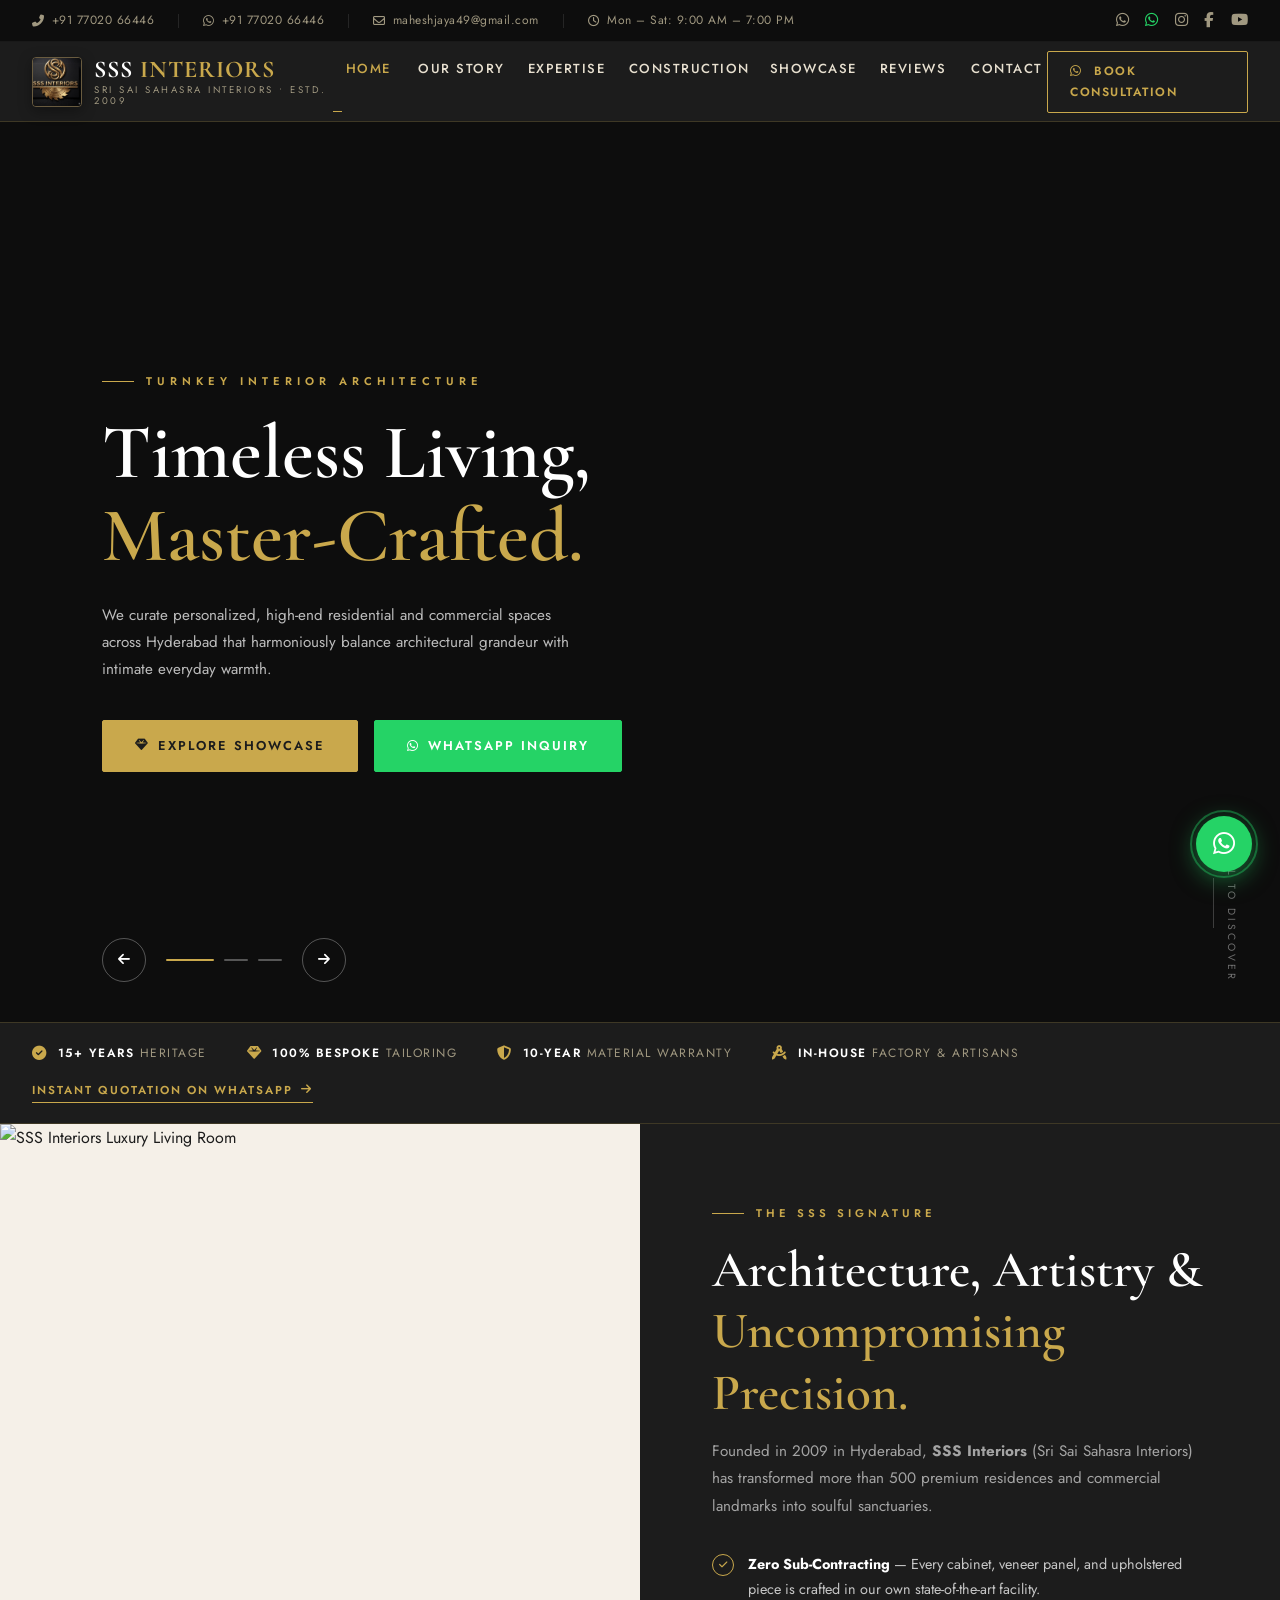
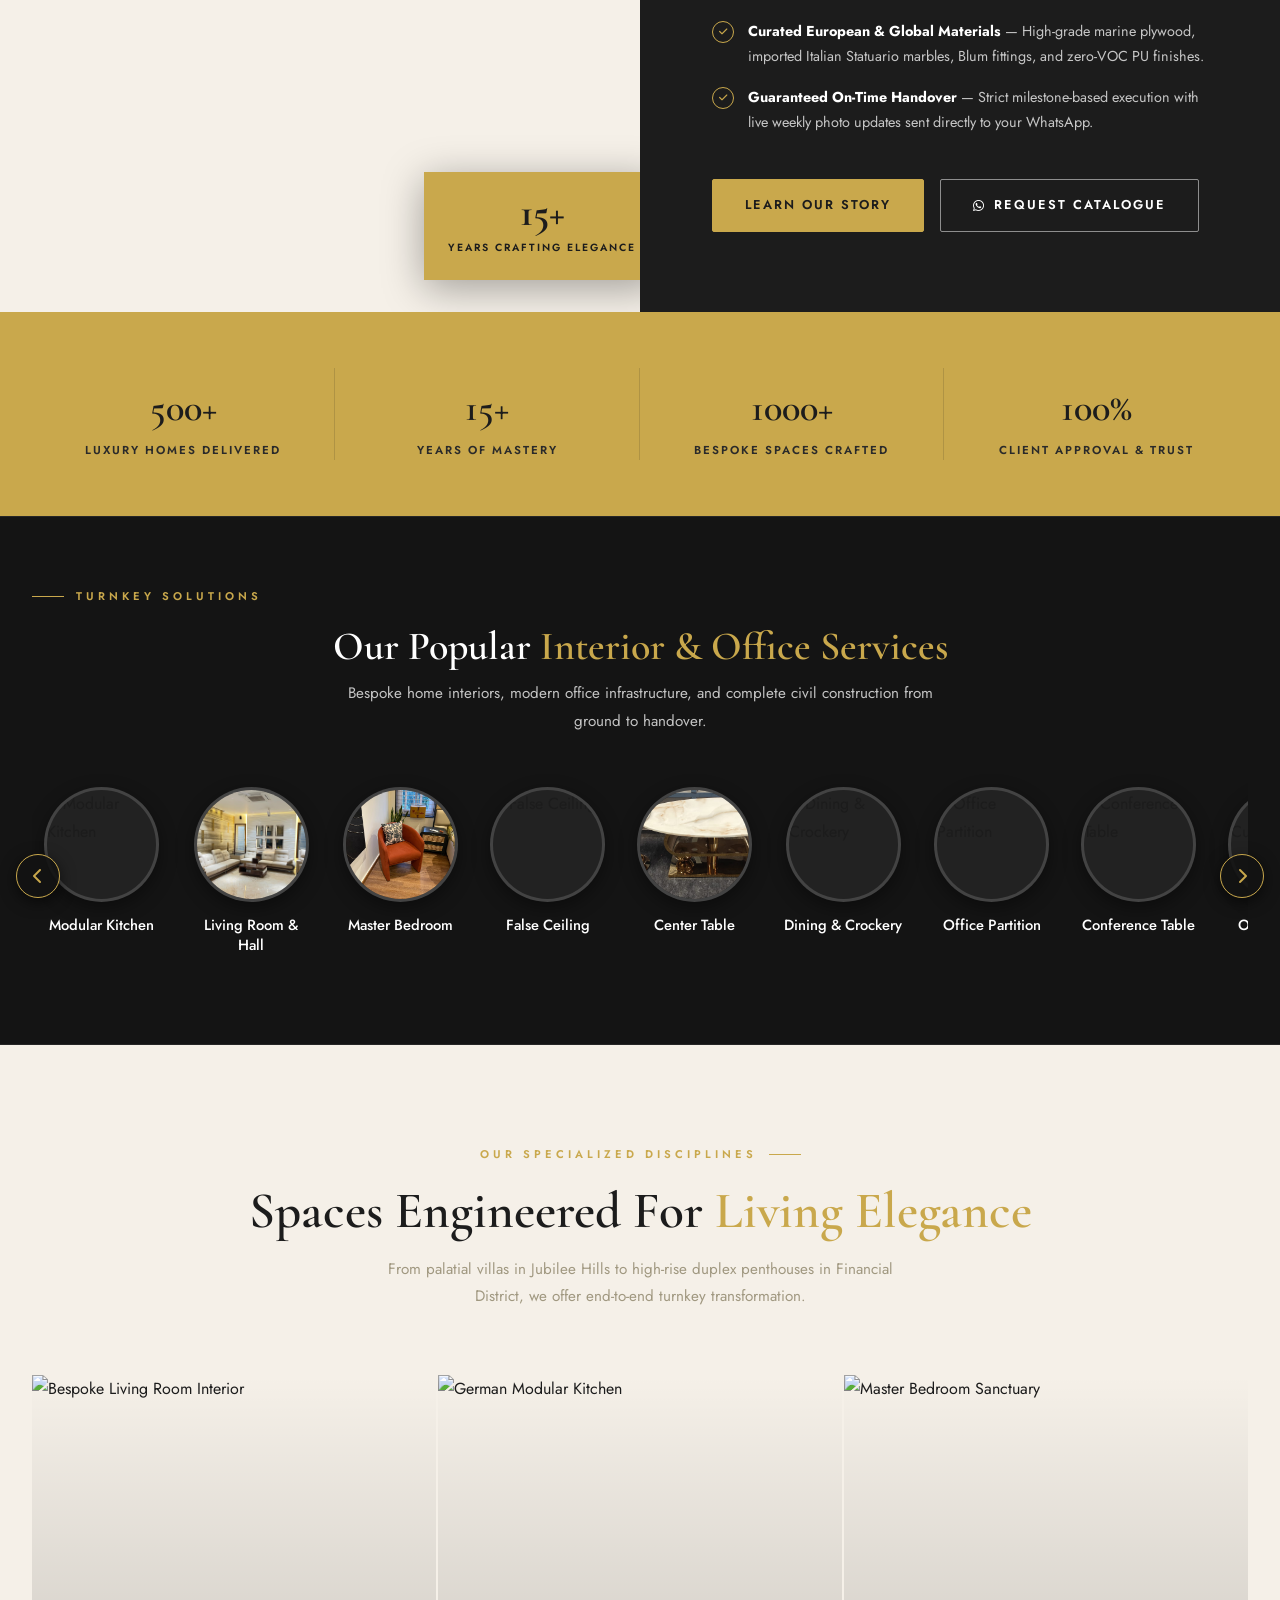
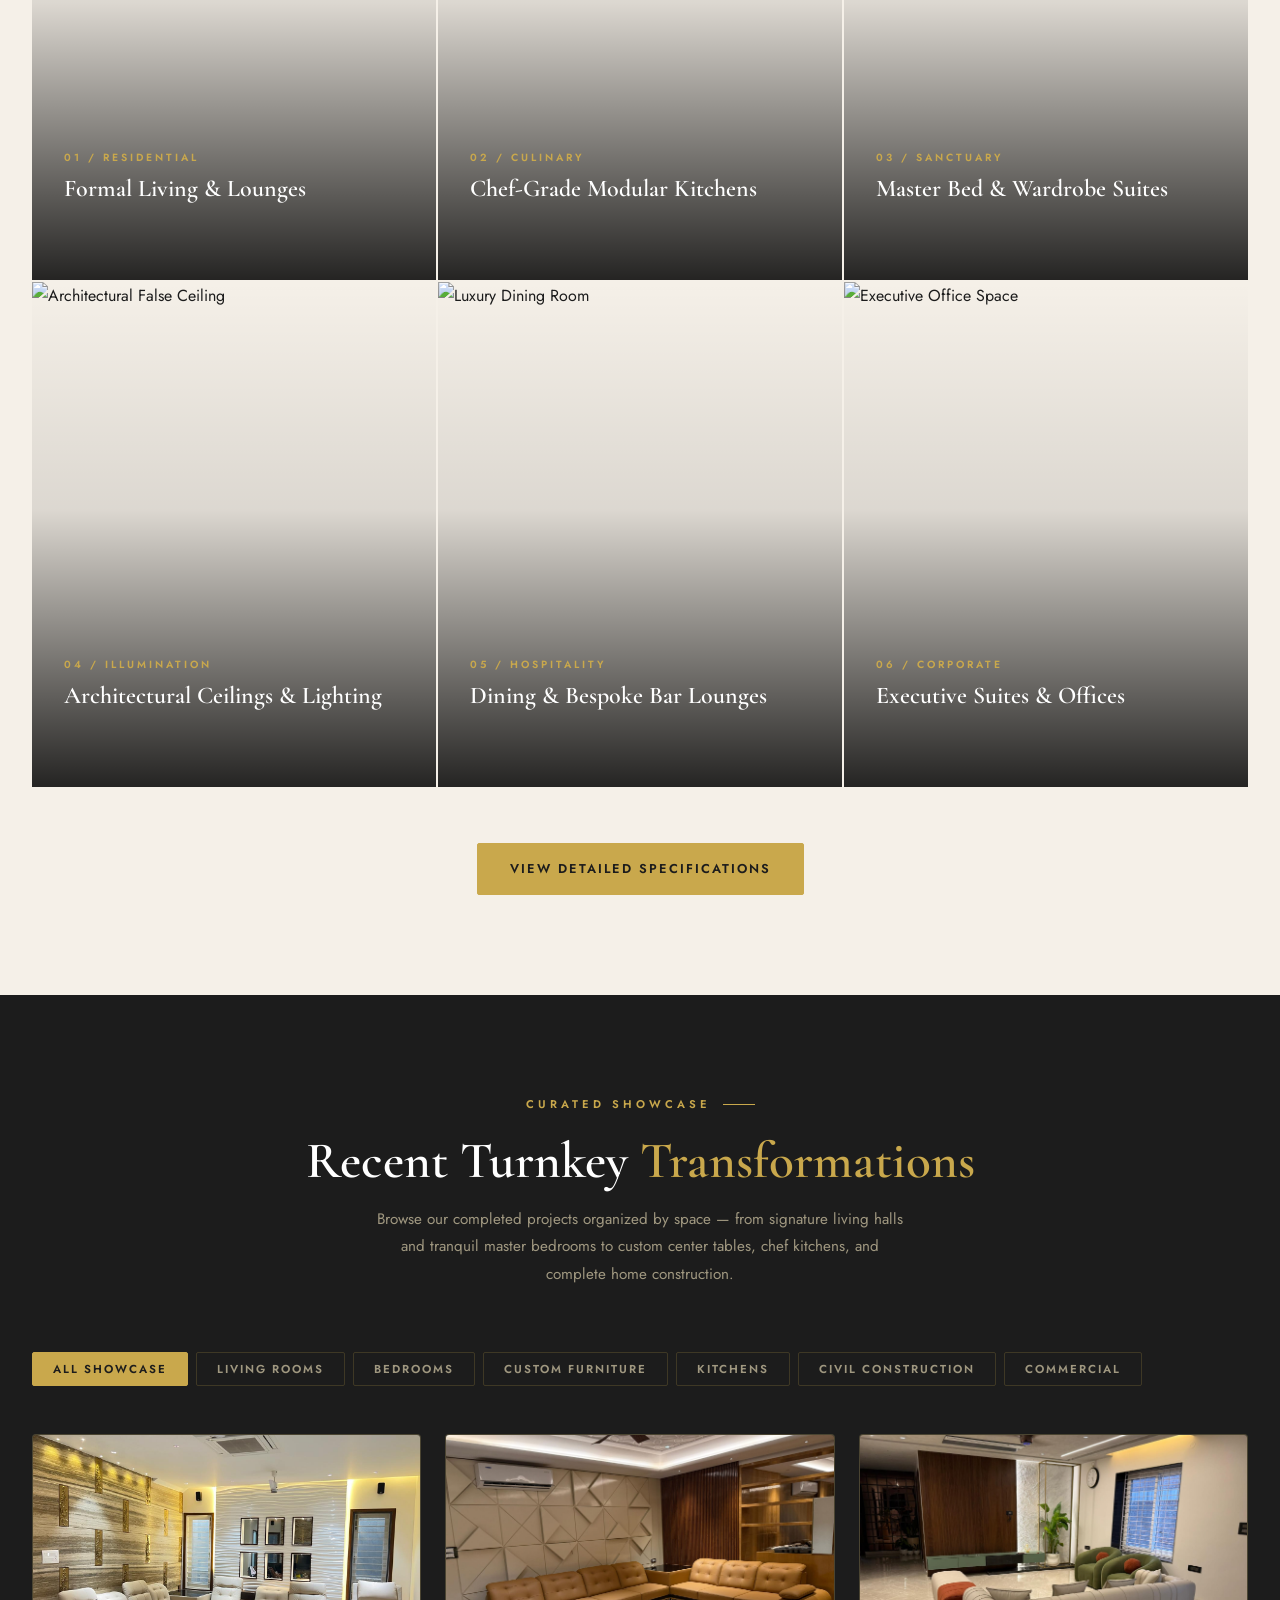
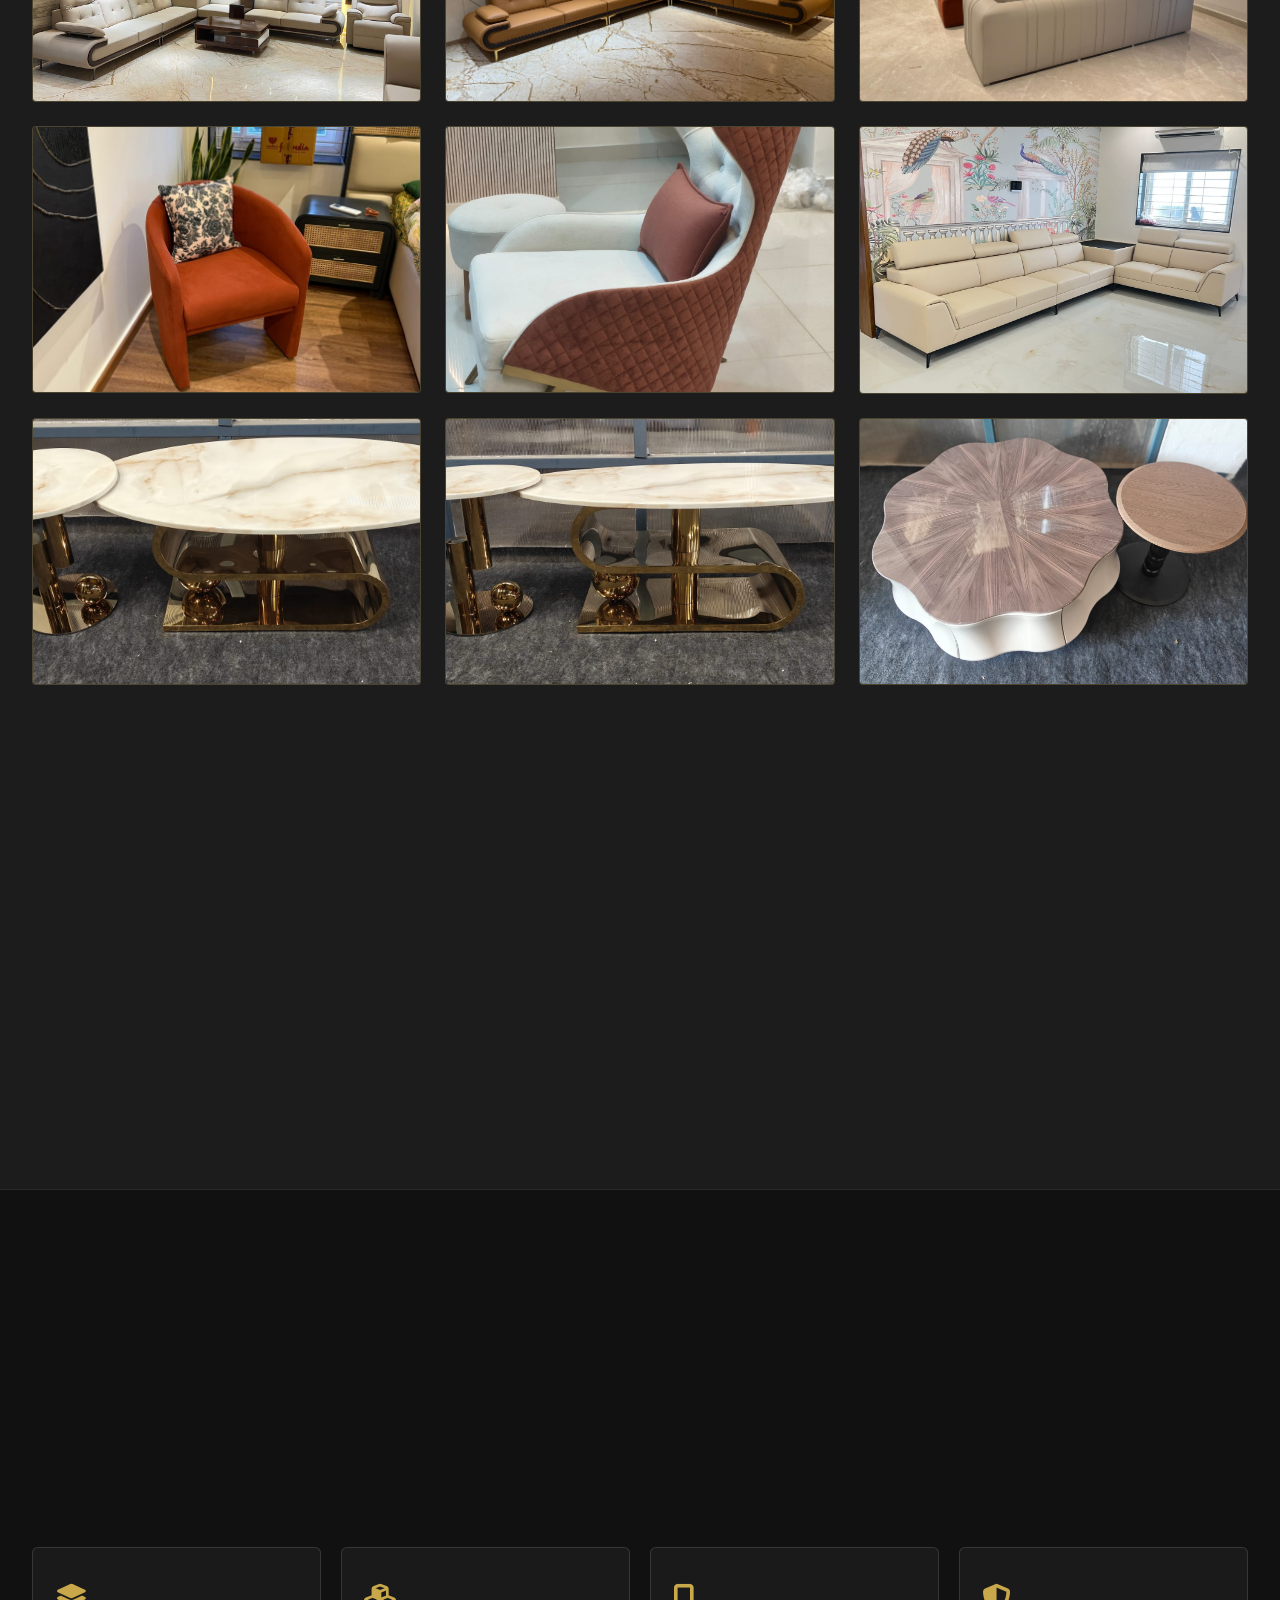
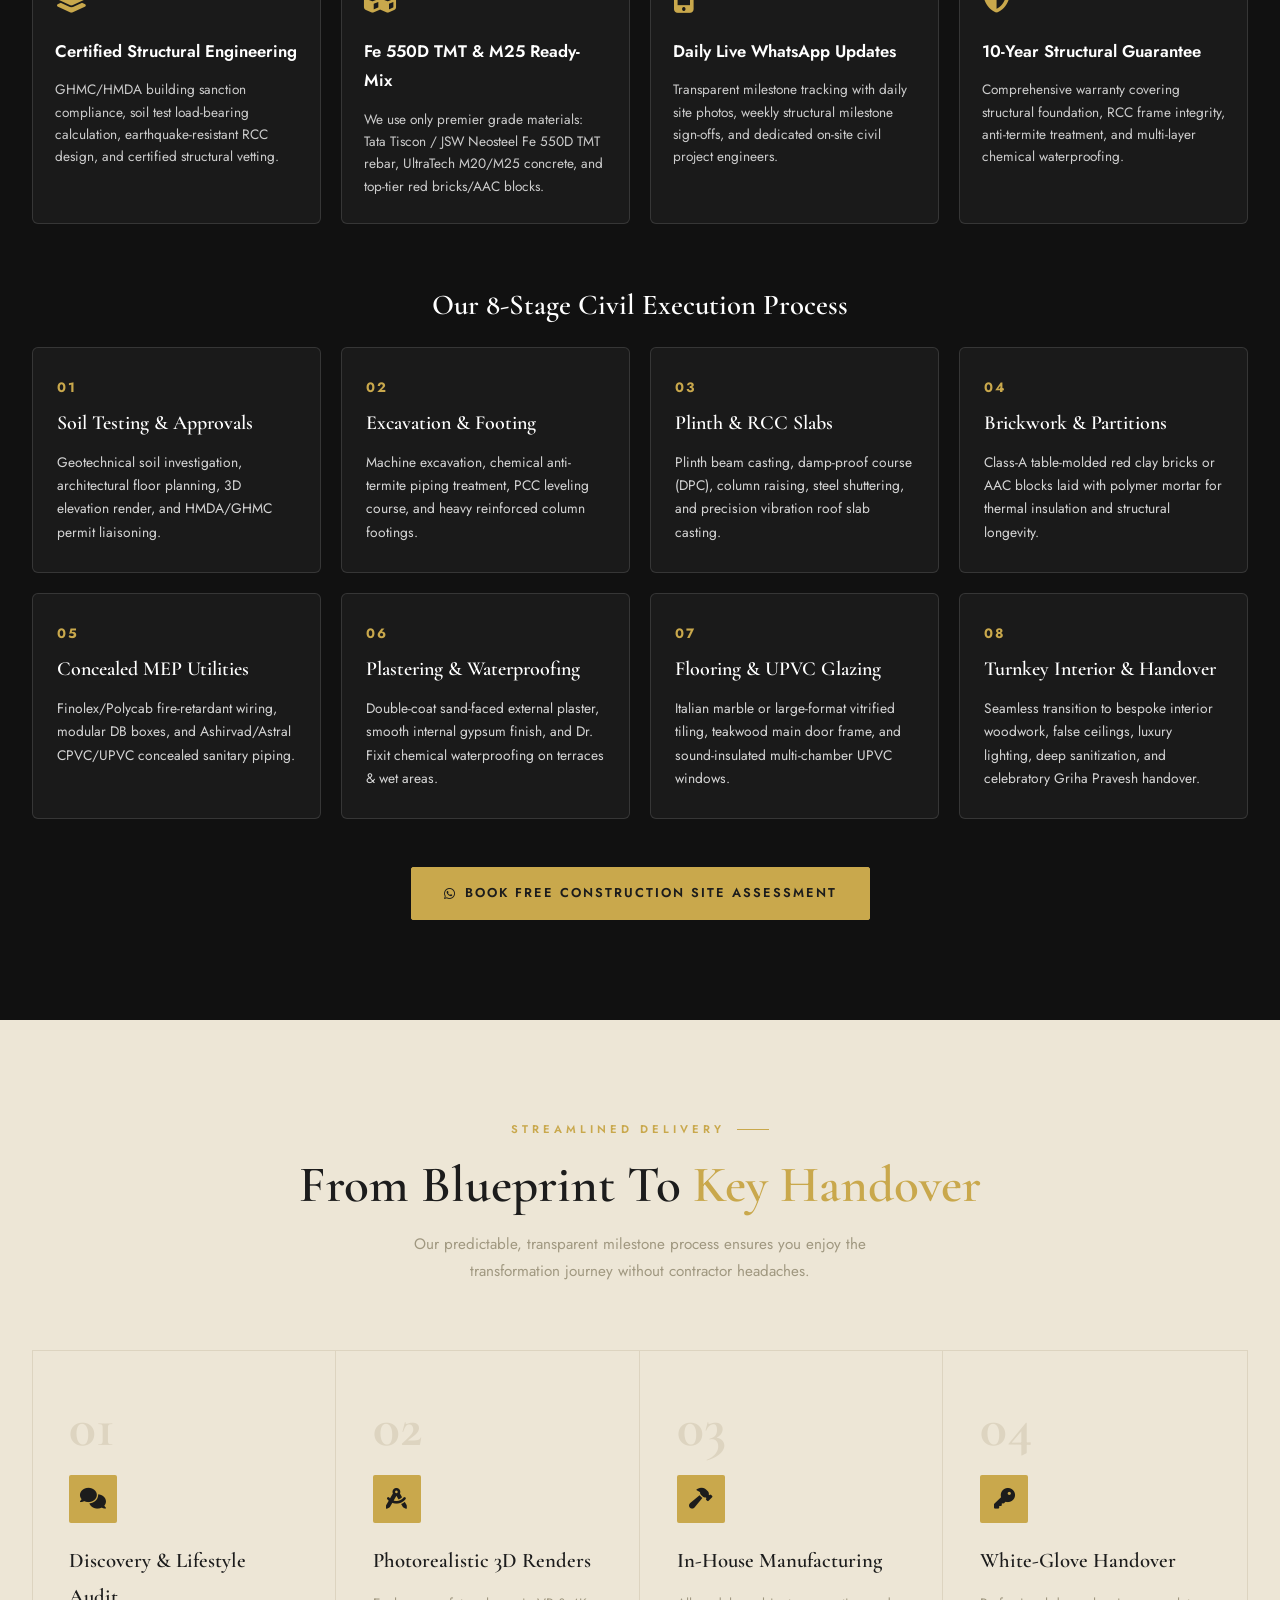
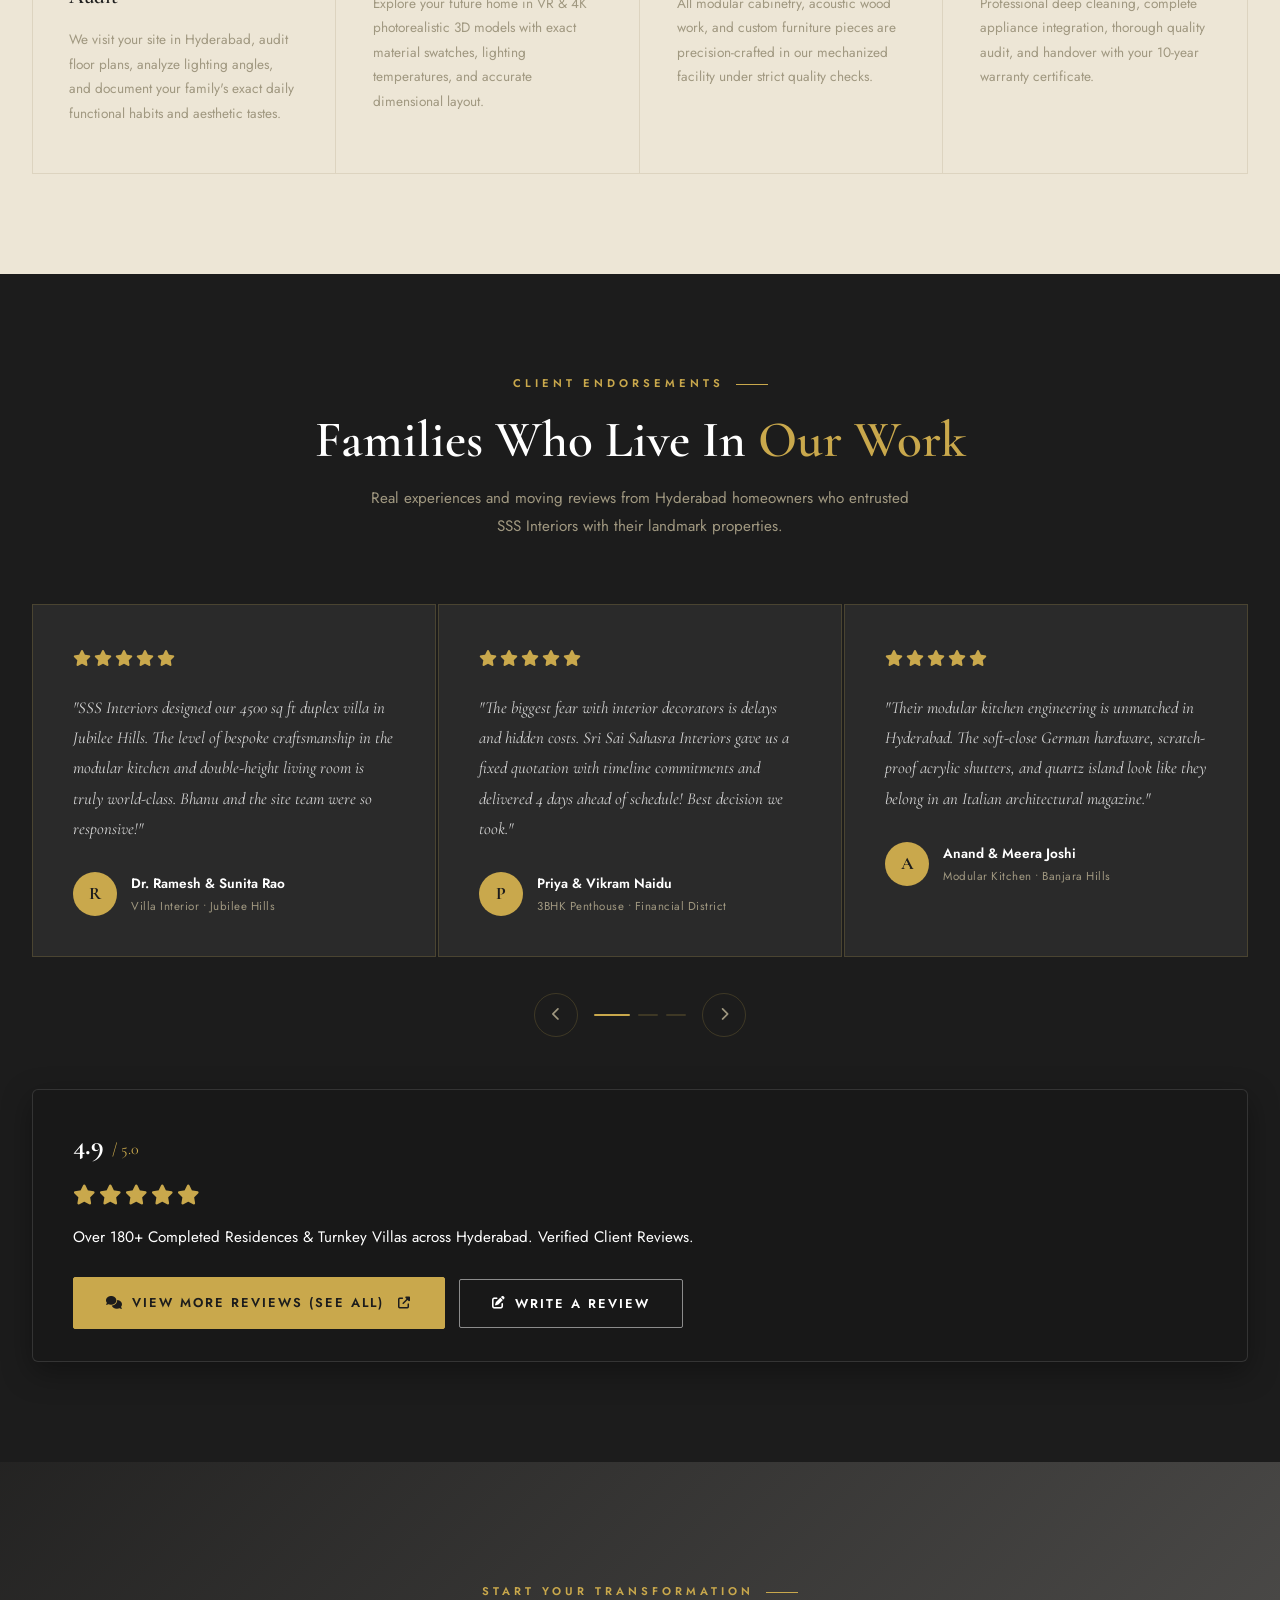
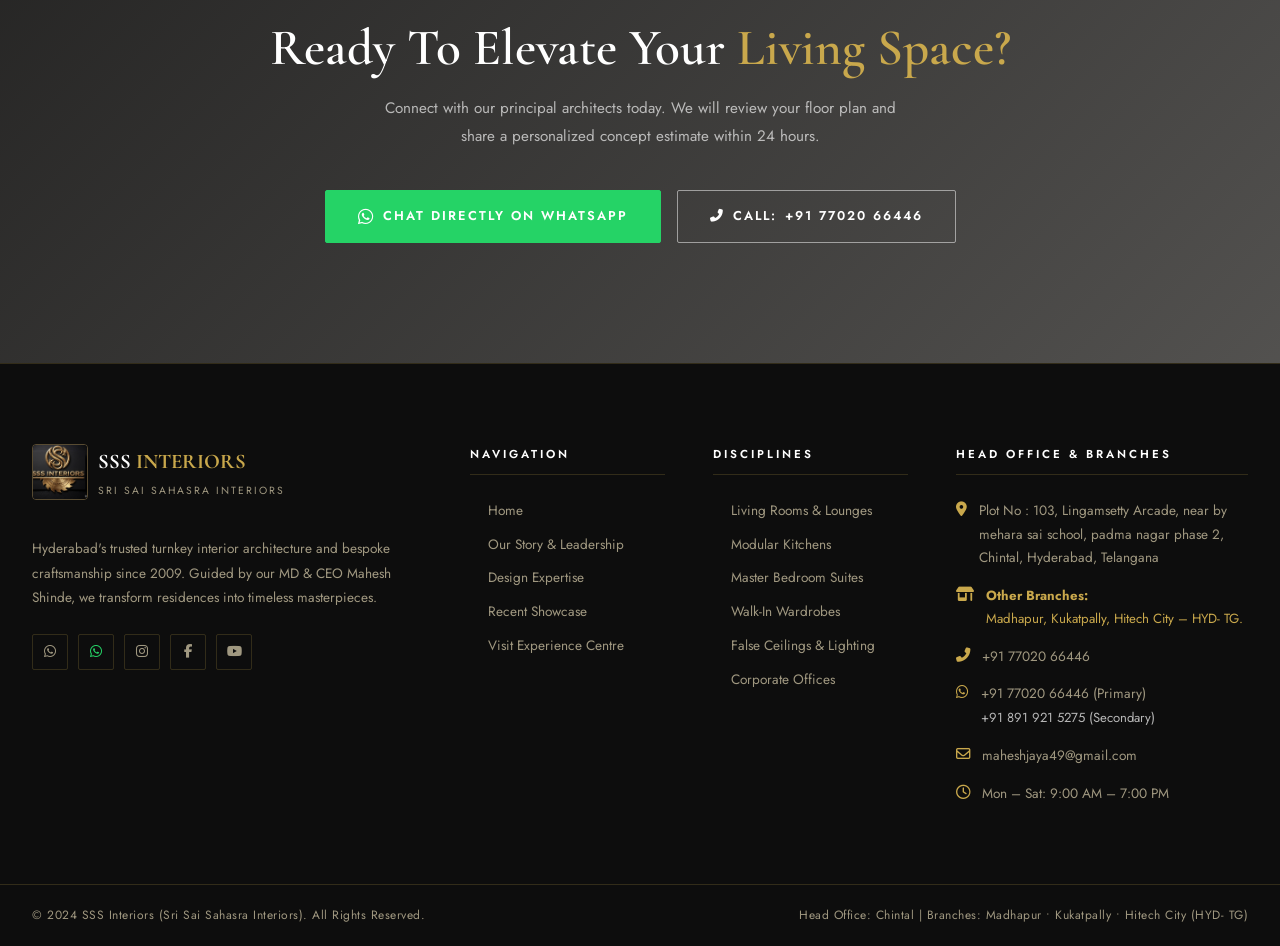
==== commit d45bbfd1: "commming final copy" ====
--- a/index.html
+++ b/index.html
@@ -86,7 +86,9 @@
         <li><a href="index.html" class="active">Home</a></li>
         <li><a href="about.html">Our Story</a></li>
         <li><a href="services.html">Expertise</a></li>
+        <li><a href="#construction">Construction</a></li>
         <li><a href="portfolio.html">Showcase</a></li>
+        <li><a href="reviews.html">Reviews</a></li>
         <li><a href="contact.html">Contact</a></li>
       </ul>
 
@@ -251,6 +253,161 @@
   </section>
 
   <!-- ======== SERVICES / EXPERTISE (Architectural Tile Grid) ======== -->
+  
+    <!-- ======== POPULAR CUSTOMER SERVICES (Horizontal Scroll Rail) ======== -->
+  <section class="customer-services-sec" id="customer-services">
+    <div class="container">
+      
+      <div class="cs-header" data-reveal>
+        <span class="sec-eyebrow" style="color:var(--gold);">Turnkey Solutions</span>
+        <h2 class="sec-title on-dark">Our Popular <em>Interior &amp; Office Services</em></h2>
+        <p class="sec-sub">Bespoke home interiors, modern office infrastructure, and complete civil construction from ground to handover.</p>
+      </div>
+
+      <div class="cs-scroll-wrapper" data-reveal>
+        <button class="cs-nav-btn cs-prev" id="csPrevBtn" aria-label="Scroll Left"><i class="fas fa-chevron-left"></i></button>
+
+        <div class="cs-scroll-track" id="csScrollTrack">
+          
+          <!-- ===== 1. RESIDENTIAL INTERIOR SERVICES (First) ===== -->
+          <!-- 1: Modular Kitchen -->
+          <a href="https://wa.me/917702066446?text=Hi%20Mahesh%20Shinde,%20I%20am%20interested%20in%20Modular%20Kitchen%20design%20for%20my%20home." target="_blank" class="cs-item" title="Modular Kitchen">
+            <div class="cs-circle">
+              <img src="https://images.unsplash.com/photo-1556911220-e15b29be8c8f?w=300&h=300&fit=crop&q=80" alt="Modular Kitchen" loading="lazy" />
+            </div>
+            <span class="cs-label">Modular Kitchen</span>
+          </a>
+
+          <!-- 2: Living Room & Hall -->
+          <a href="https://wa.me/917702066446?text=Hi%20Mahesh%20Shinde,%20I%20am%20interested%20in%20Luxury%20Living%20Room%20Interiors." target="_blank" class="cs-item" title="Living Room &amp; Hall">
+            <div class="cs-circle">
+              <img src="assets/images/projects/living-room/living-room-10.jpg" alt="Living Room &amp; Hall" loading="lazy" />
+            </div>
+            <span class="cs-label">Living Room &amp; Hall</span>
+          </a>
+
+          <!-- 3: Master Bedroom -->
+          <a href="https://wa.me/917702066446?text=Hi%20Mahesh%20Shinde,%20I%20am%20interested%20in%20Master%20Bedroom%20and%20Wardrobe%20Interiors." target="_blank" class="cs-item" title="Master Bedroom">
+            <div class="cs-circle">
+              <img src="assets/images/projects/bedroom/bedroom-corner-01.jpg" alt="Master Bedroom" loading="lazy" />
+            </div>
+            <span class="cs-label">Master Bedroom</span>
+          </a>
+
+          <!-- 4: False Ceiling -->
+          <a href="https://wa.me/917702066446?text=Hi%20Mahesh%20Shinde,%20I%20am%20interested%20in%20Architectural%20False%20Ceiling%20designs." target="_blank" class="cs-item" title="False Ceiling">
+            <div class="cs-circle">
+              <img src="https://images.unsplash.com/photo-1600585154340-be6161a56a0c?w=300&h=300&fit=crop&q=80" alt="False Ceiling" loading="lazy" />
+            </div>
+            <span class="cs-label">False Ceiling</span>
+          </a>
+
+          <!-- 5: Center Table & Custom Furniture -->
+          <a href="https://wa.me/917702066446?text=Hi%20Mahesh%20Shinde,%20I%20am%20interested%20in%20Custom%20Center%20Tables%20and%20Furniture." target="_blank" class="cs-item" title="Custom Center Tables">
+            <div class="cs-circle">
+              <img src="assets/images/projects/furniture/coffee-table-02.jpg" alt="Custom Center Tables" loading="lazy" />
+            </div>
+            <span class="cs-label">Center Table</span>
+          </a>
+
+          <!-- 6: Dining & Crockery Units -->
+          <a href="https://wa.me/917702066446?text=Hi%20Mahesh%20Shinde,%20I%20am%20interested%20in%20Luxury%20Dining%20and%20Crockery%20interiors." target="_blank" class="cs-item" title="Dining &amp; Crockery">
+            <div class="cs-circle">
+              <img src="https://images.unsplash.com/photo-1617806118233-18e1de247200?w=300&h=300&fit=crop&q=80" alt="Dining &amp; Crockery" loading="lazy" />
+            </div>
+            <span class="cs-label">Dining &amp; Crockery</span>
+          </a>
+
+          <!-- ===== 2. OFFICE & COMMERCIAL SPACES (Next) ===== -->
+          <!-- 7: Office Partition -->
+          <a href="https://wa.me/917702066446?text=Hi%20Mahesh%20Shinde,%20I%20am%20interested%20in%20Office%20Partition%20solutions." target="_blank" class="cs-item" title="Office Partition">
+            <div class="cs-circle">
+              <img src="https://images.unsplash.com/photo-1497215728101-856f4ea42174?w=300&h=300&fit=crop&q=80" alt="Office Partition" loading="lazy" />
+            </div>
+            <span class="cs-label">Office Partition</span>
+          </a>
+
+          <!-- 8: Conference Table -->
+          <a href="https://wa.me/917702066446?text=Hi%20Mahesh%20Shinde,%20I%20am%20interested%20in%20custom%20Executive%20Conference%20Tables." target="_blank" class="cs-item" title="Conference Table">
+            <div class="cs-circle">
+              <img src="https://images.unsplash.com/photo-1577495508048-b635879837f1?w=300&h=300&fit=crop&q=80" alt="Conference Table" loading="lazy" />
+            </div>
+            <span class="cs-label">Conference Table</span>
+          </a>
+
+          <!-- 9: Office Cubicle -->
+          <a href="https://wa.me/917702066446?text=Hi%20Mahesh%20Shinde,%20I%20am%20interested%20in%20Modular%20Office%20Cubicles." target="_blank" class="cs-item" title="Office Cubicle">
+            <div class="cs-circle">
+              <img src="https://images.unsplash.com/photo-1524758631624-e2822e304c36?w=300&h=300&fit=crop&q=80" alt="Office Cubicle" loading="lazy" />
+            </div>
+            <span class="cs-label">Office Cubicle</span>
+          </a>
+
+          <!-- 10: Office Table -->
+          <a href="https://wa.me/917702066446?text=Hi%20Mahesh%20Shinde,%20I%20am%20interested%20in%20Executive%20Office%20Tables%20and%20desks." target="_blank" class="cs-item" title="Office Table">
+            <div class="cs-circle">
+              <img src="https://images.unsplash.com/photo-1518455027359-f3f8164ba6bd?w=300&h=300&fit=crop&q=80" alt="Office Table" loading="lazy" />
+            </div>
+            <span class="cs-label">Office Table</span>
+          </a>
+
+          <!-- 11: Reception Table (Fixed working image with fallback) -->
+          <a href="https://wa.me/917702066446?text=Hi%20Mahesh%20Shinde,%20I%20am%20interested%20in%20Bespoke%20Reception%20Counters." target="_blank" class="cs-item" title="Reception Table">
+            <div class="cs-circle">
+              <img src="https://images.unsplash.com/photo-1497366811353-6870744d04b2?w=300&h=300&fit=crop&q=80" 
+                   onerror="this.onerror=null; this.src='https://images.unsplash.com/photo-1497366216548-37526070297c?w=300&h=300&fit=crop&q=80';" 
+                   alt="Reception Table" loading="lazy" />
+            </div>
+            <span class="cs-label">Reception Table</span>
+          </a>
+
+          <!-- 12: Modular Office Workstation -->
+          <a href="https://wa.me/917702066446?text=Hi%20Mahesh%20Shinde,%20I%20am%20interested%20in%20Modular%20Office%20Workstations." target="_blank" class="cs-item" title="Modular Office Workstation">
+            <div class="cs-circle">
+              <img src="https://images.unsplash.com/photo-1497366216548-37526070297c?w=300&h=300&fit=crop&q=80" alt="Modular Office Workstation" loading="lazy" />
+            </div>
+            <span class="cs-label">Modular Office Workstation</span>
+          </a>
+
+          <!-- ===== 3. CIVIL CONSTRUCTION SERVICES (Next) ===== -->
+          <!-- 13: Civil Construction (Fixed working image with fallback) -->
+          <a href="https://wa.me/917702066446?text=Hi%20Mahesh%20Shinde,%20I%20am%20interested%20in%20Complete%20Turnkey%20Civil%20Construction%20from%20plot%20to%20handover." target="_blank" class="cs-item" title="Civil Construction">
+            <div class="cs-circle">
+              <img src="https://images.unsplash.com/photo-1503387762-592deb58ef4e?w=300&h=300&fit=crop&q=80" 
+                   onerror="this.onerror=null; this.src='https://images.unsplash.com/photo-1541888946425-d0fbb186156a?w=300&h=300&fit=crop&q=80';" 
+                   alt="Civil Construction" loading="lazy" />
+            </div>
+            <span class="cs-label">Civil Construction</span>
+          </a>
+
+          <!-- 14: Turnkey Villa Framing & Foundation -->
+          <a href="https://wa.me/917702066446?text=Hi%20Mahesh%20Shinde,%20I%20would%20like%20to%20discuss%20Turnkey%20Independent%20Villa%20Construction." target="_blank" class="cs-item" title="Turnkey Villa Build">
+            <div class="cs-circle">
+              <img src="https://images.unsplash.com/photo-1590381105924-c72589b9ef3f?w=300&h=300&fit=crop&q=80" 
+                   onerror="this.onerror=null; this.src='https://images.unsplash.com/photo-1503387762-592deb58ef4e?w=300&h=300&fit=crop&q=80';" 
+                   alt="Turnkey Villa Build" loading="lazy" />
+            </div>
+            <span class="cs-label">Villa Foundation</span>
+          </a>
+
+          <!-- 15: Brickwork & Plastering -->
+          <a href="https://wa.me/917702066446?text=Hi%20Mahesh%20Shinde,%20I%20would%20like%20to%20inquire%20about%20Structural%20Brickwork%20and%20Plastering." target="_blank" class="cs-item" title="Brickwork &amp; Plastering">
+            <div class="cs-circle">
+              <img src="https://images.unsplash.com/photo-1589939705384-5185137a7f0f?w=300&h=300&fit=crop&q=80" 
+                   onerror="this.onerror=null; this.src='https://images.unsplash.com/photo-1503387762-592deb58ef4e?w=300&h=300&fit=crop&q=80';" 
+                   alt="Brickwork &amp; Plastering" loading="lazy" />
+            </div>
+            <span class="cs-label">Brickwork &amp; Plaster</span>
+          </a>
+
+        </div>
+
+        <button class="cs-nav-btn cs-next" id="csNextBtn" aria-label="Scroll Right"><i class="fas fa-chevron-right"></i></button>
+      </div>
+
+    </div>
+  </section>
+
   <section class="services-sec">
     <div class="container">
       
@@ -337,14 +494,14 @@
     </div>
   </section>
 
-  <!-- ======== PORTFOLIO / SHOWCASE (BKP Homes Curated Gallery) ======== -->
-  <section class="portfolio-sec">
+    <!-- ======== PORTFOLIO / SHOWCASE (Cleanly Segregated by Category) ======== -->
+  <section class="portfolio-sec" id="showcase">
     <div class="container">
       
       <div class="sec-header-centered" data-reveal>
         <span class="sec-eyebrow">Curated Showcase</span>
         <h2 class="sec-title on-dark">Recent Turnkey <em>Transformations</em></h2>
-        <p class="sec-sub">A glance at our signature residential and commercial installations across Jubilee Hills, Banjara Hills, Gachibowli and HITEC City.</p>
+        <p class="sec-sub">Browse our completed projects organized by space — from signature living halls and tranquil master bedrooms to custom center tables, chef kitchens, and complete home construction.</p>
       </div>
 
       <!-- Filter Buttons -->
@@ -354,13 +511,14 @@
         <button class="pf-btn" data-filter="bedroom">Bedrooms</button>
         <button class="pf-btn" data-filter="furniture">Custom Furniture</button>
         <button class="pf-btn" data-filter="kitchen">Kitchens</button>
+        <button class="pf-btn" data-filter="construction">Civil Construction</button>
         <button class="pf-btn" data-filter="commercial">Commercial</button>
       </div>
 
-      <!-- Asymmetrical Editorial Grid -->
+      <!-- Uniform 3-Column Grid Organized Sequentially by Space -->
       <div class="portfolio-grid">
 
-        <!-- Card 1 (Large hero piece - Real Completed Living Room) -->
+        <!-- ===== CLUSTER 1: LIVING ROOMS & HALLS ===== -->
         <div class="p-card" data-category="living" data-reveal>
           <img src="assets/images/projects/living-room/living-room-10.jpg" alt="Signature Hall with 3D Textured Panels & Curved Sofas" loading="lazy" />
           <div class="p-card-info">
@@ -370,81 +528,209 @@
           </div>
         </div>
 
-        <!-- Card 2 (Real Completed Master Bedroom) -->
-        <div class="p-card" data-category="bedroom" data-reveal data-delay="100">
+        <div class="p-card" data-category="living" data-reveal data-delay="100">
+          <img src="assets/images/projects/living-room/living-room-04.jpg" alt="Tan Leather Sectional Sofa & Wood Wall" loading="lazy" />
+          <div class="p-card-info">
+            <span class="p-card-cat">Living Room &bull; Sectionals</span>
+            <h4 class="p-card-title">Tan Leather L-Sofa &amp; Geometric Wall</h4>
+            <span class="p-card-view"><i class="fas fa-expand-alt"></i> View Full Space</span>
+          </div>
+        </div>
+
+        <div class="p-card" data-category="living" data-reveal data-delay="200">
+          <img src="assets/images/projects/living-room/living-room-01.jpg" alt="Modern Living Room with Wood Panel Backdrop" loading="lazy" />
+          <div class="p-card-info">
+            <span class="p-card-cat">Living Room &bull; Formal Hall</span>
+            <h4 class="p-card-title">Modern Sofa with Backlit Wood Panel</h4>
+            <span class="p-card-view"><i class="fas fa-expand-alt"></i> View Full Space</span>
+          </div>
+        </div>
+
+        <!-- ===== CLUSTER 2: BEDROOMS & PRIVATE SUITES ===== -->
+        <div class="p-card" data-category="bedroom" data-reveal>
           <img src="assets/images/projects/bedroom/bedroom-corner-01.jpg" alt="Master Bedroom Cane Bedside and Velvet Armchair" loading="lazy" />
           <div class="p-card-info">
-            <span class="p-card-cat">Bedroom • Master Suite</span>
+            <span class="p-card-cat">Bedroom &bull; Master Suite</span>
             <h4 class="p-card-title">Cane Bedside &amp; Reading Sanctuary</h4>
             <span class="p-card-view"><i class="fas fa-expand-alt"></i> View Full Space</span>
           </div>
         </div>
 
-        <!-- Card 3 (Real Completed Custom Furniture) -->
-        <div class="p-card" data-category="furniture" data-reveal data-delay="200">
+        <div class="p-card" data-category="bedroom" data-reveal data-delay="100">
+          <img src="assets/images/projects/bedroom/accent-lounge-01.jpg" alt="Tufted Wingback Accent Lounge Chair" loading="lazy" />
+          <div class="p-card-info">
+            <span class="p-card-cat">Bedroom &bull; Lounge Seating</span>
+            <h4 class="p-card-title">Tufted Wingback Chair &amp; Ottoman</h4>
+            <span class="p-card-view"><i class="fas fa-expand-alt"></i> View Full Space</span>
+          </div>
+        </div>
+
+        <div class="p-card" data-category="bedroom" data-reveal data-delay="200">
+          <img src="assets/images/projects/living-room/living-room-06.jpg" alt="Bespoke Ambient Bedside & Wall Paneling" loading="lazy" />
+          <div class="p-card-info">
+            <span class="p-card-cat">Bedroom &bull; Accent Wall</span>
+            <h4 class="p-card-title">Warm Ambient Paneling &amp; Nightstand</h4>
+            <span class="p-card-view"><i class="fas fa-expand-alt"></i> View Full Space</span>
+          </div>
+        </div>
+
+        <!-- ===== CLUSTER 3: CUSTOM LUXURY FURNITURE ===== -->
+        <div class="p-card" data-category="furniture" data-reveal>
           <img src="assets/images/projects/furniture/coffee-table-02.jpg" alt="Statuario Marble & Gold S-Curve Coffee Table" loading="lazy" />
           <div class="p-card-info">
-            <span class="p-card-cat">Custom Furniture • Center Tables</span>
+            <span class="p-card-cat">Custom Furniture &bull; Center Tables</span>
             <h4 class="p-card-title">Marble Top Gold S-Curve Coffee Table</h4>
             <span class="p-card-view"><i class="fas fa-expand-alt"></i> View Full Space</span>
           </div>
         </div>
 
-        <!-- Card 4 (Real Completed Living Room) -->
-        <div class="p-card" data-category="living" data-reveal>
-          <img src="assets/images/projects/living-room/living-room-04.jpg" alt="Tan Leather Sectional Sofa & Wood Wall" loading="lazy" />
-          <div class="p-card-info">
-            <span class="p-card-cat">Living Room • Sectionals</span>
-            <h4 class="p-card-title">Tan Leather L-Sofa &amp; Geometric Wall</h4>
-            <span class="p-card-view"><i class="fas fa-expand-alt"></i> View Full Space</span>
-          </div>
-        </div>
-
-        <!-- Card 5 (Real Completed Custom Furniture) -->
         <div class="p-card" data-category="furniture" data-reveal data-delay="100">
           <img src="assets/images/projects/furniture/coffee-table-05.jpg" alt="Luxury Marble & Sculptural Gold Ball Base Table" loading="lazy" />
           <div class="p-card-info">
-            <span class="p-card-cat">Custom Furniture • Center Tables</span>
+            <span class="p-card-cat">Custom Furniture &bull; Center Tables</span>
             <h4 class="p-card-title">Marble Top Sculptural Gold Sphere Table</h4>
             <span class="p-card-view"><i class="fas fa-expand-alt"></i> View Full Space</span>
           </div>
         </div>
 
-        <!-- Card 6 (Real Completed Lounge / Bedroom) -->
-        <div class="p-card" data-category="bedroom" data-reveal data-delay="200">
-          <img src="assets/images/projects/bedroom/accent-lounge-01.jpg" alt="Tufted Wingback Accent Lounge Chair" loading="lazy" />
+        <div class="p-card" data-category="furniture" data-reveal data-delay="200">
+          <img src="assets/images/projects/furniture/coffee-table-01.jpg" alt="Fluted Oval Center Table with Brushed Brass" loading="lazy" />
           <div class="p-card-info">
-            <span class="p-card-cat">Bedroom &amp; Lounge • Seating</span>
-            <h4 class="p-card-title">Tufted Wingback Accent Chair &amp; Ottoman</h4>
+            <span class="p-card-cat">Custom Furniture &bull; Center Tables</span>
+            <h4 class="p-card-title">Fluted Oval Coffee Table with Brass Accent</h4>
             <span class="p-card-view"><i class="fas fa-expand-alt"></i> View Full Space</span>
           </div>
         </div>
 
-        <!-- Card 7 (Real Completed Living Room) -->
-        <div class="p-card" data-category="living" data-reveal>
-          <img src="assets/images/projects/living-room/living-room-01.jpg" alt="Modern Living Room with Wood Panel Backdrop" loading="lazy" />
-          <div class="p-card-info">
-            <span class="p-card-cat">Living Room • Formal Hall</span>
-            <h4 class="p-card-title">Modern Sofa with Backlit Wood Panel</h4>
-            <span class="p-card-view"><i class="fas fa-expand-alt"></i> View Full Space</span>
-          </div>
-        </div>
-
-        <!-- Card 8 (Modular Kitchen) -->
-        <div class="p-card" data-category="kitchen" data-reveal data-delay="100">
+        <!-- ===== CLUSTER 4: MODULAR KITCHENS ===== -->
+        <div class="p-card" data-category="kitchen" data-reveal>
           <img src="https://images.unsplash.com/photo-1556911220-e15b29be8c8f?w=800&q=80" alt="Island Modular Kitchen" loading="lazy" />
           <div class="p-card-info">
-            <span class="p-card-cat">Kitchen • Modular Showcase</span>
+            <span class="p-card-cat">Kitchen &bull; Modular Showcase</span>
             <h4 class="p-card-title">Statuario Island Gourmet Kitchen</h4>
             <span class="p-card-view"><i class="fas fa-expand-alt"></i> View Full Space</span>
           </div>
         </div>
 
+        <!-- ===== CLUSTER 5: CIVIL CONSTRUCTION (Beginning to End Stage) ===== -->
+        <div class="p-card" data-category="construction" data-reveal data-delay="100">
+          <img src="https://images.unsplash.com/photo-1541888946425-d0fbb186156a?w=800&q=80" alt="Turnkey Villa Construction Ground to Roof" loading="lazy" />
+          <div class="p-card-info">
+            <span class="p-card-cat">Civil Construction &bull; Turnkey Villa</span>
+            <h4 class="p-card-title">Independent Villa Structural Framing</h4>
+            <span class="p-card-view"><i class="fas fa-expand-alt"></i> View Details</span>
+          </div>
+        </div>
+
+        <!-- ===== CLUSTER 6: COMMERCIAL & CORPORATE ===== -->
+        <div class="p-card" data-category="commercial" data-reveal data-delay="200">
+          <img src="https://images.unsplash.com/photo-1497366216548-37526070297c?w=800&q=80" alt="Executive Corporate Boardroom" loading="lazy" />
+          <div class="p-card-info">
+            <span class="p-card-cat">Commercial &bull; Office Interior</span>
+            <h4 class="p-card-title">Executive Boardroom &amp; Acoustic Wall</h4>
+            <span class="p-card-view"><i class="fas fa-expand-alt"></i> View Full Space</span>
+          </div>
+        </div>
+
       </div>
 
       <div style="display:flex;justify-content:center;gap:16px;margin-top:60px;" data-reveal>
-        <a href="portfolio.html" class="btn btn-gold"><i class="fas fa-th-large"></i> View All Projects</a>
-        <a href="#" class="btn btn-outline-white cfg-whatsapp-link" target="_blank" data-msg="Hi SSS Interiors, I would like to see your recent portfolio photos for 3BHK/Villa."><i class="fab fa-whatsapp"></i> WhatsApp Portfolio</a>
+        <a href="portfolio.html" class="btn btn-gold"><i class="fas fa-th-large"></i> View Complete Portfolio</a>
+        <a href="#" class="btn btn-outline-white cfg-whatsapp-link" target="_blank" data-msg="Hi Mahesh Shinde, I would like to see more portfolio photos for residential projects."><i class="fab fa-whatsapp"></i> WhatsApp Portfolio</a>
+      </div>
+
+    </div>
+  </section>
+
+  
+  <!-- ======== TURNKEY CIVIL CONSTRUCTION (House Beginning to End Stage) ======== -->
+  <section class="construction-sec" id="construction">
+    <div class="container">
+
+      <div class="sec-header-centered" data-reveal>
+        <span class="sec-eyebrow">End-to-End Civil Engineering</span>
+        <h2 class="sec-title on-dark">Complete Home Construction: <em>Groundwork to Handover</em></h2>
+        <p class="sec-sub">Beyond luxury interiors, SSS Interiors undertakes complete turnkey civil construction of independent houses, duplex villas, and residential floors. One trusted team from soil testing to Griha Pravesh.</p>
+      </div>
+
+      <!-- 4 Core Construction Pillars -->
+      <div class="const-pillars-grid" data-reveal>
+        <div class="const-pillar-box">
+          <div class="cp-icon"><i class="fas fa-layer-group"></i></div>
+          <h4 class="cp-title">Certified Structural Engineering</h4>
+          <p class="cp-desc">GHMC/HMDA building sanction compliance, soil test load-bearing calculation, earthquake-resistant RCC design, and certified structural vetting.</p>
+        </div>
+        <div class="const-pillar-box">
+          <div class="cp-icon"><i class="fas fa-cubes"></i></div>
+          <h4 class="cp-title">Fe 550D TMT &amp; M25 Ready-Mix</h4>
+          <p class="cp-desc">We use only premier grade materials: Tata Tiscon / JSW Neosteel Fe 550D TMT rebar, UltraTech M20/M25 concrete, and top-tier red bricks/AAC blocks.</p>
+        </div>
+        <div class="const-pillar-box">
+          <div class="cp-icon"><i class="fas fa-mobile-alt"></i></div>
+          <h4 class="cp-title">Daily Live WhatsApp Updates</h4>
+          <p class="cp-desc">Transparent milestone tracking with daily site photos, weekly structural milestone sign-offs, and dedicated on-site civil project engineers.</p>
+        </div>
+        <div class="const-pillar-box">
+          <div class="cp-icon"><i class="fas fa-shield-alt"></i></div>
+          <h4 class="cp-title">10-Year Structural Guarantee</h4>
+          <p class="cp-desc">Comprehensive warranty covering structural foundation, RCC frame integrity, anti-termite treatment, and multi-layer chemical waterproofing.</p>
+        </div>
+      </div>
+
+      <!-- 8-Stage Complete Construction Journey -->
+      <div style="margin-top: 56px;">
+        <h3 class="sec-title on-dark" style="font-size: 1.8rem; text-align: center; margin-bottom: 24px; color: #ffffff !important;" data-reveal>
+          Our 8-Stage Civil Execution Process
+        </h3>
+        <div class="const-steps-grid" data-reveal>
+          <div class="const-step-tile">
+            <span class="c-num">01</span>
+            <h5 class="c-title">Soil Testing &amp; Approvals</h5>
+            <p class="c-desc">Geotechnical soil investigation, architectural floor planning, 3D elevation render, and HMDA/GHMC permit liaisoning.</p>
+          </div>
+          <div class="const-step-tile">
+            <span class="c-num">02</span>
+            <h5 class="c-title">Excavation &amp; Footing</h5>
+            <p class="c-desc">Machine excavation, chemical anti-termite piping treatment, PCC leveling course, and heavy reinforced column footings.</p>
+          </div>
+          <div class="const-step-tile">
+            <span class="c-num">03</span>
+            <h5 class="c-title">Plinth &amp; RCC Slabs</h5>
+            <p class="c-desc">Plinth beam casting, damp-proof course (DPC), column raising, steel shuttering, and precision vibration roof slab casting.</p>
+          </div>
+          <div class="const-step-tile">
+            <span class="c-num">04</span>
+            <h5 class="c-title">Brickwork &amp; Partitions</h5>
+            <p class="c-desc">Class-A table-molded red clay bricks or AAC blocks laid with polymer mortar for thermal insulation and structural longevity.</p>
+          </div>
+          <div class="const-step-tile">
+            <span class="c-num">05</span>
+            <h5 class="c-title">Concealed MEP Utilities</h5>
+            <p class="c-desc">Finolex/Polycab fire-retardant wiring, modular DB boxes, and Ashirvad/Astral CPVC/UPVC concealed sanitary piping.</p>
+          </div>
+          <div class="const-step-tile">
+            <span class="c-num">06</span>
+            <h5 class="c-title">Plastering &amp; Waterproofing</h5>
+            <p class="c-desc">Double-coat sand-faced external plaster, smooth internal gypsum finish, and Dr. Fixit chemical waterproofing on terraces &amp; wet areas.</p>
+          </div>
+          <div class="const-step-tile">
+            <span class="c-num">07</span>
+            <h5 class="c-title">Flooring &amp; UPVC Glazing</h5>
+            <p class="c-desc">Italian marble or large-format vitrified tiling, teakwood main door frame, and sound-insulated multi-chamber UPVC windows.</p>
+          </div>
+          <div class="const-step-tile">
+            <span class="c-num">08</span>
+            <h5 class="c-title">Turnkey Interior &amp; Handover</h5>
+            <p class="c-desc">Seamless transition to bespoke interior woodwork, false ceilings, luxury lighting, deep sanitization, and celebratory Griha Pravesh handover.</p>
+          </div>
+        </div>
+      </div>
+
+      <!-- Construction Action Banner -->
+      <div style="text-align: center; margin-top: 48px;" data-reveal>
+        <a href="#" class="btn btn-gold cfg-whatsapp-link" target="_blank" data-msg="Hi Mahesh Shinde, I am planning to construct a new house / villa in Hyderabad and would like to discuss end-to-end civil construction &amp; interiors.">
+          <i class="fab fa-whatsapp"></i> Book Free Construction Site Assessment
+        </a>
       </div>
 
     </div>
@@ -495,54 +781,55 @@
     </div>
   </section>
 
-  <!-- ======== TESTIMONIALS / CLIENT STORIES ======== -->
-  <section class="testimonials-sec">
+      <!-- ======== CLIENT REVIEWS & ENDORSEMENTS (Moving Carousel with Routing) ======== -->
+  <section class="testimonials-sec" id="testimonials">
     <div class="container">
       
       <div class="sec-header-centered" data-reveal>
         <span class="sec-eyebrow">Client Endorsements</span>
         <h2 class="sec-title on-dark">Families Who Live In <em>Our Work</em></h2>
-        <p class="sec-sub">Read firsthand reviews from Hyderabad homeowners who entrusted us with their landmark properties.</p>
-      </div>
-
-      <div class="testimonials-track-wrap">
-        <div class="testimonials-track">
+        <p class="sec-sub">Real experiences and moving reviews from Hyderabad homeowners who entrusted SSS Interiors with their landmark properties.</p>
+      </div>
+
+      <!-- Single Moving Reviews Slider (Auto-scrolling with controls) -->
+      <div class="testimonials-track-wrap" data-reveal>
+        <div class="testimonials-track" id="testimonialsTrack">
 
           <!-- Slide 1 (3 items) -->
           <div class="testimonial-card">
             
             <div class="t-item">
-              <div class="t-stars">★★★★★</div>
+              <div class="t-stars"><i class="fas fa-star"></i><i class="fas fa-star"></i><i class="fas fa-star"></i><i class="fas fa-star"></i><i class="fas fa-star"></i></div>
               <p class="t-text">"SSS Interiors designed our 4500 sq ft duplex villa in Jubilee Hills. The level of bespoke craftsmanship in the modular kitchen and double-height living room is truly world-class. Bhanu and the site team were so responsive!"</p>
               <div class="t-author">
                 <div class="t-avatar">R</div>
                 <div>
-                  <div class="t-name">Dr. Ramesh & Sunita Rao</div>
-                  <div class="t-project">Villa Interior • Jubilee Hills</div>
+                  <div class="t-name">Dr. Ramesh &amp; Sunita Rao</div>
+                  <div class="t-project">Villa Interior &bull; Jubilee Hills</div>
                 </div>
               </div>
             </div>
 
             <div class="t-item">
-              <div class="t-stars">★★★★★</div>
+              <div class="t-stars"><i class="fas fa-star"></i><i class="fas fa-star"></i><i class="fas fa-star"></i><i class="fas fa-star"></i><i class="fas fa-star"></i></div>
               <p class="t-text">"The biggest fear with interior decorators is delays and hidden costs. Sri Sai Sahasra Interiors gave us a fixed quotation with timeline commitments and delivered 4 days ahead of schedule! Best decision we took."</p>
               <div class="t-author">
                 <div class="t-avatar">P</div>
                 <div>
-                  <div class="t-name">Priya & Vikram Naidu</div>
-                  <div class="t-project">3BHK Penthouse • Financial District</div>
+                  <div class="t-name">Priya &amp; Vikram Naidu</div>
+                  <div class="t-project">3BHK Penthouse &bull; Financial District</div>
                 </div>
               </div>
             </div>
 
             <div class="t-item">
-              <div class="t-stars">★★★★★</div>
+              <div class="t-stars"><i class="fas fa-star"></i><i class="fas fa-star"></i><i class="fas fa-star"></i><i class="fas fa-star"></i><i class="fas fa-star"></i></div>
               <p class="t-text">"Their modular kitchen engineering is unmatched in Hyderabad. The soft-close German hardware, scratch-proof acrylic shutters, and quartz island look like they belong in an Italian architectural magazine."</p>
               <div class="t-author">
                 <div class="t-avatar">A</div>
                 <div>
-                  <div class="t-name">Anand Vardhan</div>
-                  <div class="t-project">Modular Kitchen & Bar • Banjara Hills</div>
+                  <div class="t-name">Anand &amp; Meera Joshi</div>
+                  <div class="t-project">Modular Kitchen &bull; Banjara Hills</div>
                 </div>
               </div>
             </div>
@@ -553,61 +840,118 @@
           <div class="testimonial-card">
 
             <div class="t-item">
-              <div class="t-stars">★★★★★</div>
+              <div class="t-stars"><i class="fas fa-star"></i><i class="fas fa-star"></i><i class="fas fa-star"></i><i class="fas fa-star"></i><i class="fas fa-star"></i></div>
               <p class="t-text">"From false ceilings with indirect warm cove lighting to custom Burma teak beds, SSS Interiors transformed our apartment into a palace. Visitors always ask who did our interiors!"</p>
               <div class="t-author">
                 <div class="t-avatar">K</div>
                 <div>
                   <div class="t-name">Kalyan Chakravarthy</div>
-                  <div class="t-project">Full Home Interior • Gachibowli</div>
+                  <div class="t-project">Full Home Interior &bull; Gachibowli</div>
                 </div>
               </div>
             </div>
 
             <div class="t-item">
-              <div class="t-stars">★★★★★</div>
+              <div class="t-stars"><i class="fas fa-star"></i><i class="fas fa-star"></i><i class="fas fa-star"></i><i class="fas fa-star"></i><i class="fas fa-star"></i></div>
               <p class="t-text">"We hired them for our 3000 sq ft corporate office in HITEC City. The executive boardroom acoustics, ergonomic desks, and reception aesthetic boosted our brand image tremendously."</p>
               <div class="t-author">
                 <div class="t-avatar">M</div>
                 <div>
-                  <div class="t-name">Kishore R. & Family</div>
-                  <div class="t-project">Commercial Office • HITEC City</div>
+                  <div class="t-name">Kishore R. &amp; Family</div>
+                  <div class="t-project">Commercial Office &bull; HITEC City</div>
                 </div>
               </div>
             </div>
 
             <div class="t-item">
-              <div class="t-stars">★★★★★</div>
+              <div class="t-stars"><i class="fas fa-star"></i><i class="fas fa-star"></i><i class="fas fa-star"></i><i class="fas fa-star"></i><i class="fas fa-star"></i></div>
               <p class="t-text">"Even after 2 years of completion, when we needed a small hinge adjustment in our wardrobe, their support team came within 24 hours. The after-sales care is extraordinary."</p>
               <div class="t-author">
                 <div class="t-avatar">S</div>
                 <div>
                   <div class="t-name">Sneha Reddy</div>
-                  <div class="t-project">Turnkey 4BHK • Kokapet</div>
+                  <div class="t-project">Turnkey 4BHK &bull; Kokapet</div>
                 </div>
               </div>
             </div>
 
           </div>
 
-        </div>
-      </div>
-
-      <!-- Controls -->
-      <div style="display:flex;justify-content:center;align-items:center;margin-top:40px;gap:16px;">
+          <!-- Slide 3 (3 items: Civil Construction, Living & Bed) -->
+          <div class="testimonial-card">
+
+            <div class="t-item">
+              <div class="t-stars"><i class="fas fa-star"></i><i class="fas fa-star"></i><i class="fas fa-star"></i><i class="fas fa-star"></i><i class="fas fa-star"></i></div>
+              <p class="t-text">"SSS Interiors handled our independent house construction right from plot foundation to complete interior woodwork. Having single-point accountability for civil + interior was the best decision! Zero contractor hassles."</p>
+              <div class="t-author">
+                <div class="t-avatar">V</div>
+                <div>
+                  <div class="t-name">S. Venkat Reddy</div>
+                  <div class="t-project">Turnkey Construction &bull; Madhapur</div>
+                </div>
+              </div>
+            </div>
+
+            <div class="t-item">
+              <div class="t-stars"><i class="fas fa-star"></i><i class="fas fa-star"></i><i class="fas fa-star"></i><i class="fas fa-star"></i><i class="fas fa-star"></i></div>
+              <p class="t-text">"The 3D wave accent wall, curved sofa layout, and chef-grade island kitchen exceeded our highest expectations. Delivered 5 days before schedule with impeccable finish."</p>
+              <div class="t-author">
+                <div class="t-avatar">S</div>
+                <div>
+                  <div class="t-name">Sunitha &amp; Rajeshwar Rao</div>
+                  <div class="t-project">Duplex Villa Living &bull; Jubilee Hills</div>
+                </div>
+              </div>
+            </div>
+
+            <div class="t-item">
+              <div class="t-stars"><i class="fas fa-star"></i><i class="fas fa-star"></i><i class="fas fa-star"></i><i class="fas fa-star"></i><i class="fas fa-star"></i></div>
+              <p class="t-text">"Flawless craftsmanship in the fluted oak master bedroom and custom marble center tables. Mahesh Shinde and his team were punctual, respectful, and highly skilled throughout."</p>
+              <div class="t-author">
+                <div class="t-avatar">H</div>
+                <div>
+                  <div class="t-name">Harish Varma</div>
+                  <div class="t-project">Master Bedroom Suite &bull; Gachibowli</div>
+                </div>
+              </div>
+            </div>
+
+          </div>
+
+        </div>
+      </div>
+
+      <!-- Controls (Dots + Prev / Next Arrows) -->
+      <div style="display:flex;justify-content:center;align-items:center;margin-top:36px;gap:16px;" data-reveal>
         <button class="t-btn" id="t-prev" aria-label="Previous Reviews"><i class="fas fa-chevron-left"></i></button>
-        <div class="t-dots">
+        <div class="t-dots" id="tDotsContainer">
           <button class="t-dot active" aria-label="Review page 1"></button>
           <button class="t-dot" aria-label="Review page 2"></button>
+          <button class="t-dot" aria-label="Review page 3"></button>
         </div>
         <button class="t-btn" id="t-next" aria-label="Next Reviews"><i class="fas fa-chevron-right"></i></button>
       </div>
 
-      <!-- Add Review Action Button -->
-      <div style="text-align:center;margin-top:36px;" data-reveal>
-        <button class="btn btn-gold" id="openReviewModalBtn">
-          <i class="fas fa-star" style="color:#ffd700;"></i> Write A Client Review
-        </button>
+      <!-- Rating Summary & Routing CTA Banner -->
+      <div class="review-action-banner" data-reveal>
+        <div class="rab-info">
+          <div class="rab-score">4.9 <span>/ 5.0</span></div>
+          <div class="rab-stars">
+            <i class="fas fa-star"></i><i class="fas fa-star"></i><i class="fas fa-star"></i><i class="fas fa-star"></i><i class="fas fa-star"></i>
+          </div>
+          <p class="rab-meta" style="color:#ffffff !important;font-size:0.95rem;margin-top:4px;">
+            Over 180+ Completed Residences &amp; Turnkey Villas across Hyderabad. Verified Client Reviews.
+          </p>
+        </div>
+        
+        <div style="display:flex;gap:14px;flex-wrap:wrap;align-items:center;">
+          <a href="reviews.html" target="_blank" class="btn btn-gold" title="Route to see all 180+ customer reviews">
+            <i class="fas fa-comments"></i> View More Reviews (See All) <i class="fas fa-external-link-alt" style="font-size:0.75rem;margin-left:6px;"></i>
+          </a>
+          <button class="btn btn-outline-white" id="openReviewModalBtn">
+            <i class="fas fa-edit"></i> Write A Review
+          </button>
+        </div>
       </div>
 
     </div>
@@ -618,17 +962,17 @@
         <button class="review-modal-close" id="closeReviewModalBtn" aria-label="Close Review Dialog">&times;</button>
         <span class="sec-eyebrow" style="color:var(--gold);">Client Experience</span>
         <h3 class="review-modal-title">Share Your Review With SSS Interiors</h3>
-        <p class="review-modal-desc">Tell us about your home transformation. Your feedback will be published directly on our website.</p>
+        <p class="review-modal-desc">Tell us about your home transformation. Your feedback will be saved and published directly to our client reviews.</p>
         
         <form id="customerReviewForm" class="review-form">
           <div class="review-form-group">
             <label>Rating</label>
             <div class="star-rating-selector" id="starRatingSelector">
-              <span class="star-opt active" data-val="1">★</span>
-              <span class="star-opt active" data-val="2">★</span>
-              <span class="star-opt active" data-val="3">★</span>
-              <span class="star-opt active" data-val="4">★</span>
-              <span class="star-opt active" data-val="5">★</span>
+              <span class="star-opt active" data-val="1">&#9733;</span>
+              <span class="star-opt active" data-val="2">&#9733;</span>
+              <span class="star-opt active" data-val="3">&#9733;</span>
+              <span class="star-opt active" data-val="4">&#9733;</span>
+              <span class="star-opt active" data-val="5">&#9733;</span>
             </div>
             <input type="hidden" id="reviewRatingVal" name="rating" value="5" />
           </div>
@@ -640,17 +984,17 @@
             </div>
             <div class="review-form-group">
               <label for="reviewProjectType">Project &amp; Location *</label>
-              <input type="text" id="reviewProjectType" placeholder="e.g. 3BHK Living Room • Madhapur" required />
+              <input type="text" id="reviewProjectType" placeholder="e.g. 3BHK Living Room &bull; Madhapur" required />
             </div>
           </div>
 
           <div class="review-form-group">
             <label for="reviewComment">Your Feedback &amp; Experience *</label>
-            <textarea id="reviewComment" rows="4" placeholder="How was your interior experience with SSS Interiors?" required></textarea>
+            <textarea id="reviewComment" rows="4" placeholder="How was your interior or construction experience with SSS Interiors?" required></textarea>
           </div>
 
           <div id="reviewSuccessMsg" class="review-success-msg" style="display:none;">
-            <i class="fas fa-check-circle"></i> Thank you! Your review has been added to our website.
+            <i class="fas fa-check-circle"></i> Thank you! Your review has been added. You can view all reviews on the Client Reviews page.
           </div>
 
           <button type="submit" class="btn btn-gold" style="width:100%;margin-top:8px;">
--- a/assets/css/style.css
+++ b/assets/css/style.css
@@ -658,48 +658,78 @@
 }
 .portfolio-grid {
   display: grid;
-  grid-template-columns: repeat(12, 1fr);
-  grid-auto-rows: 220px;
-  gap: 4px;
-}
-.p-card { position: relative; overflow: hidden; cursor: pointer; }
-.p-card:nth-child(1)  { grid-column: span 7; grid-row: span 2; }
-.p-card:nth-child(2)  { grid-column: span 5; grid-row: span 1; }
-.p-card:nth-child(3)  { grid-column: span 5; grid-row: span 1; }
-.p-card:nth-child(4)  { grid-column: span 4; grid-row: span 2; }
-.p-card:nth-child(5)  { grid-column: span 4; grid-row: span 1; }
-.p-card:nth-child(6)  { grid-column: span 4; grid-row: span 1; }
+  grid-template-columns: repeat(3, 1fr);
+  gap: 24px;
+}
+.p-card {
+  position: relative;
+  overflow: hidden;
+  cursor: pointer;
+  border-radius: 4px;
+  aspect-ratio: 16 / 11;
+  background: var(--charcoal-2);
+  border: 1px solid var(--border-dark);
+  transition: transform 0.4s ease, border-color 0.4s ease, box-shadow 0.4s ease;
+}
+.p-card:hover {
+  transform: translateY(-6px);
+  border-color: var(--gold);
+  box-shadow: 0 16px 36px rgba(0, 0, 0, 0.45);
+}
 .p-card img {
-  width: 100%; height: 100%; object-fit: cover;
-  transition: transform 0.7s ease;
-}
-.p-card:hover img { transform: scale(1.06); }
+  width: 100%;
+  height: 100%;
+  object-fit: cover;
+  transition: transform 0.7s cubic-bezier(0.165, 0.84, 0.44, 1);
+}
+.p-card:hover img {
+  transform: scale(1.07);
+}
 .p-card-info {
-  position: absolute; inset: 0;
-  background: linear-gradient(to top, rgba(0,0,0,0.85) 0%, transparent 50%);
-  display: flex; flex-direction: column; justify-content: flex-end;
+  position: absolute;
+  inset: 0;
+  background: linear-gradient(to top, rgba(13,13,13,0.92) 0%, rgba(13,13,13,0.3) 50%, transparent 100%);
+  display: flex;
+  flex-direction: column;
+  justify-content: flex-end;
   padding: 24px;
-  opacity: 0; transition: opacity 0.4s ease;
-}
-.p-card:hover .p-card-info { opacity: 1; }
+  opacity: 0;
+  transition: opacity 0.35s ease;
+}
+.p-card:hover .p-card-info {
+  opacity: 1;
+}
 .p-card-cat {
-  font-size: 0.65rem; letter-spacing: 3px; text-transform: uppercase;
-  color: var(--gold); margin-bottom: 6px; font-weight: 600;
+  font-size: 0.68rem;
+  letter-spacing: 2.5px;
+  text-transform: uppercase;
+  color: var(--gold);
+  margin-bottom: 6px;
+  font-weight: 600;
 }
 .p-card-title {
   font-family: var(--font-heading);
-  font-size: 1.3rem; color: var(--white);
+  font-size: 1.25rem;
+  color: var(--white);
+  line-height: 1.3;
 }
 .p-card-view {
-  display: inline-flex; align-items: center; gap: 6px;
-  font-size: 0.65rem; letter-spacing: 2px; text-transform: uppercase;
-  color: rgba(255,255,255,0.7); margin-top: 8px;
+  display: inline-flex;
+  align-items: center;
+  gap: 6px;
+  font-size: 0.68rem;
+  letter-spacing: 2px;
+  text-transform: uppercase;
+  color: rgba(255,255,255,0.7);
+  margin-top: 10px;
   transition: color 0.3s;
 }
-.p-card:hover .p-card-view { color: var(--gold); }
-
-/* Hidden cards for filter */
-.p-card.hidden { display: none; }
+.p-card:hover .p-card-view {
+  color: var(--gold);
+}
+.p-card.hidden {
+  display: none !important;
+}
 
 /* ============================================================
    PROCESS — Minimal timeline on dark
@@ -962,6 +992,279 @@
 @media (max-width: 600px) {
   .review-modal-card { padding: 24px; }
   .review-form-row { grid-template-columns: 1fr; }
+}
+
+/* ============================================================
+   CUSTOMER REVIEWS FEED & ACTION BANNER (HIGH CONTRAST & RESPONSIVE)
+   ============================================================ */
+.review-action-banner {
+  background: #181818;
+  border: 1px solid rgba(255, 255, 255, 0.12);
+  border-radius: 6px;
+  padding: 32px 40px;
+  margin-top: 52px;
+  display: flex;
+  align-items: center;
+  justify-content: space-between;
+  gap: 28px;
+  flex-wrap: wrap;
+  box-shadow: 0 10px 30px rgba(0, 0, 0, 0.35);
+}
+.rab-info {
+  display: flex;
+  flex-direction: column;
+  gap: 8px;
+}
+.rab-score {
+  font-family: var(--font-heading);
+  font-size: 1.7rem;
+  color: #ffffff !important;
+  font-weight: 700;
+  display: flex;
+  align-items: baseline;
+  gap: 8px;
+}
+.rab-score span {
+  font-size: 1rem;
+  color: var(--gold) !important;
+  font-weight: 400;
+}
+.rab-stars {
+  color: var(--gold) !important;
+  font-size: 1.25rem;
+  letter-spacing: 3px;
+}
+.rab-meta {
+  font-size: 0.95rem;
+  color: #f0f0f0 !important;
+  line-height: 1.6;
+  margin: 0;
+  font-weight: 400;
+}
+.customer-reviews-section {
+  margin-top: 56px;
+  padding-top: 48px;
+  border-top: 1px solid rgba(255, 255, 255, 0.1);
+}
+.cr-title {
+  font-family: var(--font-heading);
+  font-size: 1.8rem;
+  color: #ffffff !important;
+  margin-bottom: 28px;
+  text-align: center;
+  font-weight: 600;
+}
+.customer-reviews-grid {
+  display: grid;
+  grid-template-columns: repeat(3, 1fr);
+  gap: 24px;
+}
+.cr-card {
+  background: var(--charcoal-2);
+  border: 1px solid var(--border-dark);
+  border-radius: 4px;
+  padding: 32px 28px;
+  display: flex;
+  flex-direction: column;
+  justify-content: space-between;
+  min-height: 250px;
+  transition: transform 0.35s ease, border-color 0.35s ease, box-shadow 0.35s ease;
+}
+.cr-card:hover {
+  border-color: var(--gold);
+  transform: translateY(-4px);
+  box-shadow: 0 12px 28px rgba(0, 0, 0, 0.35);
+}
+.cr-card-top {
+  margin-bottom: 20px;
+}
+.cr-header-row {
+  display: flex;
+  align-items: center;
+  justify-content: space-between;
+  margin-bottom: 12px;
+}
+.cr-badge {
+  display: inline-flex;
+  align-items: center;
+  gap: 5px;
+  font-size: 0.65rem;
+  font-weight: 700;
+  text-transform: uppercase;
+  letter-spacing: 1px;
+  color: #2ecc71;
+  background: rgba(46, 204, 113, 0.12);
+  padding: 3px 8px;
+  border-radius: 2px;
+  border: 1px solid rgba(46, 204, 113, 0.25);
+}
+.cr-date {
+  font-size: 0.7rem;
+  color: var(--text-muted);
+}
+.cr-stars {
+  color: var(--gold);
+  font-size: 0.95rem;
+  letter-spacing: 2px;
+  margin-bottom: 14px;
+}
+.cr-comment {
+  font-family: var(--font-heading);
+  font-size: 0.98rem;
+  line-height: 1.7;
+  color: rgba(255, 255, 255, 0.85);
+  font-style: italic;
+}
+.cr-author {
+  display: flex;
+  align-items: center;
+  gap: 12px;
+  margin-top: 20px;
+  padding-top: 16px;
+  border-top: 1px solid rgba(255, 255, 255, 0.06);
+}
+.cr-avatar {
+  width: 40px;
+  height: 40px;
+  border-radius: 50%;
+  background: var(--gold);
+  color: var(--charcoal);
+  display: flex;
+  align-items: center;
+  justify-content: center;
+  font-family: var(--font-heading);
+  font-weight: 700;
+  font-size: 1rem;
+  flex-shrink: 0;
+}
+.cr-name {
+  font-size: 0.85rem;
+  font-weight: 600;
+  color: var(--white);
+}
+.cr-location {
+  font-size: 0.72rem;
+  color: var(--text-muted);
+}
+
+/* ============================================================
+   TURNKEY CONSTRUCTION SECTION STYLES
+   ============================================================ */
+.construction-sec {
+  background: #111111;
+  padding: 100px 0;
+  position: relative;
+  border-top: 1px solid rgba(255, 255, 255, 0.1);
+}
+.construction-sec .sec-title,
+.construction-sec .sec-title.on-dark {
+  color: #ffffff !important;
+}
+.construction-sec .sec-sub {
+  color: rgba(255, 255, 255, 0.75) !important;
+}
+
+/* 4 Core Pillars */
+.const-pillars-grid {
+  display: grid;
+  grid-template-columns: repeat(4, 1fr);
+  gap: 20px;
+  margin: 48px 0 64px;
+}
+.const-pillar-box {
+  background: #1a1a1a;
+  border: 1px solid rgba(255, 255, 255, 0.12);
+  padding: 26px 22px;
+  border-radius: 6px;
+  display: flex;
+  flex-direction: column;
+  gap: 12px;
+  transition: transform 0.3s ease, border-color 0.3s ease, box-shadow 0.3s ease;
+}
+.const-pillar-box:hover {
+  border-color: var(--gold);
+  transform: translateY(-4px);
+  box-shadow: 0 10px 25px rgba(0, 0, 0, 0.5);
+}
+.cp-icon {
+  font-size: 1.8rem;
+  color: var(--gold);
+}
+.cp-title {
+  font-size: 1.05rem;
+  font-weight: 600;
+  color: #ffffff !important;
+  margin: 0;
+}
+.cp-desc {
+  font-size: 0.85rem;
+  color: rgba(255, 255, 255, 0.78) !important;
+  line-height: 1.65;
+  margin: 0;
+}
+
+/* 8-Stage Execution Process Cards */
+.const-steps-grid {
+  display: grid;
+  grid-template-columns: repeat(4, 1fr);
+  gap: 20px;
+}
+.const-step-tile {
+  background: #1a1a1a;
+  border: 1px solid rgba(255, 255, 255, 0.12);
+  border-radius: 6px;
+  padding: 28px 24px;
+  display: flex;
+  flex-direction: column;
+  justify-content: flex-start;
+  gap: 10px;
+  transition: transform 0.35s ease, border-color 0.35s ease, box-shadow 0.35s ease;
+  min-height: 220px;
+}
+.const-step-tile:hover {
+  border-color: var(--gold);
+  transform: translateY(-5px);
+  box-shadow: 0 12px 30px rgba(0, 0, 0, 0.5);
+  background: #202020;
+}
+
+.c-num,
+.cst-num {
+  font-size: 0.85rem;
+  letter-spacing: 2px;
+  text-transform: uppercase;
+  color: var(--gold) !important;
+  font-weight: 700;
+  display: block;
+}
+
+.c-title,
+.cst-title {
+  font-family: var(--font-heading);
+  font-size: 1.25rem;
+  color: #ffffff !important;
+  line-height: 1.35;
+  margin: 0 0 4px 0;
+  font-weight: 600;
+}
+
+.c-desc,
+.cst-desc {
+  font-size: 0.86rem;
+  color: rgba(255, 255, 255, 0.82) !important;
+  line-height: 1.7;
+  margin: 0;
+}
+@media (max-width: 1024px) {
+  .const-pillars-grid { grid-template-columns: repeat(2, 1fr); }
+  .const-steps-grid { grid-template-columns: repeat(2, 1fr); }
+  .customer-reviews-grid { grid-template-columns: repeat(2, 1fr); }
+}
+@media (max-width: 640px) {
+  .const-pillars-grid { grid-template-columns: 1fr; }
+  .const-steps-grid { grid-template-columns: 1fr; }
+  .customer-reviews-grid { grid-template-columns: 1fr; }
+  .review-action-banner { flex-direction: column; align-items: flex-start; }
 }
 
 /* ============================================================
@@ -1435,15 +1738,9 @@
 @media (max-width: 1100px) {
   .services-grid { grid-template-columns: repeat(2,1fr); }
   .portfolio-grid {
-    grid-template-columns: 1fr 1fr;
-    grid-auto-rows: 240px;
+    grid-template-columns: repeat(2, 1fr);
+    gap: 16px;
   }
-  .p-card:nth-child(1)  { grid-column: span 2; grid-row: span 1; }
-  .p-card:nth-child(2)  { grid-column: span 1; }
-  .p-card:nth-child(3)  { grid-column: span 1; }
-  .p-card:nth-child(4)  { grid-column: span 1; }
-  .p-card:nth-child(5)  { grid-column: span 1; }
-  .p-card:nth-child(6)  { grid-column: span 2; }
   .footer-grid { grid-template-columns: 1fr 1fr; gap: 40px; }
   .team-grid { grid-template-columns: repeat(2,1fr); }
   .awards-grid { grid-template-columns: repeat(2,1fr); }
@@ -1476,6 +1773,7 @@
   .hero-controls { left: 20px; }
   .hero-scroll-hint { display: none; }
   .services-grid { grid-template-columns: 1fr; }
+  .portfolio-grid { grid-template-columns: 1fr; gap: 16px; }
   .stats-grid { grid-template-columns: 1fr 1fr; }
   .process-steps { grid-template-columns: 1fr; }
   .process-step { border-right: none; }
@@ -1758,3 +2056,143 @@
     grid-template-columns: 1fr;
   }
 }
+
+
+/* ============================================================
+   POPULAR CUSTOMER SERVICES HORIZONTAL SCROLL RAIL
+   ============================================================ */
+.customer-services-sec {
+  background: #141414;
+  padding: 70px 0 60px;
+  border-top: 1px solid rgba(255, 255, 255, 0.08);
+  border-bottom: 1px solid rgba(255, 255, 255, 0.08);
+  position: relative;
+}
+.cs-header {
+  text-align: center;
+  margin-bottom: 36px;
+}
+.cs-header .sec-title {
+  color: #ffffff !important;
+  font-size: clamp(1.8rem, 3.2vw, 2.5rem);
+  margin-bottom: 10px;
+}
+.cs-header .sec-sub {
+  color: rgba(255, 255, 255, 0.75) !important;
+  max-width: 620px;
+  margin: 0 auto;
+}
+.cs-scroll-wrapper {
+  position: relative;
+  display: flex;
+  align-items: center;
+}
+.cs-scroll-track {
+  display: flex;
+  gap: 32px;
+  overflow-x: auto;
+  scroll-behavior: auto;
+  padding: 16px 12px 28px;
+  -webkit-overflow-scrolling: touch;
+  scrollbar-width: thin;
+  scrollbar-color: var(--gold) #222222;
+}
+.cs-scroll-track::-webkit-scrollbar {
+  height: 6px;
+}
+.cs-scroll-track::-webkit-scrollbar-track {
+  background: #1f1f1f;
+  border-radius: 10px;
+}
+.cs-scroll-track::-webkit-scrollbar-thumb {
+  background: var(--gold);
+  border-radius: 10px;
+}
+.cs-scroll-track::-webkit-scrollbar-thumb:hover {
+  background: var(--gold-light);
+}
+
+.cs-item {
+  display: flex;
+  flex-direction: column;
+  align-items: center;
+  flex: 0 0 auto;
+  text-decoration: none;
+  cursor: pointer;
+  group: cs-item;
+  transition: transform 0.3s ease;
+}
+.cs-item:hover {
+  transform: translateY(-6px);
+}
+.cs-circle {
+  width: 115px;
+  height: 115px;
+  border-radius: 50%;
+  overflow: hidden;
+  background: #222;
+  border: 3px solid rgba(255, 255, 255, 0.15);
+  box-shadow: 0 6px 18px rgba(0, 0, 0, 0.4);
+  transition: border-color 0.35s ease, box-shadow 0.35s ease, transform 0.35s ease;
+  position: relative;
+}
+.cs-circle img {
+  width: 100%;
+  height: 100%;
+  object-fit: cover;
+  display: block;
+  transition: transform 0.45s ease;
+}
+.cs-item:hover .cs-circle {
+  border-color: var(--gold);
+  box-shadow: 0 8px 24px rgba(200, 169, 106, 0.45);
+}
+.cs-item:hover .cs-circle img {
+  transform: scale(1.12);
+}
+.cs-label {
+  font-family: var(--font-body);
+  font-size: 0.92rem;
+  font-weight: 500;
+  color: #ffffff;
+  margin-top: 14px;
+  text-align: center;
+  max-width: 120px;
+  line-height: 1.35;
+  transition: color 0.3s ease;
+}
+.cs-item:hover .cs-label {
+  color: var(--gold);
+}
+
+.cs-nav-btn {
+  position: absolute;
+  top: calc(50% - 24px);
+  width: 44px;
+  height: 44px;
+  border-radius: 50%;
+  background: rgba(18, 18, 18, 0.9);
+  border: 1px solid var(--gold);
+  color: var(--gold);
+  display: flex;
+  align-items: center;
+  justify-content: center;
+  font-size: 1rem;
+  cursor: pointer;
+  z-index: 5;
+  transition: all 0.3s ease;
+  box-shadow: 0 4px 15px rgba(0, 0, 0, 0.6);
+}
+.cs-nav-btn:hover {
+  background: var(--gold);
+  color: #000;
+}
+.cs-nav-btn.cs-prev { left: -16px; }
+.cs-nav-btn.cs-next { right: -16px; }
+
+@media (max-width: 768px) {
+  .cs-circle { width: 95px; height: 95px; }
+  .cs-label { font-size: 0.82rem; max-width: 100px; }
+  .cs-scroll-track { gap: 20px; }
+  .cs-nav-btn { display: none; }
+}
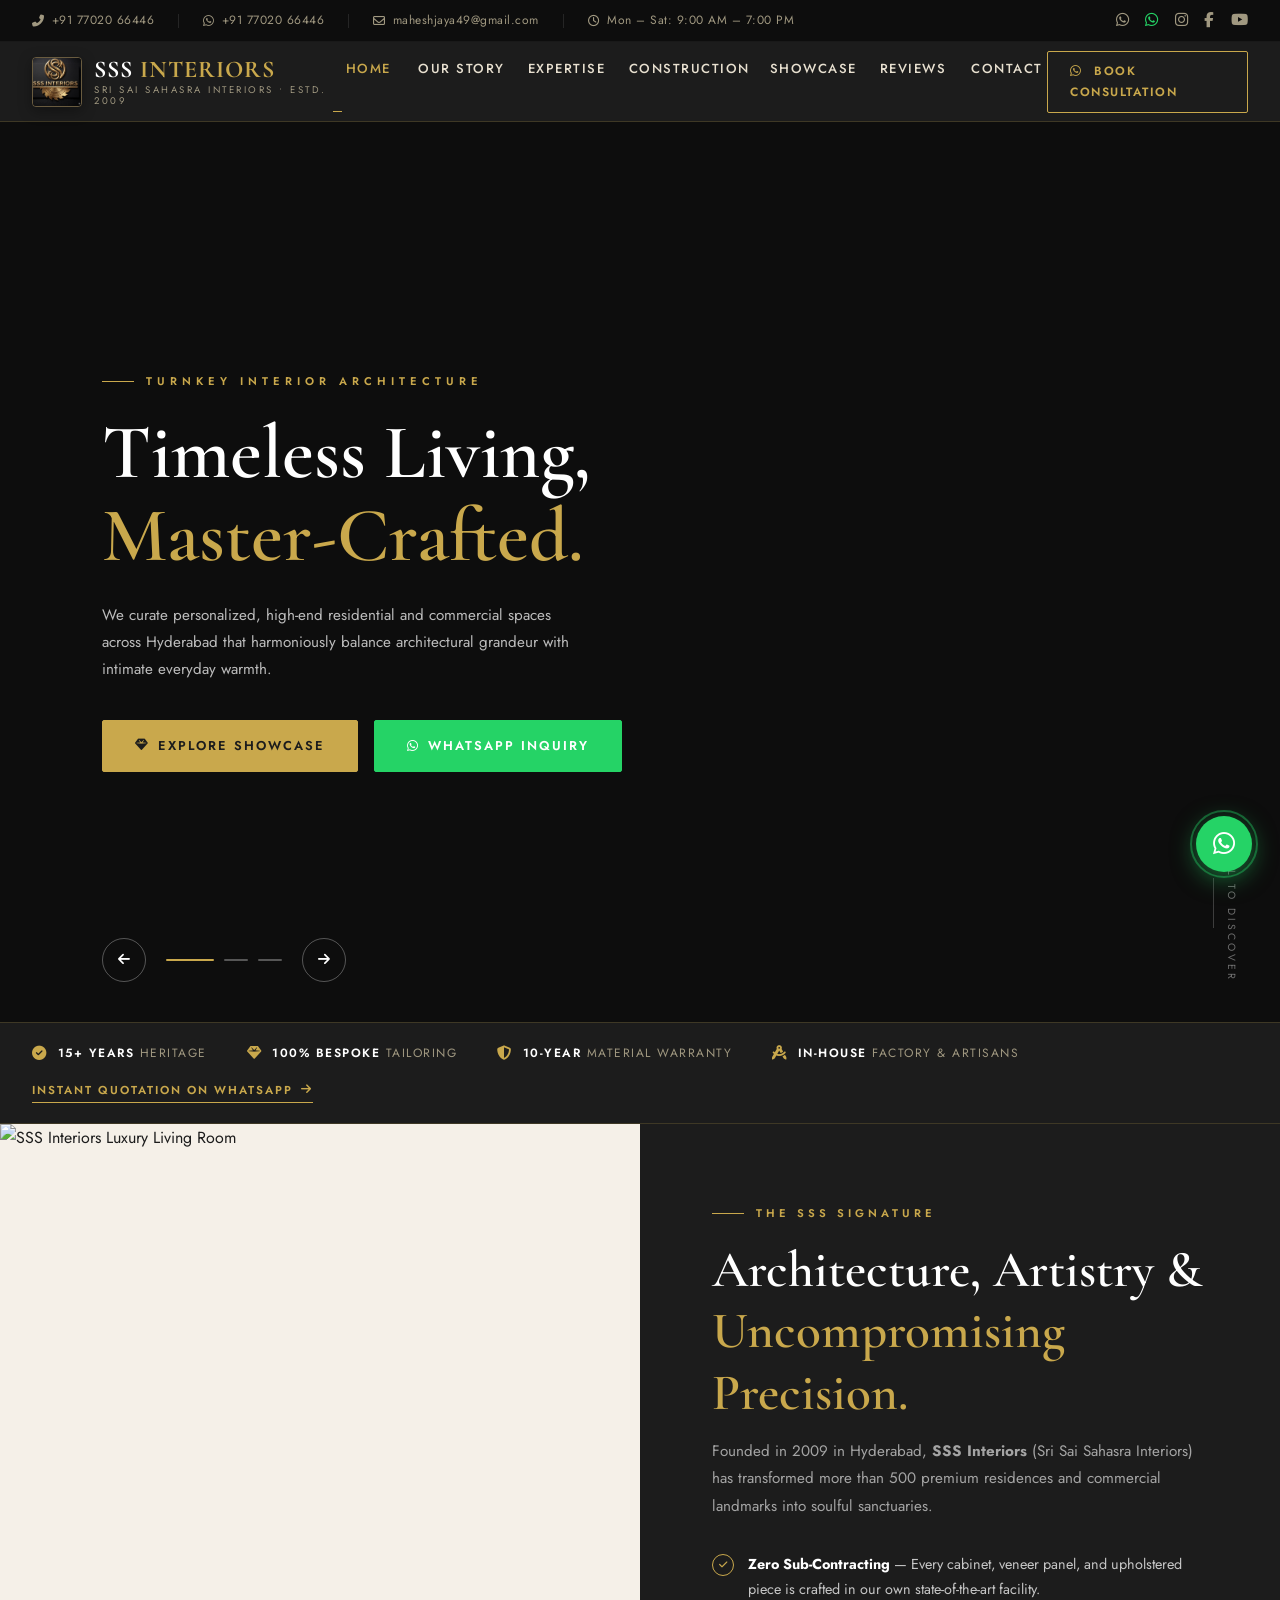
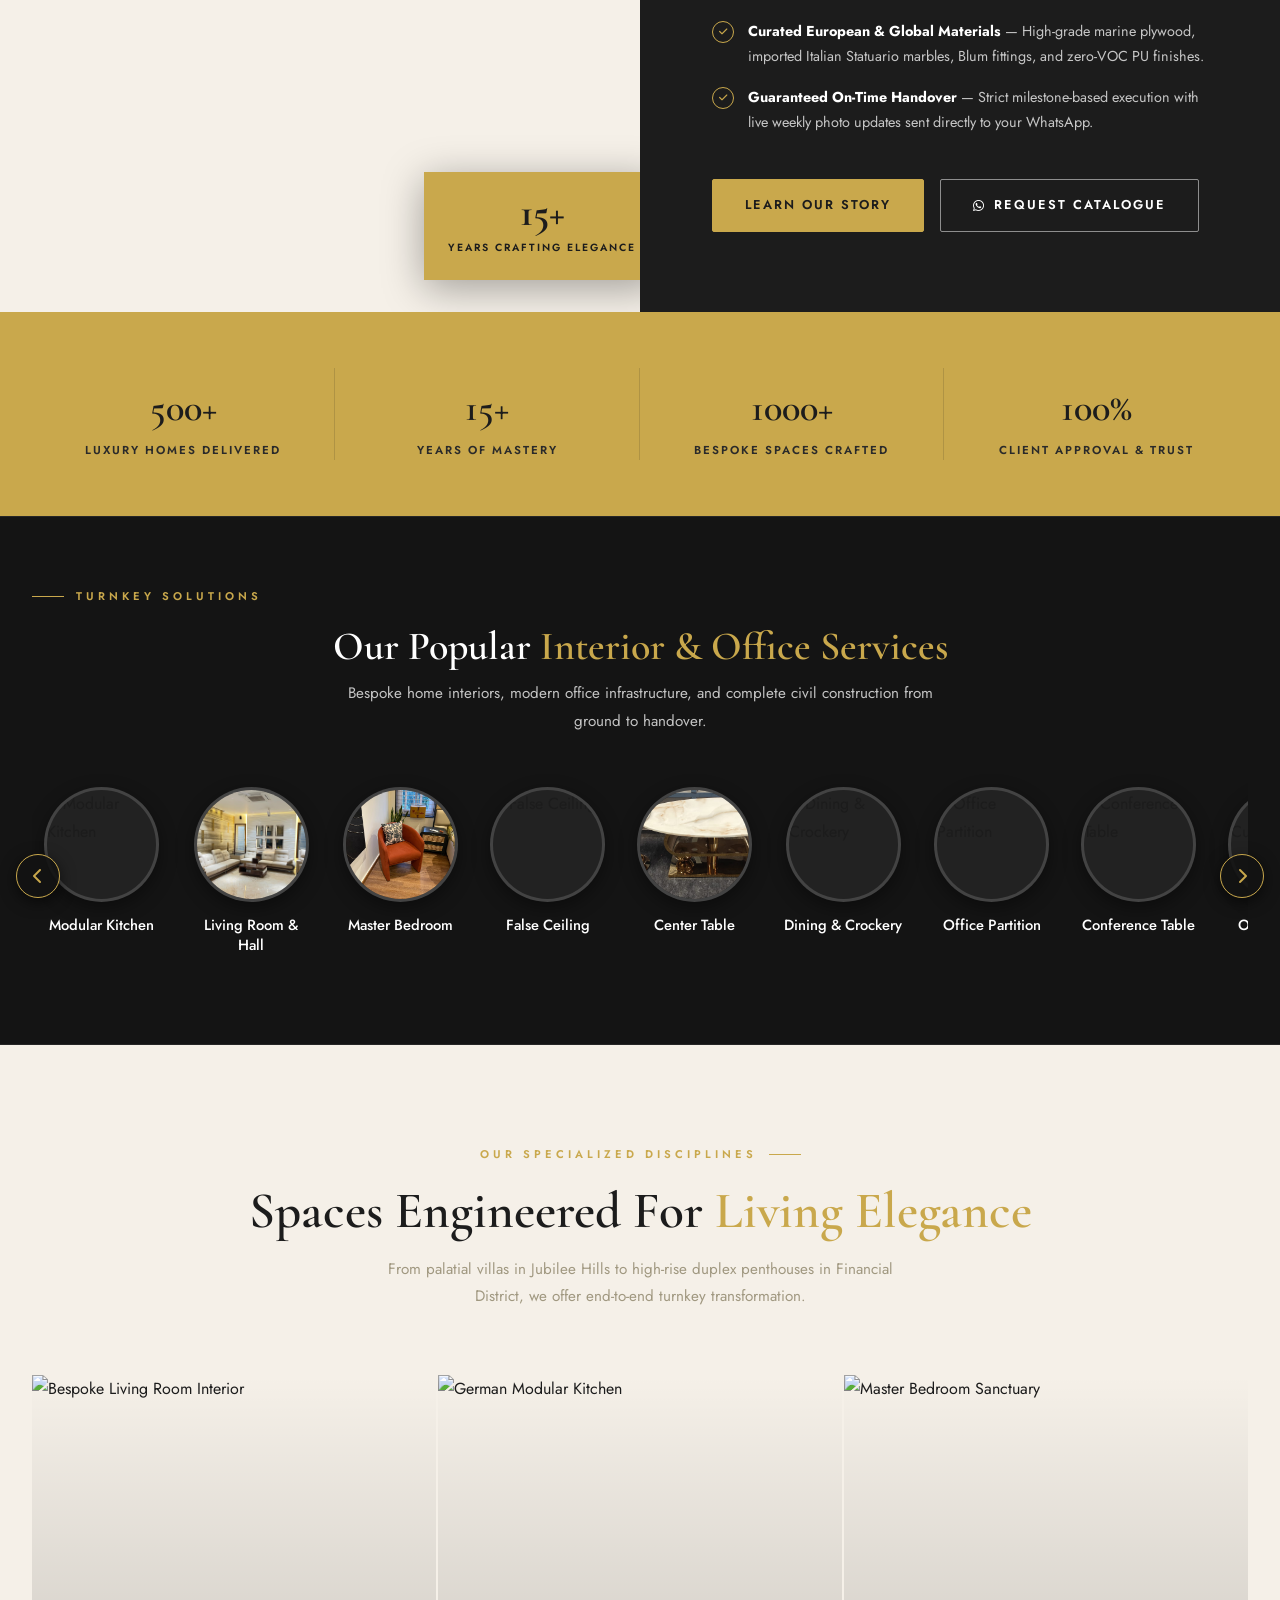
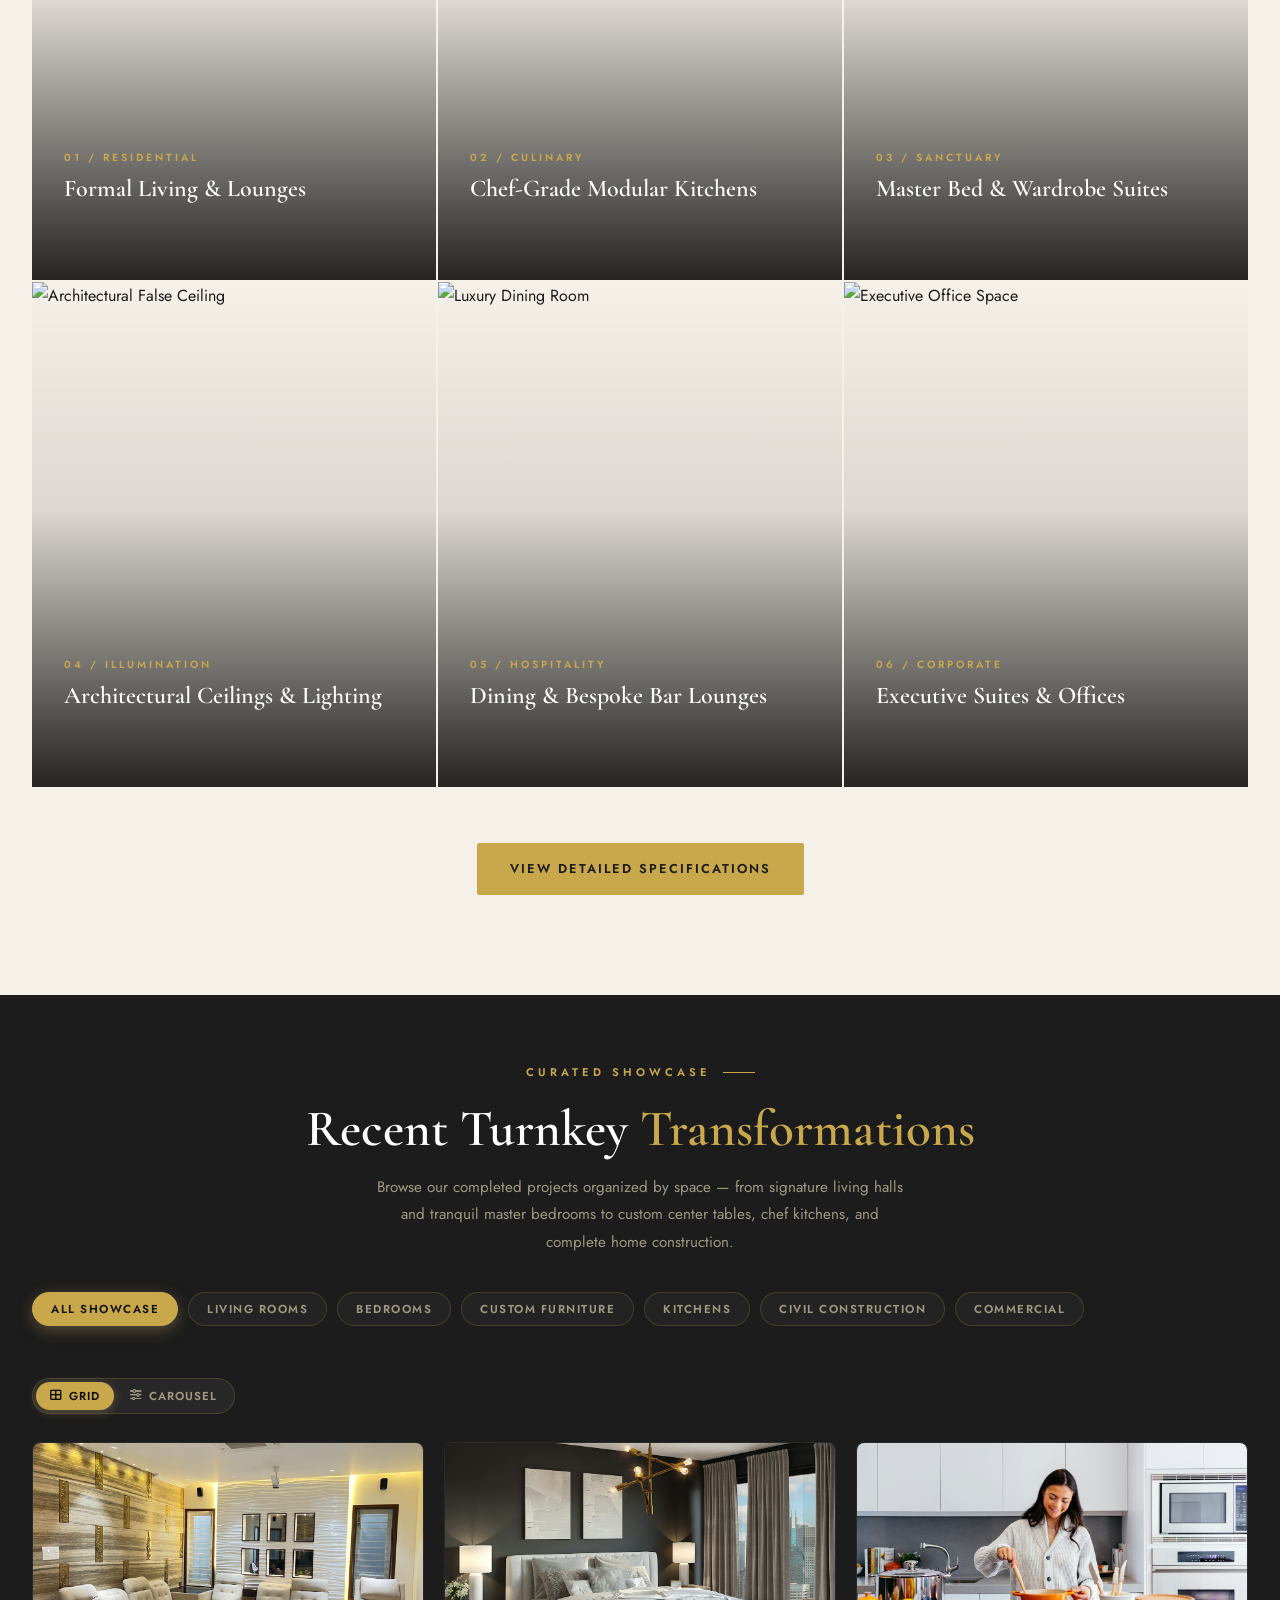
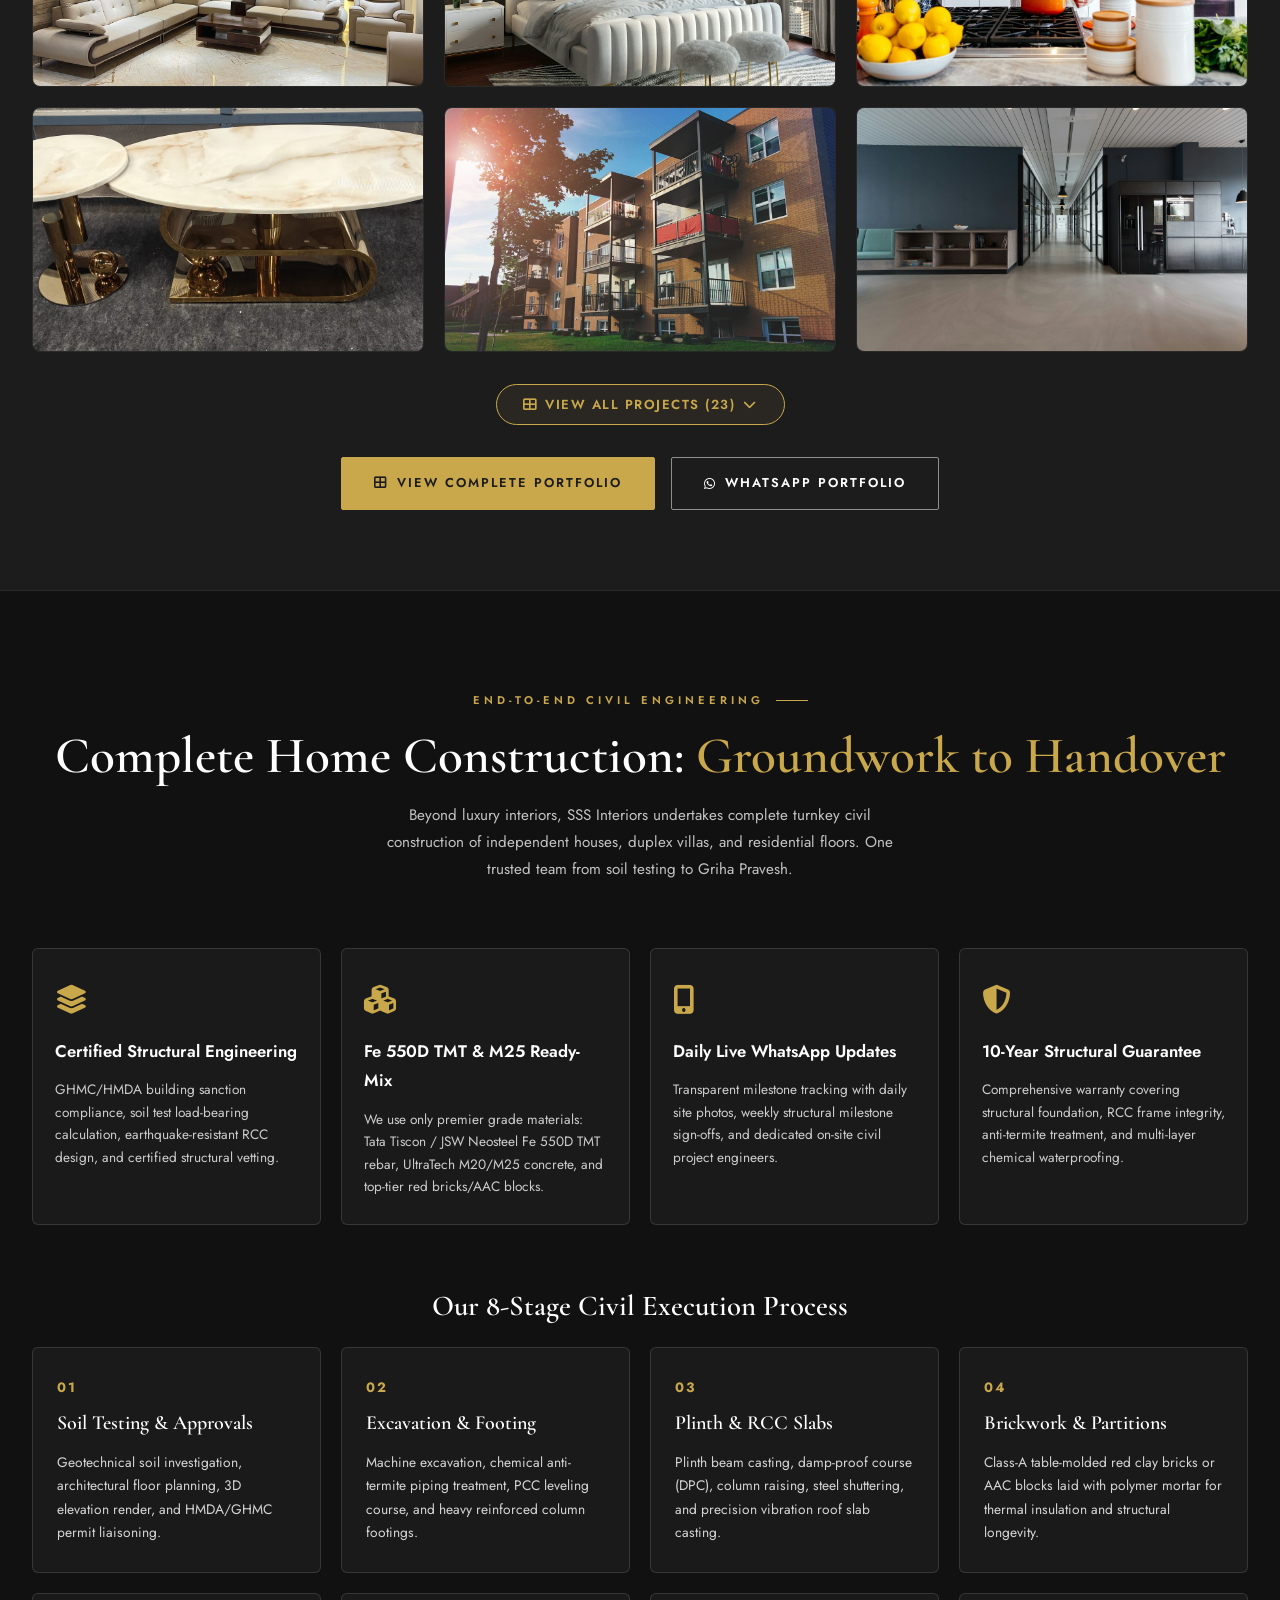
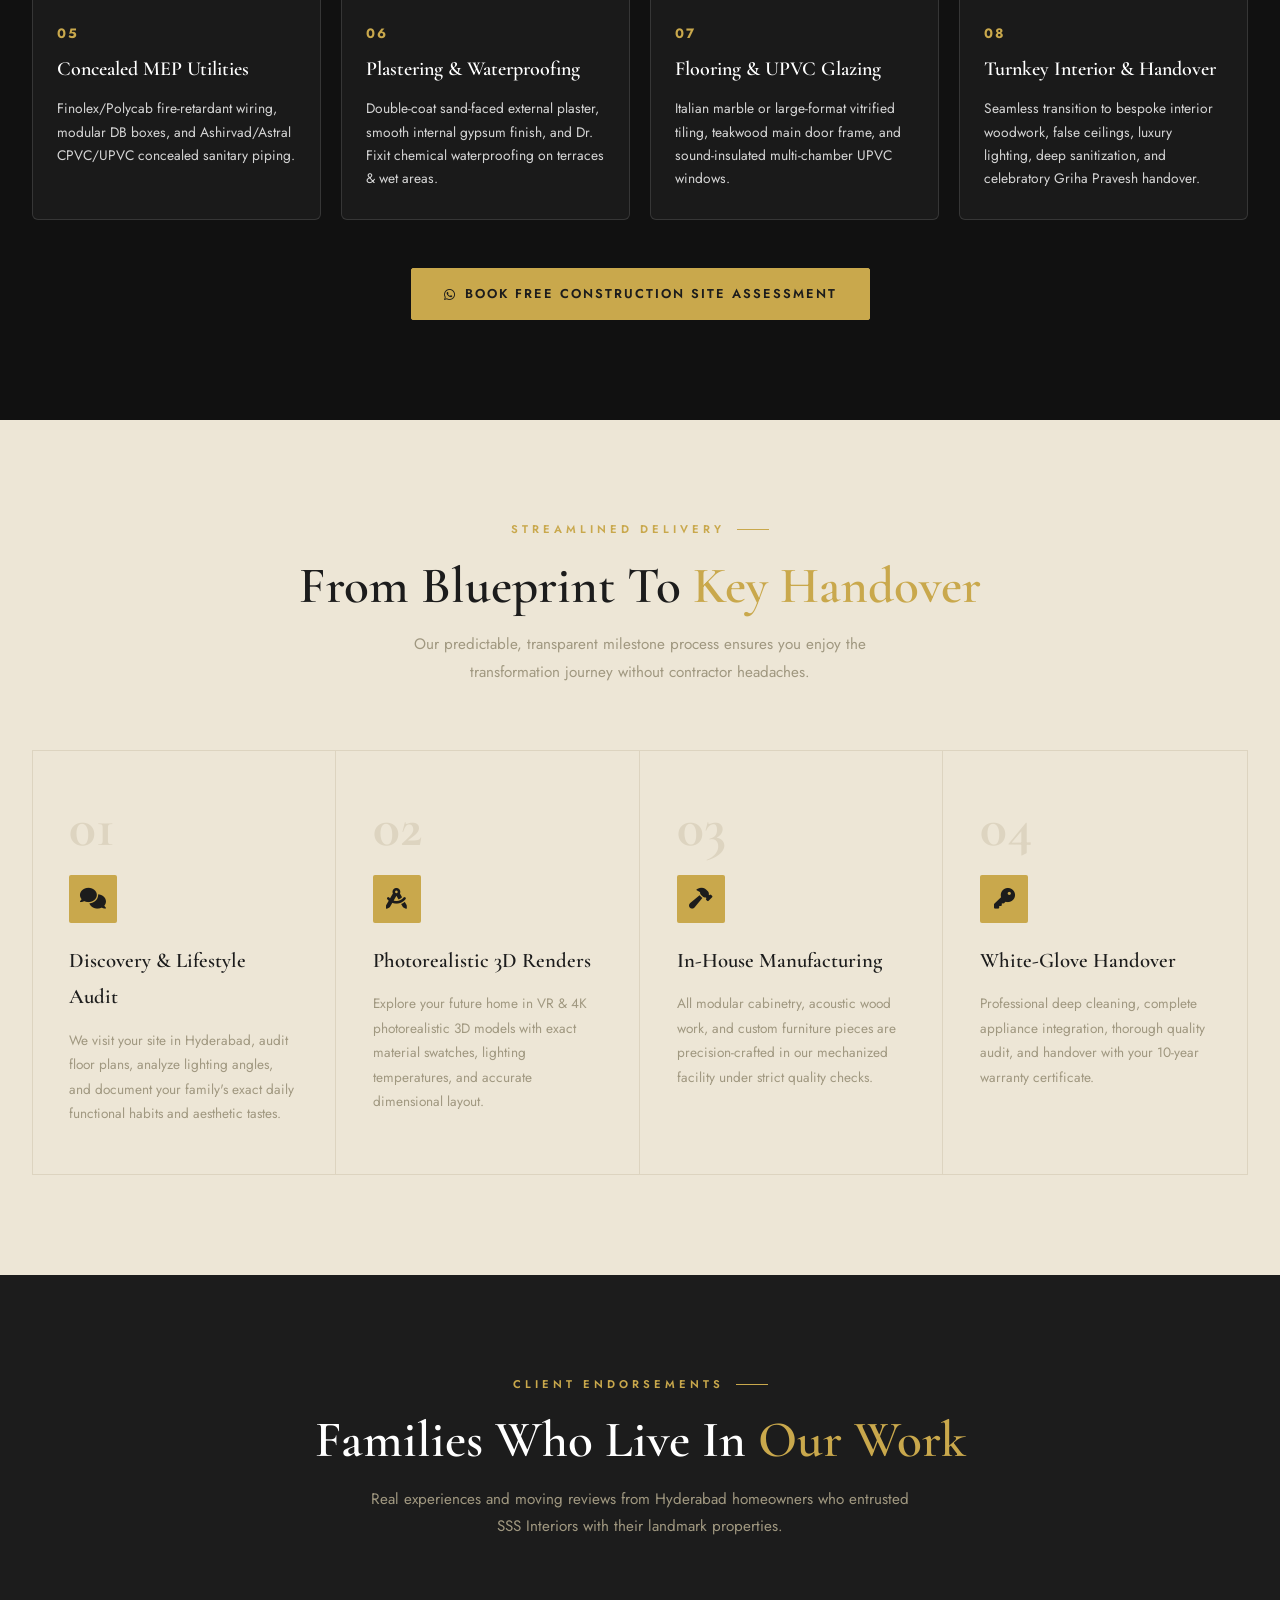
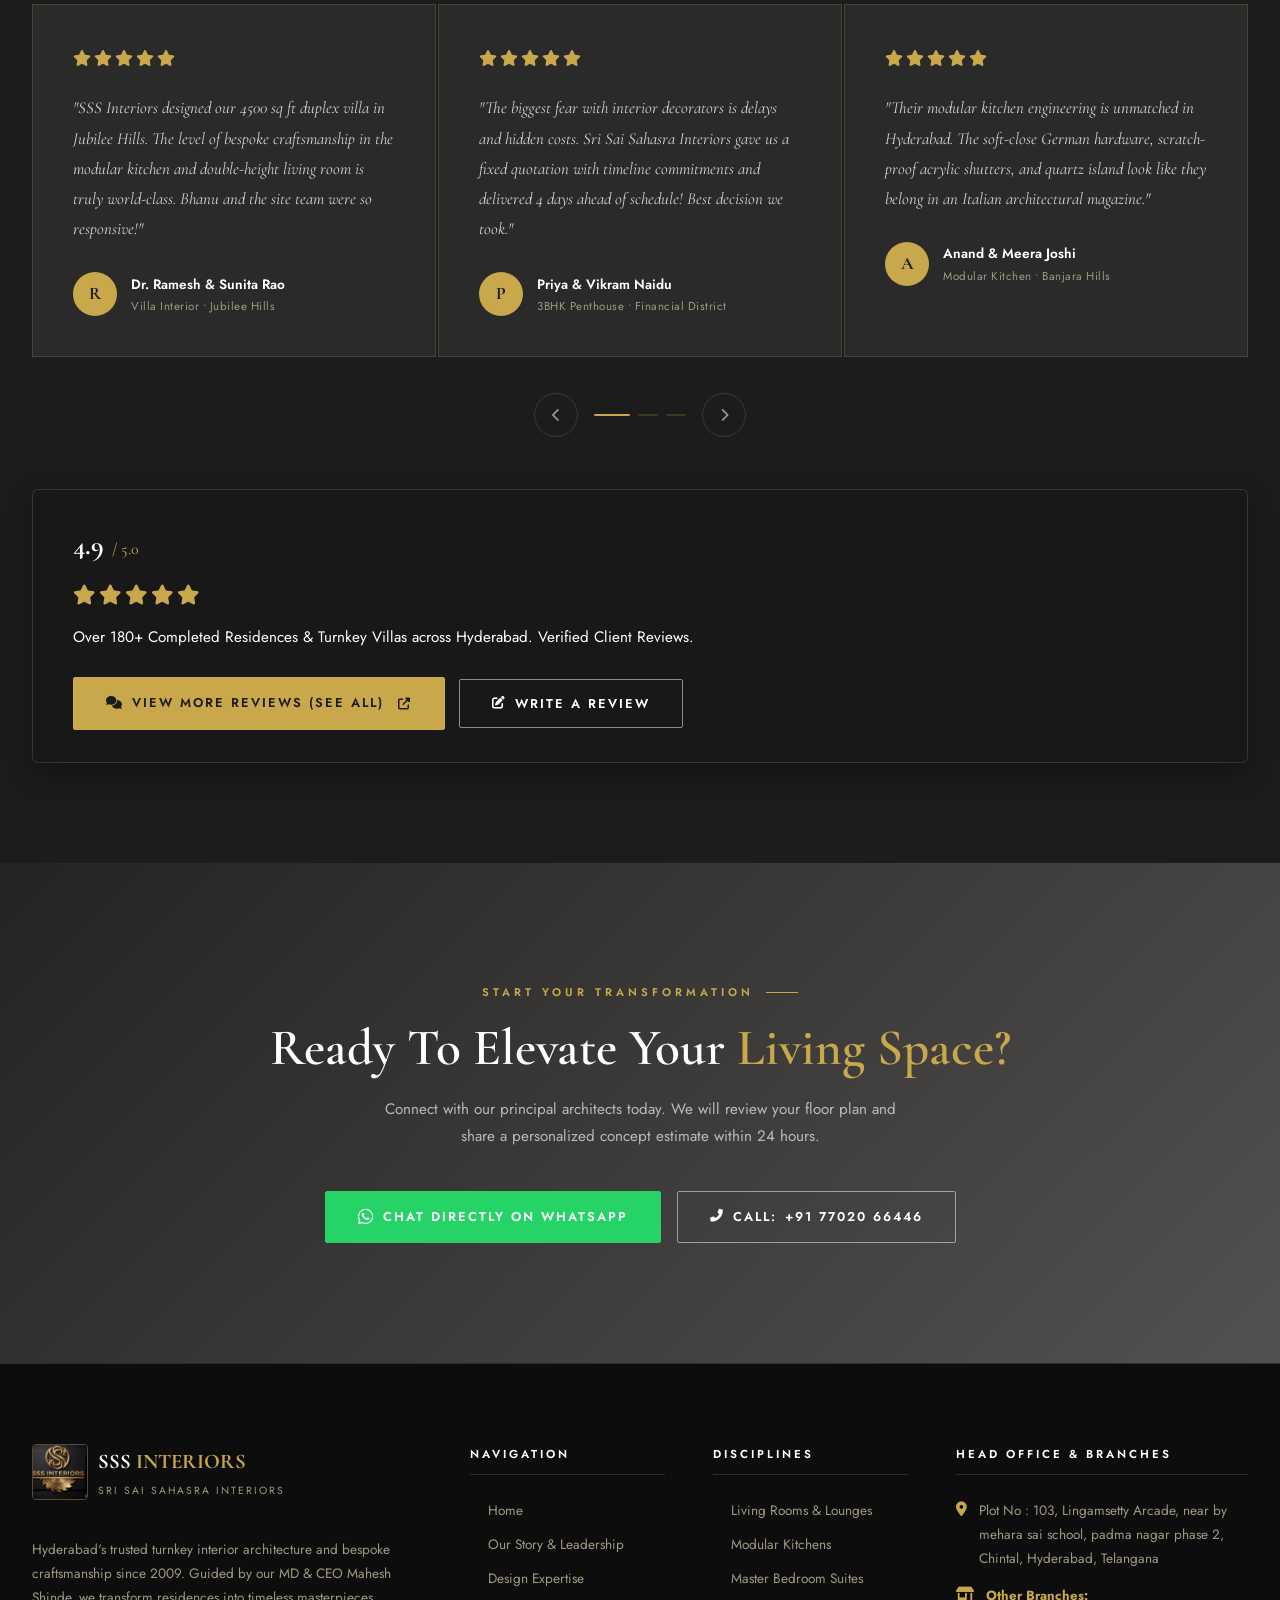
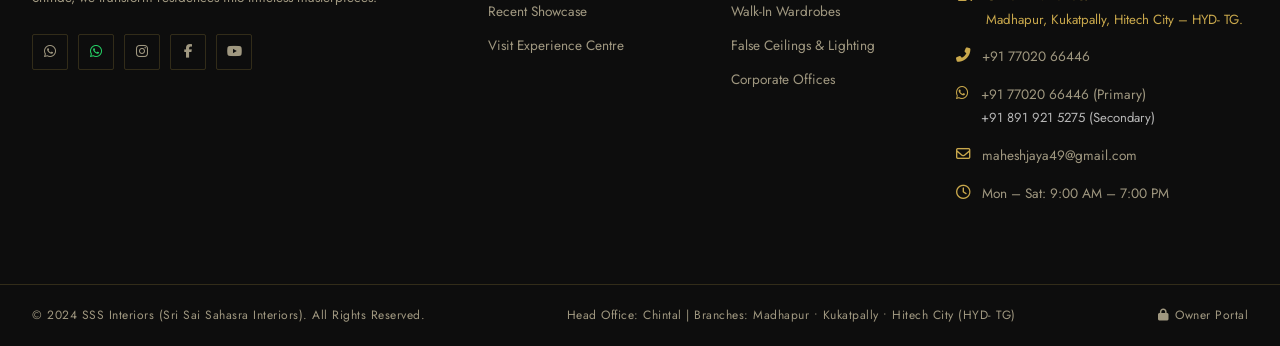
==== commit a059e218: "commming final copy" ====
--- a/index.html
+++ b/index.html
@@ -374,7 +374,7 @@
           <a href="https://wa.me/917702066446?text=Hi%20Mahesh%20Shinde,%20I%20am%20interested%20in%20Complete%20Turnkey%20Civil%20Construction%20from%20plot%20to%20handover." target="_blank" class="cs-item" title="Civil Construction">
             <div class="cs-circle">
               <img src="https://images.unsplash.com/photo-1503387762-592deb58ef4e?w=300&h=300&fit=crop&q=80" 
-                   onerror="this.onerror=null; this.src='https://images.unsplash.com/photo-1541888946425-d0fbb186156a?w=300&h=300&fit=crop&q=80';" 
+                   onerror="this.onerror=null; this.src='assets/images/projects/construction/civil-framing-01.jpg';" 
                    alt="Civil Construction" loading="lazy" />
             </div>
             <span class="cs-label">Civil Construction</span>
@@ -504,137 +504,101 @@
         <p class="sec-sub">Browse our completed projects organized by space — from signature living halls and tranquil master bedrooms to custom center tables, chef kitchens, and complete home construction.</p>
       </div>
 
-      <!-- Filter Buttons -->
-      <div class="portfolio-filter" data-reveal>
-        <button class="pf-btn active" data-filter="all">All Showcase</button>
-        <button class="pf-btn" data-filter="living">Living Rooms</button>
-        <button class="pf-btn" data-filter="bedroom">Bedrooms</button>
-        <button class="pf-btn" data-filter="furniture">Custom Furniture</button>
-        <button class="pf-btn" data-filter="kitchen">Kitchens</button>
-        <button class="pf-btn" data-filter="construction">Civil Construction</button>
-        <button class="pf-btn" data-filter="commercial">Commercial</button>
-      </div>
-
-      <!-- Uniform 3-Column Grid Organized Sequentially by Space -->
-      <div class="portfolio-grid">
-
-        <!-- ===== CLUSTER 1: LIVING ROOMS & HALLS ===== -->
-        <div class="p-card" data-category="living" data-reveal>
-          <img src="assets/images/projects/living-room/living-room-10.jpg" alt="Signature Hall with 3D Textured Panels & Curved Sofas" loading="lazy" />
-          <div class="p-card-info">
-            <span class="p-card-cat">Living Room &amp; Hall</span>
-            <h4 class="p-card-title">3D Wave Wall &amp; Curved Sectional Hall</h4>
-            <span class="p-card-view"><i class="fas fa-expand-alt"></i> View Full Space</span>
-          </div>
-        </div>
-
-        <div class="p-card" data-category="living" data-reveal data-delay="100">
-          <img src="assets/images/projects/living-room/living-room-04.jpg" alt="Tan Leather Sectional Sofa & Wood Wall" loading="lazy" />
-          <div class="p-card-info">
-            <span class="p-card-cat">Living Room &bull; Sectionals</span>
-            <h4 class="p-card-title">Tan Leather L-Sofa &amp; Geometric Wall</h4>
-            <span class="p-card-view"><i class="fas fa-expand-alt"></i> View Full Space</span>
-          </div>
-        </div>
-
-        <div class="p-card" data-category="living" data-reveal data-delay="200">
-          <img src="assets/images/projects/living-room/living-room-01.jpg" alt="Modern Living Room with Wood Panel Backdrop" loading="lazy" />
-          <div class="p-card-info">
-            <span class="p-card-cat">Living Room &bull; Formal Hall</span>
-            <h4 class="p-card-title">Modern Sofa with Backlit Wood Panel</h4>
-            <span class="p-card-view"><i class="fas fa-expand-alt"></i> View Full Space</span>
-          </div>
-        </div>
-
-        <!-- ===== CLUSTER 2: BEDROOMS & PRIVATE SUITES ===== -->
-        <div class="p-card" data-category="bedroom" data-reveal>
-          <img src="assets/images/projects/bedroom/bedroom-corner-01.jpg" alt="Master Bedroom Cane Bedside and Velvet Armchair" loading="lazy" />
-          <div class="p-card-info">
-            <span class="p-card-cat">Bedroom &bull; Master Suite</span>
-            <h4 class="p-card-title">Cane Bedside &amp; Reading Sanctuary</h4>
-            <span class="p-card-view"><i class="fas fa-expand-alt"></i> View Full Space</span>
-          </div>
-        </div>
-
-        <div class="p-card" data-category="bedroom" data-reveal data-delay="100">
-          <img src="assets/images/projects/bedroom/accent-lounge-01.jpg" alt="Tufted Wingback Accent Lounge Chair" loading="lazy" />
-          <div class="p-card-info">
-            <span class="p-card-cat">Bedroom &bull; Lounge Seating</span>
-            <h4 class="p-card-title">Tufted Wingback Chair &amp; Ottoman</h4>
-            <span class="p-card-view"><i class="fas fa-expand-alt"></i> View Full Space</span>
-          </div>
-        </div>
-
-        <div class="p-card" data-category="bedroom" data-reveal data-delay="200">
-          <img src="assets/images/projects/living-room/living-room-06.jpg" alt="Bespoke Ambient Bedside & Wall Paneling" loading="lazy" />
-          <div class="p-card-info">
-            <span class="p-card-cat">Bedroom &bull; Accent Wall</span>
-            <h4 class="p-card-title">Warm Ambient Paneling &amp; Nightstand</h4>
-            <span class="p-card-view"><i class="fas fa-expand-alt"></i> View Full Space</span>
-          </div>
-        </div>
-
-        <!-- ===== CLUSTER 3: CUSTOM LUXURY FURNITURE ===== -->
-        <div class="p-card" data-category="furniture" data-reveal>
-          <img src="assets/images/projects/furniture/coffee-table-02.jpg" alt="Statuario Marble & Gold S-Curve Coffee Table" loading="lazy" />
-          <div class="p-card-info">
-            <span class="p-card-cat">Custom Furniture &bull; Center Tables</span>
-            <h4 class="p-card-title">Marble Top Gold S-Curve Coffee Table</h4>
-            <span class="p-card-view"><i class="fas fa-expand-alt"></i> View Full Space</span>
-          </div>
-        </div>
-
-        <div class="p-card" data-category="furniture" data-reveal data-delay="100">
-          <img src="assets/images/projects/furniture/coffee-table-05.jpg" alt="Luxury Marble & Sculptural Gold Ball Base Table" loading="lazy" />
-          <div class="p-card-info">
-            <span class="p-card-cat">Custom Furniture &bull; Center Tables</span>
-            <h4 class="p-card-title">Marble Top Sculptural Gold Sphere Table</h4>
-            <span class="p-card-view"><i class="fas fa-expand-alt"></i> View Full Space</span>
-          </div>
-        </div>
-
-        <div class="p-card" data-category="furniture" data-reveal data-delay="200">
-          <img src="assets/images/projects/furniture/coffee-table-01.jpg" alt="Fluted Oval Center Table with Brushed Brass" loading="lazy" />
-          <div class="p-card-info">
-            <span class="p-card-cat">Custom Furniture &bull; Center Tables</span>
-            <h4 class="p-card-title">Fluted Oval Coffee Table with Brass Accent</h4>
-            <span class="p-card-view"><i class="fas fa-expand-alt"></i> View Full Space</span>
-          </div>
-        </div>
-
-        <!-- ===== CLUSTER 4: MODULAR KITCHENS ===== -->
-        <div class="p-card" data-category="kitchen" data-reveal>
-          <img src="https://images.unsplash.com/photo-1556911220-e15b29be8c8f?w=800&q=80" alt="Island Modular Kitchen" loading="lazy" />
-          <div class="p-card-info">
-            <span class="p-card-cat">Kitchen &bull; Modular Showcase</span>
-            <h4 class="p-card-title">Statuario Island Gourmet Kitchen</h4>
-            <span class="p-card-view"><i class="fas fa-expand-alt"></i> View Full Space</span>
-          </div>
-        </div>
-
-        <!-- ===== CLUSTER 5: CIVIL CONSTRUCTION (Beginning to End Stage) ===== -->
-        <div class="p-card" data-category="construction" data-reveal data-delay="100">
-          <img src="https://images.unsplash.com/photo-1541888946425-d0fbb186156a?w=800&q=80" alt="Turnkey Villa Construction Ground to Roof" loading="lazy" />
-          <div class="p-card-info">
-            <span class="p-card-cat">Civil Construction &bull; Turnkey Villa</span>
-            <h4 class="p-card-title">Independent Villa Structural Framing</h4>
-            <span class="p-card-view"><i class="fas fa-expand-alt"></i> View Details</span>
-          </div>
-        </div>
-
-        <!-- ===== CLUSTER 6: COMMERCIAL & CORPORATE ===== -->
-        <div class="p-card" data-category="commercial" data-reveal data-delay="200">
-          <img src="https://images.unsplash.com/photo-1497366216548-37526070297c?w=800&q=80" alt="Executive Corporate Boardroom" loading="lazy" />
-          <div class="p-card-info">
-            <span class="p-card-cat">Commercial &bull; Office Interior</span>
-            <h4 class="p-card-title">Executive Boardroom &amp; Acoustic Wall</h4>
-            <span class="p-card-view"><i class="fas fa-expand-alt"></i> View Full Space</span>
-          </div>
-        </div>
-
-      </div>
-
-      <div style="display:flex;justify-content:center;gap:16px;margin-top:60px;" data-reveal>
+            <!-- Filter & View Mode Toolbar -->
+      <div class="portfolio-toolbar" data-reveal>
+        <div class="portfolio-filter">
+          <button class="pf-btn active" data-filter="all">All Showcase</button>
+          <button class="pf-btn" data-filter="living">Living Rooms</button>
+          <button class="pf-btn" data-filter="bedroom">Bedrooms</button>
+          <button class="pf-btn" data-filter="furniture">Custom Furniture</button>
+          <button class="pf-btn" data-filter="kitchen">Kitchens</button>
+          <button class="pf-btn" data-filter="construction">Civil Construction</button>
+          <button class="pf-btn" data-filter="commercial">Commercial</button>
+        </div>
+
+        <div class="showcase-view-toggle">
+          <button id="view-mode-grid" class="view-toggle-btn active" title="Grid View"><i class="fas fa-th-large"></i> Grid</button>
+          <button id="view-mode-slider" class="view-toggle-btn" title="Horizontal Carousel Slider"><i class="fas fa-sliders-h"></i> Carousel</button>
+        </div>
+      </div>
+
+      <!-- Curated Showcase Container (Grid / Carousel) -->
+      <div class="portfolio-grid-wrap" id="portfolio-grid-wrap">
+        <button class="showcase-carousel-arrow prev" id="carousel-prev" aria-label="Previous Slide"><i class="fas fa-chevron-left"></i></button>
+
+        <div class="portfolio-grid">
+          <!-- 1: Living Room Highlight -->
+          <div class="p-card" data-category="living" data-reveal>
+            <img src="assets/images/projects/living-room/living-room-10.jpg" alt="Signature Hall with 3D Textured Panels & Curved Sofas" loading="lazy" />
+            <div class="p-card-info">
+              <span class="p-card-cat">Living Room &bull; Hall</span>
+              <h4 class="p-card-title">3D Wave Wall &amp; Curved Sectional Hall</h4>
+              <span class="p-card-view"><i class="fas fa-expand-alt"></i> View Full Space</span>
+            </div>
+          </div>
+
+          <!-- 2: Master Bedroom Highlight -->
+          <div class="p-card" data-category="bedroom" data-reveal data-delay="100">
+            <img src="assets/images/projects/bedroom/bedroom-suite-01.jpg" alt="Luxury Master Suite with Fluted Wood Paneling" loading="lazy" />
+            <div class="p-card-info">
+              <span class="p-card-cat">Bedroom &bull; Master Suite</span>
+              <h4 class="p-card-title">Luxury Master Suite &amp; Fluted Paneling</h4>
+              <span class="p-card-view"><i class="fas fa-expand-alt"></i> View Full Space</span>
+            </div>
+          </div>
+
+          <!-- 3: Modular Kitchen Highlight -->
+          <div class="p-card" data-category="kitchen" data-reveal data-delay="200">
+            <img src="assets/images/projects/kitchen/kitchen-island-01.jpg" alt="Statuario Quartz Island Gourmet Kitchen" loading="lazy" />
+            <div class="p-card-info">
+              <span class="p-card-cat">Kitchen &bull; Island Modular</span>
+              <h4 class="p-card-title">Statuario Quartz Island Gourmet Kitchen</h4>
+              <span class="p-card-view"><i class="fas fa-expand-alt"></i> View Full Space</span>
+            </div>
+          </div>
+
+          <!-- 4: Custom Furniture Highlight -->
+          <div class="p-card" data-category="furniture" data-reveal>
+            <img src="assets/images/projects/furniture/coffee-table-02.jpg" alt="Statuario Marble & Gold S-Curve Coffee Table" loading="lazy" />
+            <div class="p-card-info">
+              <span class="p-card-cat">Custom Furniture &bull; Center Tables</span>
+              <h4 class="p-card-title">Marble Top Gold S-Curve Coffee Table</h4>
+              <span class="p-card-view"><i class="fas fa-expand-alt"></i> View Full Space</span>
+            </div>
+          </div>
+
+          <!-- 5: Civil Construction Highlight -->
+          <div class="p-card" data-category="construction" data-reveal data-delay="100">
+            <img src="assets/images/projects/construction/civil-framing-01.jpg" alt="Independent Villa Structural Framing & Foundation" loading="lazy" />
+            <div class="p-card-info">
+              <span class="p-card-cat">Civil Construction &bull; RCC Structure</span>
+              <h4 class="p-card-title">Independent Villa Structural Framing</h4>
+              <span class="p-card-view"><i class="fas fa-expand-alt"></i> View Details</span>
+            </div>
+          </div>
+
+          <!-- 6: Commercial Office Highlight -->
+          <div class="p-card" data-category="commercial" data-reveal data-delay="200">
+            <img src="assets/images/projects/commercial/boardroom-01.jpg" alt="Executive Corporate Boardroom" loading="lazy" />
+            <div class="p-card-info">
+              <span class="p-card-cat">Commercial &bull; Office Interior</span>
+              <h4 class="p-card-title">Executive Boardroom &amp; Acoustic Wall</h4>
+              <span class="p-card-view"><i class="fas fa-expand-alt"></i> View Full Space</span>
+            </div>
+          </div>
+        </div>
+
+        <button class="showcase-carousel-arrow next" id="carousel-next" aria-label="Next Slide"><i class="fas fa-chevron-right"></i></button>
+      </div>
+
+      <!-- Expand / Collapse All Projects Button -->
+      <div class="showcase-expand-wrap" id="showcase-expand-wrap">
+        <button id="btn-toggle-showcase" class="btn-toggle-showcase" aria-label="Toggle showcase expansion">
+          <i class="fas fa-th-large"></i> View All Projects (20+) <i class="fas fa-chevron-down"></i>
+        </button>
+      </div>
+
+      <div style="display:flex;justify-content:center;gap:16px;margin-top:32px;" data-reveal>
         <a href="portfolio.html" class="btn btn-gold"><i class="fas fa-th-large"></i> View Complete Portfolio</a>
         <a href="#" class="btn btn-outline-white cfg-whatsapp-link" target="_blank" data-msg="Hi Mahesh Shinde, I would like to see more portfolio photos for residential projects."><i class="fab fa-whatsapp"></i> WhatsApp Portfolio</a>
       </div>
@@ -1110,8 +1074,11 @@
     </div>
 
     <div class="footer-bottom">
-      <span>&copy; 2024 SSS Interiors (Sri Sai Sahasra Interiors). All Rights Reserved.</span>
-      <span>Head Office: Chintal | Branches: Madhapur &bull; Kukatpally &bull; Hitech City (HYD- TG)</span>
+      <div style="display:flex; justify-content:space-between; align-items:center; flex-wrap:wrap; gap:12px; width:100%;">
+        <span>&copy; 2024 SSS Interiors (Sri Sai Sahasra Interiors). All Rights Reserved.</span>
+        <span>Head Office: Chintal | Branches: Madhapur &bull; Kukatpally &bull; Hitech City (HYD- TG)</span>
+        <a href="#owner" id="owner-login-btn" class="owner-access-link" title="Owner Access Portal"><i class="fas fa-lock"></i> Owner Portal</a>
+      </div>
     </div>
   </footer>
 
@@ -1131,6 +1098,7 @@
 
   <!-- CONFIG SCRIPT FIRST, THEN MAIN JS -->
   <script src="config.js"></script>
+  <script src="assets/js/projects-data.js"></script>
   <script src="assets/js/main.js"></script>
 </body>
 </html>
--- a/assets/css/style.css
+++ b/assets/css/style.css
@@ -2196,3 +2196,852 @@
   .cs-scroll-track { gap: 20px; }
   .cs-nav-btn { display: none; }
 }
+
+/* ============================================================
+   SHOWCASE SECTION & MOBILE REFINEMENTS
+   ============================================================ */
+.portfolio-sec {
+  background: var(--charcoal);
+  padding: 68px 0 80px;
+}
+.portfolio-sec .sec-header-centered {
+  margin-bottom: 36px;
+}
+.portfolio-filter {
+  display: flex;
+  align-items: center;
+  justify-content: center;
+  gap: 10px;
+  margin-bottom: 36px;
+  flex-wrap: wrap;
+}
+.pf-btn {
+  padding: 8px 18px;
+  font-size: 0.72rem;
+  letter-spacing: 1.5px;
+  text-transform: uppercase;
+  font-weight: 600;
+  color: var(--text-muted);
+  background: rgba(255, 255, 255, 0.03);
+  border: 1px solid var(--border-dark);
+  border-radius: 20px;
+  cursor: pointer;
+  transition: all 0.3s ease;
+}
+.pf-btn:hover, .pf-btn.active {
+  color: #121212;
+  background: var(--gold);
+  border-color: var(--gold);
+  box-shadow: 0 4px 15px rgba(200, 169, 106, 0.35);
+}
+.portfolio-grid {
+  display: grid;
+  grid-template-columns: repeat(3, 1fr);
+  gap: 20px;
+}
+.p-card, .pp-card {
+  position: relative;
+  overflow: hidden;
+  cursor: pointer;
+  border-radius: 8px;
+  aspect-ratio: 16 / 10;
+  background: #171717;
+  border: 1px solid rgba(255, 255, 255, 0.08);
+  transition: transform 0.35s ease, border-color 0.35s ease, box-shadow 0.35s ease;
+}
+.p-card:hover, .pp-card:hover {
+  transform: translateY(-5px);
+  border-color: var(--gold);
+  box-shadow: 0 14px 30px rgba(0, 0, 0, 0.55);
+}
+.p-card img, .pp-card img {
+  width: 100%;
+  height: 100%;
+  object-fit: cover;
+  transition: transform 0.6s cubic-bezier(0.165, 0.84, 0.44, 1);
+}
+.p-card:hover img, .pp-card:hover img {
+  transform: scale(1.06);
+}
+.p-card-info, .pp-info {
+  position: absolute;
+  inset: 0;
+  background: linear-gradient(to top, rgba(12,12,12,0.92) 0%, rgba(12,12,12,0.4) 55%, transparent 100%);
+  display: flex;
+  flex-direction: column;
+  justify-content: flex-end;
+  padding: 20px;
+  opacity: 0;
+  transition: opacity 0.3s ease;
+}
+.p-card:hover .p-card-info, .pp-card:hover .pp-info {
+  opacity: 1;
+}
+.p-card-cat, .pp-cat {
+  font-size: 0.65rem;
+  letter-spacing: 2px;
+  text-transform: uppercase;
+  color: var(--gold);
+  margin-bottom: 4px;
+  font-weight: 600;
+}
+.p-card-title, .pp-title {
+  font-family: var(--font-heading);
+  font-size: 1.15rem;
+  color: #ffffff;
+  line-height: 1.3;
+}
+.p-card-view {
+  display: inline-flex;
+  align-items: center;
+  gap: 6px;
+  font-size: 0.65rem;
+  letter-spacing: 1.5px;
+  text-transform: uppercase;
+  color: rgba(255,255,255,0.7);
+  margin-top: 8px;
+  transition: color 0.3s;
+}
+.p-card:hover .p-card-view {
+  color: var(--gold);
+}
+
+/* Custom Owner Badge on card */
+.p-custom-badge {
+  position: absolute;
+  top: 10px;
+  left: 10px;
+  background: rgba(200, 169, 106, 0.92);
+  color: #121212;
+  font-size: 0.62rem;
+  font-weight: 700;
+  letter-spacing: 1px;
+  text-transform: uppercase;
+  padding: 3px 8px;
+  border-radius: 4px;
+  z-index: 3;
+  box-shadow: 0 2px 8px rgba(0,0,0,0.3);
+}
+
+/* Owner delete button on card */
+.p-delete-btn {
+  position: absolute;
+  top: 10px;
+  right: 10px;
+  width: 30px;
+  height: 30px;
+  border-radius: 50%;
+  background: rgba(220, 38, 38, 0.9);
+  color: #ffffff;
+  border: none;
+  cursor: pointer;
+  display: flex;
+  align-items: center;
+  justify-content: center;
+  font-size: 0.75rem;
+  z-index: 4;
+  transition: transform 0.2s, background 0.2s;
+  box-shadow: 0 2px 8px rgba(0,0,0,0.4);
+}
+.p-delete-btn:hover {
+  background: #b91c1c;
+  transform: scale(1.15);
+}
+
+/* Lightbox caption */
+.lightbox-caption {
+  font-family: var(--font-heading);
+}
+
+/* Responsive Overrides for Mobile */
+@media (max-width: 900px) {
+  .portfolio-grid, .portfolio-page-grid {
+    grid-template-columns: repeat(2, 1fr) !important;
+    gap: 14px !important;
+  }
+}
+
+@media (max-width: 640px) {
+  .portfolio-sec {
+    padding: 38px 0 46px !important;
+  }
+  .portfolio-sec .sec-header-centered {
+    margin-bottom: 22px !important;
+  }
+  .portfolio-sec .sec-sub {
+    font-size: 0.86rem !important;
+    margin-top: 8px !important;
+    line-height: 1.5 !important;
+  }
+  /* Horizontal swipeable filter row on mobile */
+  .portfolio-filter {
+    justify-content: flex-start !important;
+    overflow-x: auto !important;
+    flex-wrap: nowrap !important;
+    -webkit-overflow-scrolling: touch !important;
+    scrollbar-width: none !important;
+    padding: 4px 4px 10px !important;
+    margin-bottom: 20px !important;
+    gap: 8px !important;
+  }
+  .portfolio-filter::-webkit-scrollbar {
+    display: none !important;
+  }
+  .pf-btn {
+    flex-shrink: 0 !important;
+    white-space: nowrap !important;
+    padding: 6px 14px !important;
+    font-size: 0.68rem !important;
+    border-radius: 16px !important;
+  }
+  /* 2-Column Compact Grid on Mobile */
+  .portfolio-grid, .portfolio-page-grid {
+    grid-template-columns: repeat(2, 1fr) !important;
+    gap: 10px !important;
+  }
+  .p-card, .pp-card {
+    aspect-ratio: 4 / 3 !important;
+    border-radius: 6px !important;
+  }
+  /* Permanent legible bottom title strip on touchscreen */
+  .p-card .p-card-info, .pp-card .pp-info {
+    opacity: 1 !important;
+    padding: 8px !important;
+    background: linear-gradient(to top, rgba(12,12,12,0.94) 0%, rgba(12,12,12,0.65) 55%, transparent 100%) !important;
+  }
+  .p-card-cat, .pp-cat {
+    font-size: 0.55rem !important;
+    letter-spacing: 1px !important;
+    margin-bottom: 2px !important;
+  }
+  .p-card-title, .pp-title {
+    font-size: 0.82rem !important;
+    line-height: 1.2 !important;
+    white-space: nowrap !important;
+    overflow: hidden !important;
+    text-overflow: ellipsis !important;
+  }
+  .p-card-view {
+    display: none !important;
+  }
+}
+
+/* ============================================================
+   OWNER SHOWCASE MANAGER — LUXURY ADMIN MODAL & TOPBAR
+   ============================================================ */
+.sss-owner-topbar {
+  background: #111111;
+  border-bottom: 1px solid var(--gold);
+  color: #ffffff;
+  padding: 8px 16px;
+  position: sticky;
+  top: 0;
+  z-index: 10000;
+  font-size: 0.82rem;
+  box-shadow: 0 2px 12px rgba(0, 0, 0, 0.6);
+}
+.owner-topbar-inner {
+  max-width: 1200px;
+  margin: 0 auto;
+  display: flex;
+  align-items: center;
+  justify-content: space-between;
+  flex-wrap: wrap;
+  gap: 10px;
+}
+.owner-badge {
+  color: var(--gold);
+  font-weight: 600;
+  display: flex;
+  align-items: center;
+  gap: 8px;
+}
+.owner-topbar-actions {
+  display: flex;
+  align-items: center;
+  gap: 10px;
+}
+.btn-owner-action {
+  background: rgba(200, 169, 106, 0.15);
+  border: 1px solid var(--gold);
+  color: #ffffff;
+  padding: 5px 12px;
+  border-radius: 4px;
+  font-size: 0.75rem;
+  font-weight: 600;
+  cursor: pointer;
+  transition: all 0.25s ease;
+  display: inline-flex;
+  align-items: center;
+  gap: 6px;
+}
+.btn-owner-action:hover {
+  background: var(--gold);
+  color: #121212;
+}
+.btn-owner-logout {
+  background: rgba(239, 68, 68, 0.15);
+  border-color: #ef4444;
+  color: #fca5a5;
+}
+.btn-owner-logout:hover {
+  background: #ef4444;
+  color: #ffffff;
+}
+
+/* Modal Shell */
+.sss-owner-modal {
+  position: fixed;
+  inset: 0;
+  z-index: 10001;
+  display: flex;
+  align-items: center;
+  justify-content: center;
+  padding: 20px;
+  opacity: 0;
+  pointer-events: none;
+  transition: opacity 0.3s ease;
+}
+.sss-owner-modal.active {
+  opacity: 1;
+  pointer-events: auto;
+}
+.owner-modal-overlay {
+  position: absolute;
+  inset: 0;
+  background: rgba(0, 0, 0, 0.85);
+  backdrop-filter: blur(8px);
+}
+.owner-modal-card {
+  position: relative;
+  background: #181818;
+  border: 1px solid var(--gold);
+  border-radius: 10px;
+  width: 100%;
+  max-width: 620px;
+  max-height: 90vh;
+  overflow-y: auto;
+  box-shadow: 0 20px 50px rgba(0, 0, 0, 0.7);
+  z-index: 2;
+  color: #ffffff;
+}
+.owner-modal-close {
+  position: absolute;
+  top: 14px;
+  right: 18px;
+  background: none;
+  border: none;
+  color: #888888;
+  font-size: 1.8rem;
+  cursor: pointer;
+  line-height: 1;
+  transition: color 0.2s;
+}
+.owner-modal-close:hover {
+  color: var(--gold);
+}
+.owner-modal-header {
+  padding: 24px 28px 18px;
+  border-bottom: 1px solid rgba(255, 255, 255, 0.08);
+}
+.owner-modal-logo {
+  display: flex;
+  align-items: center;
+  gap: 14px;
+}
+.owner-modal-logo img {
+  width: 44px;
+  height: 44px;
+  border-radius: 6px;
+  border: 1px solid var(--gold);
+}
+.owner-modal-logo h3 {
+  font-family: var(--font-heading);
+  font-size: 1.35rem;
+  color: #ffffff;
+  margin: 0;
+}
+.owner-modal-logo p {
+  font-size: 0.78rem;
+  color: var(--gold);
+  margin: 2px 0 0;
+}
+
+/* Modal Body & Views */
+.owner-modal-body {
+  padding: 24px 28px;
+}
+.owner-auth-box {
+  text-align: center;
+  padding: 20px 10px;
+}
+.auth-icon {
+  width: 54px;
+  height: 54px;
+  border-radius: 50%;
+  background: rgba(200, 169, 106, 0.15);
+  border: 1px solid var(--gold);
+  color: var(--gold);
+  display: flex;
+  align-items: center;
+  justify-content: center;
+  font-size: 1.4rem;
+  margin: 0 auto 16px;
+}
+.owner-auth-box h4 {
+  font-family: var(--font-heading);
+  font-size: 1.4rem;
+  color: #ffffff;
+  margin-bottom: 8px;
+}
+.owner-auth-box p {
+  font-size: 0.88rem;
+  color: #a3a3a3;
+  max-width: 380px;
+  margin: 0 auto 20px;
+}
+.auth-input-wrap {
+  display: flex;
+  align-items: center;
+  justify-content: center;
+  gap: 10px;
+  max-width: 320px;
+  margin: 0 auto;
+}
+.auth-input-wrap input {
+  flex: 1;
+  background: #111111;
+  border: 1px solid var(--border-dark);
+  color: #ffffff;
+  padding: 10px 14px;
+  border-radius: 4px;
+  text-align: center;
+  font-size: 1.2rem;
+  letter-spacing: 4px;
+}
+.auth-input-wrap input:focus {
+  border-color: var(--gold);
+  outline: none;
+}
+.owner-error-msg {
+  color: #ef4444;
+  font-size: 0.82rem;
+  margin-top: 10px;
+}
+.owner-auth-hint {
+  margin-top: 18px;
+  font-size: 0.75rem;
+  color: #737373;
+}
+
+/* Dashboard Tabs */
+.owner-tabs {
+  display: flex;
+  gap: 8px;
+  border-bottom: 1px solid rgba(255, 255, 255, 0.08);
+  margin-bottom: 20px;
+  overflow-x: auto;
+}
+.owner-tab-btn {
+  background: none;
+  border: none;
+  border-bottom: 2px solid transparent;
+  color: #a3a3a3;
+  padding: 8px 14px;
+  font-size: 0.82rem;
+  font-weight: 600;
+  cursor: pointer;
+  display: inline-flex;
+  align-items: center;
+  gap: 6px;
+  transition: all 0.25s;
+  white-space: nowrap;
+}
+.owner-tab-btn.active {
+  color: var(--gold);
+  border-bottom-color: var(--gold);
+}
+.owner-tab-content {
+  display: none;
+}
+.owner-tab-content.active {
+  display: block;
+}
+.tab-desc {
+  font-size: 0.85rem;
+  color: #a3a3a3;
+  margin-bottom: 16px;
+}
+
+/* Forms */
+.owner-form {
+  display: flex;
+  flex-direction: column;
+  gap: 16px;
+}
+.form-grid-2 {
+  display: grid;
+  grid-template-columns: 1fr 1fr;
+  gap: 14px;
+}
+@media (max-width: 500px) {
+  .form-grid-2 {
+    grid-template-columns: 1fr;
+  }
+}
+.owner-form-group {
+  display: flex;
+  flex-direction: column;
+  gap: 6px;
+}
+.owner-form-group label {
+  font-size: 0.8rem;
+  color: #e5e5e5;
+  font-weight: 500;
+}
+.owner-form-group input,
+.owner-form-group select {
+  background: #111111;
+  border: 1px solid rgba(255, 255, 255, 0.12);
+  color: #ffffff;
+  padding: 10px 12px;
+  border-radius: 4px;
+  font-size: 0.88rem;
+  transition: border-color 0.2s;
+}
+.owner-form-group input:focus,
+.owner-form-group select:focus {
+  border-color: var(--gold);
+  outline: none;
+}
+.image-input-choice {
+  display: flex;
+  flex-direction: column;
+  gap: 10px;
+}
+.upload-dropzone {
+  border: 2px dashed rgba(200, 169, 106, 0.45);
+  background: rgba(200, 169, 106, 0.05);
+  border-radius: 8px;
+  padding: 22px 14px;
+  text-align: center;
+  cursor: pointer;
+  display: flex;
+  flex-direction: column;
+  align-items: center;
+  gap: 6px;
+  transition: all 0.25s ease;
+}
+.upload-dropzone:hover {
+  background: rgba(200, 169, 106, 0.1);
+  border-color: var(--gold);
+}
+.upload-dropzone i {
+  font-size: 1.8rem;
+  color: var(--gold);
+}
+.upload-dropzone span {
+  font-size: 0.88rem;
+  color: #ffffff;
+}
+.upload-dropzone small {
+  font-size: 0.72rem;
+  color: #888888;
+}
+.upload-dropzone input[type="file"] {
+  display: none;
+}
+.or-divider {
+  display: flex;
+  align-items: center;
+  text-align: center;
+  color: #666;
+  font-size: 0.72rem;
+  letter-spacing: 2px;
+}
+.or-divider::before, .or-divider::after {
+  content: '';
+  flex: 1;
+  border-bottom: 1px solid rgba(255,255,255,0.08);
+}
+.or-divider span {
+  padding: 0 10px;
+}
+
+/* Image preview */
+.owner-image-preview {
+  margin-top: 6px;
+}
+.preview-box {
+  position: relative;
+  border-radius: 6px;
+  overflow: hidden;
+  max-height: 200px;
+  border: 1px solid var(--gold);
+}
+.preview-box img {
+  width: 100%;
+  height: 180px;
+  object-fit: cover;
+  display: block;
+}
+.btn-clear-preview {
+  position: absolute;
+  top: 8px;
+  right: 8px;
+  background: rgba(0, 0, 0, 0.8);
+  color: #ffffff;
+  border: 1px solid #ff4444;
+  padding: 4px 8px;
+  font-size: 0.75rem;
+  border-radius: 4px;
+  cursor: pointer;
+}
+
+/* Manage List */
+.owner-projects-list {
+  display: flex;
+  flex-direction: column;
+  gap: 10px;
+  max-height: 380px;
+  overflow-y: auto;
+}
+.owner-project-row {
+  display: flex;
+  align-items: center;
+  gap: 12px;
+  background: #111111;
+  padding: 8px 12px;
+  border-radius: 6px;
+  border: 1px solid rgba(255, 255, 255, 0.08);
+}
+.owner-thumb {
+  width: 50px;
+  height: 50px;
+  object-fit: cover;
+  border-radius: 4px;
+  border: 1px solid var(--gold);
+  flex-shrink: 0;
+}
+.owner-p-details {
+  flex: 1;
+  min-width: 0;
+}
+.owner-p-details h5 {
+  font-size: 0.88rem;
+  color: #ffffff;
+  margin: 0;
+  white-space: nowrap;
+  overflow: hidden;
+  text-overflow: ellipsis;
+}
+.owner-p-cat {
+  font-size: 0.72rem;
+  color: var(--gold);
+  margin-top: 2px;
+  display: block;
+}
+.btn-del-row {
+  background: rgba(220, 38, 38, 0.15);
+  border: 1px solid #ef4444;
+  color: #fca5a5;
+  padding: 6px 10px;
+  border-radius: 4px;
+  font-size: 0.75rem;
+  cursor: pointer;
+  transition: all 0.2s;
+  flex-shrink: 0;
+}
+.btn-del-row:hover {
+  background: #dc2626;
+  color: #ffffff;
+}
+
+/* Toast */
+.sss-toast {
+  position: fixed;
+  bottom: 24px;
+  right: 24px;
+  background: #1a1a1a;
+  color: #ffffff;
+  border: 1px solid var(--gold);
+  padding: 12px 20px;
+  border-radius: 6px;
+  font-size: 0.88rem;
+  box-shadow: 0 8px 24px rgba(0, 0, 0, 0.6);
+  z-index: 10002;
+  transform: translateY(100px);
+  opacity: 0;
+  transition: all 0.35s cubic-bezier(0.165, 0.84, 0.44, 1);
+  display: flex;
+  align-items: center;
+  gap: 10px;
+}
+.sss-toast.show {
+  transform: translateY(0);
+  opacity: 1;
+}
+
+/* Footer Owner Access Link */
+.owner-access-link {
+  color: rgba(255, 255, 255, 0.4);
+  font-size: 0.75rem;
+  text-decoration: none;
+  transition: color 0.2s;
+  display: inline-flex;
+  align-items: center;
+  gap: 6px;
+}
+.owner-access-link:hover {
+  color: var(--gold);
+}
+
+/* ============================================================
+   SHOWCASE TOOLBAR, CAROUSEL SLIDER & EXPAND TOGGLE
+   ============================================================ */
+.portfolio-toolbar {
+  display: flex;
+  align-items: center;
+  justify-content: space-between;
+  flex-wrap: wrap;
+  gap: 16px;
+  margin-bottom: 28px;
+}
+.showcase-view-toggle {
+  display: inline-flex;
+  align-items: center;
+  background: rgba(255, 255, 255, 0.05);
+  border: 1px solid var(--border-dark);
+  border-radius: 20px;
+  padding: 3px;
+  gap: 2px;
+}
+.view-toggle-btn {
+  background: transparent;
+  border: none;
+  color: var(--text-muted);
+  font-size: 0.72rem;
+  letter-spacing: 1px;
+  text-transform: uppercase;
+  font-weight: 600;
+  padding: 6px 14px;
+  border-radius: 16px;
+  cursor: pointer;
+  display: inline-flex;
+  align-items: center;
+  gap: 6px;
+  transition: all 0.25s ease;
+}
+.view-toggle-btn.active, .view-toggle-btn:hover {
+  background: var(--gold);
+  color: #121212;
+  box-shadow: 0 2px 10px rgba(200, 169, 106, 0.35);
+}
+
+/* Carousel / Slider Container */
+.portfolio-grid-wrap {
+  position: relative;
+  width: 100%;
+}
+.showcase-carousel-arrow {
+  position: absolute;
+  top: 50%;
+  transform: translateY(-50%);
+  width: 44px;
+  height: 44px;
+  border-radius: 50%;
+  background: rgba(18, 18, 18, 0.92);
+  border: 1.5px solid var(--gold);
+  color: var(--gold);
+  display: none;
+  align-items: center;
+  justify-content: center;
+  font-size: 1rem;
+  cursor: pointer;
+  z-index: 10;
+  box-shadow: 0 6px 20px rgba(0, 0, 0, 0.7);
+  transition: all 0.25s ease;
+}
+.portfolio-grid-wrap.has-carousel .showcase-carousel-arrow {
+  display: flex;
+}
+.showcase-carousel-arrow:hover {
+  background: var(--gold);
+  color: #121212;
+  transform: translateY(-50%) scale(1.1);
+}
+.showcase-carousel-arrow.prev { left: -22px; }
+.showcase-carousel-arrow.next { right: -22px; }
+
+/* Carousel Slider Mode for Portfolio Grid */
+.portfolio-grid.carousel-view {
+  display: flex !important;
+  overflow-x: auto !important;
+  scroll-snap-type: x mandatory !important;
+  scroll-behavior: smooth !important;
+  gap: 16px !important;
+  padding: 6px 4px 14px !important;
+  scrollbar-width: none !important;
+}
+.portfolio-grid.carousel-view::-webkit-scrollbar {
+  display: none !important;
+}
+.portfolio-grid.carousel-view .p-card {
+  flex: 0 0 340px !important;
+  max-width: 340px !important;
+  scroll-snap-align: start !important;
+  aspect-ratio: 16 / 10 !important;
+}
+
+/* Expand / Collapse Button */
+.showcase-expand-wrap {
+  text-align: center;
+  margin-top: 32px;
+}
+.btn-toggle-showcase {
+  background: rgba(200, 169, 106, 0.08);
+  border: 1.5px solid var(--gold);
+  color: var(--gold);
+  padding: 10px 26px;
+  border-radius: 25px;
+  font-size: 0.82rem;
+  font-weight: 600;
+  letter-spacing: 1.5px;
+  text-transform: uppercase;
+  cursor: pointer;
+  display: inline-flex;
+  align-items: center;
+  gap: 8px;
+  transition: all 0.3s ease;
+}
+.btn-toggle-showcase:hover {
+  background: var(--gold);
+  color: #121212;
+  box-shadow: 0 6px 20px rgba(200, 169, 106, 0.35);
+  transform: translateY(-2px);
+}
+
+@media (max-width: 900px) {
+  .portfolio-toolbar {
+    flex-direction: column;
+    align-items: stretch;
+    gap: 12px;
+  }
+  .showcase-view-toggle {
+    align-self: center;
+  }
+  .showcase-carousel-arrow.prev { left: -10px; }
+  .showcase-carousel-arrow.next { right: -10px; }
+}
+
+@media (max-width: 640px) {
+  .portfolio-grid.carousel-view .p-card {
+    flex: 0 0 260px !important;
+    max-width: 260px !important;
+    aspect-ratio: 4 / 3 !important;
+  }
+  .btn-toggle-showcase {
+    font-size: 0.75rem;
+    padding: 8px 18px;
+  }
+}
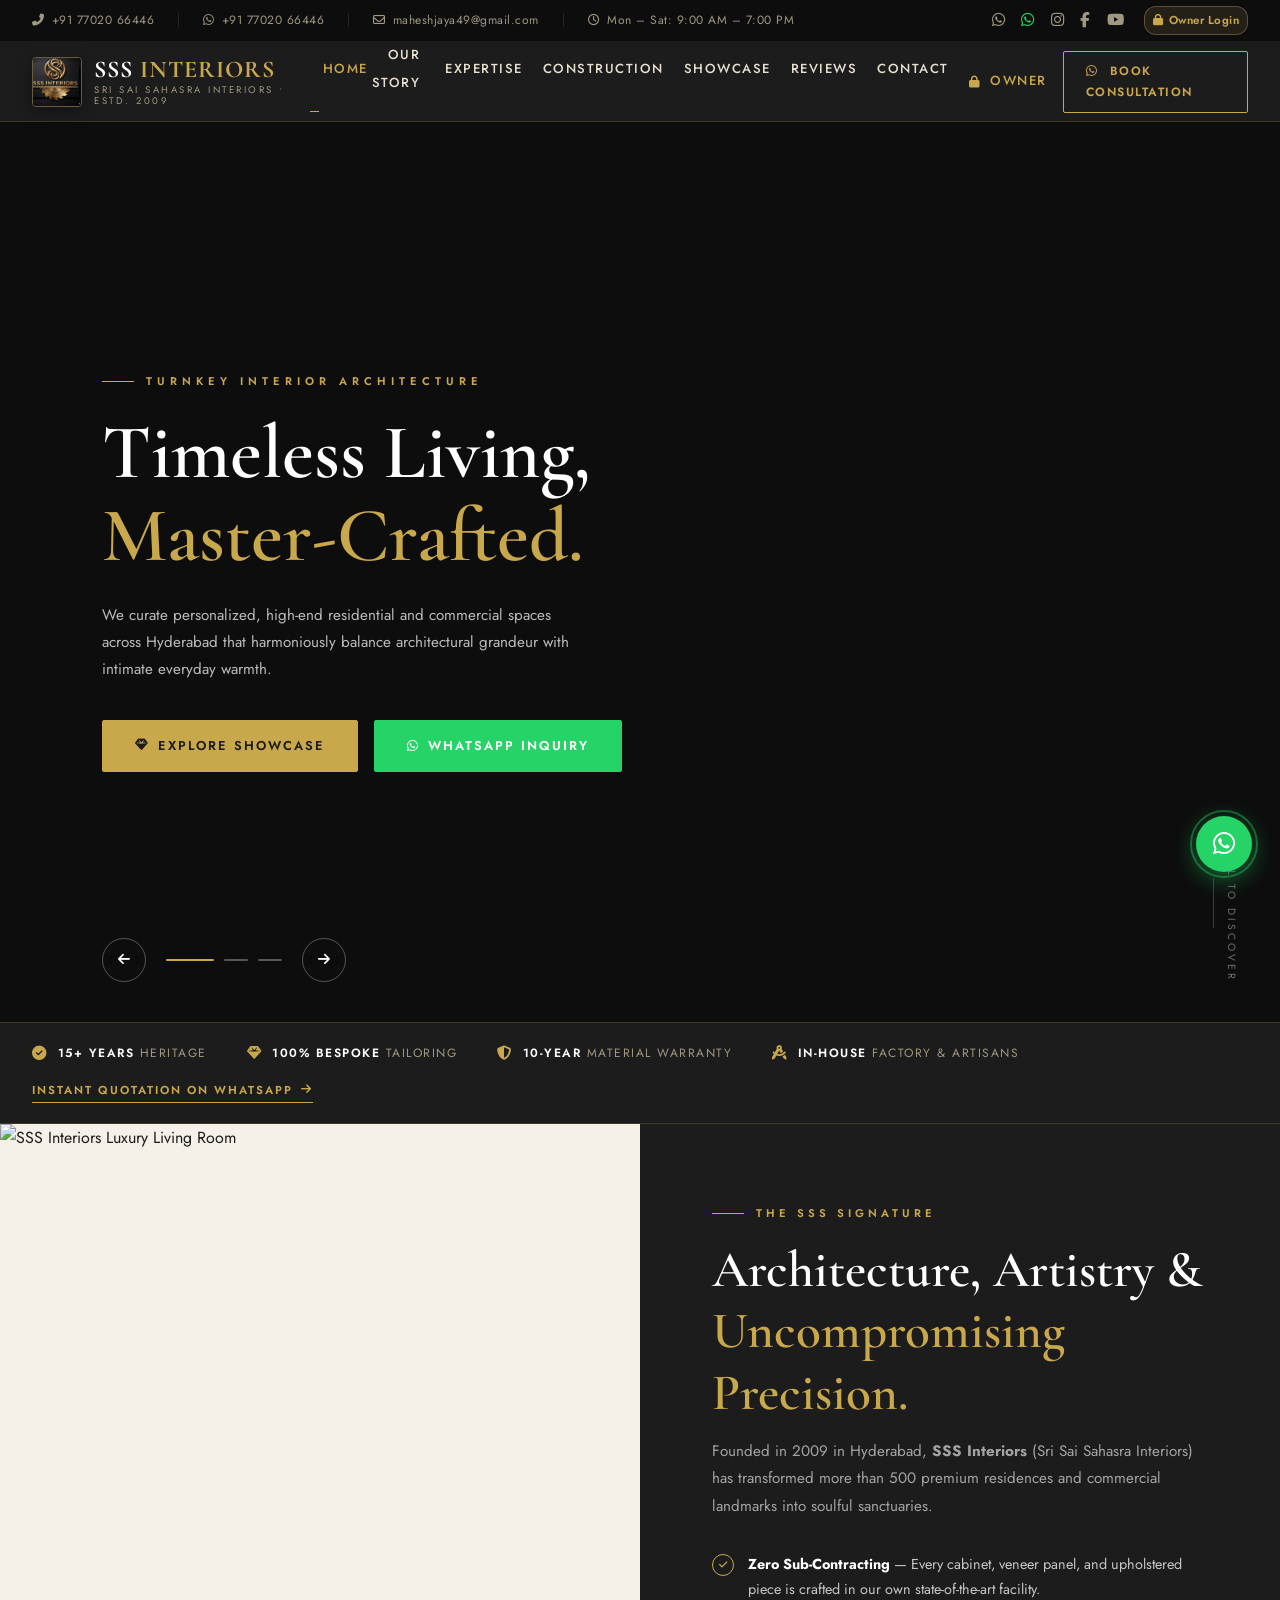
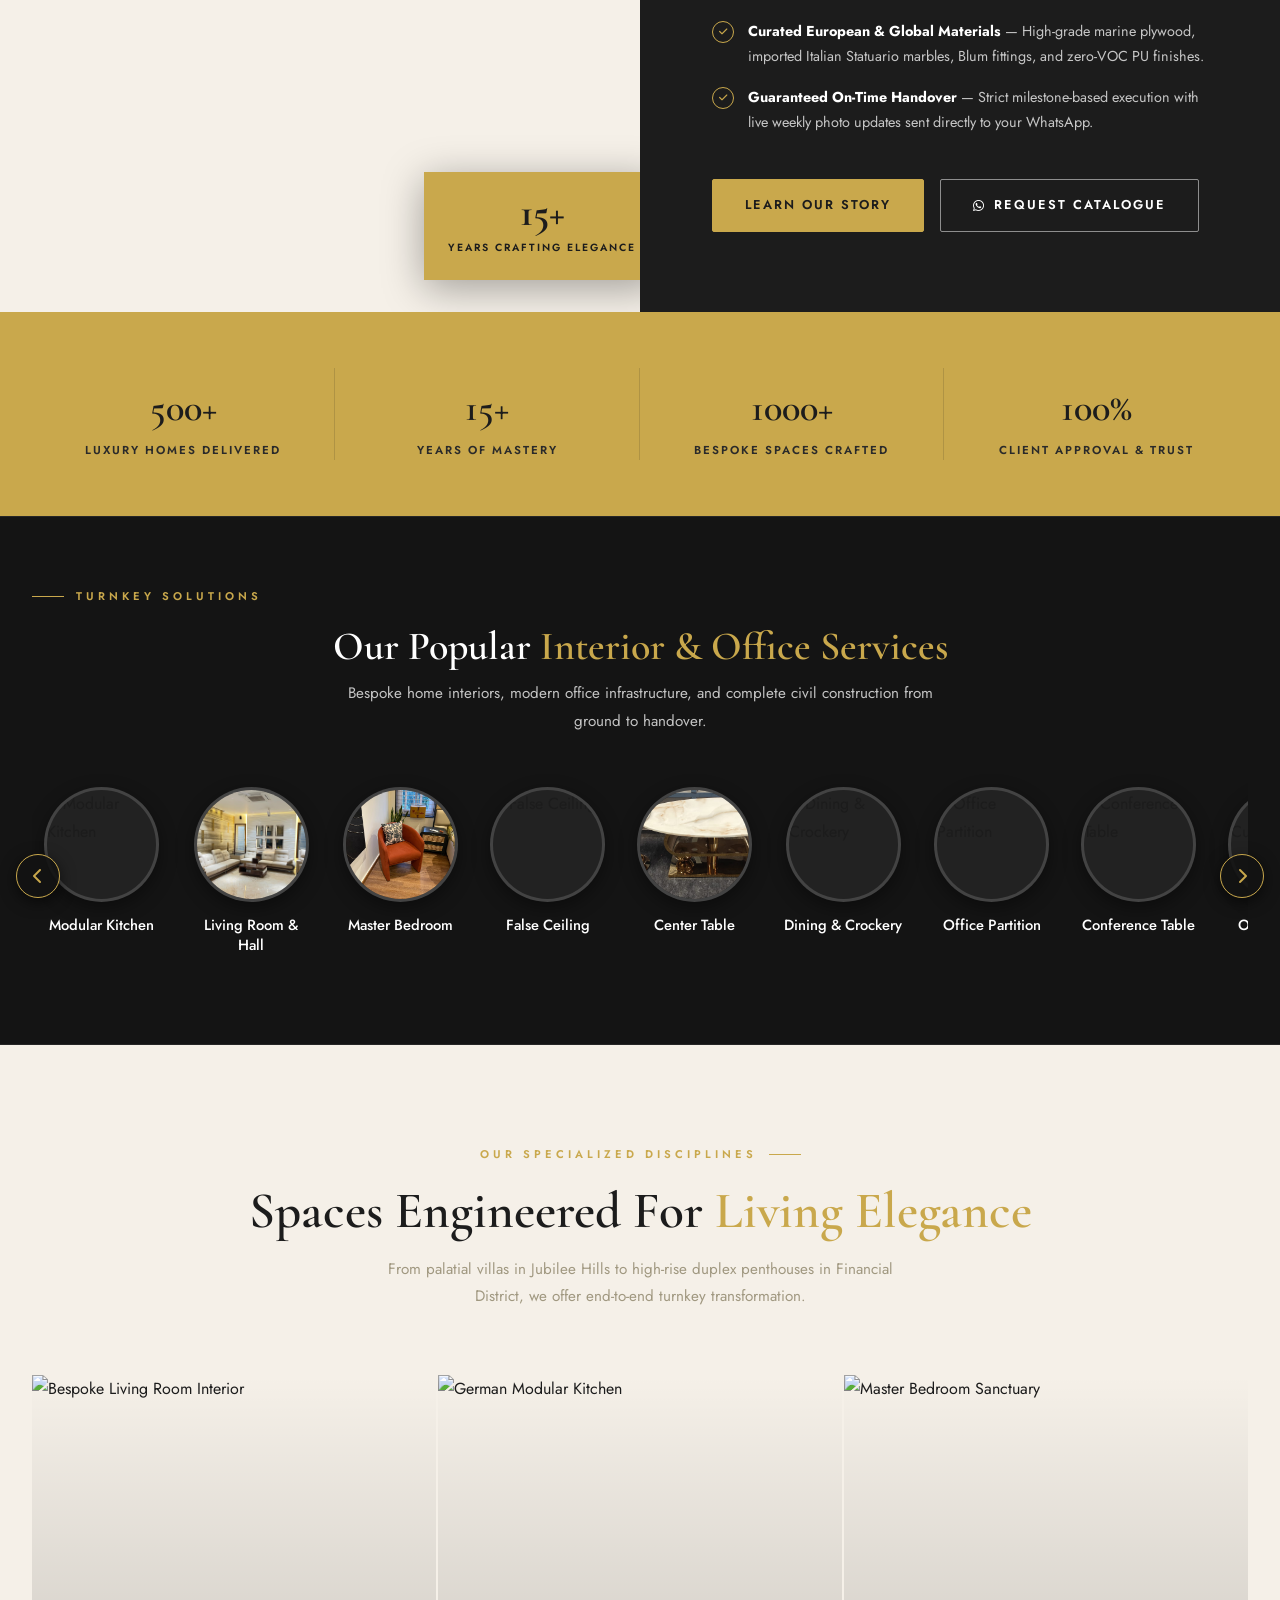
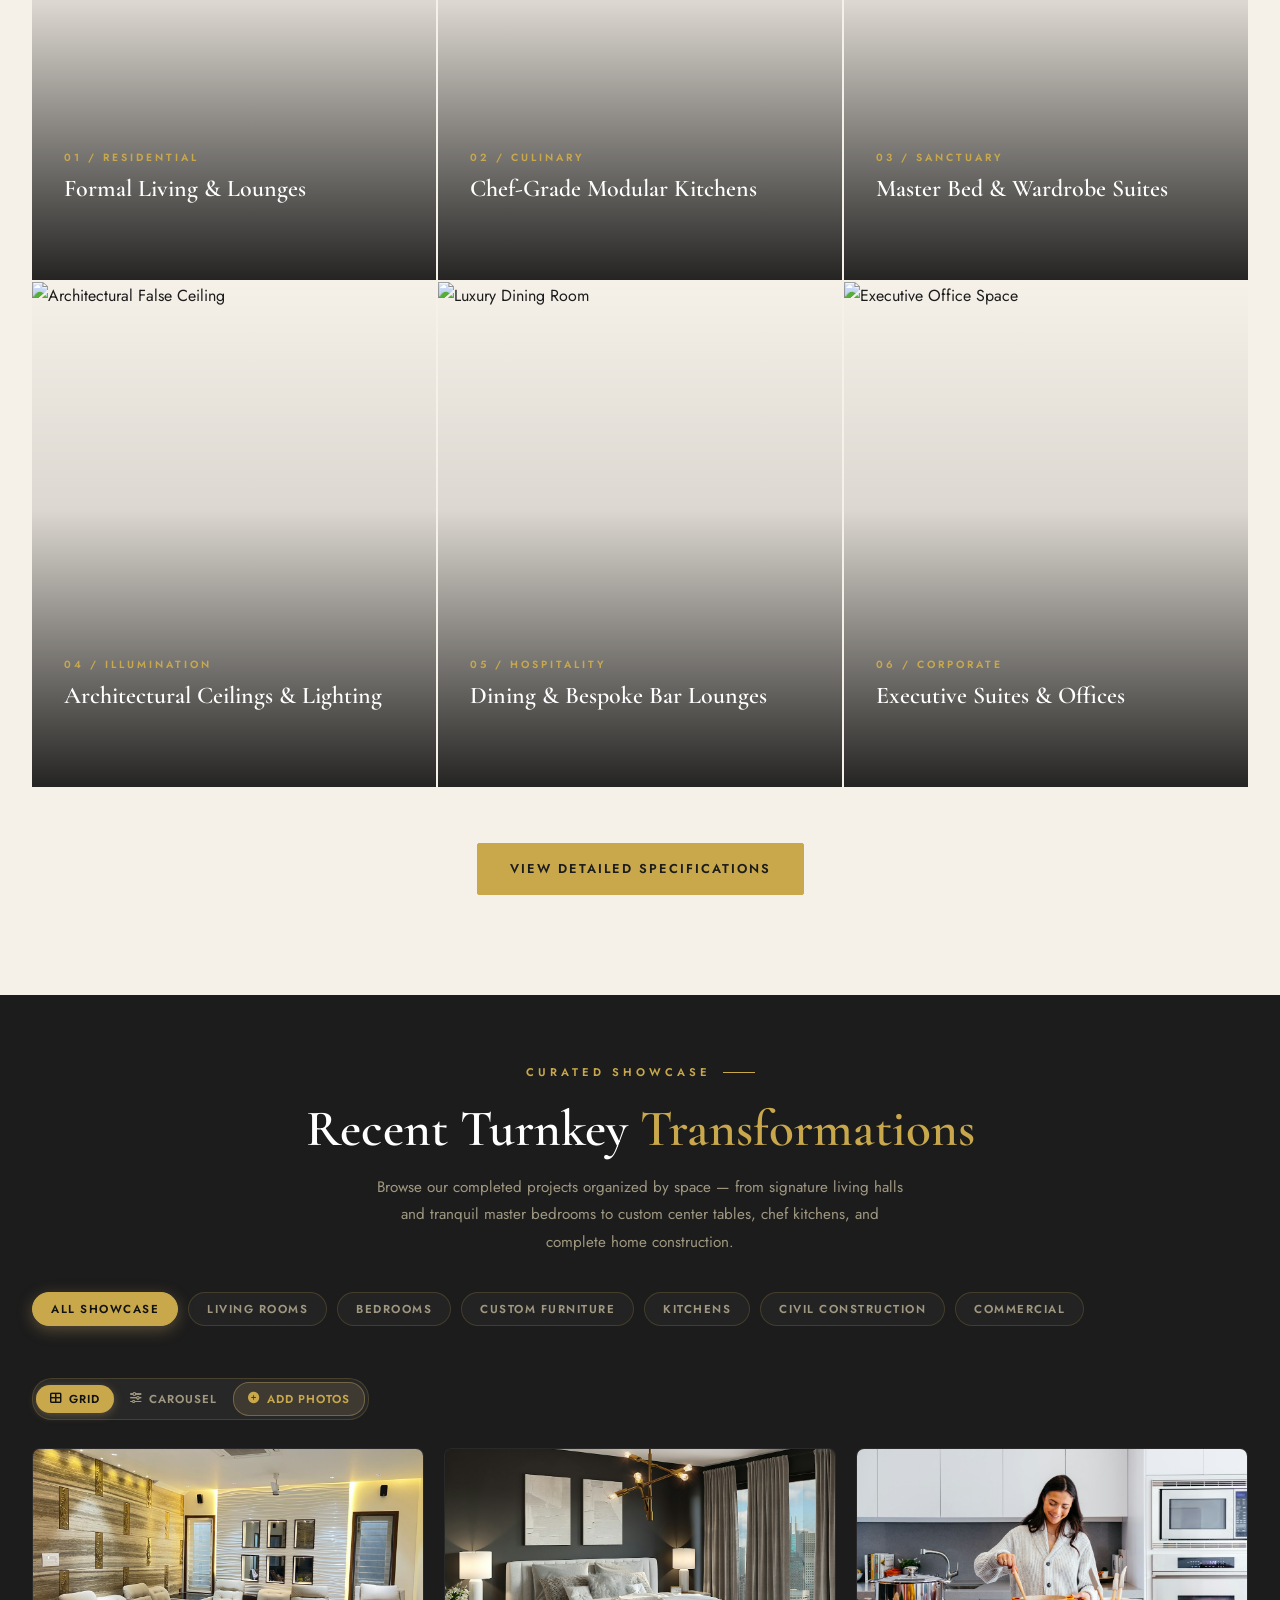
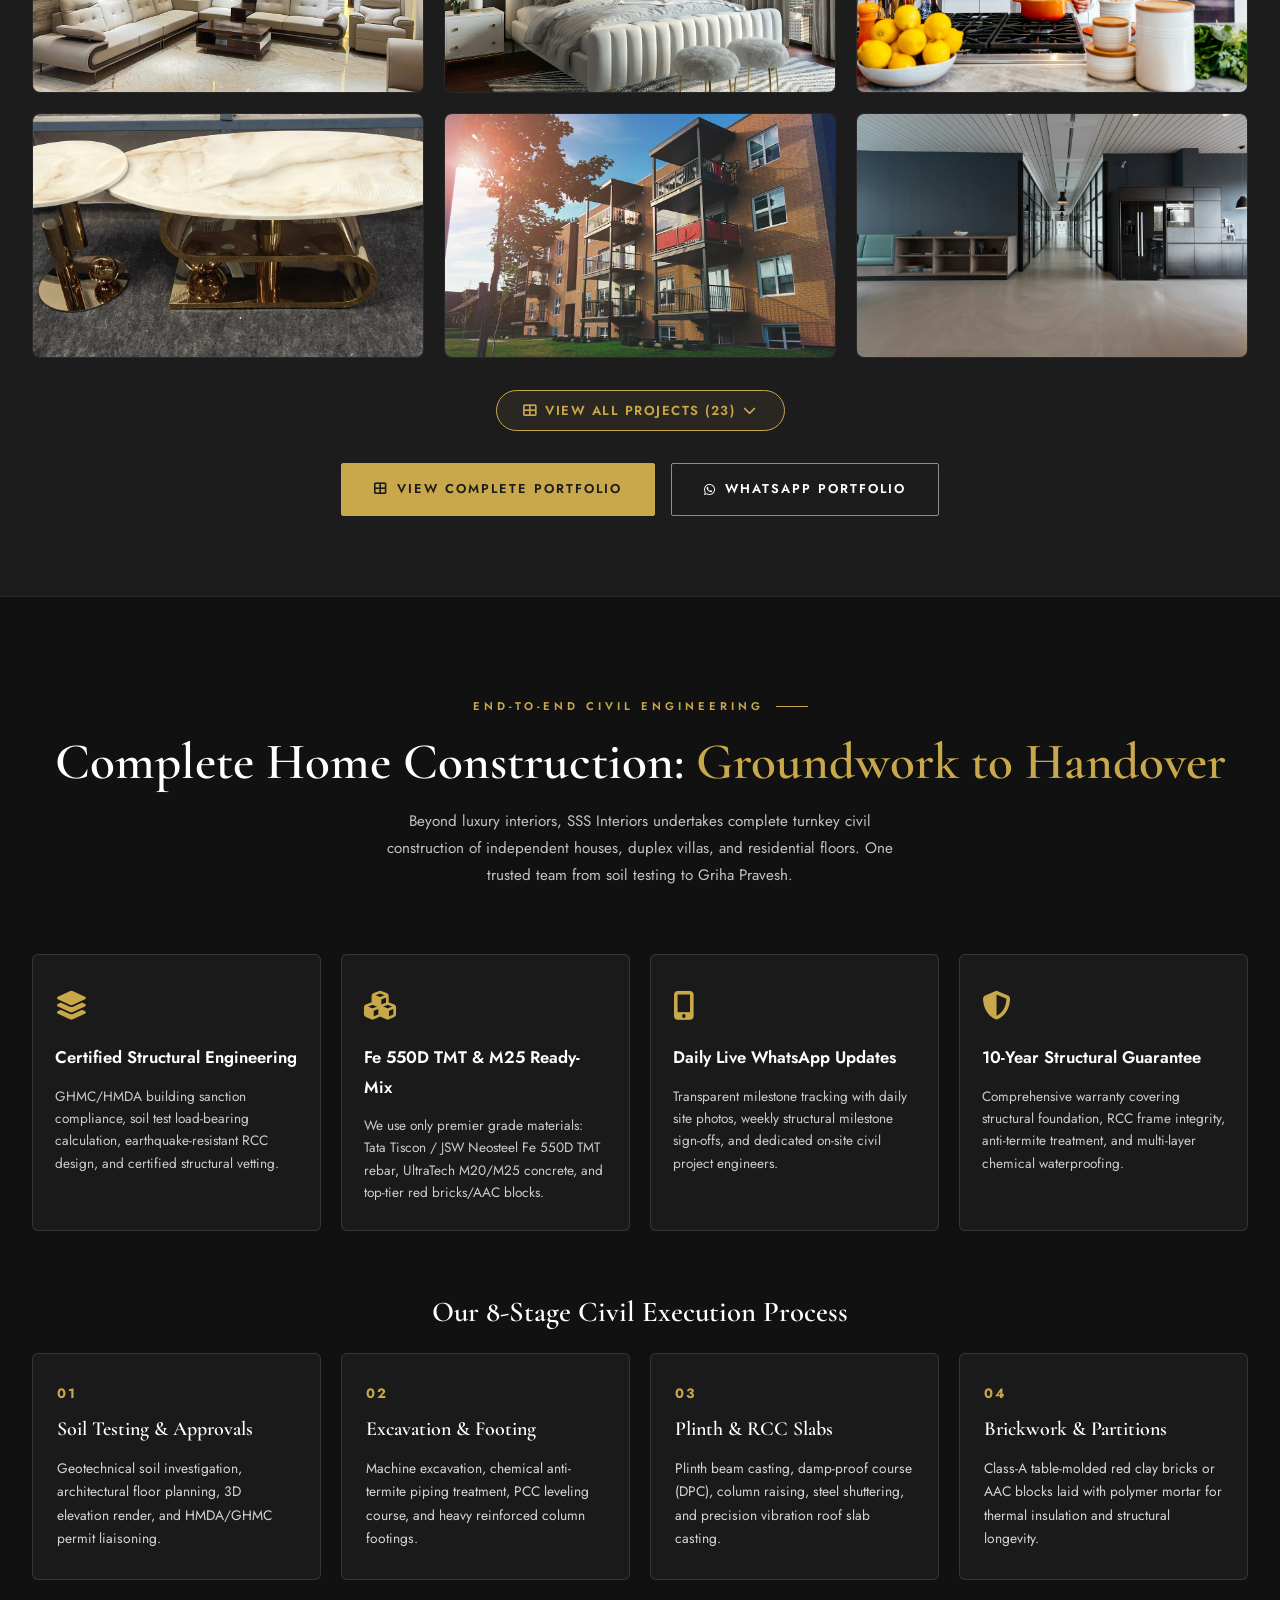
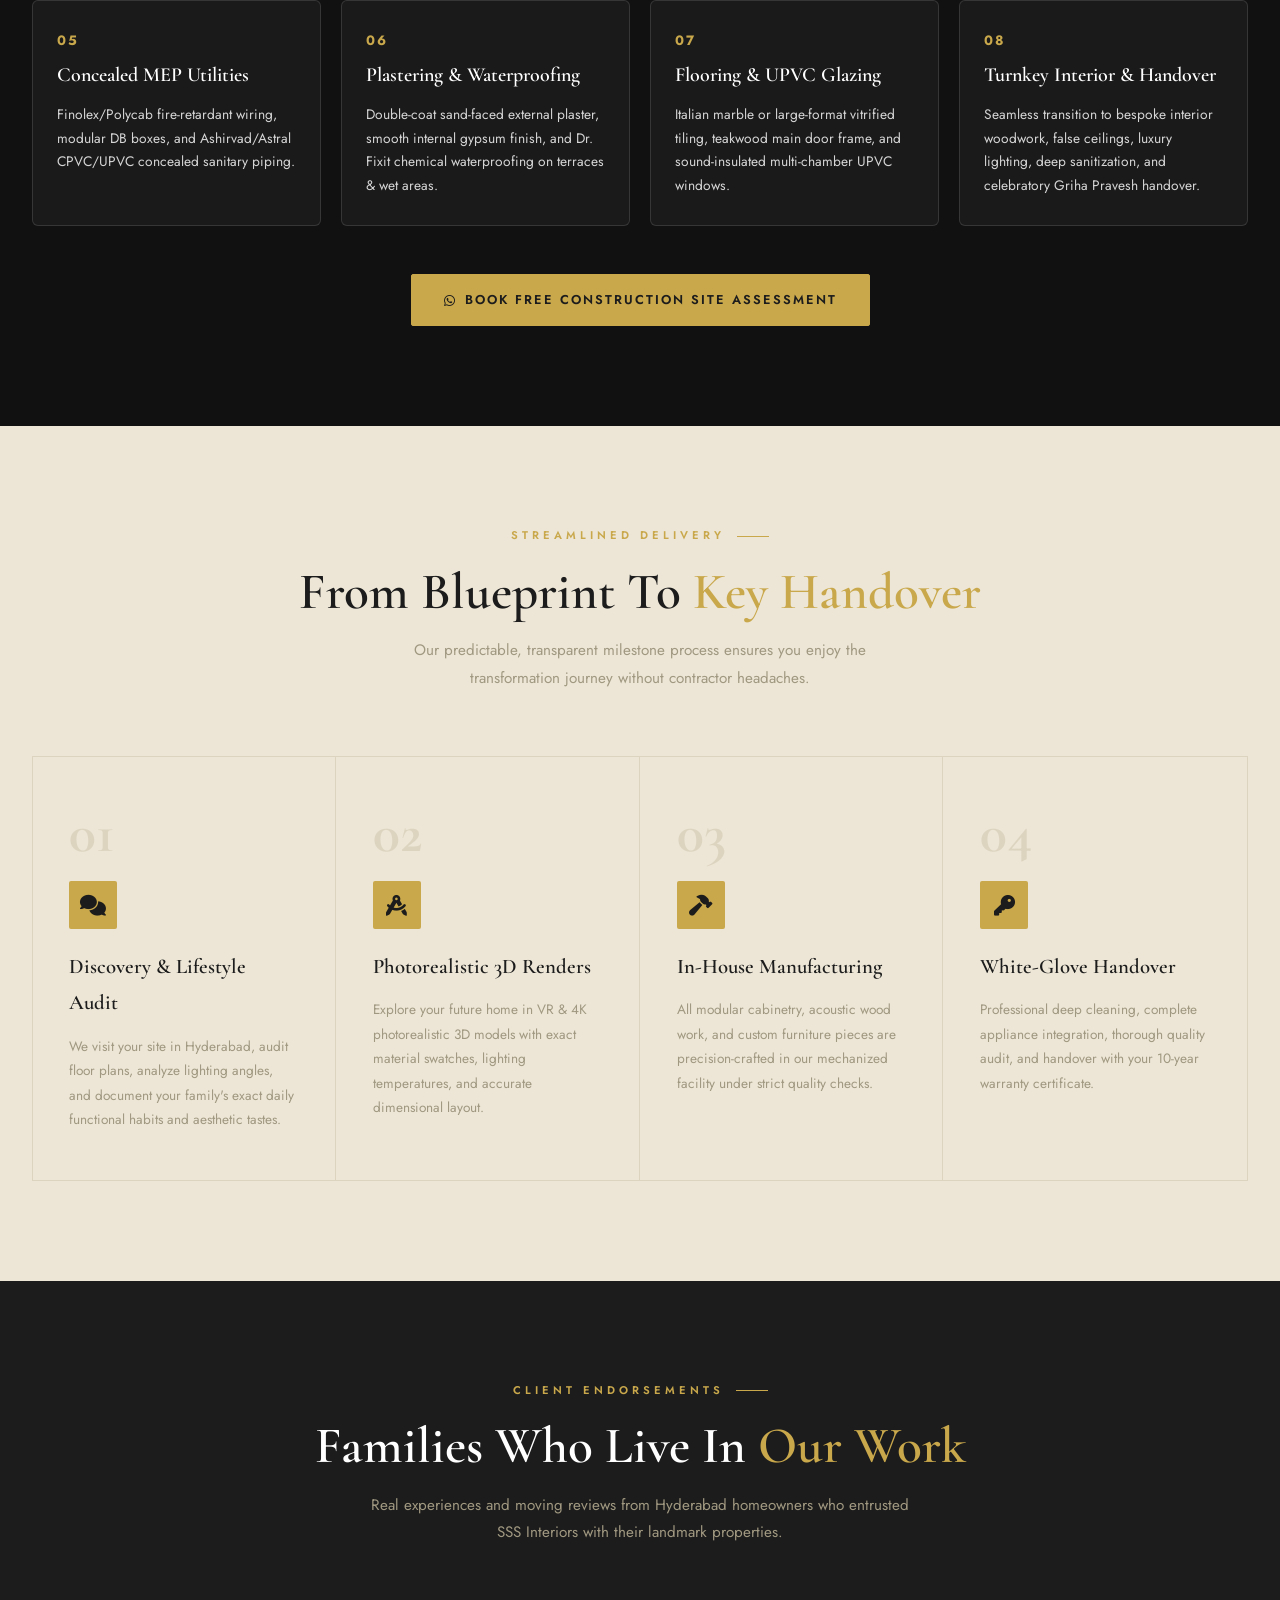
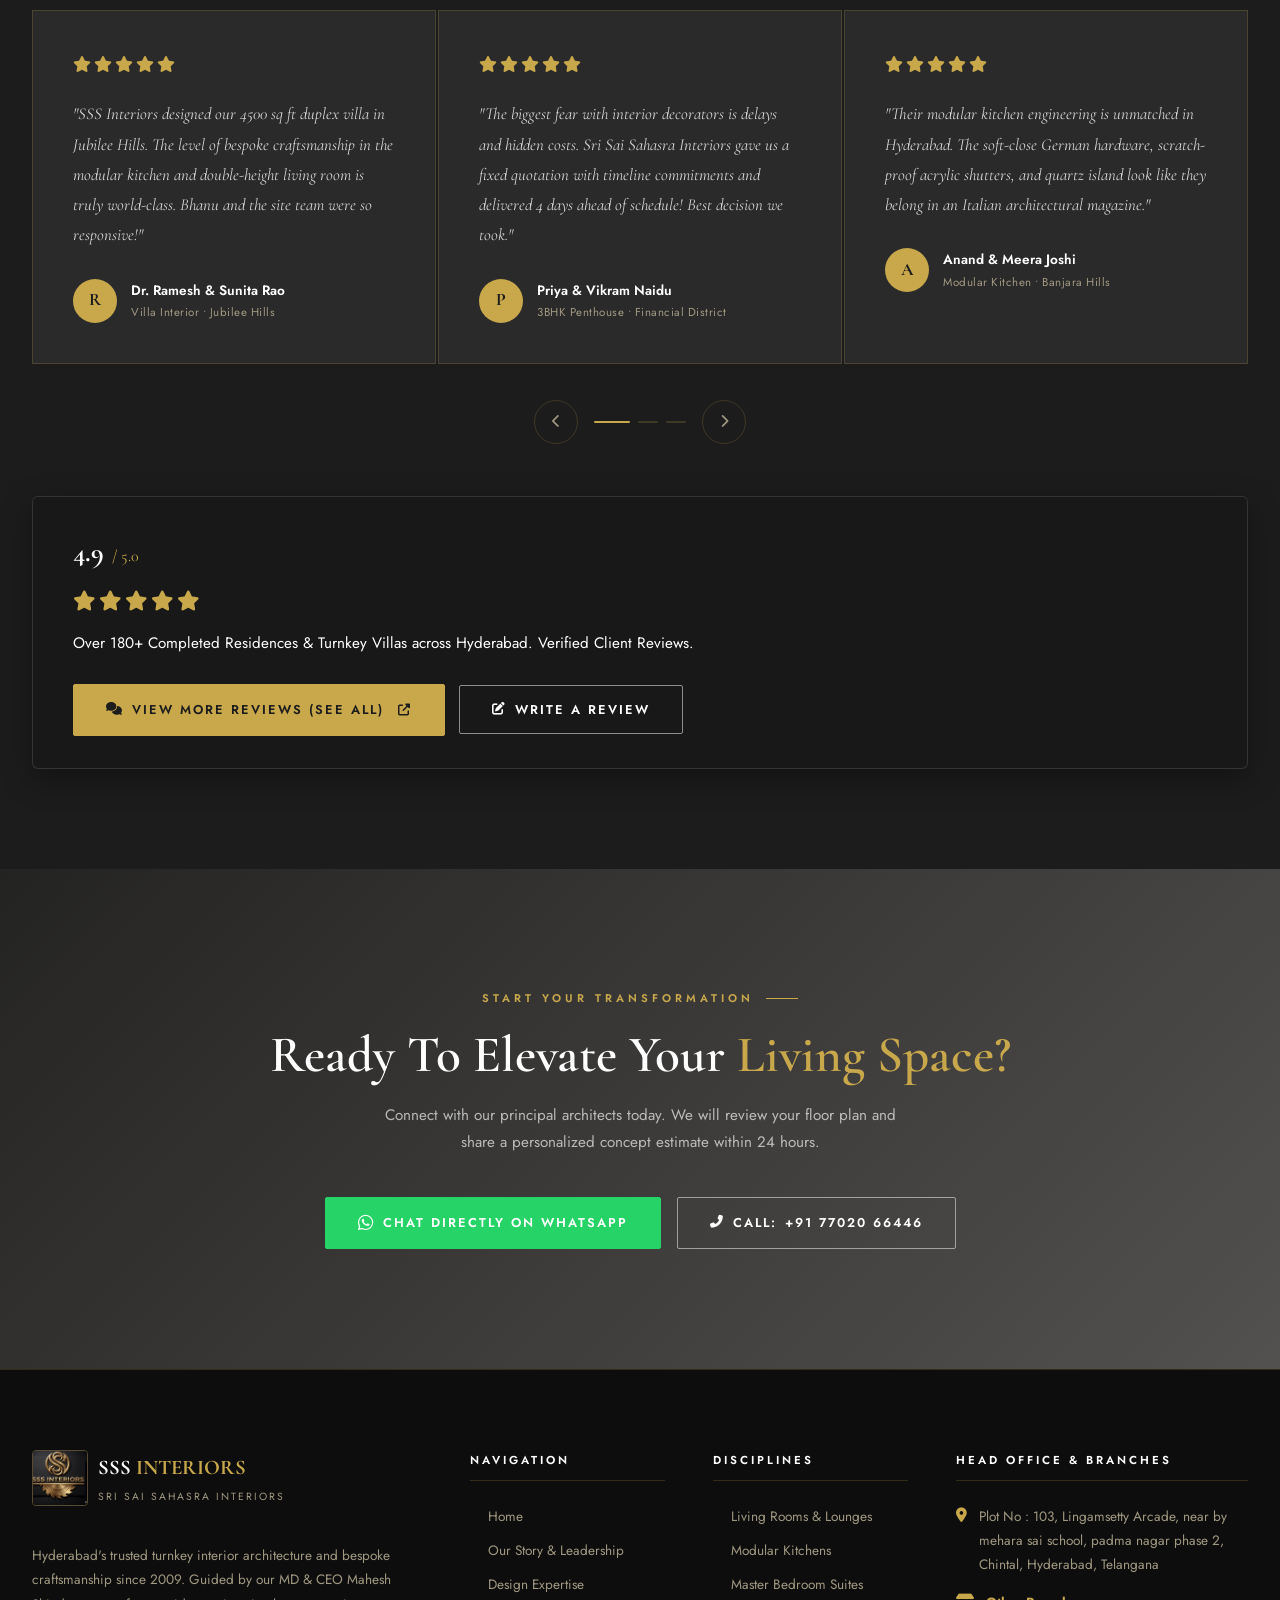
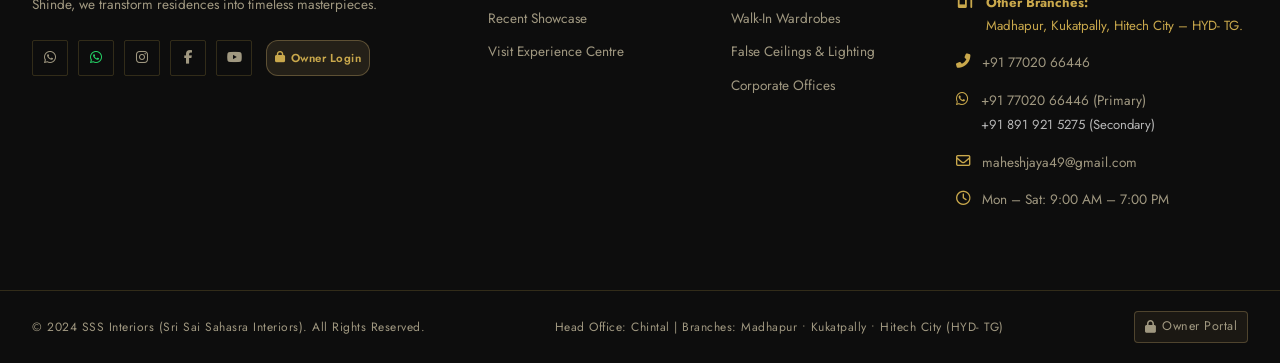
==== commit 7ab65296: "commming final copy" ====
--- a/index.html
+++ b/index.html
@@ -62,6 +62,7 @@
         <a href="#" class="cfg-instagram" target="_blank" aria-label="Instagram"><i class="fab fa-instagram"></i></a>
         <a href="#" class="cfg-facebook" target="_blank" aria-label="Facebook"><i class="fab fa-facebook-f"></i></a>
         <a href="#" class="cfg-youtube" target="_blank" aria-label="YouTube"><i class="fab fa-youtube"></i></a>
+        <a href="admin.html" class="topbar-admin-link" title="Owner Admin Portal"><i class="fas fa-lock"></i> Owner Login</a>
       </div>
     </div>
   </div>
@@ -90,6 +91,7 @@
         <li><a href="portfolio.html">Showcase</a></li>
         <li><a href="reviews.html">Reviews</a></li>
         <li><a href="contact.html">Contact</a></li>
+        <li><a href="admin.html" class="nav-admin-link" title="Owner Showcase Manager"><i class="fas fa-lock" style="font-size:0.75rem; margin-right:4px;"></i> Owner</a></li>
       </ul>
 
       <!-- CTA Actions -->
@@ -519,6 +521,7 @@
         <div class="showcase-view-toggle">
           <button id="view-mode-grid" class="view-toggle-btn active" title="Grid View"><i class="fas fa-th-large"></i> Grid</button>
           <button id="view-mode-slider" class="view-toggle-btn" title="Horizontal Carousel Slider"><i class="fas fa-sliders-h"></i> Carousel</button>
+          <a href="admin.html" class="view-toggle-btn view-toggle-admin" title="Owner: Add & Manage Showcase Photos"><i class="fas fa-plus-circle"></i> Add Photos</a>
         </div>
       </div>
 
@@ -1012,6 +1015,7 @@
             <a href="#" class="footer-social-link cfg-instagram" target="_blank" aria-label="Instagram"><i class="fab fa-instagram"></i></a>
             <a href="#" class="footer-social-link cfg-facebook" target="_blank" aria-label="Facebook"><i class="fab fa-facebook-f"></i></a>
             <a href="#" class="footer-social-link cfg-youtube" target="_blank" aria-label="YouTube"><i class="fab fa-youtube"></i></a>
+        <a href="admin.html" class="topbar-admin-link" title="Owner Admin Portal"><i class="fas fa-lock"></i> Owner Login</a>
           </div>
         </div>
 
@@ -1077,8 +1081,9 @@
       <div style="display:flex; justify-content:space-between; align-items:center; flex-wrap:wrap; gap:12px; width:100%;">
         <span>&copy; 2024 SSS Interiors (Sri Sai Sahasra Interiors). All Rights Reserved.</span>
         <span>Head Office: Chintal | Branches: Madhapur &bull; Kukatpally &bull; Hitech City (HYD- TG)</span>
-        <a href="#owner" id="owner-login-btn" class="owner-access-link" title="Owner Access Portal"><i class="fas fa-lock"></i> Owner Portal</a>
-      </div>
+        <a href="admin.html" class="footer-admin-link" title="Owner Admin Portal"><i class="fas fa-lock"></i> Owner Portal</a>
+      </div>
+    </div>
     </div>
   </footer>
 
--- a/assets/css/style.css
+++ b/assets/css/style.css
@@ -3045,3 +3045,68 @@
     padding: 8px 18px;
   }
 }
+
+/* ============================================================
+   OWNER / ADMIN DIRECT ACCESS LINKS STYLING
+   ============================================================ */
+.topbar-admin-link {
+  display: inline-flex;
+  align-items: center;
+  gap: 5px;
+  color: var(--gold) !important;
+  font-size: 0.72rem !important;
+  font-weight: 600;
+  letter-spacing: 0.5px;
+  padding: 3px 8px;
+  border-radius: 12px;
+  background: rgba(200, 169, 106, 0.12);
+  border: 1px solid rgba(200, 169, 106, 0.35);
+  margin-left: 4px;
+  transition: all 0.25s ease;
+  text-decoration: none;
+}
+.topbar-admin-link:hover {
+  background: var(--gold);
+  color: #121212 !important;
+  border-color: var(--gold);
+  box-shadow: 0 2px 8px rgba(200, 169, 106, 0.4);
+}
+
+.nav-menu .nav-admin-link {
+  color: var(--gold) !important;
+  display: inline-flex;
+  align-items: center;
+  gap: 5px;
+}
+.nav-menu .nav-admin-link:hover {
+  color: #ffffff !important;
+}
+
+.view-toggle-btn.view-toggle-admin {
+  background: rgba(200, 169, 106, 0.15);
+  border: 1px solid rgba(200, 169, 106, 0.4);
+  color: var(--gold);
+  text-decoration: none;
+}
+.view-toggle-btn.view-toggle-admin:hover {
+  background: var(--gold);
+  color: #121212;
+}
+
+.footer-admin-link {
+  color: var(--gold);
+  font-size: 0.78rem;
+  text-decoration: none;
+  display: inline-flex;
+  align-items: center;
+  gap: 6px;
+  padding: 4px 10px;
+  border-radius: 4px;
+  background: rgba(200, 169, 106, 0.08);
+  border: 1px solid rgba(200, 169, 106, 0.3);
+  transition: all 0.25s ease;
+}
+.footer-admin-link:hover {
+  background: var(--gold);
+  color: #121212;
+}
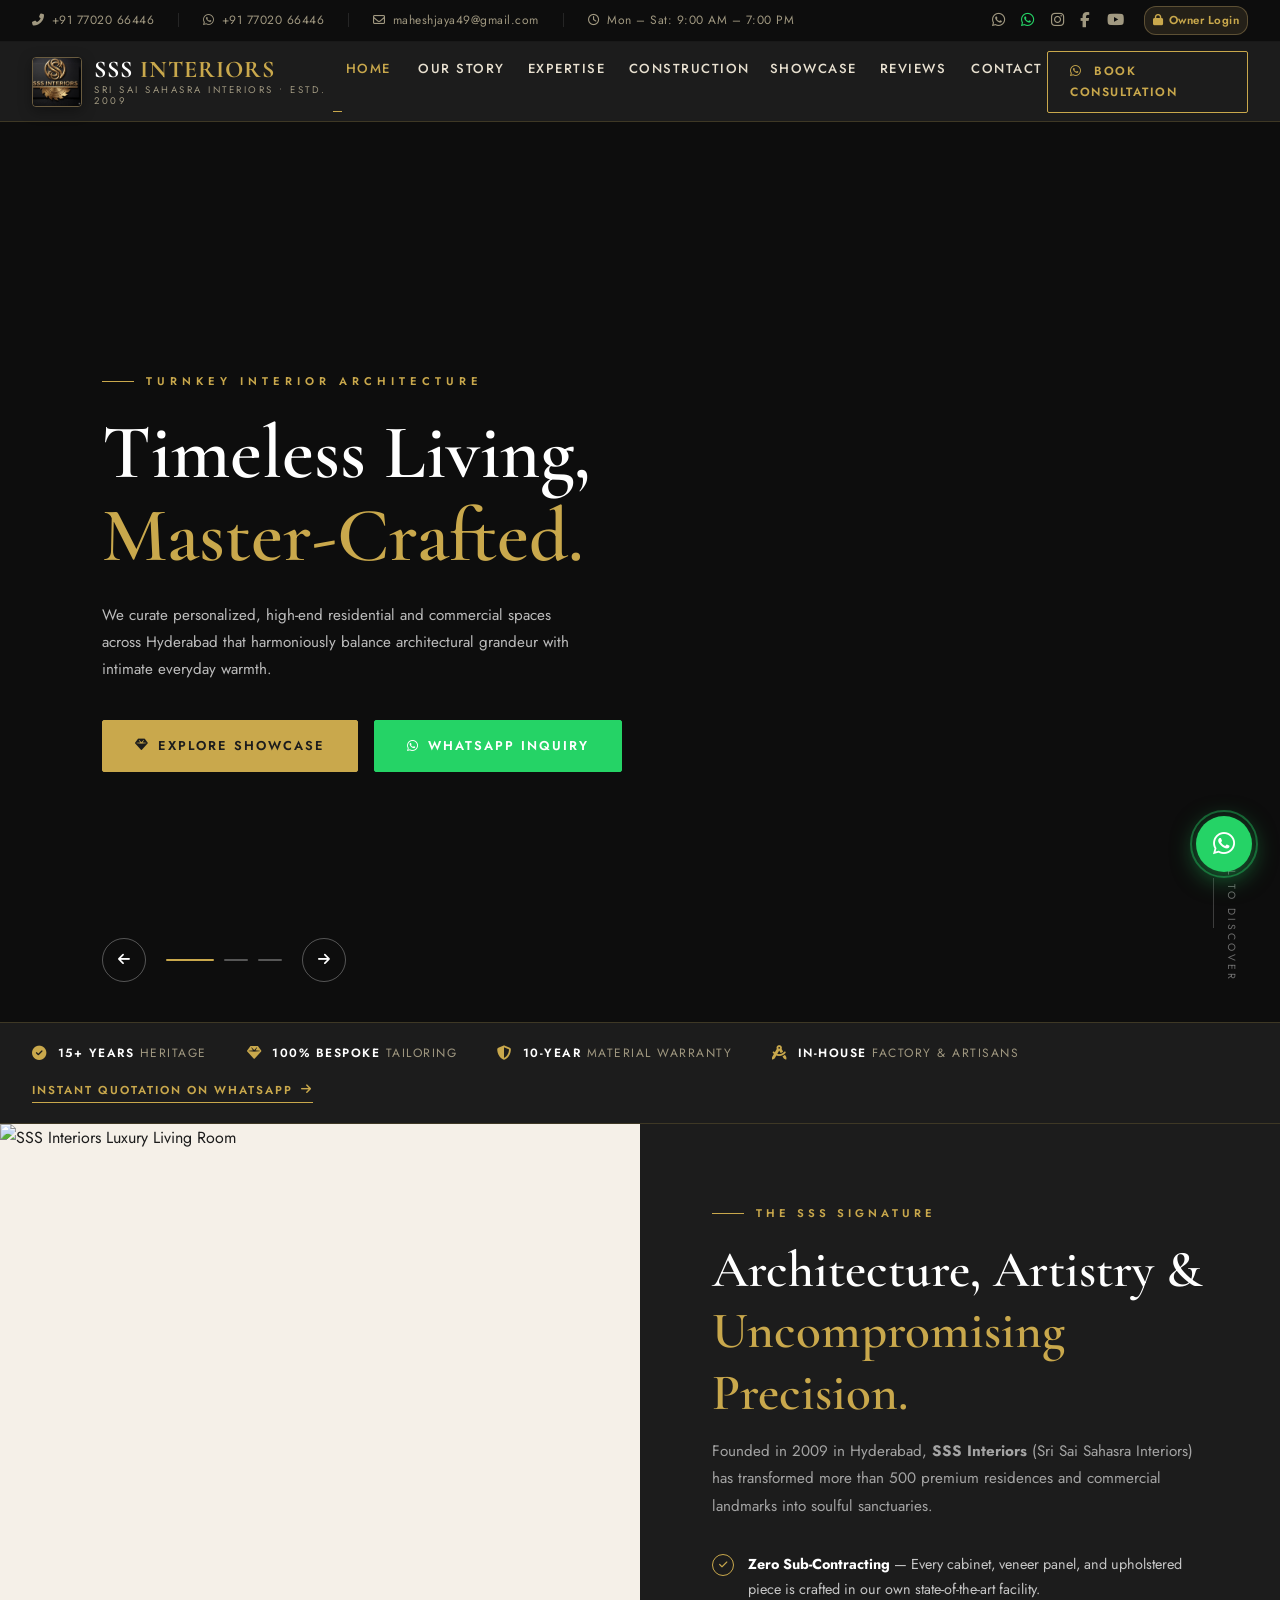
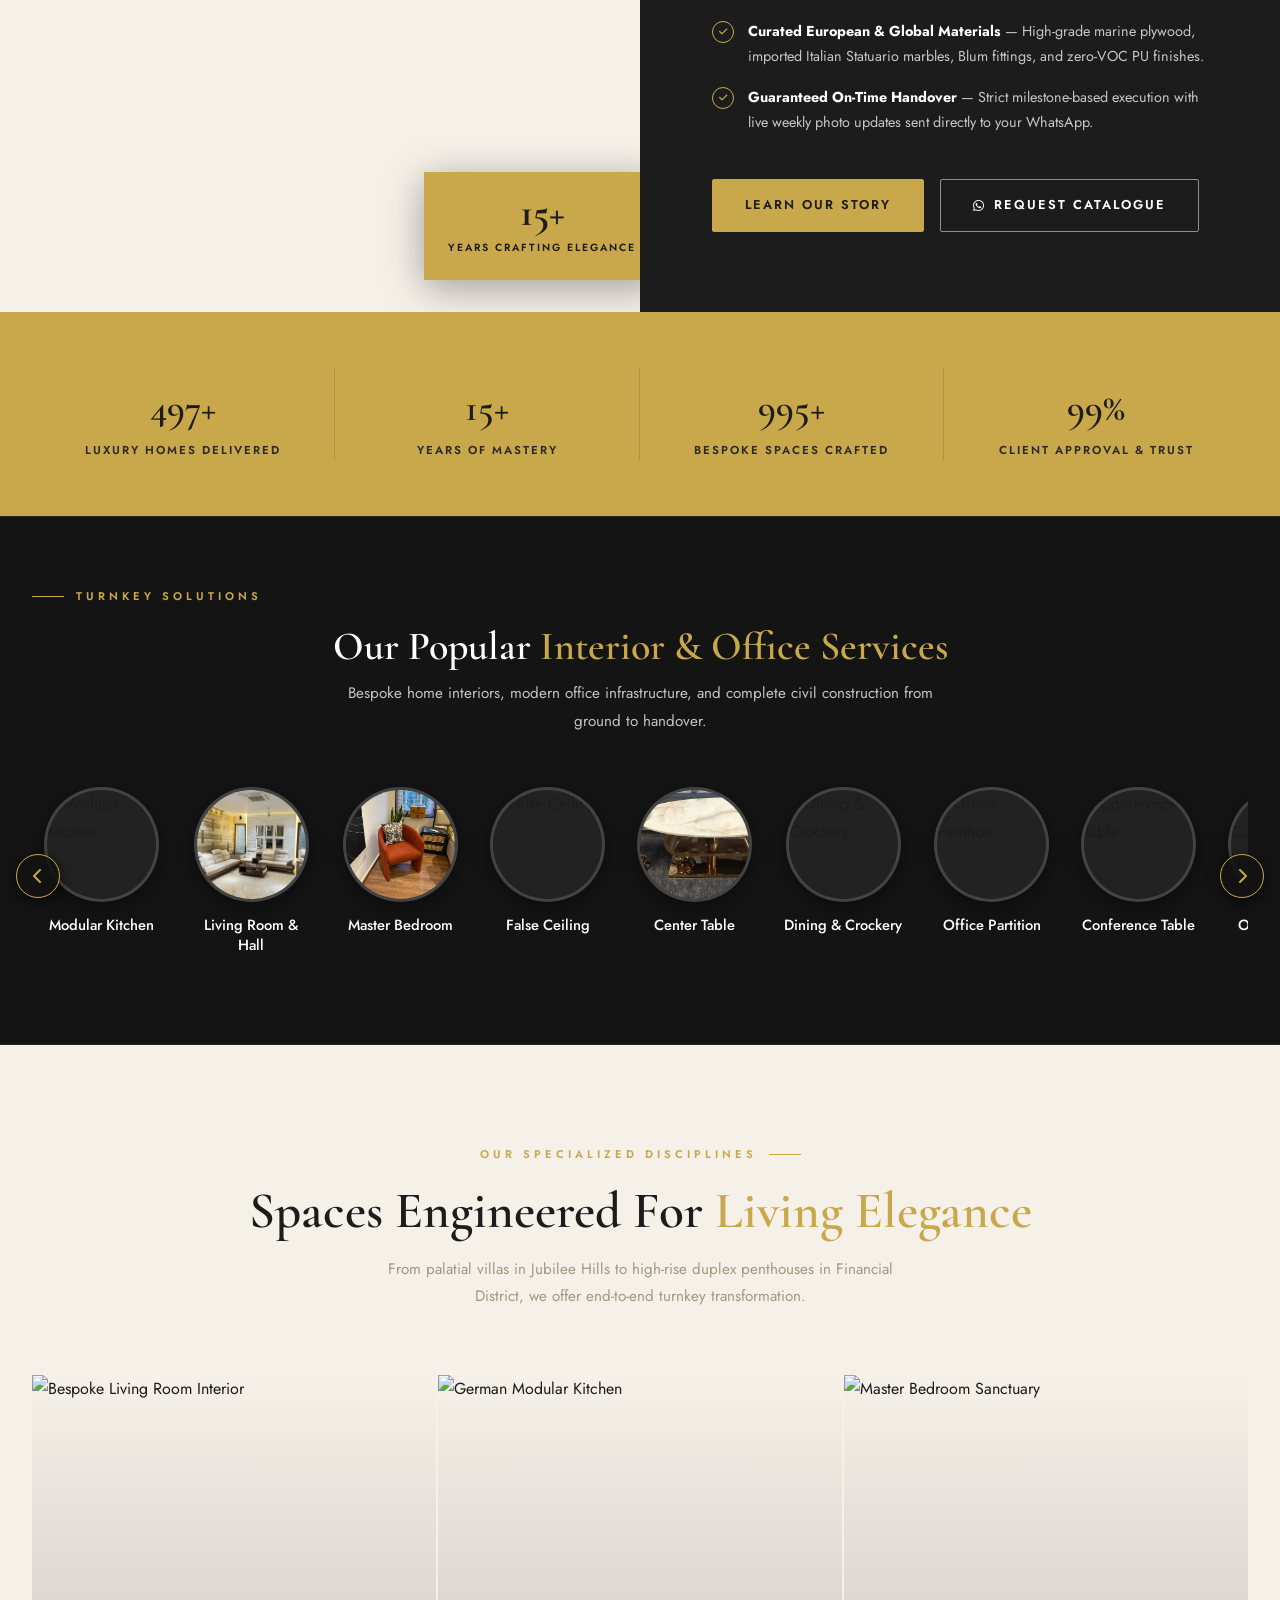
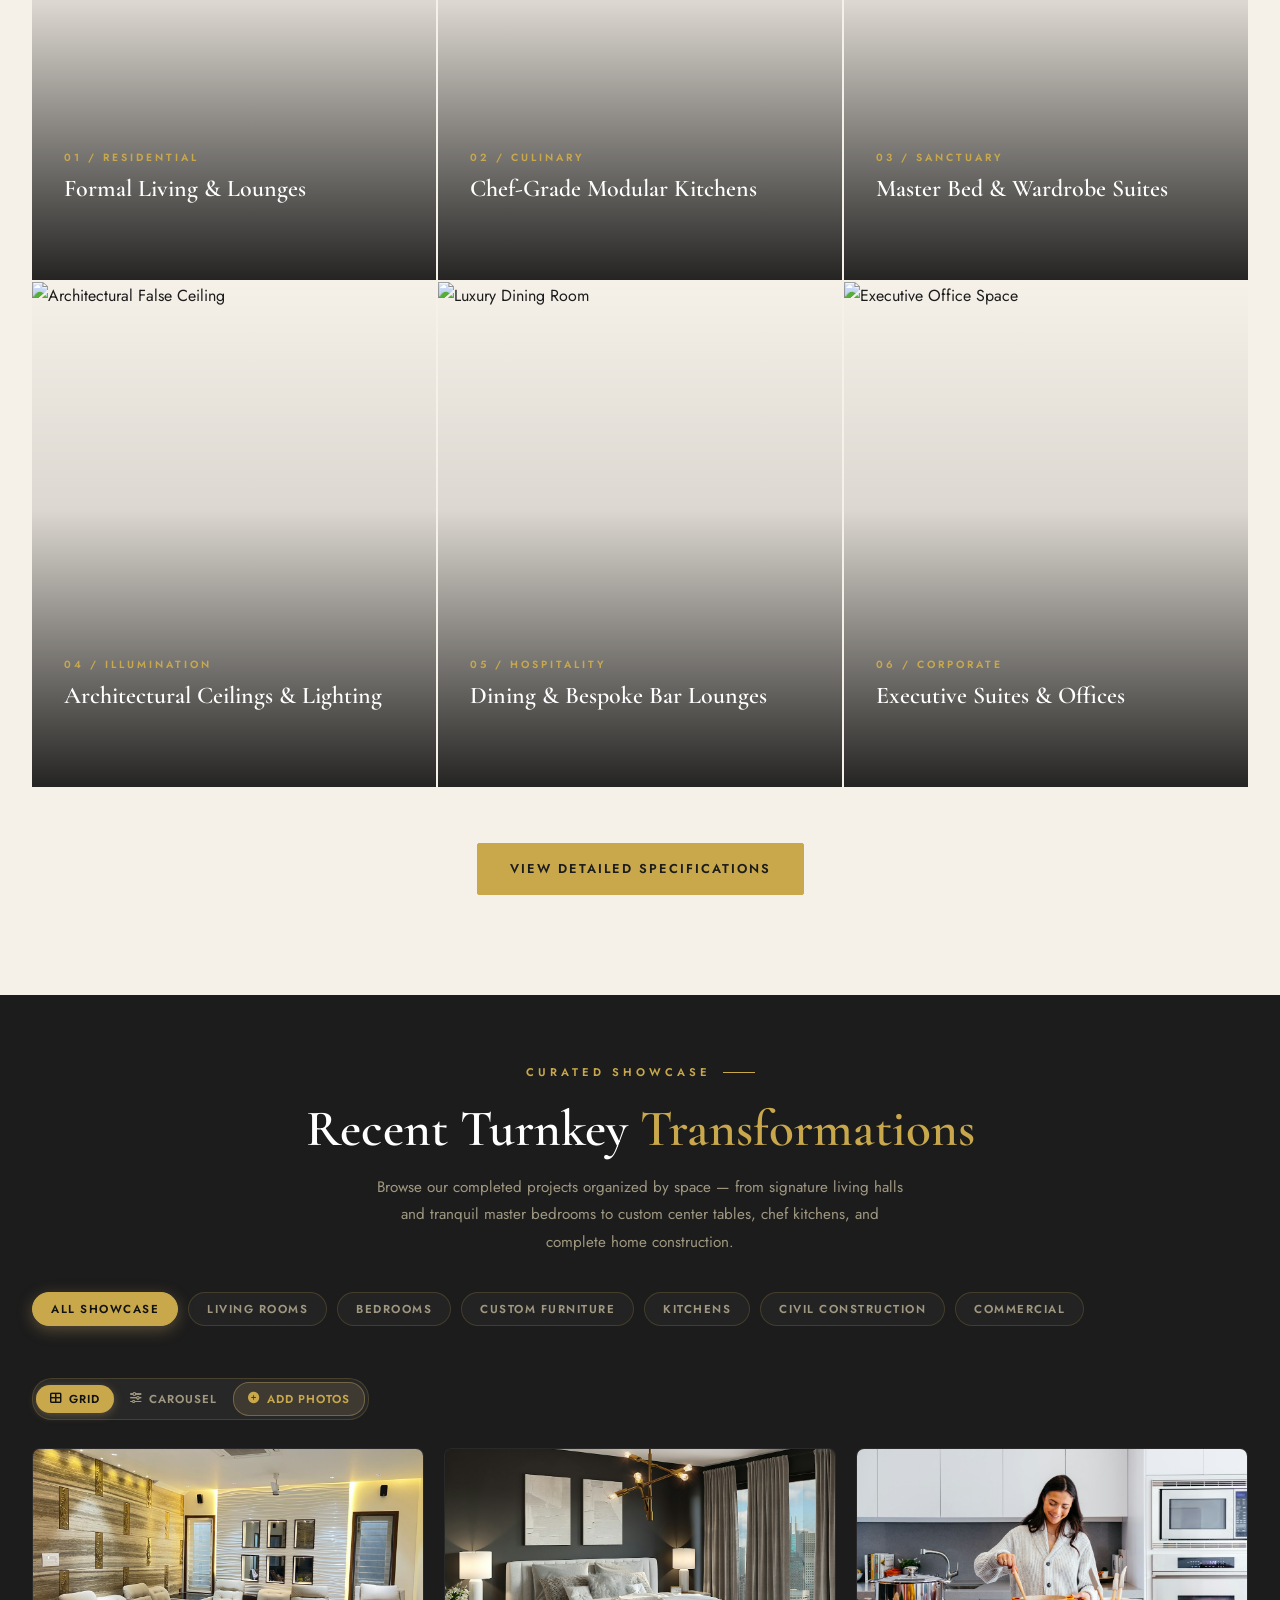
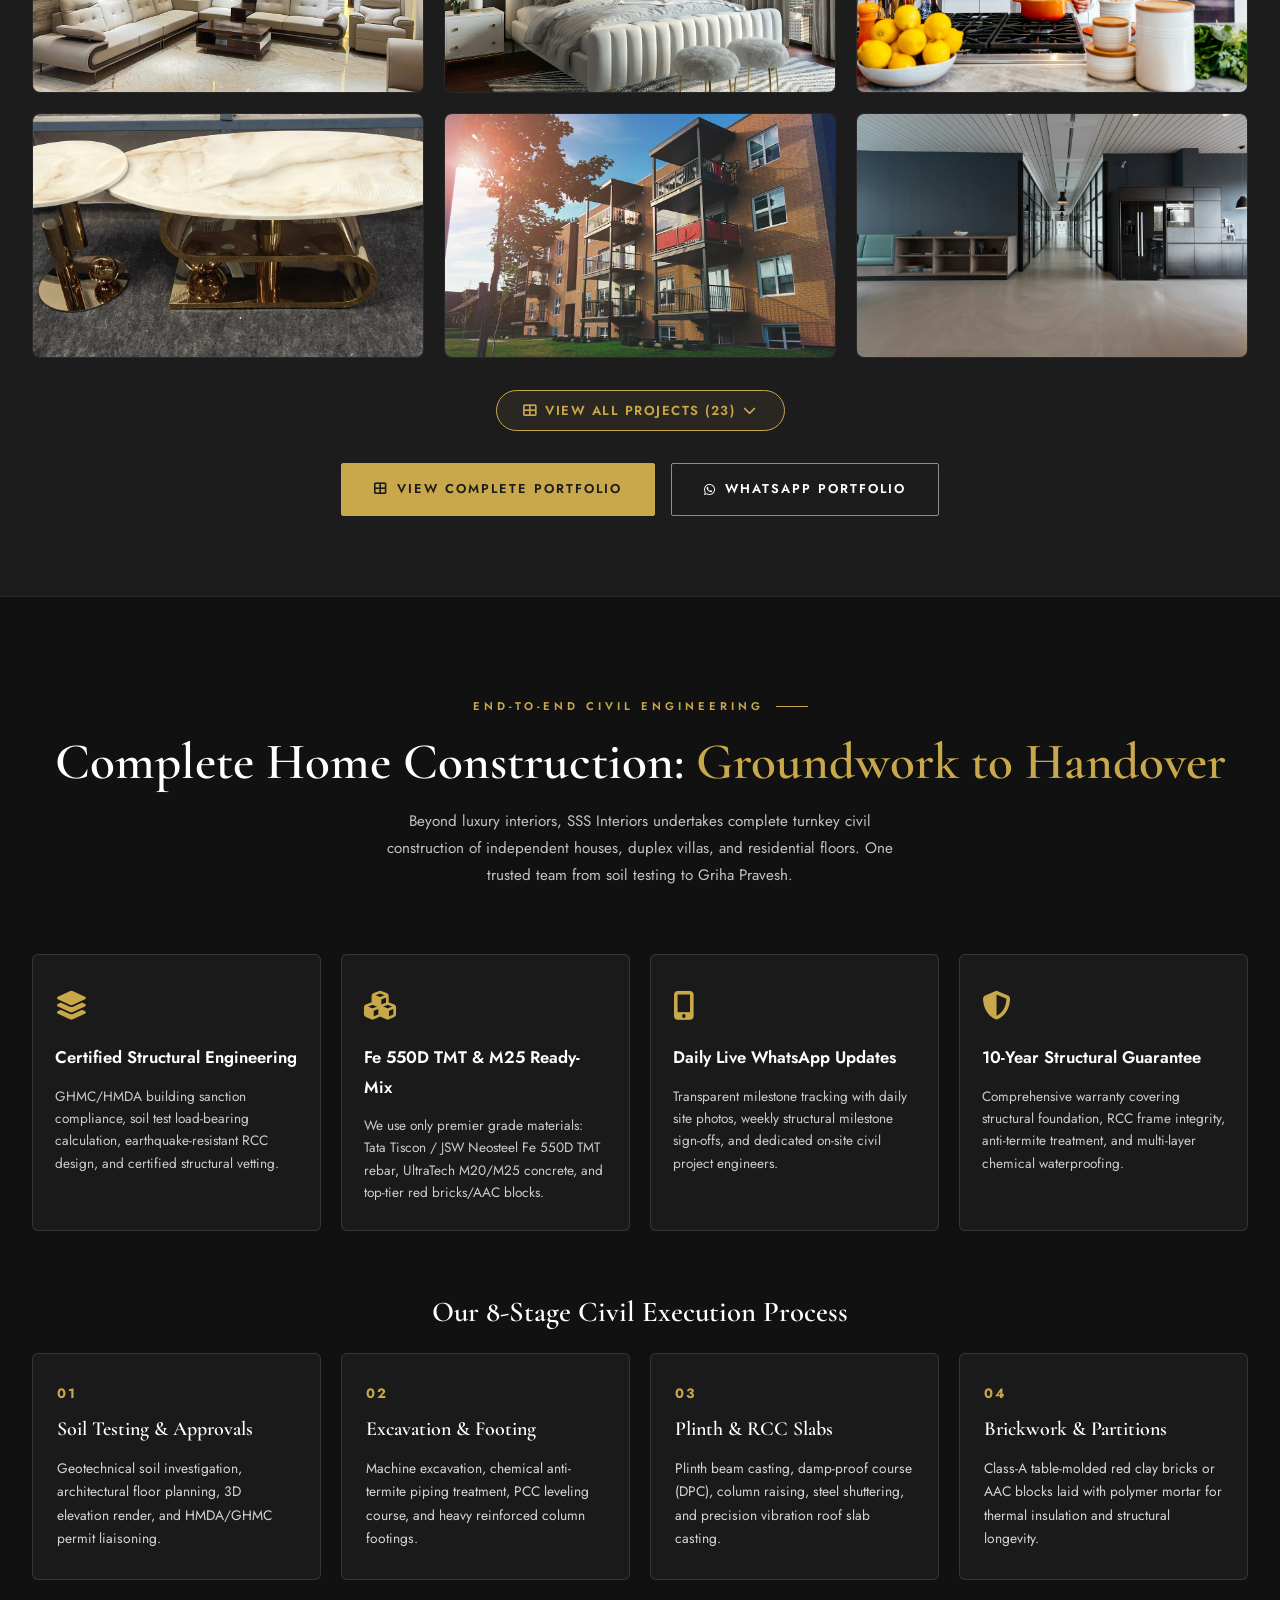
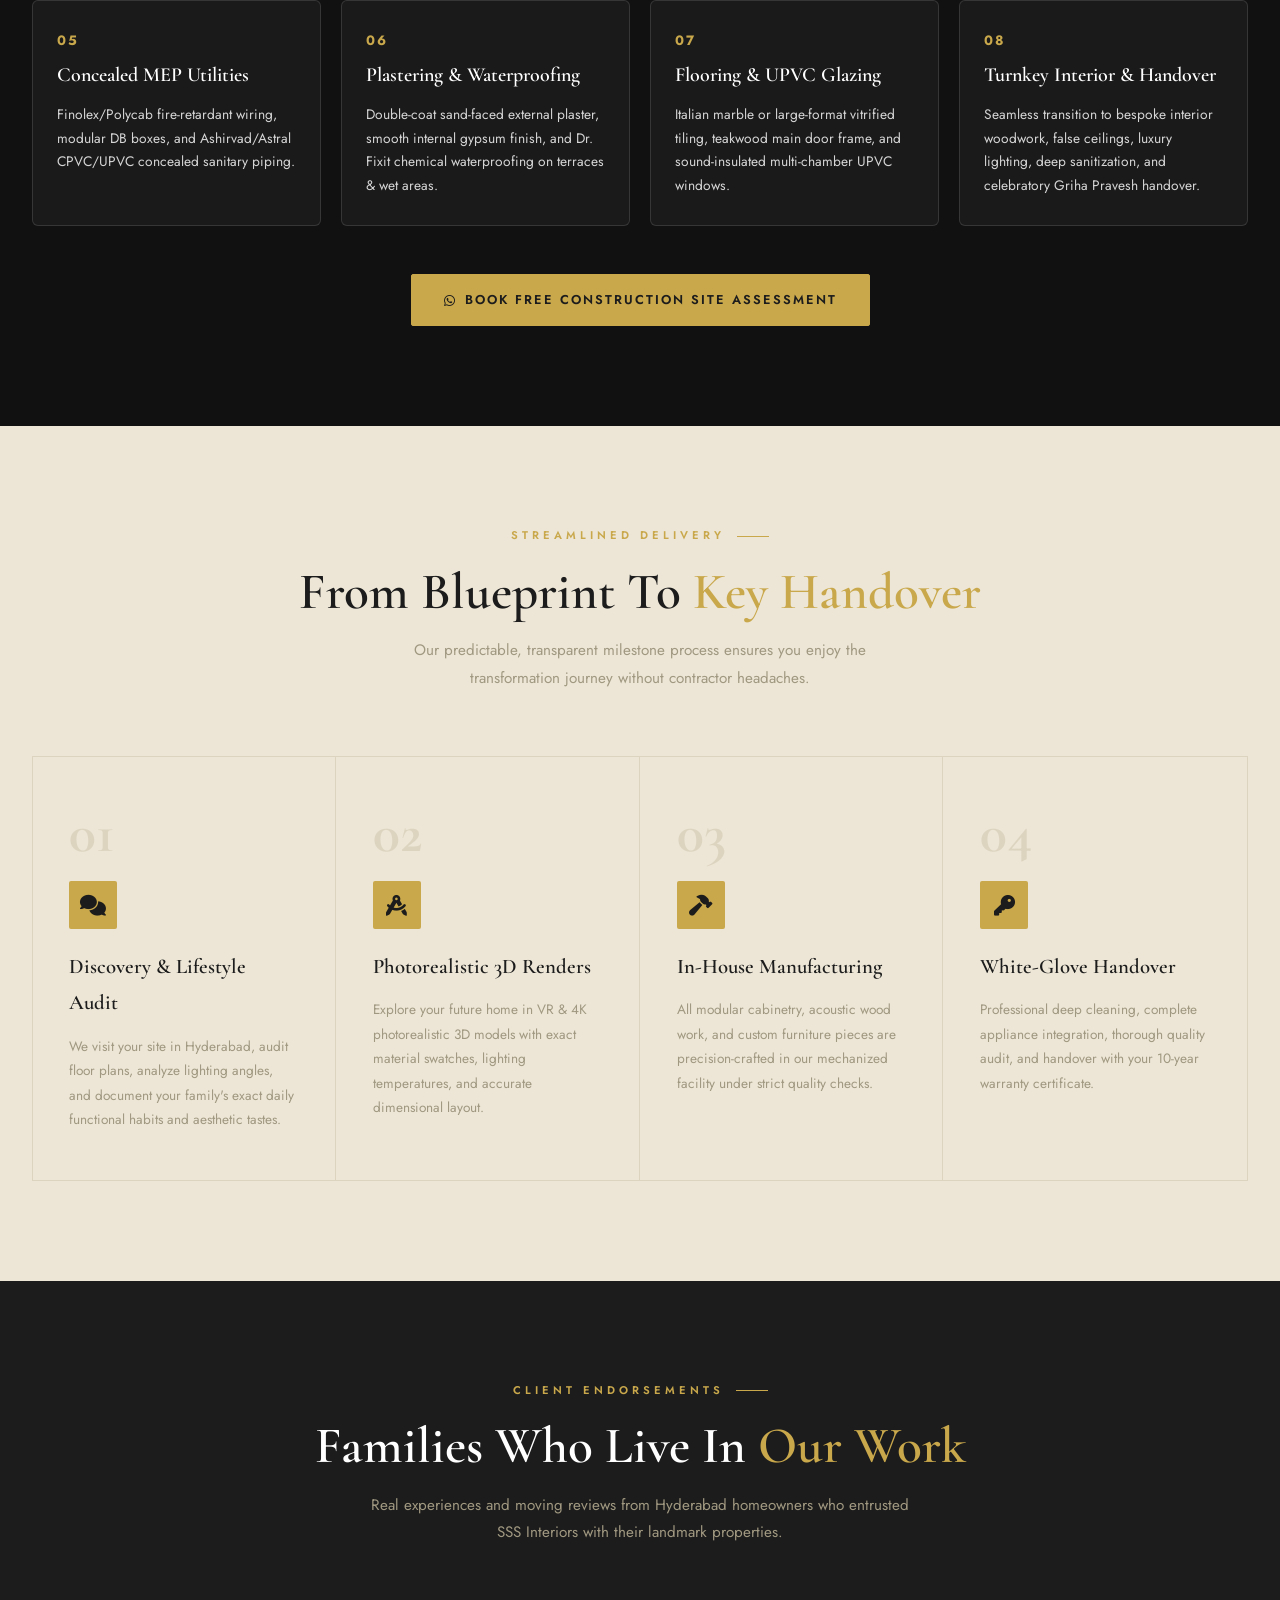
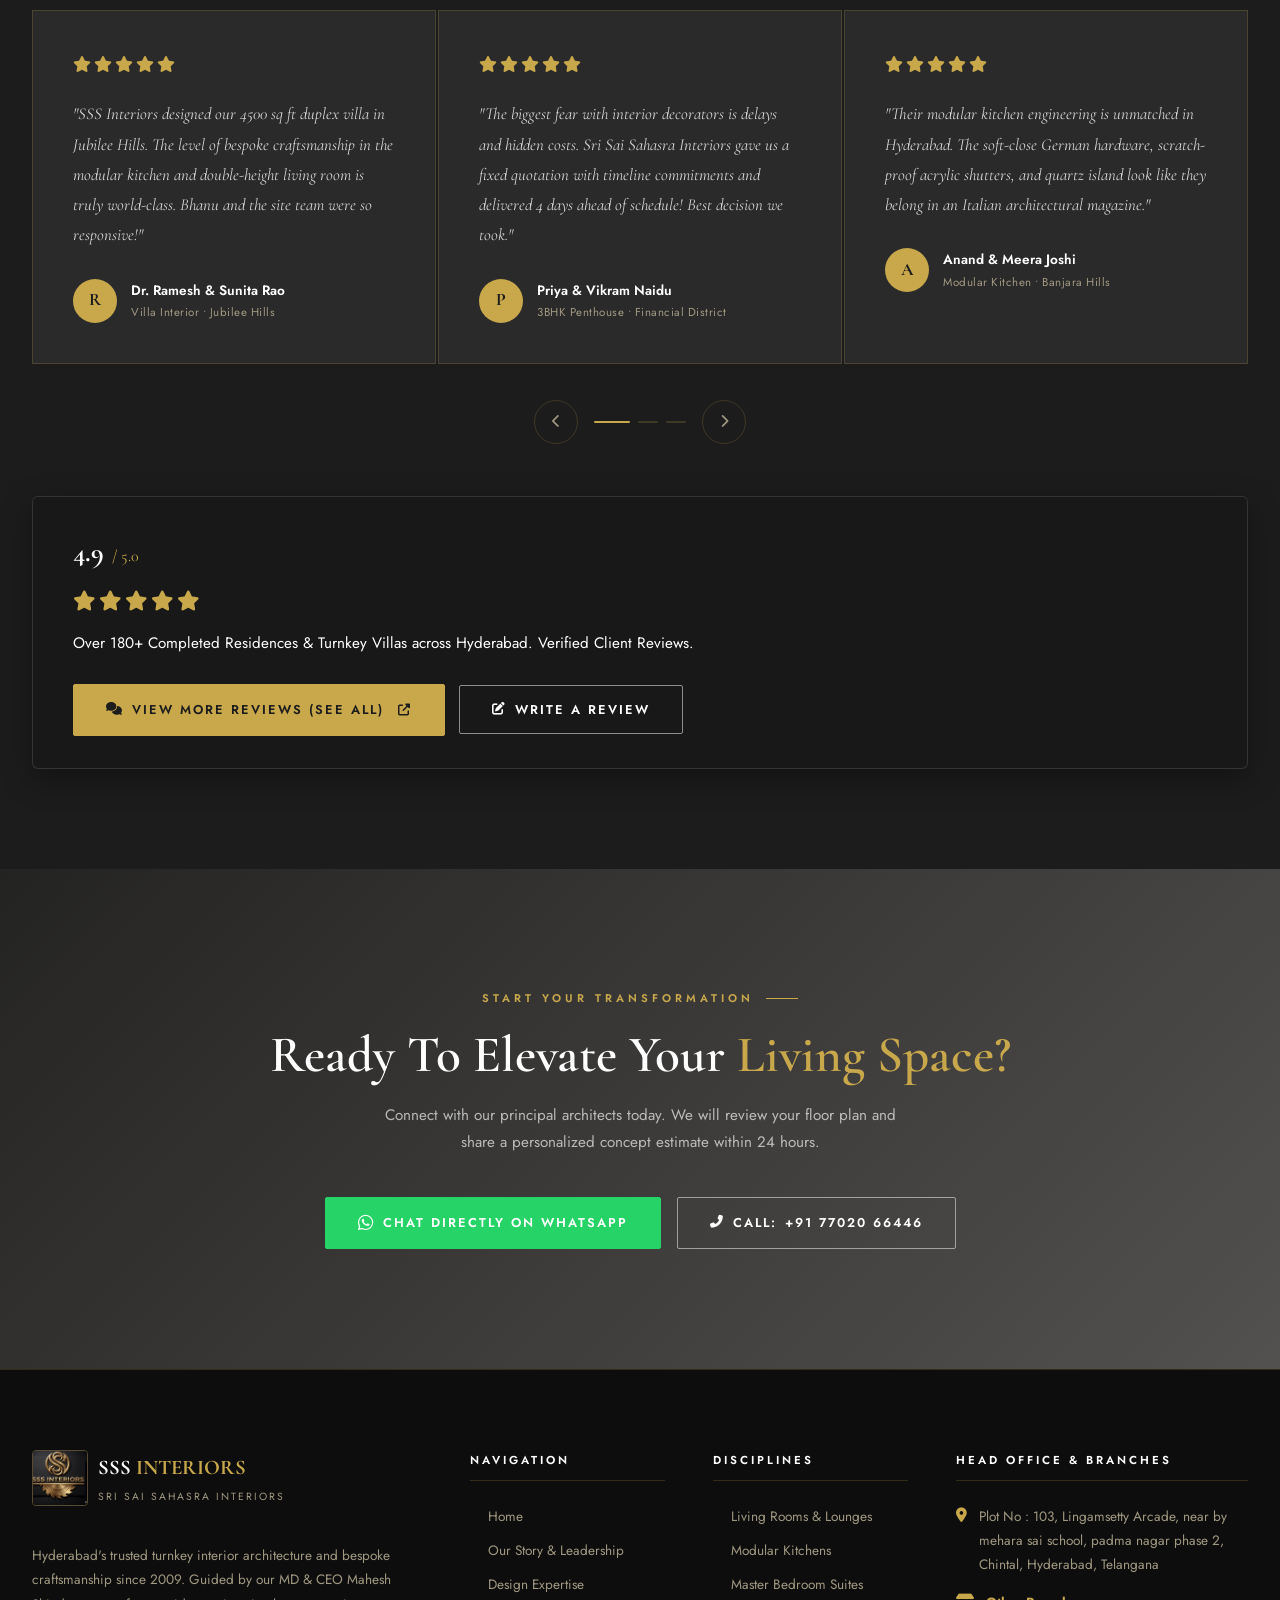
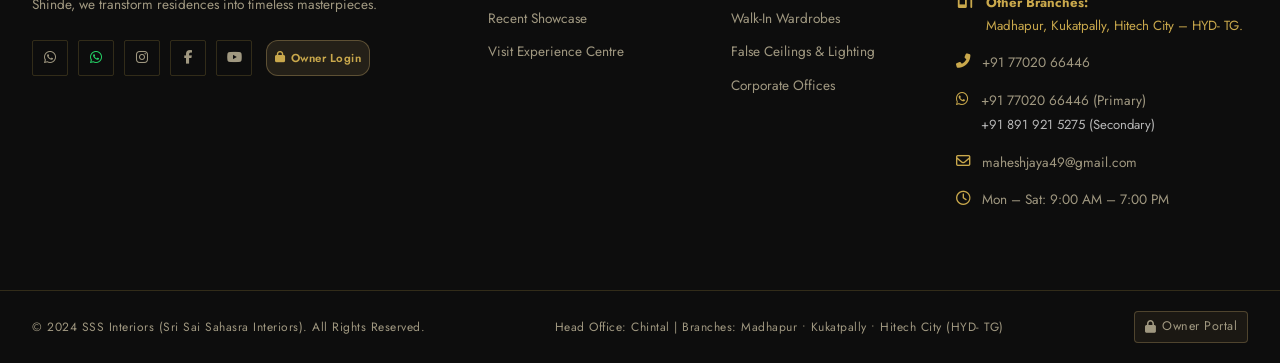
==== commit 26df3d69: "commming final copy" ====
--- a/index.html
+++ b/index.html
@@ -1,4 +1,4 @@
-<!DOCTYPE html>
+﻿<!DOCTYPE html>
 <html lang="en">
 <head>
   <meta charset="UTF-8" />
@@ -91,7 +91,7 @@
         <li><a href="portfolio.html">Showcase</a></li>
         <li><a href="reviews.html">Reviews</a></li>
         <li><a href="contact.html">Contact</a></li>
-        <li><a href="admin.html" class="nav-admin-link" title="Owner Showcase Manager"><i class="fas fa-lock" style="font-size:0.75rem; margin-right:4px;"></i> Owner</a></li>
+
       </ul>
 
       <!-- CTA Actions -->
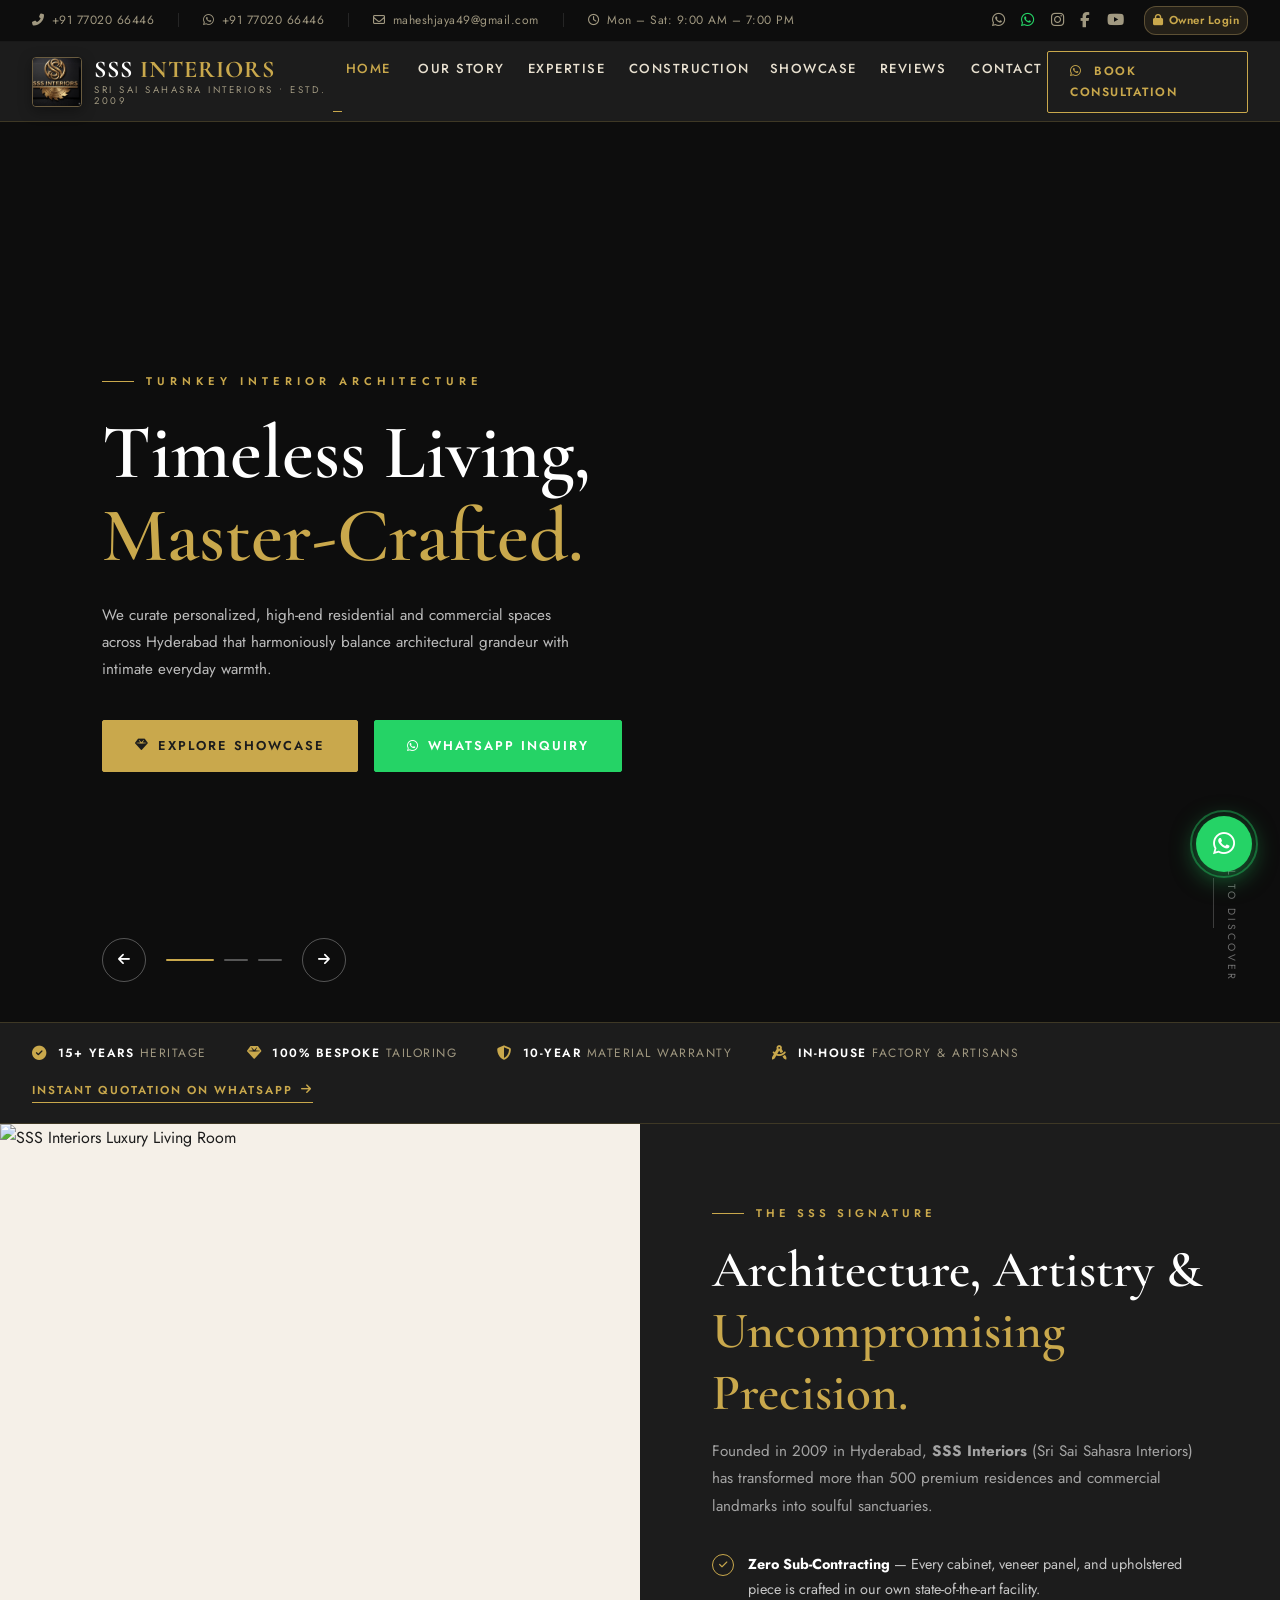
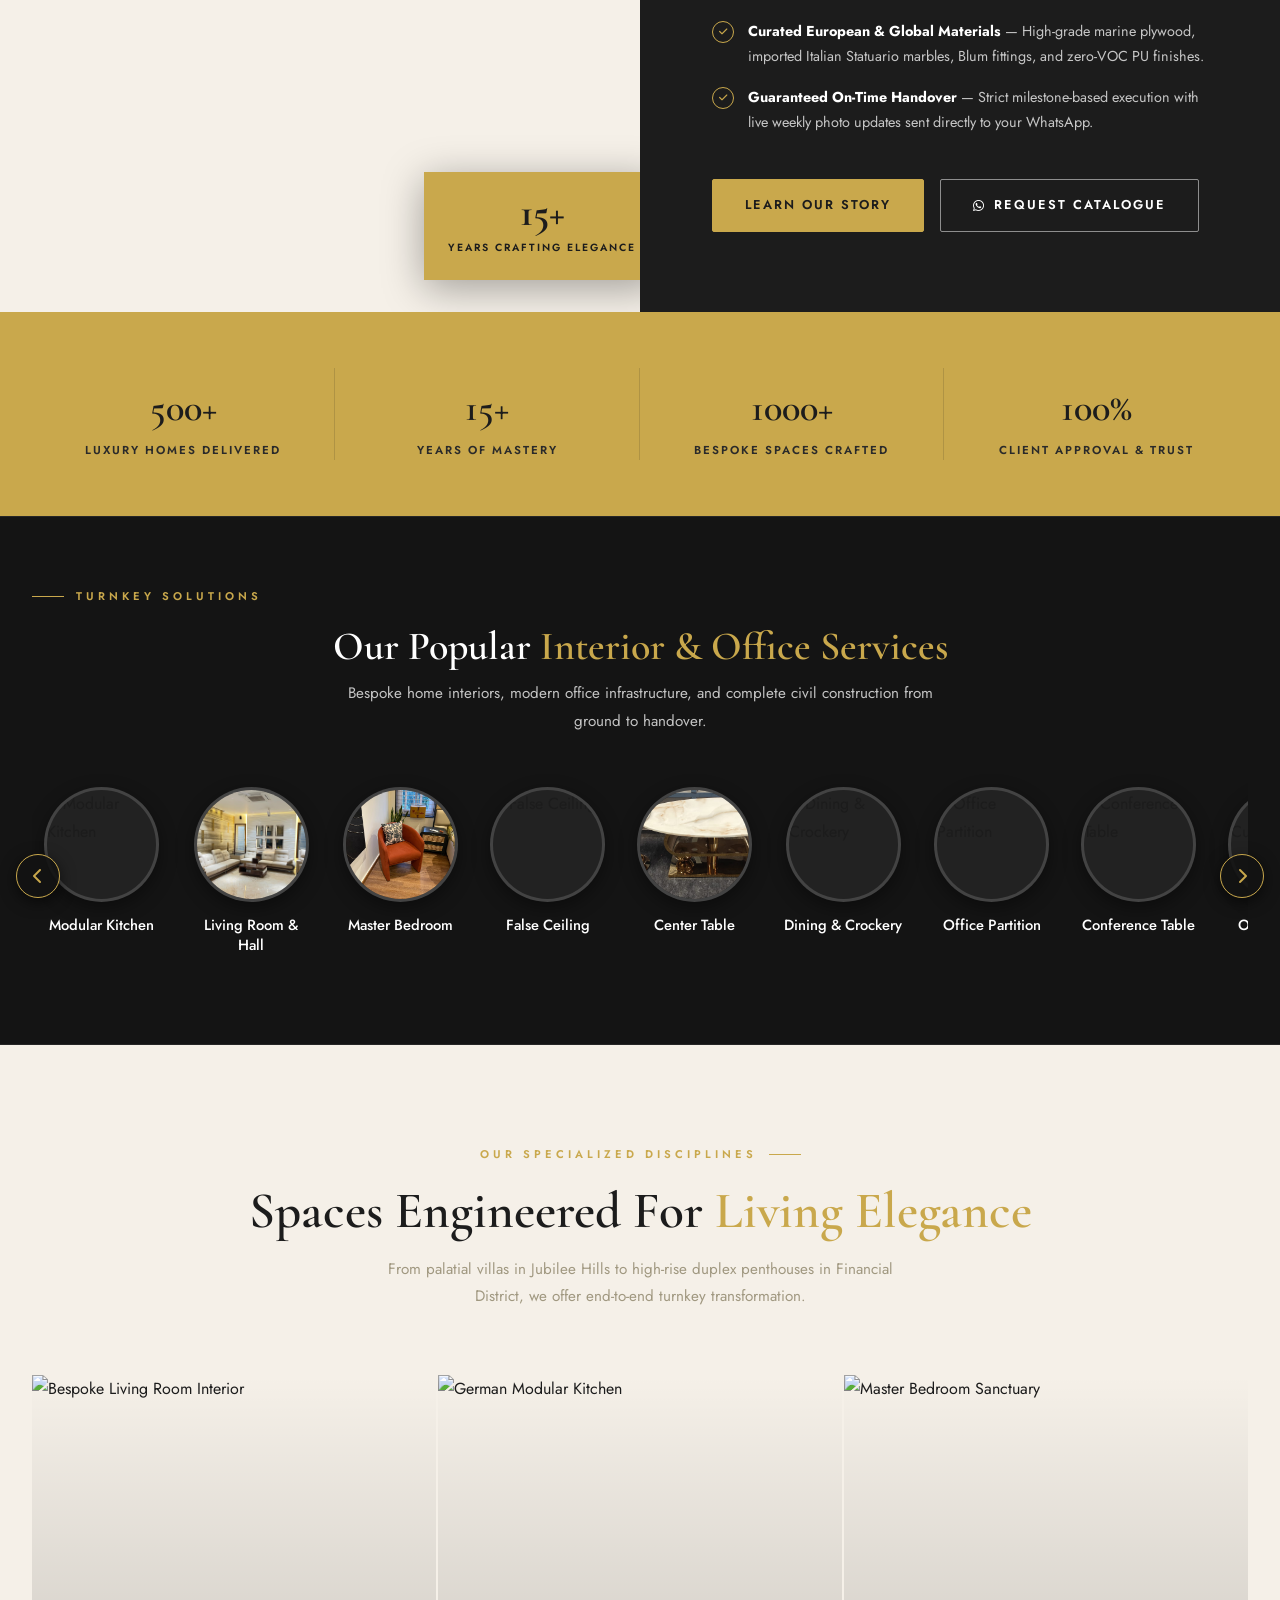
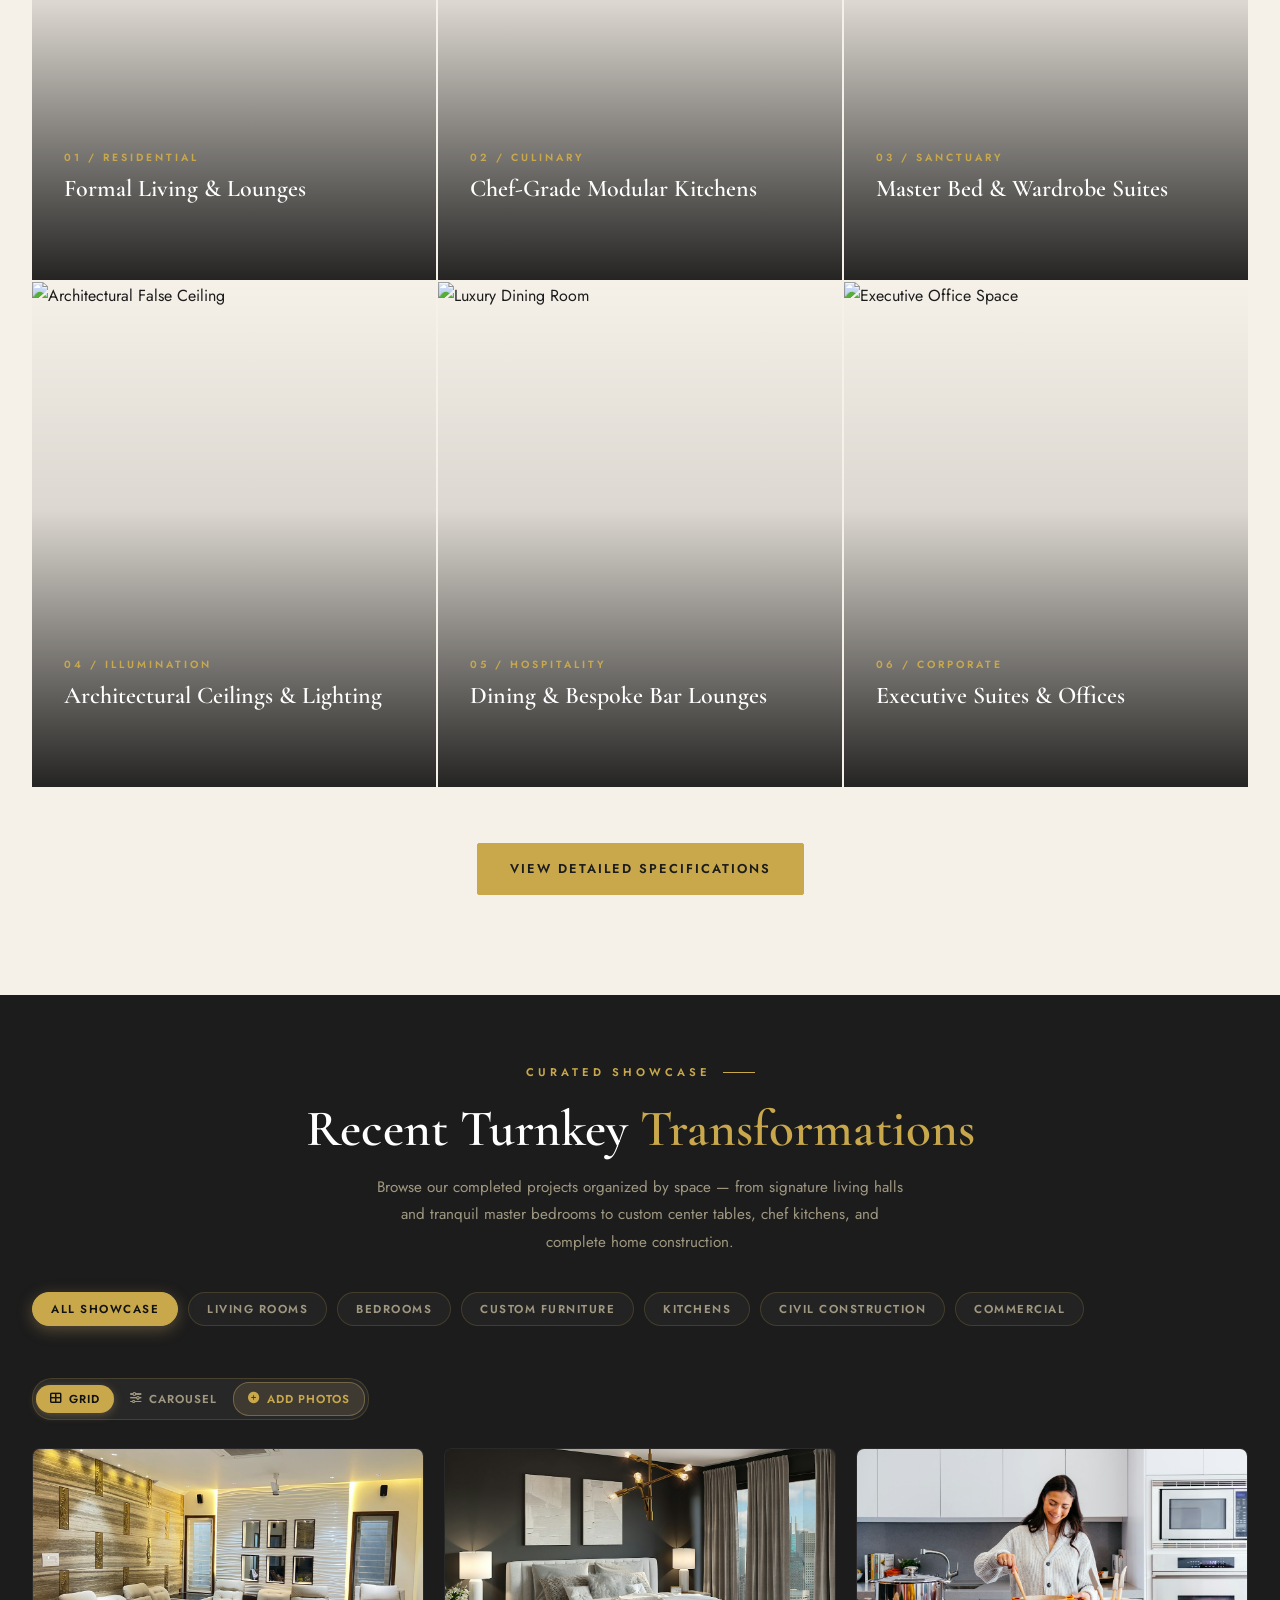
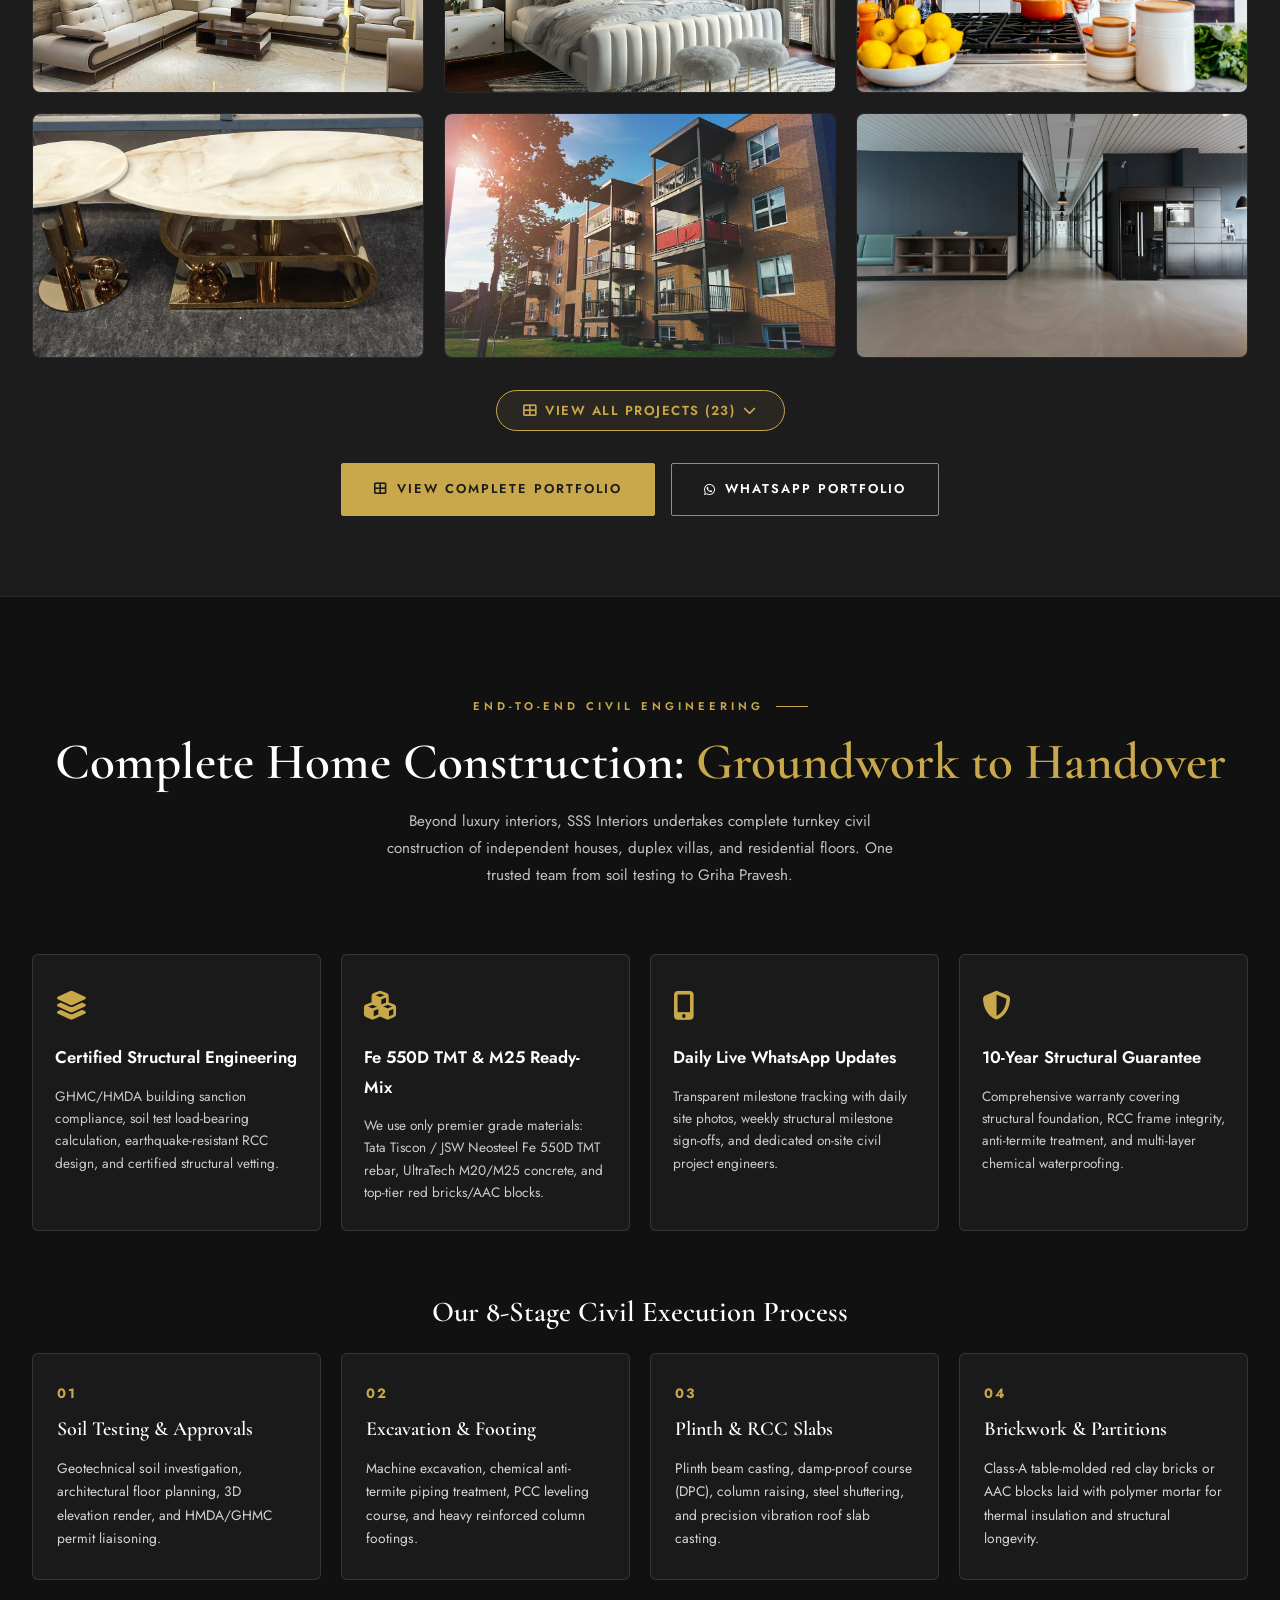
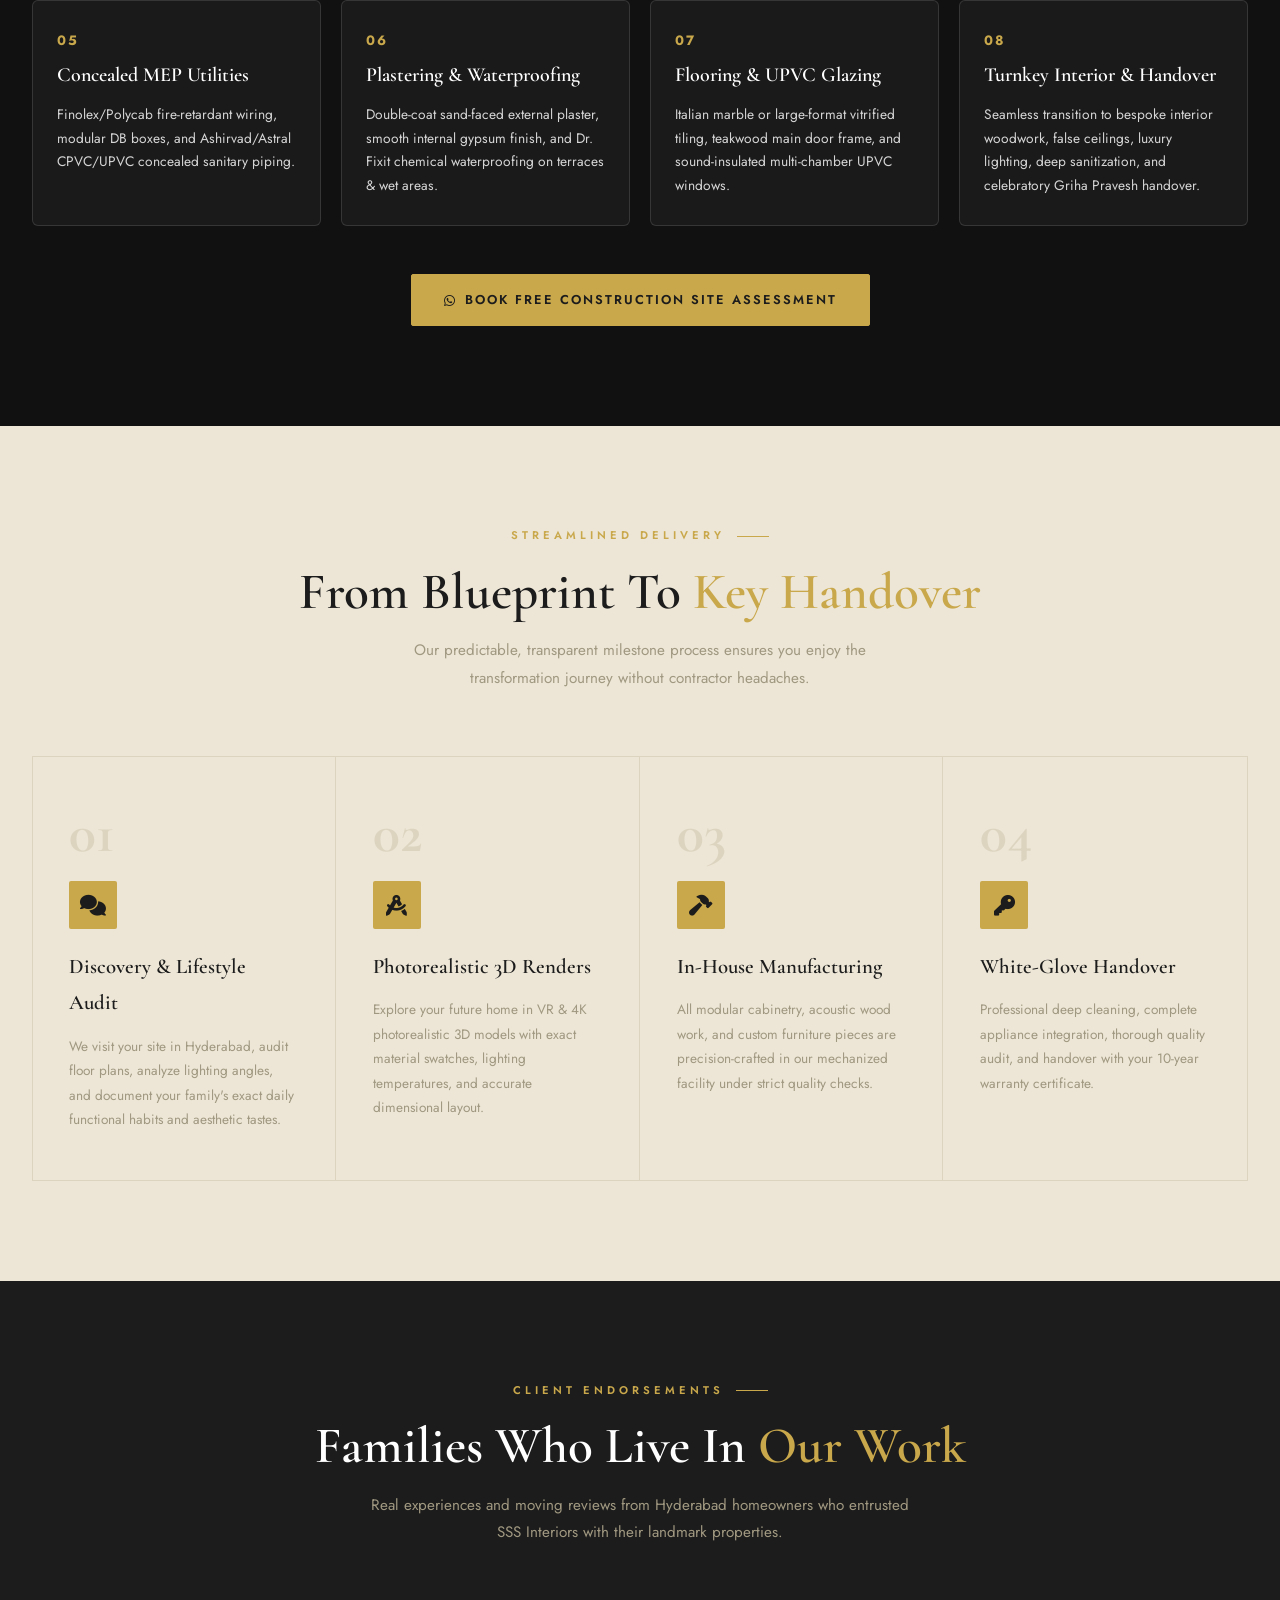
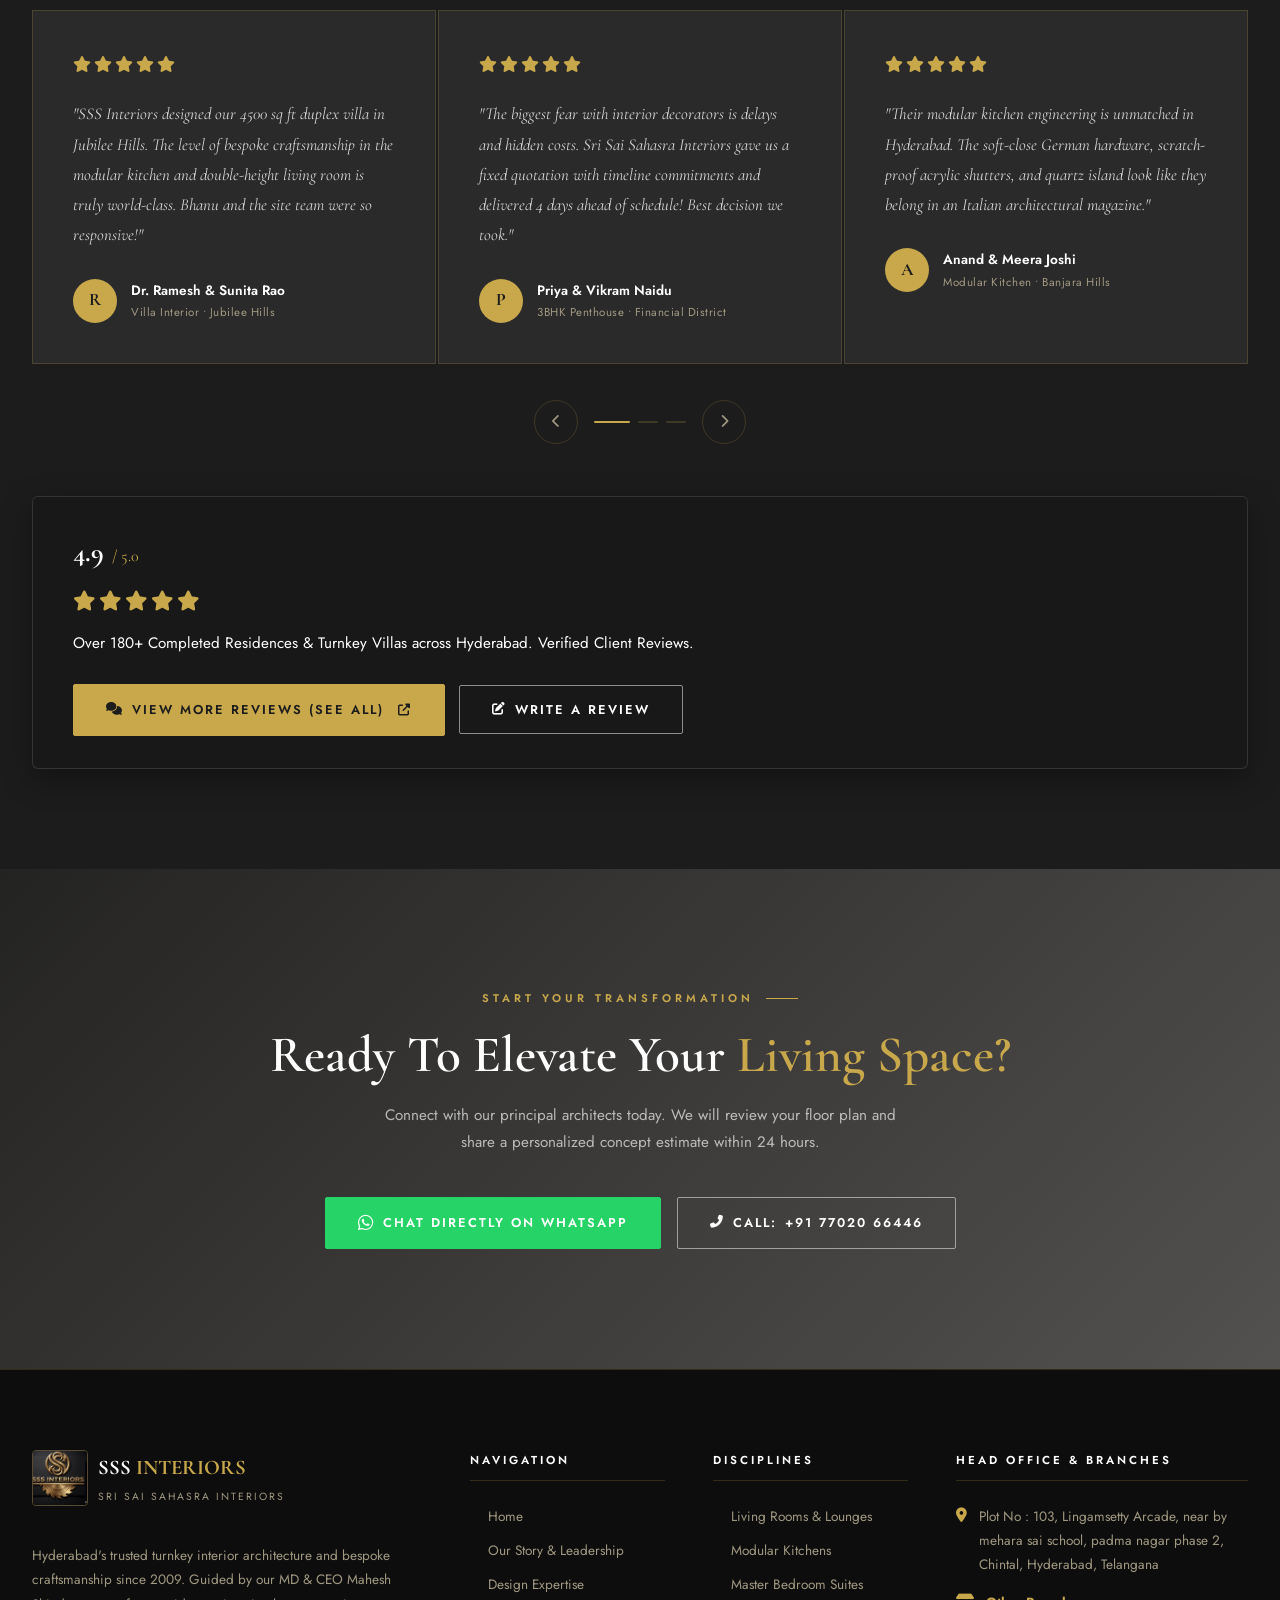
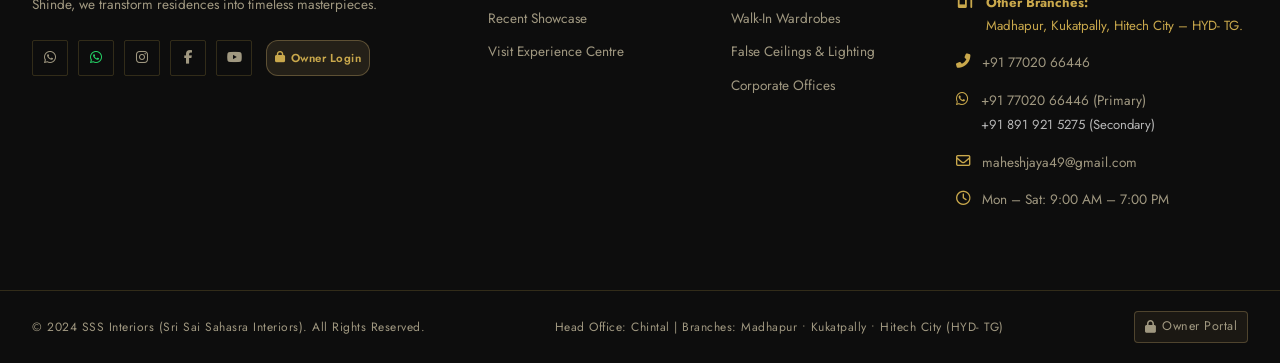
==== commit 48909b01: "commming final copy" ====
--- a/index.html
+++ b/index.html
@@ -1,4 +1,4 @@
-﻿<!DOCTYPE html>
+<!DOCTYPE html>
 <html lang="en">
 <head>
   <meta charset="UTF-8" />
@@ -929,7 +929,7 @@
         <button class="review-modal-close" id="closeReviewModalBtn" aria-label="Close Review Dialog">&times;</button>
         <span class="sec-eyebrow" style="color:var(--gold);">Client Experience</span>
         <h3 class="review-modal-title">Share Your Review With SSS Interiors</h3>
-        <p class="review-modal-desc">Tell us about your home transformation. Your feedback will be saved and published directly to our client reviews.</p>
+        <p class="review-modal-desc">Tell us about your home transformation. Your feedback will be submitted for owner verification and published to our client stories upon acceptance.</p>
         
         <form id="customerReviewForm" class="review-form">
           <div class="review-form-group">
@@ -961,7 +961,7 @@
           </div>
 
           <div id="reviewSuccessMsg" class="review-success-msg" style="display:none;">
-            <i class="fas fa-check-circle"></i> Thank you! Your review has been added. You can view all reviews on the Client Reviews page.
+            <i class="fas fa-check-circle"></i> Thank you! Your review has been submitted for owner verification and will appear on the website once accepted.
           </div>
 
           <button type="submit" class="btn btn-gold" style="width:100%;margin-top:8px;">
@@ -1101,9 +1101,10 @@
     <img id="lightbox-img" src="" alt="Full Interior View" />
   </div>
 
-  <!-- CONFIG SCRIPT FIRST, THEN MAIN JS -->
+  <!-- CONFIG SCRIPT FIRST, THEN REVIEWS & PROJECTS DATA, THEN MAIN JS -->
   <script src="config.js"></script>
   <script src="assets/js/projects-data.js"></script>
+  <script src="assets/js/reviews-data.js"></script>
   <script src="assets/js/main.js"></script>
 </body>
 </html>
